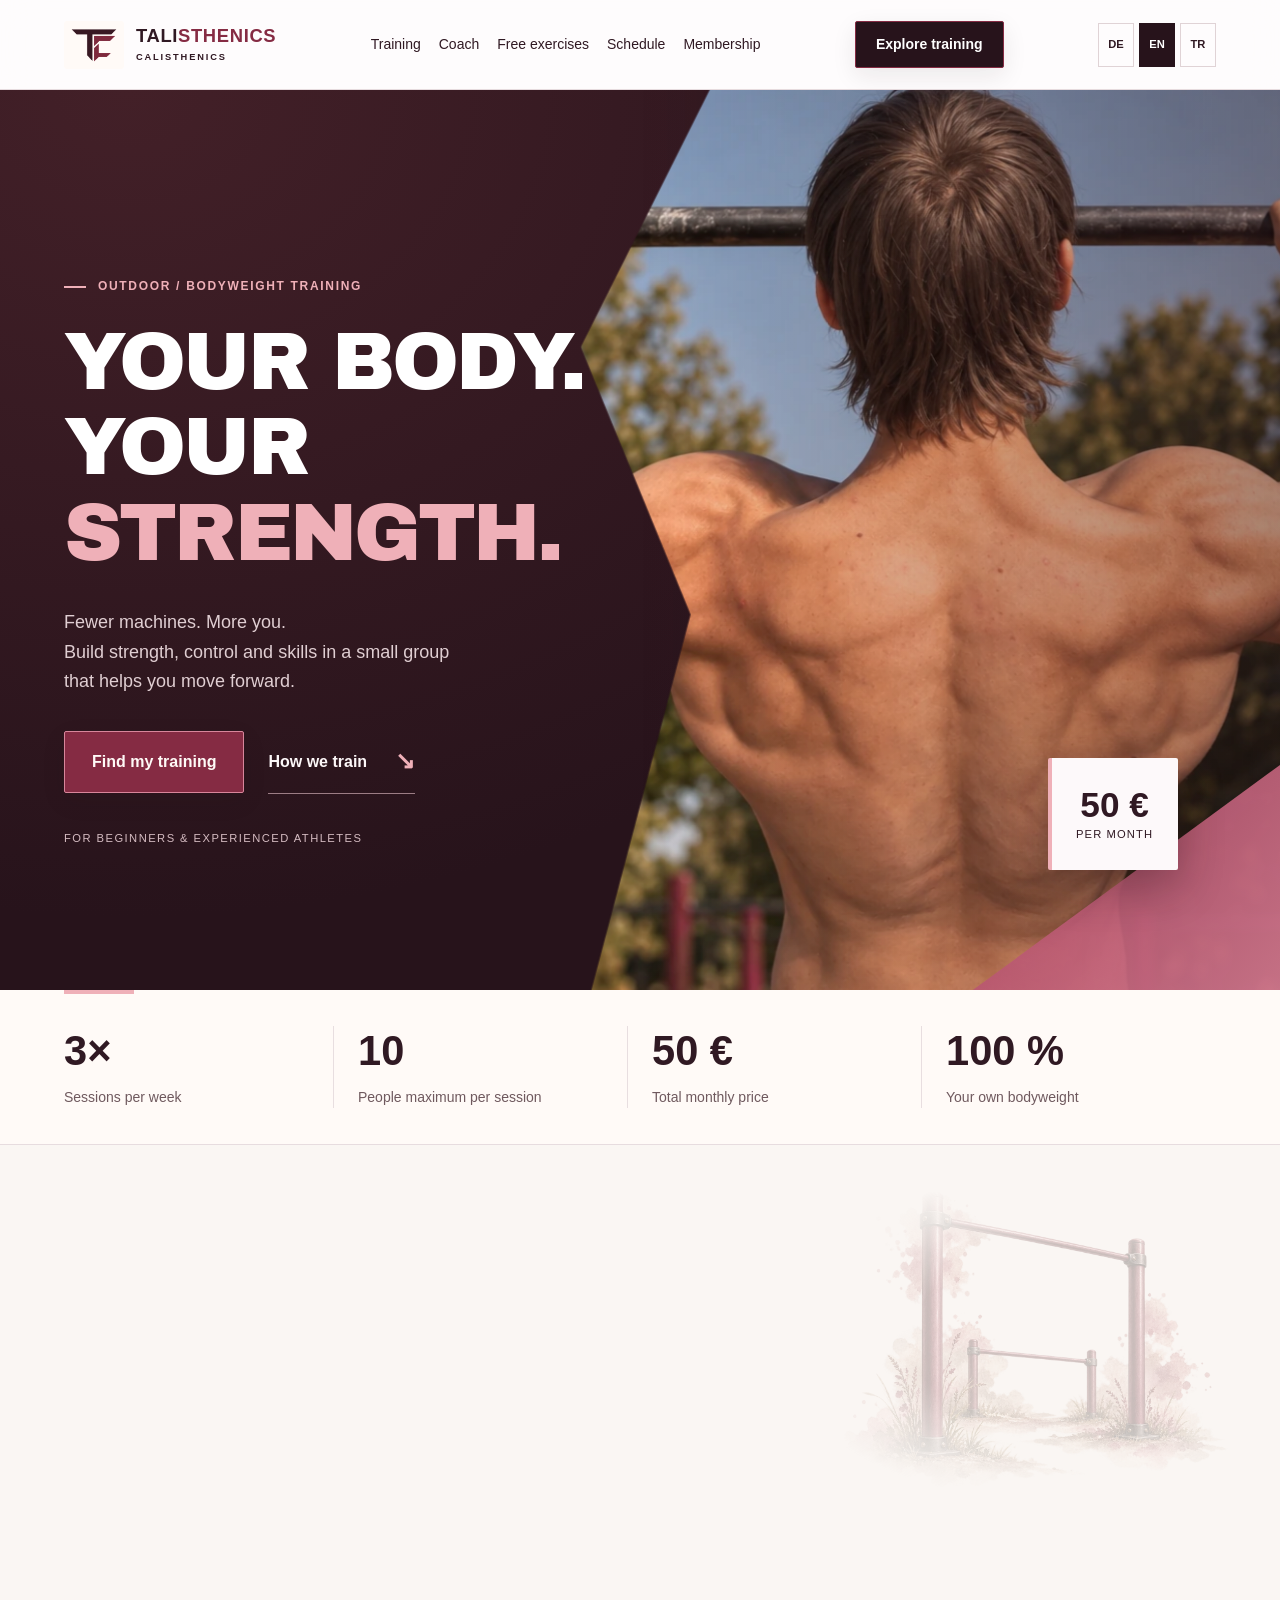
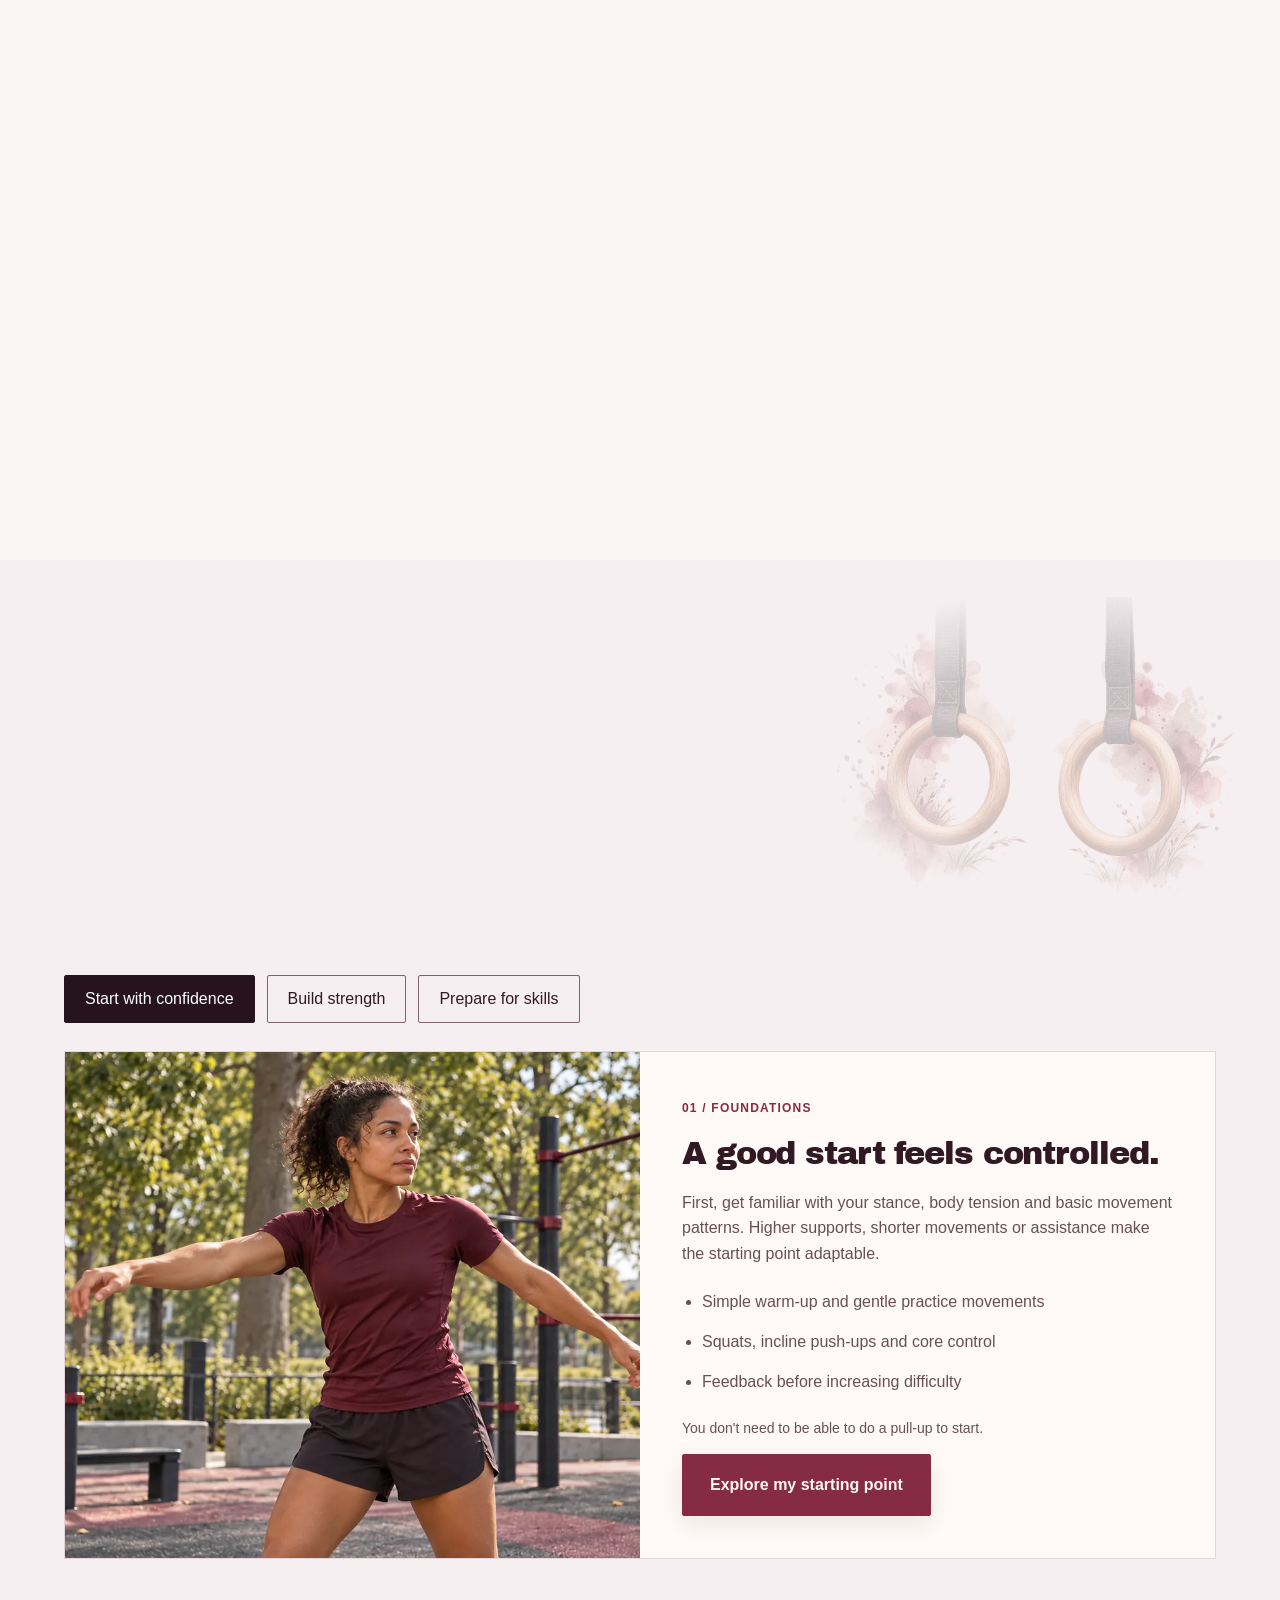
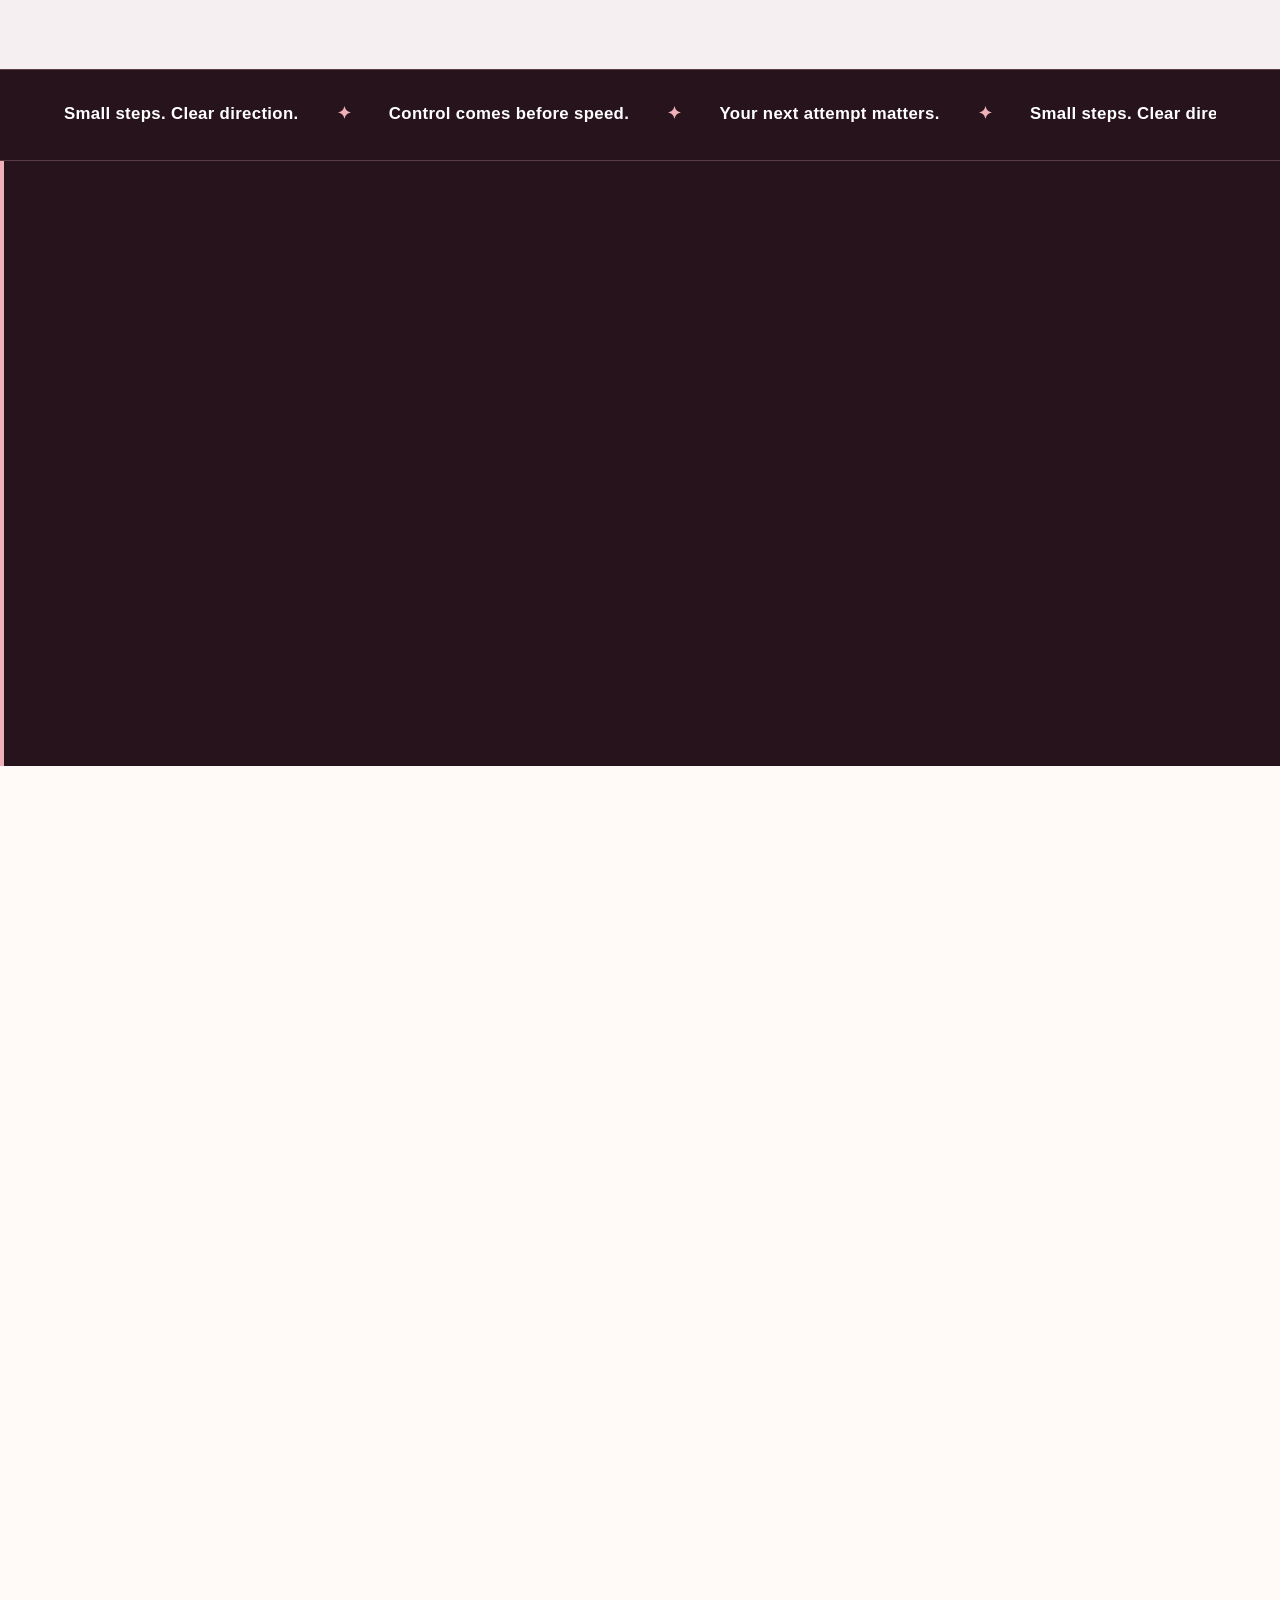
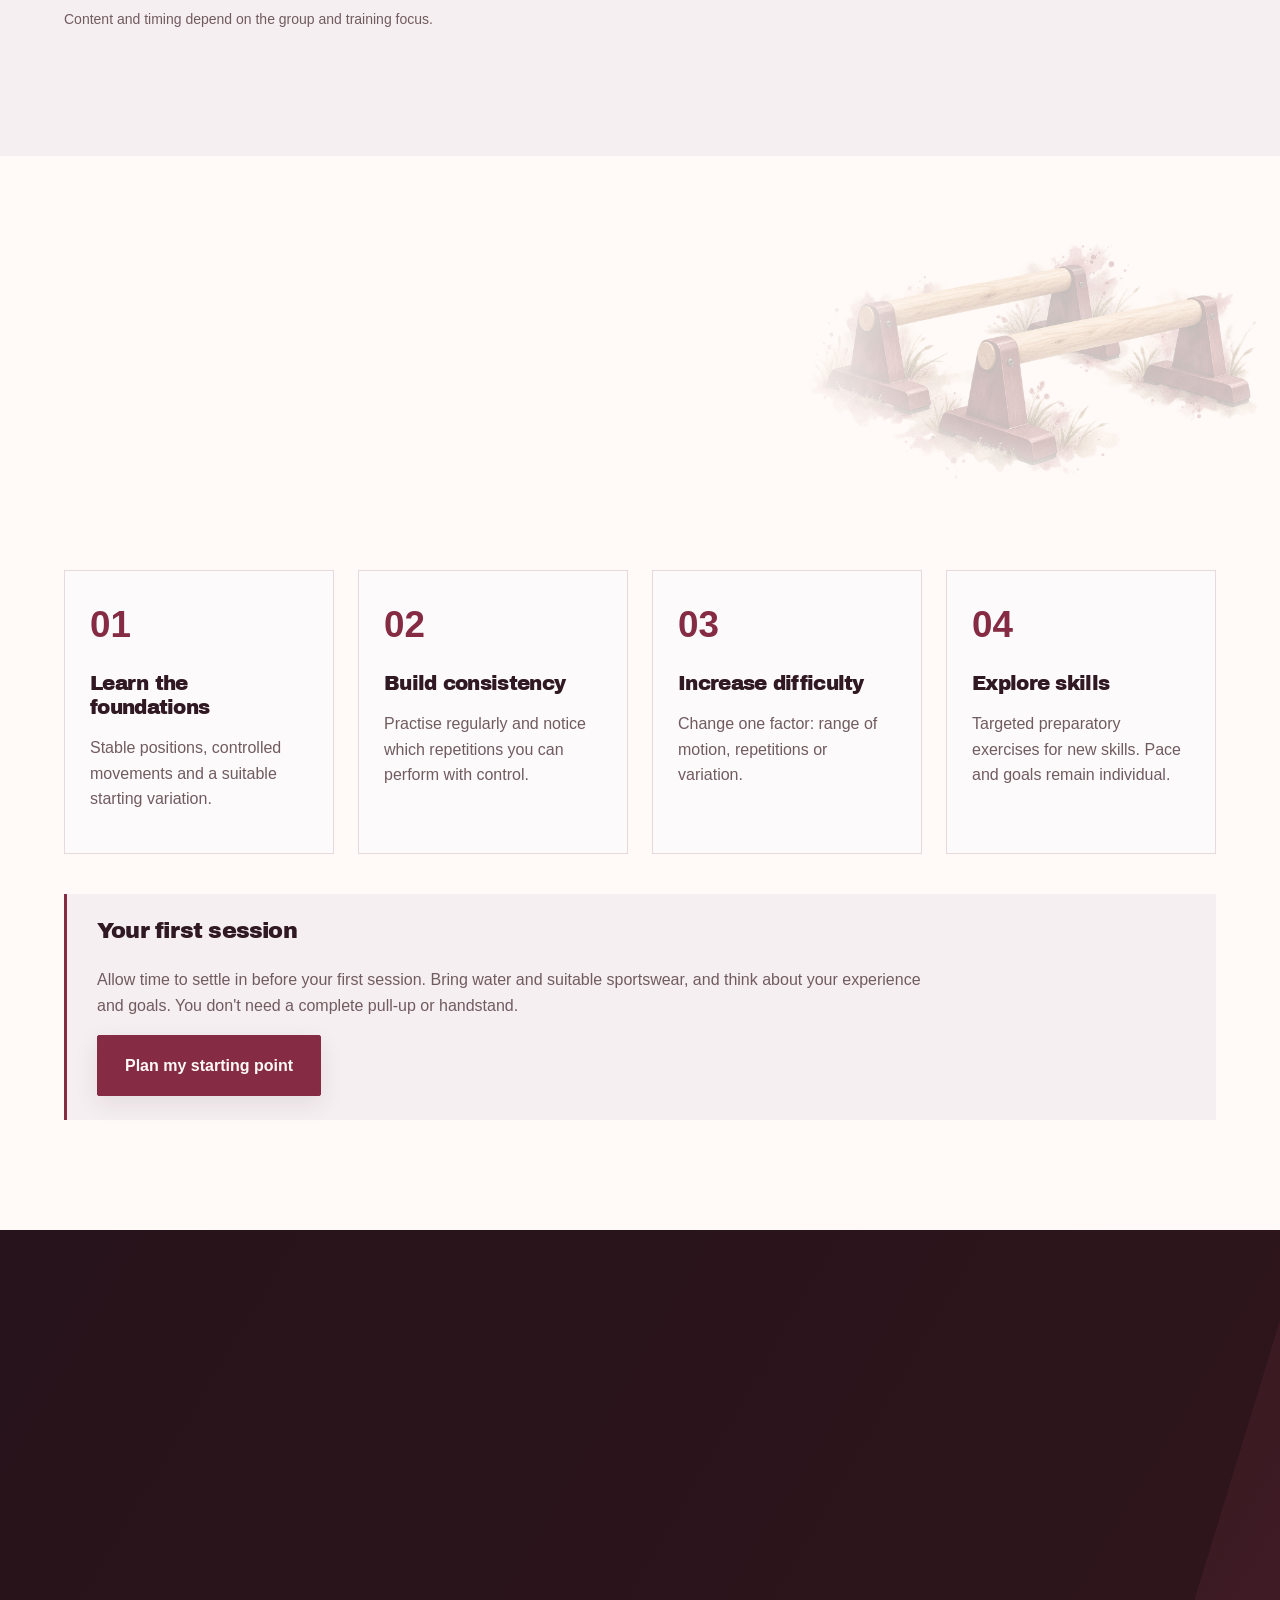
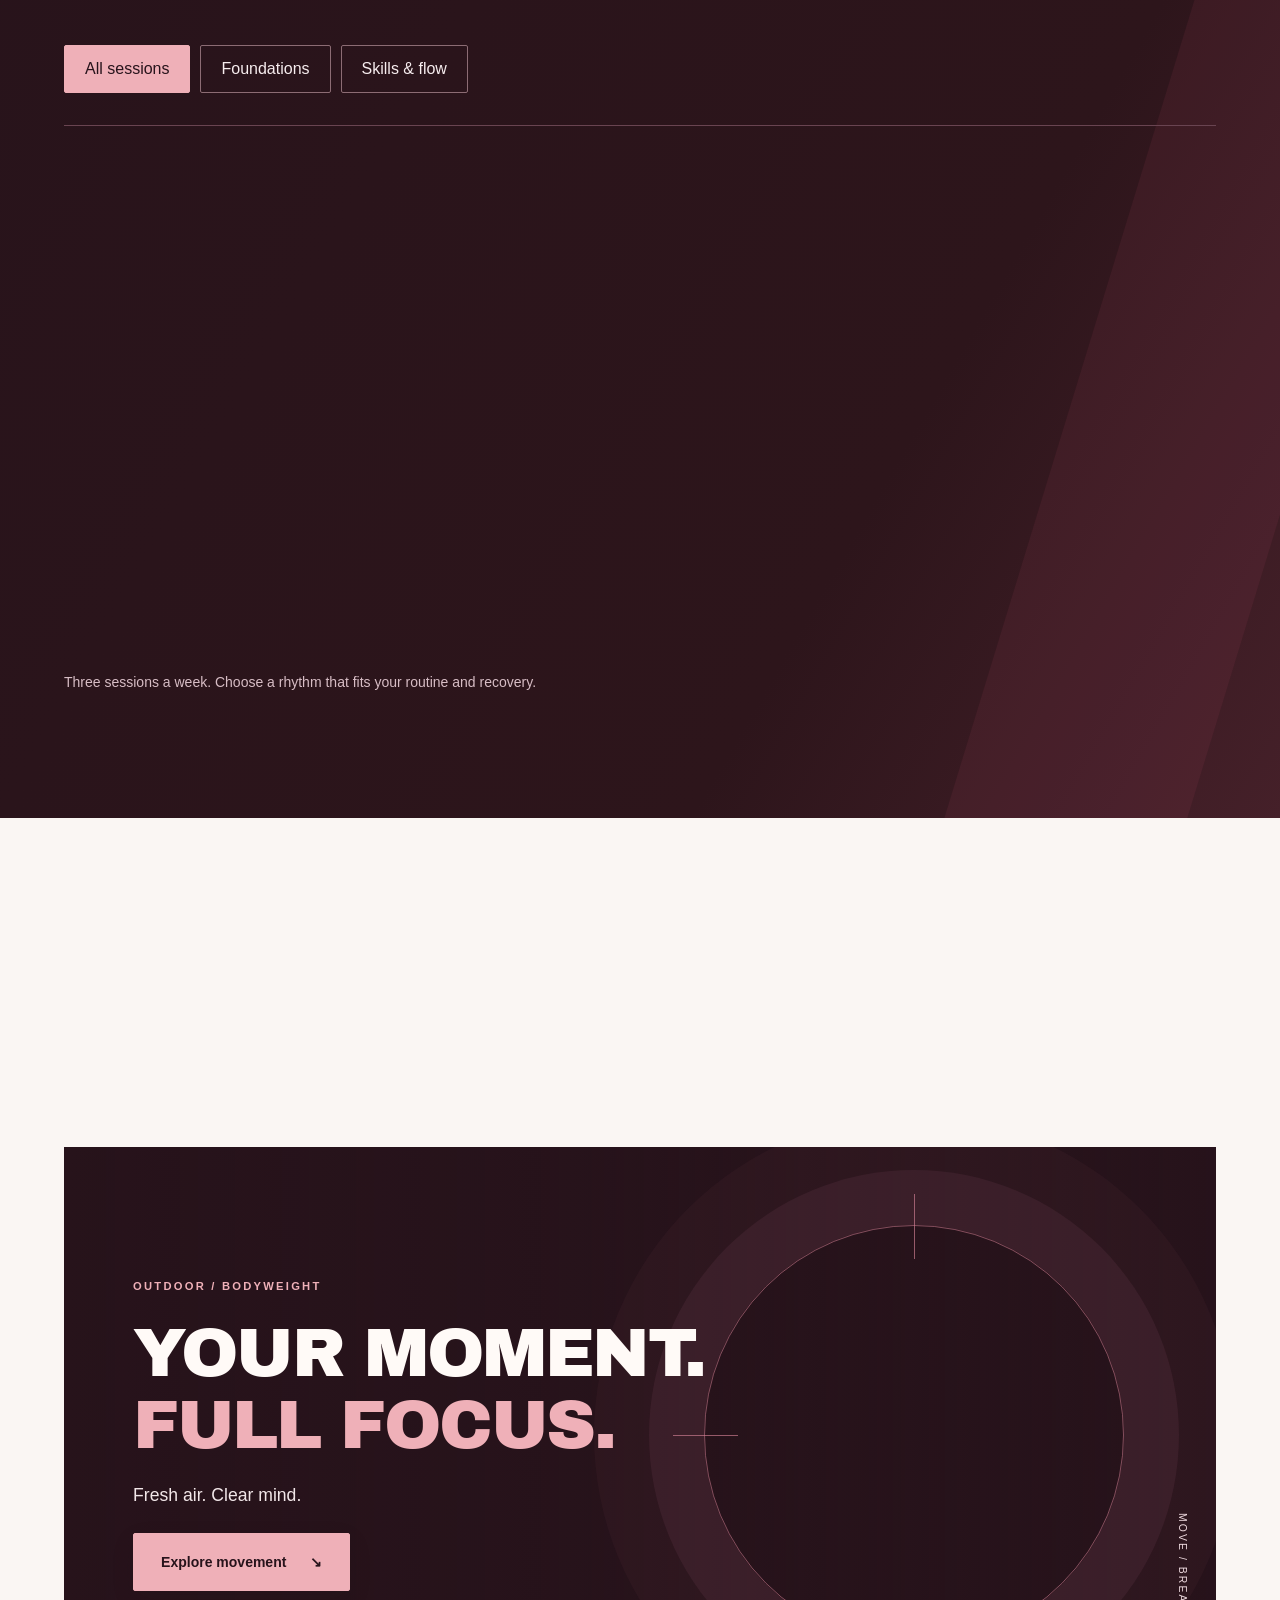
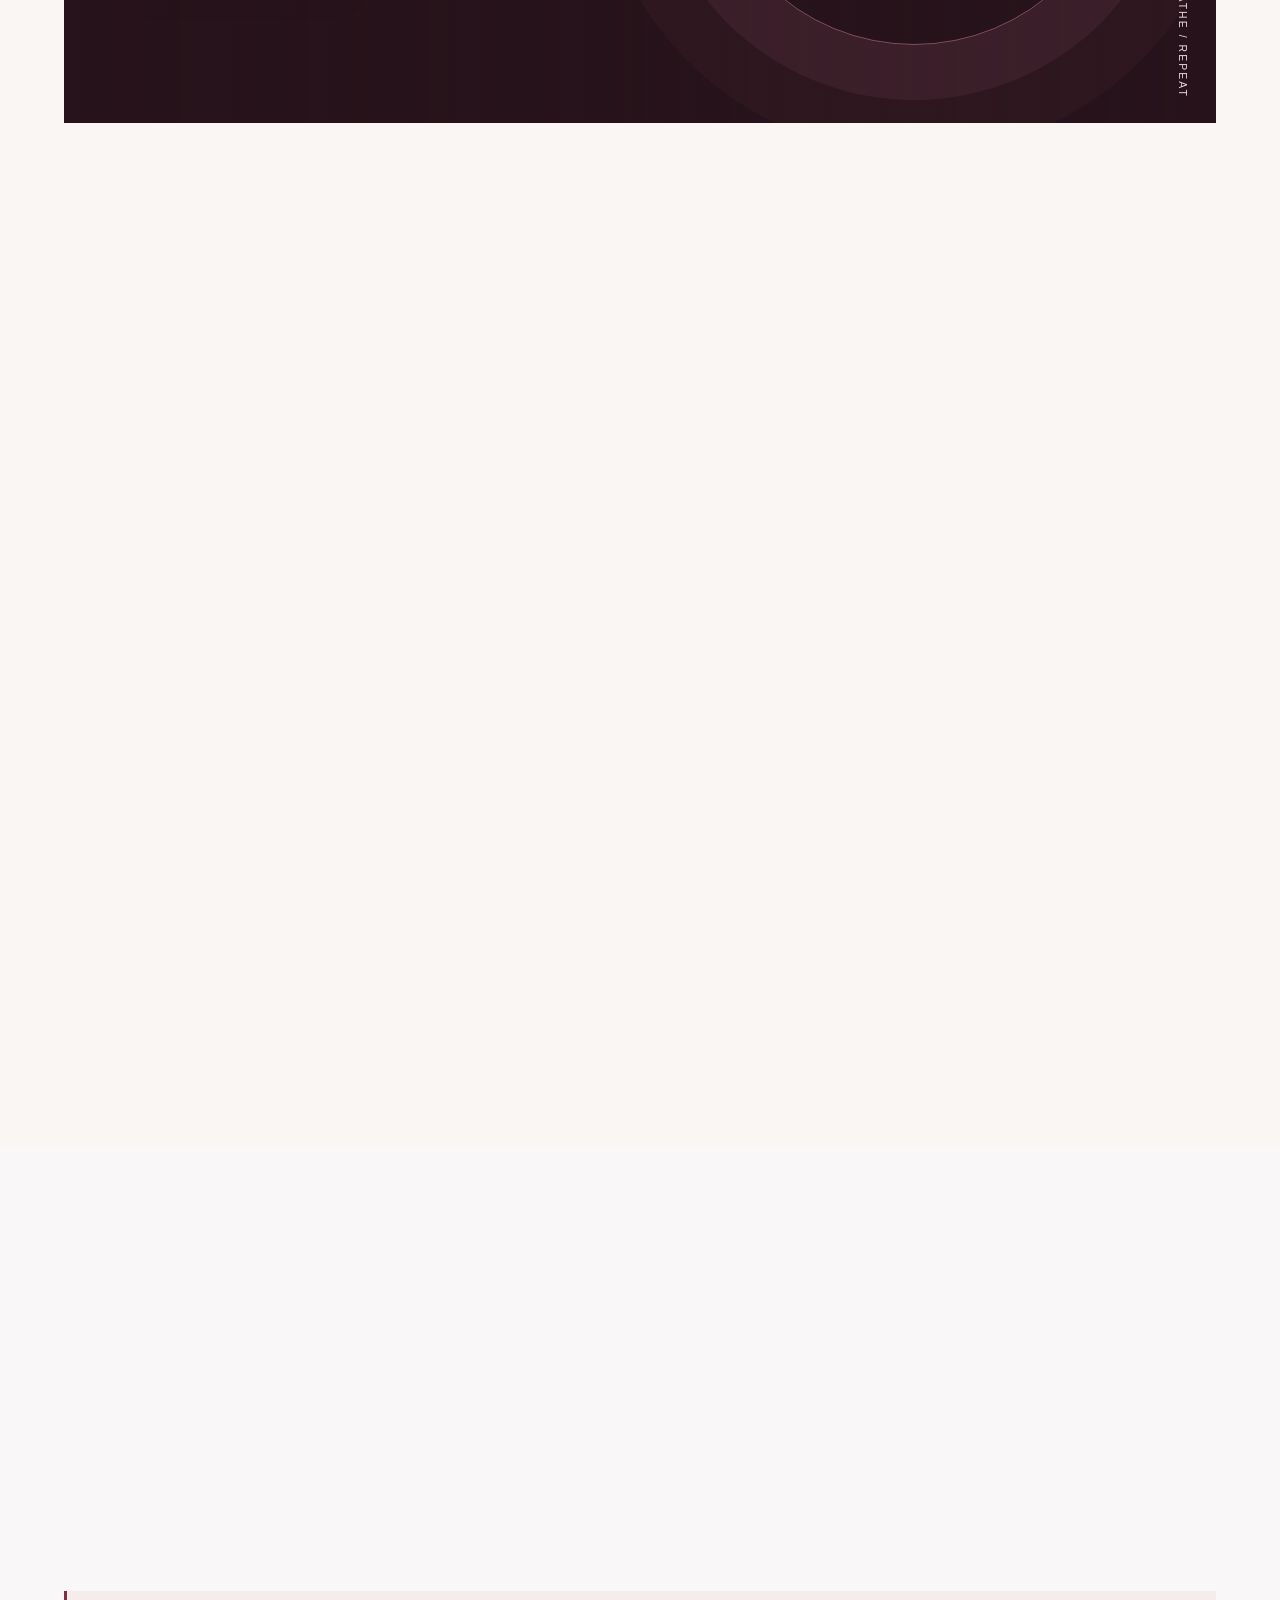
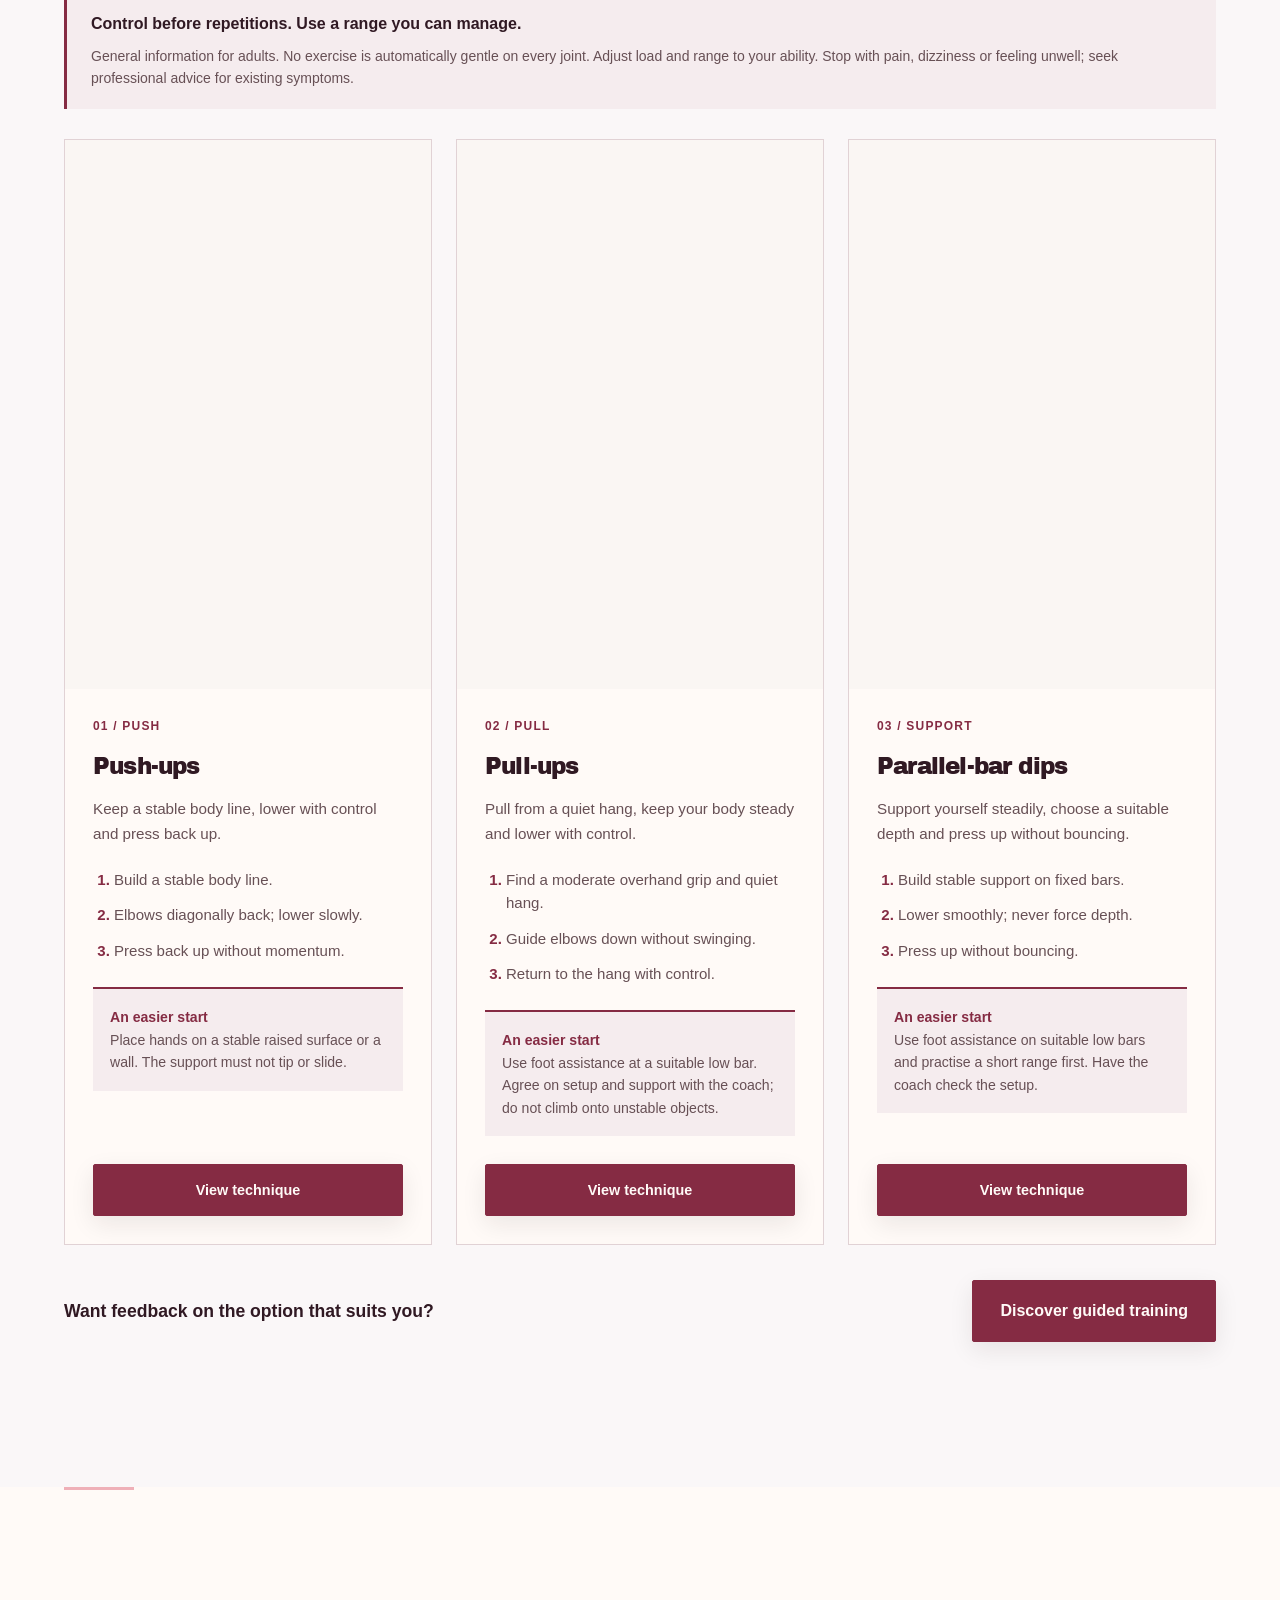
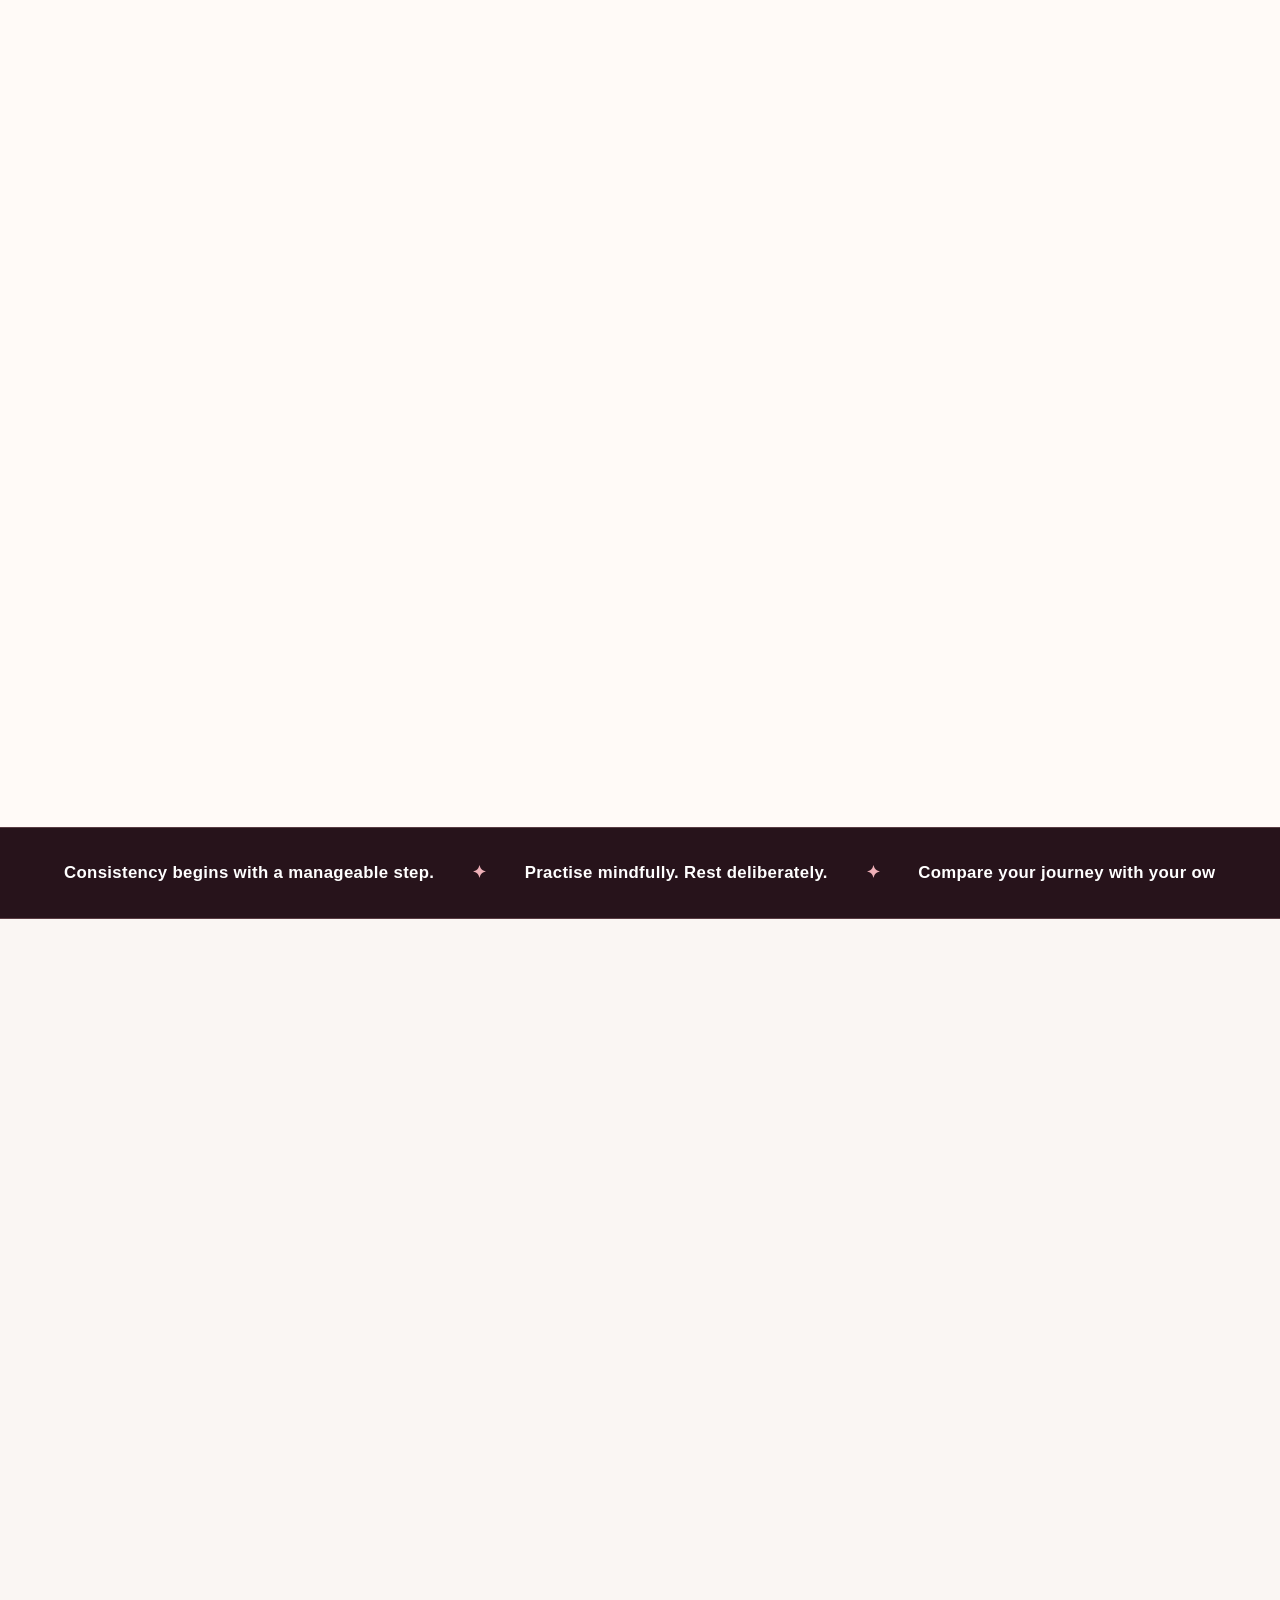
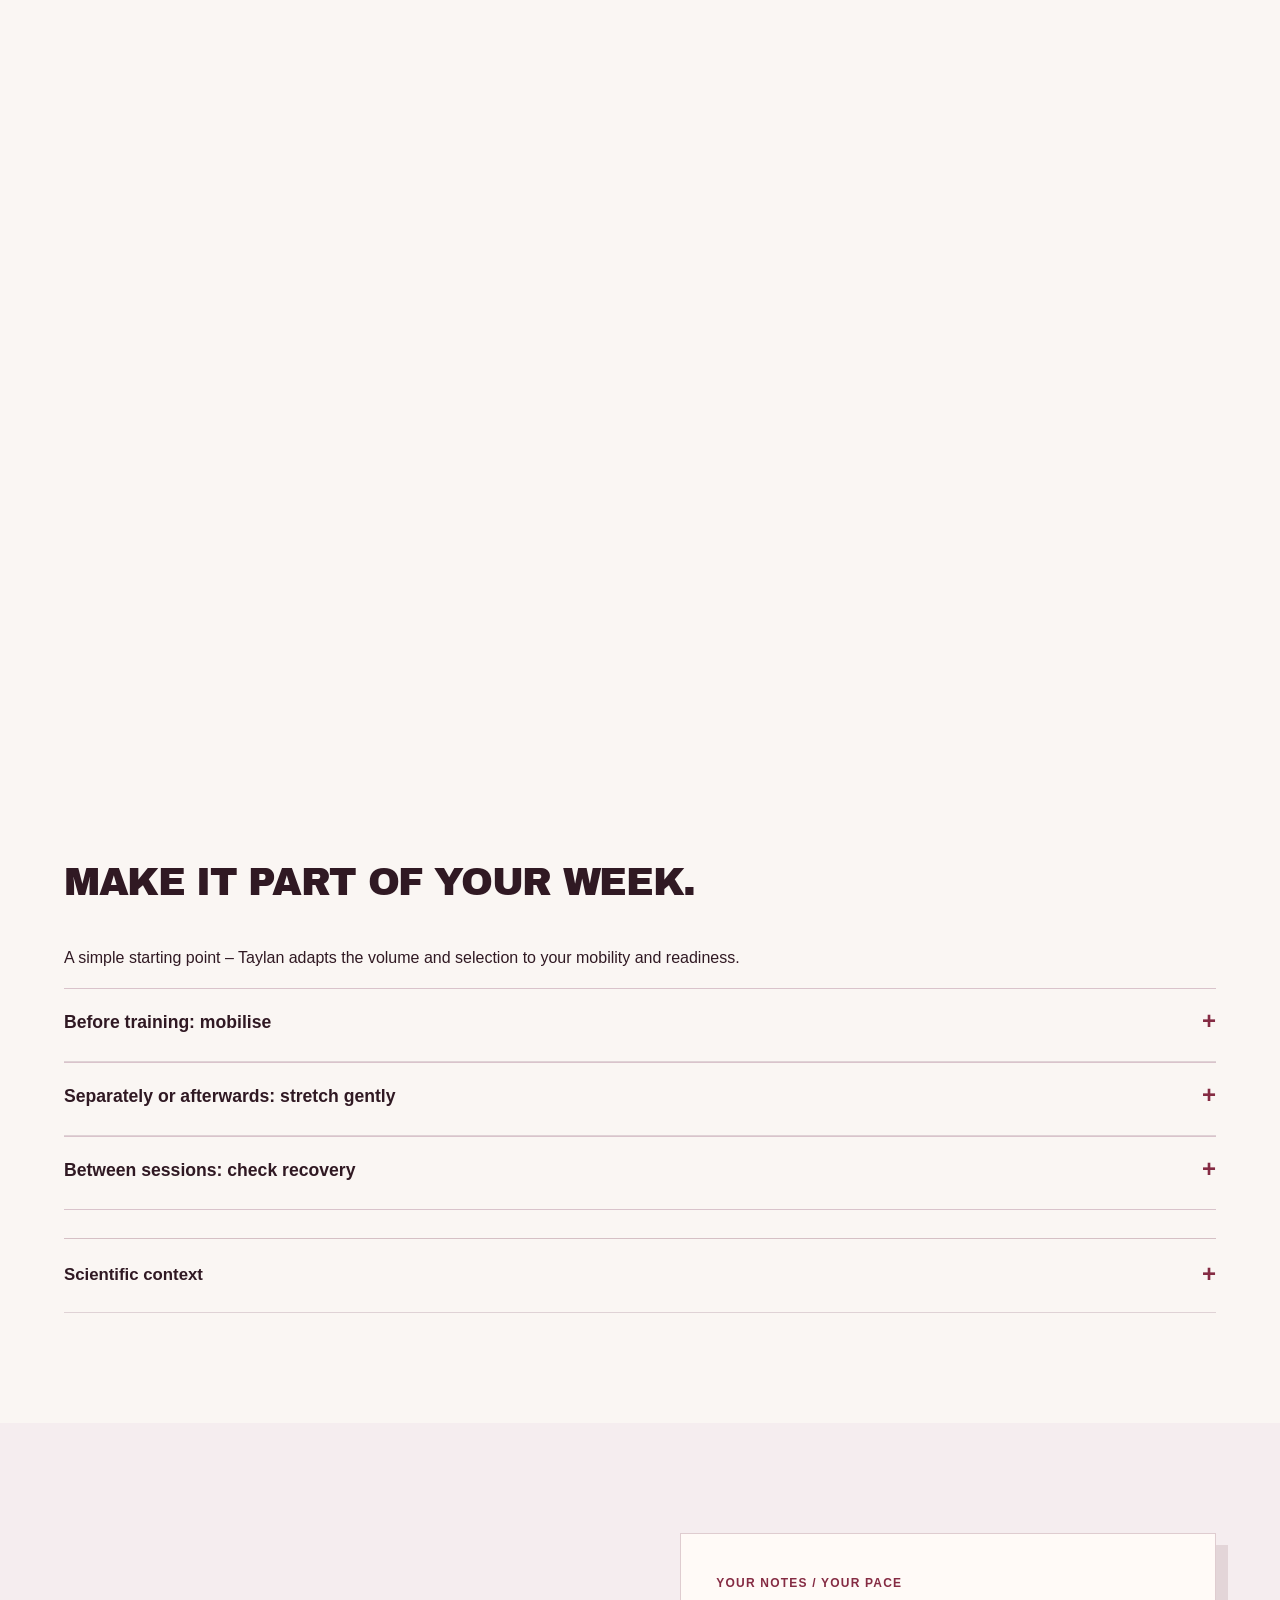
==== en/index.html @ 8d9452a7 "Add Archivo Black headings and softly blended watercolor equipment" ====
<!doctype html>
<html lang="en">
<head>
<meta charset="utf-8"><meta name="viewport" content="width=device-width,initial-scale=1">
<meta name="robots" content="noindex,nofollow"><meta name="description" content="Calisthenics in small groups. Train three times a week, €50 per month, maximum ten people per session.">
<meta name="theme-color" content="#27131b"><meta name="referrer" content="strict-origin-when-cross-origin">
<meta http-equiv="Content-Security-Policy" content="default-src &#x27;self&#x27;; script-src &#x27;self&#x27;; style-src &#x27;self&#x27;; img-src &#x27;self&#x27; data:; font-src &#x27;self&#x27;; connect-src &#x27;none&#x27;; object-src &#x27;none&#x27;; base-uri &#x27;none&#x27;; form-action &#x27;none&#x27;; upgrade-insecure-requests">
<title>TALISTHENICS — Your body. Your strength.</title><link rel="stylesheet" href="../style-avatar20b.css?v=7"><link rel="stylesheet" href="../style-headings-watercolor33.css?v=1"><script src="../app-core17.js" defer></script>
<link rel="alternate" hreflang="de" href="https://o-some.github.io/testkunde/index.html"><link rel="alternate" hreflang="en" href="https://o-some.github.io/testkunde/en/index.html"><link rel="alternate" hreflang="tr" href="https://o-some.github.io/testkunde/tr/index.html"><link rel="canonical" href="https://o-some.github.io/testkunde/en/index.html"><link rel="icon" href="../assets/talisthenics-tc-brand19.webp" type="image/webp"></head>
<body>
<a class="skip" href="#main">Skip to content</a>

<header><a class="brand" href="#" aria-label="TALISTHENICS home"><img class="brand-mark" src="../assets/talisthenics-tc-brand19.webp" width="60" height="48" alt=""><span class="brand-word">TALI<strong>STHENICS</strong><small>CALISTHENICS</small></span></a><nav aria-label="Main navigation"><a href="#training">Training</a><a href="#coach">Coach</a><a href="#uebungen">Free exercises</a><a href="#kursplan">Schedule</a><a href="#preis">Membership</a></nav><button class="button small" data-book>Explore training</button><button class="menu" aria-label="Open menu" aria-expanded="false" aria-controls="mobile-nav">☰</button><div class="language-switch" role="group" aria-label="Choose language"><a href="../index.html?v=gallery24" lang="de" hreflang="de">DE</a><a href="index.html?v=gallery24" lang="en" hreflang="en" aria-current="page">EN</a><a href="../tr/index.html?v=gallery24" lang="tr" hreflang="tr">TR</a></div></header>
<nav id="mobile-nav" aria-label="Mobile navigation" hidden><a href="#training">Training</a><a href="#coach">Coach</a><a href="#uebungen">Free exercises</a><a href="#kursplan">Schedule</a><a href="#preis">Membership</a></nav>
<main id="main">
<section class="hero"><img src="../assets/hero-rear-identity22.webp" alt="Trainer performing a controlled pull-up in an outdoor park." fetchpriority="high" width="1536" height="1024"><div class="hero-shade"></div><div class="hero-content"><p class="eyebrow">OUTDOOR / BODYWEIGHT TRAINING</p><h1>YOUR BODY.<br>YOUR <em>STRENGTH.</em></h1><p class="hero-copy">Fewer machines. More you.<br>Build strength, control and skills in a small group that helps you move forward.</p><div class="actions"><button class="button" data-book>Find my training</button><a class="text-link" href="#training">How we train <span>↘</span></a></div><div class="hero-bottom"><span>FOR BEGINNERS &amp; EXPERIENCED ATHLETES</span><span>01 / OWN YOUR MOVEMENT</span></div></div><div class="hero-stamp"><strong>50 €</strong><span>PER MONTH</span></div></section>
<div class="stats"><div><strong>3×</strong><span>Sessions per week</span></div><div><strong>10</strong><span>People maximum per session</span></div><div><strong>50 €</strong><span>Total monthly price</span></div><div><strong>100 %</strong><span>Your own bodyweight</span></div></div>
<section class="intro section" id="training"><div class="section-head reveal"><p class="eyebrow">01 / THE METHOD</p><h2>YOU DON&#x27;T NEED A GYM.<br>YOU NEED <em>A START.</em></h2><p>Your first controlled push-up. Your next pull-up. More control in a handstand. We break big goals into steps that suit your level.</p></div><div class="training-grid"><article class="training-card reveal"><img src="../assets/02-bordeaux16.webp" alt="Athlete doing dips on parallel bars in a park." loading="lazy" width="800" height="1000"><div><span>01 / STRENGTH</span><h3>Get stronger.</h3><p>Push, pull and legs. Solid foundations instead of random repetitions.</p></div></article><article class="training-card reveal"><img src="../assets/03-bordeaux16.webp" alt="Athlete practising a handstand in front of Berlin architecture." loading="lazy" width="800" height="1000"><div><span>02 / SKILLS</span><h3>Gain control.</h3><p>From your first progression to new skills. At your own pace.</p></div></article><article class="training-card reveal"><img src="../assets/04-bordeaux16.webp" alt="Group stretching together in a city park." loading="lazy" width="800" height="1000"><div><span>03 / MOBILITY</span><h3>Move more freely.</h3><p>Active mobility and stable joints as part of every session.</p></div></article></div></section>
<section class="section goals-section" id="ziele"><div class="section-head reveal"><p class="eyebrow">YOUR GOAL / YOUR START</p><h2>WHAT DO YOU WANT TO<br><em>MOVE?</em></h2><p>Calisthenics starts where you are today. Choose a focus and explore what a suitable session could look like.</p></div><div class="goal-filters" aria-label="Choose a training focus"><button class="filter active" data-goal="basis" aria-pressed="true">Start with confidence</button><button class="filter" data-goal="kraft" aria-pressed="false">Build strength</button><button class="filter" data-goal="skills" aria-pressed="false">Prepare for skills</button></div><div class="goal-panels">
<article class="goal-panel" data-goal-panel="basis"><img src="../assets/13-exercise-model28.webp" alt="Woman warming up gently in a calisthenics park." loading="lazy" width="1600" height="800"><div><span class="tag">01 / FOUNDATIONS</span><h3>A good start feels controlled.</h3><p>First, get familiar with your stance, body tension and basic movement patterns. Higher supports, shorter movements or assistance make the starting point adaptable.</p><ul><li>Simple warm-up and gentle practice movements</li><li>Squats, incline push-ups and core control</li><li>Feedback before increasing difficulty</li></ul><p class="fine">You don&#x27;t need to be able to do a pull-up to start.</p><button class="button" data-book>Explore my starting point</button></div></article>
<article class="goal-panel" data-goal-panel="kraft"><img src="../assets/rings-exercise-model28.webp" alt="Female athlete doing an inclined bodyweight row on wooden rings with adjustable straps attached to a fixed outdoor bar." loading="lazy" width="1536" height="1024"><div><span class="tag">02 / STRENGTH &amp; CONTROL</span><h3>A controlled repetition counts.</h3><p>Wooden rings allow pulling exercises such as ring rows. Body angle and assistance are adapted to your level. Controlled repetitions, stable positions and rest come before maximum difficulty.</p><ul><li>Combine pulling, pushing, legs and core</li><li>Adjust ring rows through body angle</li><li>Check the fixed anchor and straps before use</li></ul><p class="fine">Progress can also mean more control in the same exercise.</p><button class="button" data-book>Explore guided training</button></div></article>
<article class="goal-panel" data-goal-panel="skills"><img src="../assets/parallettes-exercise-model28.webp" alt="Female athlete holding an L-sit on two low wooden-handle parallettes in an outdoor park." loading="lazy" width="1536" height="1024"><div><span class="tag">03 / SKILL PREPARATION</span><h3>Big skills grow from small building blocks.</h3><p>Parallettes – compact support bars with wooden grips – help prepare support positions and the L-sit. The photograph shows an advanced variation; your starting point uses appropriate preparatory exercises.</p><ul><li>Build support and body tension step by step</li><li>Place both parallettes on firm, level ground</li><li>Attempt demanding holds only with sufficient control</li></ul><p class="fine">No fixed timeline or promise of specific skills.</p><button class="button" data-book>Choose my focus</button></div></article></div></section><aside class="wisdom-band" aria-label="Training thoughts"><div class="wisdom-window"><div class="wisdom-track" id="wisdom-1"><div class="wisdom-line"><span>Small steps. Clear direction.</span><span aria-hidden="true">✦</span><span>Control comes before speed.</span><span aria-hidden="true">✦</span><span>Your next attempt matters.</span><span aria-hidden="true">✦</span></div><div class="wisdom-line" aria-hidden="true"><span>Small steps. Clear direction.</span><span aria-hidden="true">✦</span><span>Control comes before speed.</span><span aria-hidden="true">✦</span><span>Your next attempt matters.</span><span aria-hidden="true">✦</span></div></div></div><button class="wisdom-toggle sr-only" aria-controls="wisdom-1" aria-pressed="false">Stop scrolling text</button></aside><section class="manifesto"><div class="reveal"><p class="eyebrow">NO EGO. NO SHORTCUTS.</p><h2>NOT PERFECT.<br><em>BUT SHOWING UP.</em></h2><p>You don&#x27;t need to do a pull-up yet.<br>You just need to be ready to begin.</p><a class="button dark" href="#kursplan">Find your session</a></div><img src="../assets/05-bordeaux16.webp" alt="Man holding a gymnastics ring during outdoor training." loading="lazy" width="1000" height="1000"></section>
<section class="coach section" id="coach"><div class="coach-image reveal"><div class="depth-window" data-depth="coach"><img src="../assets/trainer-portrait-shirtless26.webp" alt="Portrait of the trainer at a calisthenics park." loading="lazy" width="1122" height="1402"><span class="depth-grid" aria-hidden="true"></span></div><span>STRENGTH / CONTROL</span></div><div class="reveal"><p class="eyebrow">02 / YOUR TRAINING</p><h2>CLEAR GUIDANCE.<br><em>REAL FOCUS.</em></h2><p class="owner-signature"><span aria-hidden="true">TS</span>Founded by Taylan Sik</p><p class="lead">Small group.<br>More attention for you.</p><p>Clear exercises, suitable variations and attention to your technique turn movement into training with direction.</p><p>A maximum of ten people means room for questions, feedback and training you can follow.</p><a class="text-link" href="#kursplan">Start together <span>↘</span></a></div></section>
<section class="section coaching-story"><div class="coaching-photo reveal"><img src="../assets/14-documentary27.webp" alt="male coach discussing an exercise with a participant beside outdoor parallel bars." loading="lazy" width="1600" height="800"><span>TECHNIQUE / FEEDBACK</span></div><div class="reveal"><p class="eyebrow">SMALL GROUP / CLEAR TASK</p><h2>YOU TRAIN.<br><em>WE PAY ATTENTION.</em></h2><p class="lead">A maximum of ten people per session leaves room for personal guidance.</p><p>The group can work on the same movement pattern while each person uses a suitable variation. The session stays shared while the load can be adjusted individually.</p><div class="feedback-list"><article><strong>Before the exercise</strong><p>Discuss the task and variation. What does a controlled repetition look like?</p></article><article><strong>During the exercise</strong><p>Observe movement, give clear cues and simplify when needed.</p></article><article><strong>After the set</strong><p>Briefly review: what was stable and what needs more attention next time?</p></article></div></div></section><section class="section training-flow" id="ablauf"><div class="section-head reveal"><p class="eyebrow">YOUR SESSION / 60 MINUTES WITH A PLAN</p><h2>ARRIVE. BUILD.<br><em>MOVE FORWARD.</em></h2><p>Every session has a clear structure. You know what you&#x27;re training and get a variation suited to your current level.</p></div><div class="flow-grid"><article class="reveal"><span>01 / 10 MIN</span><h3>Warm-up &amp; check-in</h3><p>Move gently, prepare your joints and discuss how you feel today. Adjust the load accordingly.</p></article><article class="reveal"><span>02 / 15 MIN</span><h3>Technique &amp; skills</h3><p>One focus per session: pulling technique, body tension or balance. Understand first, then repeat with control.</p></article><article class="reveal"><span>03 / 25 MIN</span><h3>Strength &amp; variations</h3><p>Push, pull, legs and core. Train with controlled repetitions and breaks instead of taking every round to the limit.</p></article><article class="reveal"><span>04 / 10 MIN</span><h3>Mobility &amp; cool-down</h3><p>Lower the intensity, practise mobility and note your next small training step.</p></article></div><p class="fine">Content and timing depend on the group and training focus.</p></section>
<section class="section progress-path"><div class="section-head reveal"><p class="eyebrow">YOUR PROGRESS / WITHOUT EGO</p><h2>YOUR LEVEL IS<br><em>THE STARTING POINT.</em></h2><p>Everyone trains together. Not everyone uses the same variation. Good progression challenges you without overwhelming your technique.</p></div><div class="path-grid"><article><strong>01</strong><h3>Learn the foundations</h3><p>Stable positions, controlled movements and a suitable starting variation.</p></article><article><strong>02</strong><h3>Build consistency</h3><p>Practise regularly and notice which repetitions you can perform with control.</p></article><article><strong>03</strong><h3>Increase difficulty</h3><p>Change one factor: range of motion, repetitions or variation.</p></article><article><strong>04</strong><h3>Explore skills</h3><p>Targeted preparatory exercises for new skills. Pace and goals remain individual.</p></article></div><div class="first-session"><h3>Your first session</h3><p>Allow time to settle in before your first session. Bring water and suitable sportswear, and think about your experience and goals. You don&#x27;t need a complete pull-up or handstand.</p><button class="button" data-book>Plan my starting point</button></div></section>
<section class="schedule section" id="kursplan"><div class="section-head reveal"><p class="eyebrow">03 / YOUR ROUTINE</p><h2>THREE SESSIONS.<br><em>A GOOD FEELING.</em></h2><p>Choose your starting point. All three weekly sessions are included in the monthly price. No more than ten people train per session.</p></div><div class="schedule-tools" role="group" aria-label="Filter schedule"><button class="filter active" data-filter="all" aria-pressed="true">All sessions</button><button class="filter" data-filter="basics" aria-pressed="false">Foundations</button><button class="filter" data-filter="skills" aria-pressed="false">Skills &amp; flow</button></div><div class="sessions"><article class="session reveal" data-type="basics"><div class="day">THU<span>18:00 – 19:00</span></div><div><span class="tag">ALL LEVELS</span><h3>Build your base</h3><p>Strength basics · push &amp; pull · controlled technique</p></div><button class="session-button" data-book data-session="Thursday · 18:00">Choose session <span>↗</span></button></article><article class="session reveal" data-type="skills"><div class="day">FRI<span>18:00 – 19:00</span></div><div><span class="tag">WITH SUITABLE VARIATIONS</span><h3>Skills &amp; control</h3><p>Balance · core · your next progression</p></div><button class="session-button" data-book data-session="Friday · 18:00">Choose session <span>↗</span></button></article><article class="session reveal" data-type="basics"><div class="day">SAT<span>10:00 – 11:00</span></div><div><span class="tag">ALL LEVELS</span><h3>Full body. Full focus.</h3><p>Full-body training · mobility · team energy</p></div><button class="session-button" data-book data-session="Saturday · 10:00">Choose session <span>↗</span></button></article></div><p class="fine">Three sessions a week. Choose a rhythm that fits your routine and recovery.</p></section>
<section class="experience section" id="draussen"><div class="section-head reveal"><p class="eyebrow">04 / OUTSIDE. TOGETHER.</p><h2>MORE MOVEMENT.<br><em>FEWER EXCUSES.</em></h2></div><div class="gallery"><figure class="wide parallax-scene"><img class="parallax-photo" src="../assets/07-bordeaux16.webp" alt="Bodyweight training on parallel bars in an urban setting." loading="lazy" width="1200" height="800"><div class="parallax-ring" aria-hidden="true"></div><figcaption class="parallax-copy"><span class="eyebrow">OUTDOOR / BODYWEIGHT</span><h3>YOUR MOMENT.<br><em>FULL FOCUS.</em></h3><p>Fresh air. Clear mind.</p><a class="button" href="#uebungen">Explore movement <span aria-hidden="true">↘</span></a></figcaption><span class="parallax-axis" aria-hidden="true">MOVE / BREATHE / REPEAT</span></figure><figure class="reveal"><img src="../assets/08-bordeaux16.webp" alt="Athlete training on wooden rings outdoors." loading="lazy" width="800" height="1000"><figcaption>Your next progression.</figcaption></figure><figure class="reveal"><img src="../assets/09-bordeaux16.webp" alt="Training group warming up on an outdoor concrete surface." loading="lazy" width="800" height="1000"><figcaption>Technique first. Intensity next.</figcaption></figure><figure class="reveal"><img src="../assets/10-bordeaux16.webp" alt="Two athletes doing planks on an outdoor sports ground." loading="lazy" width="800" height="1000"><figcaption>Stability you can feel.</figcaption></figure><figure class="reveal"><img src="../assets/parallettes-exercise-model28.webp" alt="Female athlete holds her body on wooden parallettes in an outdoor park." loading="lazy" width="1536" height="1024"><figcaption>Strength under your control.</figcaption></figure><article class="gallery-feature reveal"><div class="gallery-feature-copy"><span class="gallery-feature-kicker"><img src="../assets/talisthenics-tc-brand19.webp" alt="" width="44" height="44">TALISTHENICS / RINGS</span><h3>CONTROL<br>IN YOUR HANDS.</h3><p>Rings make every small movement noticeable. Start with stable footing, choose your angle and build up difficulty step by step.</p><a href="#uebungen" class="gallery-feature-link">Explore exercises <span aria-hidden="true">↗</span></a></div><img class="gallery-feature-photo" src="../assets/rings-exercise-model28.webp" alt="Female athlete practising controlled rows on wooden rings in an outdoor park." loading="lazy" width="1536" height="1024"></article></div></section>
<section class="section exercise-section" id="uebungen"><div class="section-head reveal"><p class="eyebrow">TALISTHENICS / PUSH · PULL · SUPPORT</p><h2>THREE BASICS.<br><em>CONTROLLED EXECUTION.</em></h2><p>Push-ups, pull-ups and dips: three fundamental movements with illustrated phases, technique cues and an easier option. Open the full guide right here – no sign-up needed.</p></div><div class="exercise-safety"><strong>Control before repetitions. Use a range you can manage.</strong><p>General information for adults. No exercise is automatically gentle on every joint. Adjust load and range to your ability. Stop with pain, dizziness or feeling unwell; seek professional advice for existing symptoms.</p></div><div class="exercise-card-grid exercise-core-grid"><article class="exercise-tile"><img src="../assets/guide-pushup-core17.webp" alt="Three floor push-up phases: high plank, controlled lowering and return to high plank." loading="lazy" width="1024" height="1536"><div><span class="tag">01 / PUSH</span><h3>Push-ups</h3><p class="exercise-description">Keep a stable body line, lower with control and press back up.</p><ol class="exercise-card-cues"><li>Build a stable body line.</li><li>Elbows diagonally back; lower slowly.</li><li>Press back up without momentum.</li></ol><p class="exercise-card-easier"><strong>An easier start</strong><br>Place hands on a stable raised surface or a wall. The support must not tip or slide.</p><button class="button" data-exercise="exercise-1" aria-haspopup="dialog">View technique<span class="sr-only">: Push-ups</span></button></div></article><article class="exercise-tile"><img src="../assets/guide-pullup-core17.webp" alt="Three moderate overhand pull-up phases: extended-arm hang, upper pulling position and controlled return." loading="lazy" width="1024" height="1536"><div><span class="tag">02 / PULL</span><h3>Pull-ups</h3><p class="exercise-description">Pull from a quiet hang, keep your body steady and lower with control.</p><ol class="exercise-card-cues"><li>Find a moderate overhand grip and quiet hang.</li><li>Guide elbows down without swinging.</li><li>Return to the hang with control.</li></ol><p class="exercise-card-easier"><strong>An easier start</strong><br>Use foot assistance at a suitable low bar. Agree on setup and support with the coach; do not climb onto unstable objects.</p><button class="button" data-exercise="exercise-2" aria-haspopup="dialog">View technique<span class="sr-only">: Pull-ups</span></button></div></article><article class="exercise-tile"><img src="../assets/guide-dip-core17.webp" alt="Three fixed parallel-bar dip phases: top support, moderate lowering and return to support." loading="lazy" width="1024" height="1536"><div><span class="tag">03 / SUPPORT</span><h3>Parallel-bar dips</h3><p class="exercise-description">Support yourself steadily, choose a suitable depth and press up without bouncing.</p><ol class="exercise-card-cues"><li>Build stable support on fixed bars.</li><li>Lower smoothly; never force depth.</li><li>Press up without bouncing.</li></ol><p class="exercise-card-easier"><strong>An easier start</strong><br>Use foot assistance on suitable low bars and practise a short range first. Have the coach check the setup.</p><button class="button" data-exercise="exercise-3" aria-haspopup="dialog">View technique<span class="sr-only">: Parallel-bar dips</span></button></div></article></div><div class="exercise-next"><p>Want feedback on the option that suits you?</p><button class="button primary" data-open="booking">Discover guided training</button></div></section><section class="pricing section" id="preis"><div class="reveal"><p class="eyebrow">05 / YOUR MEMBERSHIP</p><h2>BIG STEP.<br><em>CLEAR PRICE.</em></h2><p>An offer that fits your everyday life. Personally guided group training with room for your progress.</p><img class="price-image" src="../assets/trainer-pricing-bordeaux21.webp" alt="Trainer at a calisthenics frame with Bordeaux-coloured bars." loading="lazy" width="1536" height="1024"></div><article class="price-card reveal"><span class="tag">TALISTHENICS</span><div class="price">50 <span>€</span></div><p class="price-period">per person / month · total price</p><ul><li>Three guided sessions per week</li><li>Maximum ten people at a time</li><li>Exercise variations for your level</li><li>Strength, skills and mobility</li><li>Technique feedback</li></ul><button class="button" data-book>Plan my starting point</button><p class="fine">Plan your start with a session and your training level.</p></article></section>
<aside class="wisdom-band" aria-label="Training thoughts"><div class="wisdom-window"><div class="wisdom-track" id="wisdom-2"><div class="wisdom-line"><span>Consistency begins with a manageable step.</span><span aria-hidden="true">✦</span><span>Practise mindfully. Rest deliberately.</span><span aria-hidden="true">✦</span><span>Compare your journey with your own beginning.</span><span aria-hidden="true">✦</span></div><div class="wisdom-line" aria-hidden="true"><span>Consistency begins with a manageable step.</span><span aria-hidden="true">✦</span><span>Practise mindfully. Rest deliberately.</span><span aria-hidden="true">✦</span><span>Compare your journey with your own beginning.</span><span aria-hidden="true">✦</span></div></div></div><button class="wisdom-toggle sr-only" aria-controls="wisdom-2" aria-pressed="false">Stop scrolling text</button></aside><section class="section training-language mobility-section" id="begriffe"><div class="section-head reveal"><p class="eyebrow">Understanding calisthenics and flexibility</p><h2>STAY MOBILE.<br><em>RECOVER WITH INTENT.</em></h2><p>Strength needs freedom of movement. Progress needs recovery. Connect controlled mobility, appropriate training loads and rest in your routine.</p></div><div class="mobility-grid"><article class="mobility-card reveal"><span class="mobility-num" aria-hidden="true">01</span><h3>Build flexibility</h3><p>Regular stretching can increase your range of motion. Active mobility also trains control within that range. Greater depth is useful only when you can use it without compensation or pain.</p></article><article class="mobility-card reveal"><span class="mobility-num" aria-hidden="true">02</span><h3>Reduce injury risks</h3><p>Stretching alone does not reliably prevent injuries. Appropriate exercise variations, gradual loading and controlled technique matter. Include a preparatory warm-up; it cannot guarantee injury-free training.</p></article><article class="mobility-card reveal"><span class="mobility-num" aria-hidden="true">03</span><h3>Take recovery seriously</h3><p>Gentle stretching can feel pleasant after training. Evidence does not convincingly support faster strength recovery or reduced soreness. Make room for sleep, food, fluids and recovery between demanding sessions.</p></article></div><div class="adaptation-panel reveal"><p class="eyebrow">Supercompensation · explained simply</p><h3>THE STIMULUS STARTS IT.<br><em>REST IS PART OF IT.</em></h3><p class="adaptation-intro">A demanding session initially leaves you fatigued. With recovery, your body can respond to repeated, appropriate training stimuli and improve its capacity. The simplified supercompensation model describes this relationship.</p><ol class="adaptation-stages"><li><span aria-hidden="true">01</span><h4>Training stimulus</h4><p>A challenge matched to your current ability.</p></li><li><span aria-hidden="true">02</span><h4>Fatigue</h4><p>Performance may temporarily drop. Going harder is not automatically better now.</p></li><li><span aria-hidden="true">03</span><h4>Recovery</h4><p>Manage load, sleep and replenish energy.</p></li><li><span aria-hidden="true">04</span><h4>Adaptation</h4><p>Across sessions you may become more capable and gradually adjust the next challenge.</p></li></ol><p class="adaptation-limit">A thinking tool, not a timer: muscles, tendons and the nervous system adapt differently. There is no universal 48-hour window or guaranteed performance jump after every workout.</p></div><div class="mobility-practice"><h3>MAKE IT PART OF YOUR WEEK.</h3><p>A simple starting point – Taylan adapts the volume and selection to your mobility and readiness.</p><details class="mobility-routine"><summary>Before training: mobilise</summary><p>Start with easy walking or light movement. Mobilise wrists and shoulders with small, controlled circles and pain-free movements. Rehearse the first strength exercise using a much easier variation before increasing load. Long, intense stretches do not replace this warm-up.</p></details><details class="mobility-routine"><summary>Separately or afterwards: stretch gently</summary><p>For the chest: place a forearm against a stable wall and slowly turn away, keeping the shoulder relaxed. For the calf: place hands against a wall, step one foot back and keep that heel down. Pause briefly at a mild stretch, breathe calmly and release slowly. Do not bounce or push into joint pain. Work both sides within a comfortable range.</p></details><details class="mobility-routine"><summary>Between sessions: check recovery</summary><p>Allow easier days or rest between highly demanding sessions for the same muscle groups. Three weekly sessions need not all be maximal. During your warm-up, check your movement control and whether an easy variation feels normal. Reduce volume if performance clearly drops; stop for sharp pain and seek professional assessment.</p></details></div><details class="exercise-evidence mobility-evidence"><summary>Scientific context</summary><p>Research supports improved flexibility with regular stretching. Stretching alone has not demonstrated reliable injury prevention or faster recovery. Many studied sports differ from calisthenics. This routine is practical guidance, not individual treatment.</p><ul><li><a href="https://pubmed.ncbi.nlm.nih.gov/37301370/" rel="noreferrer">Stretching and range of motion</a></li><li><a href="https://pubmed.ncbi.nlm.nih.gov/24100287/" rel="noreferrer">Injury prevention</a></li><li><a href="https://pubmed.ncbi.nlm.nih.gov/34025459/" rel="noreferrer">Stretching and recovery</a></li><li><a href="https://pubmed.ncbi.nlm.nih.gov/32813181/" rel="noreferrer">Adjusting load to readiness</a></li></ul></details></section><section class="section training-journal"><div class="reveal"><p class="eyebrow">YOUR TRAINING JOURNAL</p><h2>PROGRESS.<br><em>YOUR WAY.</em></h2><p>After a session, note which variation you used and how controlled it felt. The template helps you pick up a specific point next time.</p><a class="button" href="../assets/trainingsbogen-en.txt" download>Download training journal</a><p class="fine">Free text template for your own notes. No account or data sent to this website.</p></div><div class="journal-preview"><span class="tag">YOUR NOTES / YOUR PACE</span><h3>One session. One clear entry.</h3><ol><li>Date &amp; exercise</li><li>Variation used</li><li>Sets, repetitions or hold time</li><li>What felt stable?</li><li>What would you like to discuss next?</li></ol></div></section><section class="section starter-month"><div class="section-head reveal"><p class="eyebrow">GUIDANCE / NO PERFORMANCE PROMISE</p><h2>YOUR FIRST MONTH.<br><em>WITH A CLEAR THREAD.</em></h2><p>A clear starting point helps you stay consistent. Pace and next steps depend on your level, attendance and wellbeing.</p></div><div class="month-grid"><article class="reveal"><span>WEEK 01</span><h3>Get familiar</h3><p>Explore the routine, equipment and basic movements. Find suitable variations and ask questions.</p><strong>Focus: start safely</strong></article><article class="reveal"><span>WEEK 02</span><h3>Repeat</h3><p>Try familiar exercises again. Practise consistent starting positions and a calm pace.</p><strong>Focus: gain direction</strong></article><article class="reveal"><span>WEEK 03</span><h3>Fine-tune</h3><p>Discuss with the trainer whether range or variation can be adjusted. Simplify deliberately if needed.</p><strong>Focus: adjust the load</strong></article><article class="reveal"><span>WEEK 04</span><h3>Review</h3><p>Note what feels more stable and what you&#x27;d like to keep practising. Discuss the next focus.</p><strong>Focus: move forward thoughtfully</strong></article></div></section>
<section class="section preparation"><div class="preparation-copy reveal"><p class="eyebrow">BEFORE YOUR FIRST SESSION</p><h2>SMALL BAG.<br><em>WELL PREPARED.</em></h2><p>You don&#x27;t need elaborate equipment. Flexible sportswear, suitable shoes and water make a good foundation.</p><ul class="kit-list"><li><strong>Sportswear &amp; shoes</strong><span>Comfortable, flexible and suitable for the surface.</span></li><li><strong>Water &amp; small towel</strong><span>Bring your own water bottle and a towel if needed.</span></li><li><strong>Time to arrive</strong><span>Arrive a few minutes early and discuss any questions.</span></li><li><strong>Know your limits</strong><span>Don&#x27;t continue with symptoms; discuss relevant limitations beforehand.</span></li></ul></div><figure class="preparation-image reveal"><div class="depth-window" data-depth="kit"><img src="../assets/15-equipment18.webp" alt="Gym bag, water bottle, wooden-handle parallettes, wooden rings with straps and towel on a stone bench." loading="lazy" width="1536" height="1024"><span class="depth-grid" aria-hidden="true"></span></div><figcaption>PARALLETTES &amp; WOODEN RINGS / CONTROL STARTS WITH THE BASICS</figcaption></figure></section>
<section class="faq section"><div><p class="eyebrow">06 / GOOD TO KNOW</p><h2>YOUR QUESTIONS.<br><em>CLEAR ANSWERS.</em></h2></div><div class="questions"><details><summary>What is calisthenics?</summary><p>Calisthenics mainly uses your own bodyweight. Bars, parallel bars or rings can support exercises. The focus is controlled movement, strength and body tension.</p></details><details><summary>Do I have to attend all three sessions?</summary><p>The three sessions form the weekly schedule. Training frequency and intensity should fit your level and recovery.</p></details><details><summary>Does everyone train at the same difficulty?</summary><p>Everyone can work on the same movement pattern using different variations. Control, experience and current capacity guide the choice.</p></details><details><summary>How do I plan my first session?</summary><p>Choose a session and your level in the starting-point planner. This helps you identify when you&#x27;d like to begin and your current foundations.</p></details><details><summary>How do I prepare for outdoor training?</summary><p>Wear suitable sportswear and shoes, bring water and check the weather before training. Adapt clothing and effort to the conditions.</p></details><details><summary>Can I view the free exercises without signing up?</summary><p>Yes. All three illustrated guides are directly accessible. Click “View technique”. The full instructions appear on this website, and you can also view the illustration at full size.</p></details><details><summary>Do I need to be fit already?</summary><p>No. Start with the foundations and increase the load gradually. Different variations let you start at your current level.</p></details><details><summary>What does the €50 include?</summary><p>The three guided weekly sessions are included. No more than ten people train per session.</p></details><details><summary>What should I bring?</summary><p>Sportswear, suitable shoes, water and a towel if needed. Personal training aids are optional.</p></details><details><summary>What does the starting-point planner do?</summary><p>Choose a session and your level. The planner shows your choice without requesting or sending personal data. It does not reserve a training place.</p></details><details><summary>What about symptoms or injuries?</summary><p>If you have pain, existing conditions or uncertainty, seek medical advice before participating. Stop exercises if symptoms occur. Training does not replace medical advice or treatment.</p></details></div></section>
<section class="final-cta"><p class="eyebrow">YOUR NEXT STEP STARTS HERE.</p><h2>LESS “SOMEDAY”.<br><em>MORE ACTION.</em></h2><button class="button" data-book>Explore training</button><span>3× per week · €50 a month · maximum 10 per session</span></section>
</main>
<footer><div class="footer-top"><a class="brand" href="#"><img class="brand-mark" src="../assets/talisthenics-tc-brand19.webp" width="60" height="48" alt=""><span class="brand-word">TALI<strong>STHENICS</strong><small>CALISTHENICS</small></span></a><p>Own your movement.<br>Strength. Control. Consistency.</p></div><div class="footer-bottom"><span>© 2026 TALISTHENICS</span><div><a href="impressum.html">Legal notice</a><a href="datenschutz.html">Privacy</a><a href="barrierefreiheit.html">Accessibility</a><a href="bildnachweise.html">Image credits</a></div></div></footer>
<dialog id="booking" aria-labelledby="booking-title"><button class="close" aria-label="Close dialog">×</button><p class="eyebrow">YOUR STARTING PLAN</p><h2 id="booking-title">WHEN DOES<br><em>YOUR TRAINING START?</em></h2><p>Choose your preferred session and training level to give your start a clear direction.</p><form id="booking-form"><label for="session">Your session</label><select id="session" required><option>Thursday · 18:00</option><option>Friday · 18:00</option><option>Saturday · 10:00</option></select><label for="level">Your training level</label><select id="level"><option>I&#x27;m just starting</option><option>I already train regularly</option><option>I want to learn new skills</option></select><button class="button" type="submit">View my starting plan</button></form><div id="booking-result" role="status" hidden></div><p class="fine">Your selection stays in your browser. It does not reserve a training place.</p></dialog>
<dialog class="exercise-dialog" id="exercise-1" aria-labelledby="exercise-title-1"><button class="exercise-close" aria-label="Close exercise guide">×</button><p class="eyebrow">01 / PUSH</p><h2 id="exercise-title-1">Push-ups</h2><div class="exercise-body"><a class="guide-image-link" href="../assets/guide-pushup-core17.webp" target="_blank" rel="noopener" aria-label="Open full-size image sequence"><img src="../assets/guide-pushup-core17.webp" alt="Three floor push-up phases: high plank, controlled lowering and return to high plank." loading="lazy" width="1024" height="1536"></a><p class="fine">AI-created image sequence. Follow the movement cues and your individually controlled, pain-free range.</p><ol class="exercise-steps"><li><h4>Set your position</h4><p>Place hands about shoulder-width apart with comfortable finger direction. Align head, torso and legs; lightly brace your abdomen and glutes.</p></li><li><h4>Lower with control</h4><p>Bring your chest towards the floor. Direct elbows diagonally back rather than far out to the sides. Use only a range you can hold without pain.</p></li><li><h4>Press as one unit</h4><p>Push the floor away while keeping your body line. Allow natural shoulder-blade movement. Extend arms with control, without snapping the elbows.</p></li></ol><div class="exercise-tips"><div><h4>An easier start</h4><p>Place hands on a stable raised surface or a wall. The support must not tip or slide.</p></div><div><h4>What to watch</h4><p>Avoid sagging through the lower back or lowering only the head. Have the option adjusted professionally for wrist symptoms.</p></div><div><h4>Manage the load</h4><p>Begin with a few controlled repetitions. Finish when alignment or control deteriorates.</p></div></div><details class="exercise-evidence"><summary>Scientific basis</summary><p>A force-platform study (23 participants) found lower ground reaction forces with elevated hands than in standard push-ups. A shoulder study (16 participants) examined less favourable scapular positions with elevated upper arms. Neither proves injury-free exercise.</p><ul><li><a href="https://pubmed.ncbi.nlm.nih.gov/21873902/" target="_blank" rel="noopener noreferrer">Ebben et al., 2011 · Push-up variations</a></li><li><a href="https://pubmed.ncbi.nlm.nih.gov/23952043/" target="_blank" rel="noopener noreferrer">Suprak et al., 2013 · Scapular kinematics</a></li><li><a href="https://www.acefitness.org/resources/everyone/exercise-library/41/push-up/" target="_blank" rel="noopener noreferrer">ACE · Push-up technique</a></li></ul></details></div></dialog><dialog class="exercise-dialog" id="exercise-2" aria-labelledby="exercise-title-2"><button class="exercise-close" aria-label="Close exercise guide">×</button><p class="eyebrow">02 / PULL</p><h2 id="exercise-title-2">Pull-ups</h2><div class="exercise-body"><a class="guide-image-link" href="../assets/guide-pullup-core17.webp" target="_blank" rel="noopener" aria-label="Open full-size image sequence"><img src="../assets/guide-pullup-core17.webp" alt="Three moderate overhand pull-up phases: extended-arm hang, upper pulling position and controlled return." loading="lazy" width="1024" height="1536"></a><p class="fine">AI-created image sequence. Follow the movement cues and your individually controlled, pain-free range.</p><ol class="exercise-steps"><li><h4>Grip &amp; starting position</h4><p>Use a secure bar and a moderate, roughly shoulder-width overhand grip. Find a quiet hang; extend arms only as far as you can control without symptoms.</p></li><li><h4>Pull smoothly</h4><p>Keep your trunk stable and guide elbows down. Allow your shoulder blades to move. Clear the bar with your chin only if you can do so without craning your neck.</p></li><li><h4>Return slowly</h4><p>Lower without dropping. Avoid swinging and kipping. Adjust the range or assistance when control is insufficient.</p></li></ol><div class="exercise-tips"><div><h4>An easier start</h4><p>Use foot assistance at a suitable low bar. Agree on setup and support with the coach; do not climb onto unstable objects.</p></div><div><h4>What to watch</h4><p>Avoid forcing an extremely wide grip, pulling behind the neck or jerking from the bottom.</p></div><div><h4>Manage the load</h4><p>Use enough assistance for a few smooth repetitions. Reducing assistance comes later.</p></div></div><details class="exercise-evidence"><summary>Scientific basis</summary><p>Kinematic measurements and a shoulder model show that grip options change shoulder mechanics and muscle loading. These small laboratory studies offer guidance; they do not prove that any grip prevents injury in everyone.</p><ul><li><a href="https://pubmed.ncbi.nlm.nih.gov/26383875/" target="_blank" rel="noopener noreferrer">Prinold &amp; Bull, 2016 · Pull-up kinematics</a></li><li><a href="https://pubmed.ncbi.nlm.nih.gov/32715526/" target="_blank" rel="noopener noreferrer">Urbanczyk et al., 2020 · Shoulder loading</a></li><li><a href="https://www.nasm.org/resource-center/exercise-library/pull-up" target="_blank" rel="noopener noreferrer">NASM · Pull-up technique</a></li></ul></details></div></dialog><dialog class="exercise-dialog" id="exercise-3" aria-labelledby="exercise-title-3"><button class="exercise-close" aria-label="Close exercise guide">×</button><p class="eyebrow">03 / SUPPORT</p><h2 id="exercise-title-3">Parallel-bar dips</h2><div class="exercise-body"><a class="guide-image-link" href="../assets/guide-dip-core17.webp" target="_blank" rel="noopener" aria-label="Open full-size image sequence"><img src="../assets/guide-dip-core17.webp" alt="Three fixed parallel-bar dip phases: top support, moderate lowering and return to support." loading="lazy" width="1024" height="1536"></a><p class="fine">AI-created image sequence. Follow the movement cues and your individually controlled, pain-free range.</p><ol class="exercise-steps"><li><h4>Find a stable support</h4><p>Grip fixed, appropriately spaced bars. Extend arms with control and brace your trunk. Avoid passively sinking through the shoulders; use agreed assistance if needed.</p></li><li><h4>Control your depth</h4><p>Bend elbows back and lower smoothly. A slight forward lean is possible. Stop before uncomfortable shoulder stretch; maximum depth is not required.</p></li><li><h4>Press up smoothly</h4><p>Push through your hands to regain stable support. Do not bounce out of the bottom. Extend arms with control and keep breathing.</p></li></ol><div class="exercise-tips"><div><h4>An easier start</h4><p>Use foot assistance on suitable low bars and practise a short range first. Have the coach check the setup.</p></div><div><h4>What to watch</h4><p>Bench dips are not automatically a gentle alternative. Depth, fatigue and extra weight increase demands; seek advice first with shoulder symptoms.</p></div><div><h4>Manage the load</h4><p>Learn stable support, then try a few assisted repetitions. Finish before your shoulders lose support.</p></div></div><details class="exercise-evidence"><summary>Scientific basis</summary><p>A study of 13 experienced men found greater shoulder extension in bench dips than bar and ring dips. It measured movement and muscle activity, not long-term injury rates. Assistance and limited depth here are practical adaptations, not a safety guarantee.</p><ul><li><a href="https://pmc.ncbi.nlm.nih.gov/articles/PMC9603242/" target="_blank" rel="noopener noreferrer">McKenzie et al., 2022 · Bench, bar and ring dips</a></li></ul></details></div></dialog></body></html>
---- style-avatar20b.css ----
:root{--bg:#111310;--surface:#1c201a;--accent-light:#c2f542;--text:#f5f6ef;--muted:#b9c0b2;--line:#3c4237}*{box-sizing:border-box}html{scroll-behavior:smooth;scroll-padding-top:110px}body{margin:0;background:var(--bg);color:var(--text);font-family:Arial,Helvetica,sans-serif;font-size:16px;line-height:1.6}button,input,select{font:inherit}button,a{-webkit-tap-highlight-color:transparent}a{color:inherit;text-decoration:none}button{cursor:pointer}button:focus-visible,a:focus-visible,summary:focus-visible,select:focus-visible{outline:3px solid var(--accent-light);outline-offset:5px}img{display:block;max-width:100%;object-fit:cover}h1,h2,h3,p{margin-top:0}h1,h2{font-family:Impact,'Arial Narrow',Arial,sans-serif;font-weight:900;letter-spacing:-.025em;line-height:1.02}h2{font-size:clamp(2.6rem,5.3vw,5.4rem);margin-bottom:28px}h3{font-size:1.7rem;line-height:1.2}em{font-style:normal;color:var(--accent-light)}.eyebrow{font-size:.8rem;font-weight:700;letter-spacing:.17em;margin-bottom:24px}.button{border:1px solid var(--accent-light);background:var(--accent-light);color:#14180f;font-weight:700;display:inline-flex;align-items:center;justify-content:center;padding:17px 27px;border-radius:4px;min-height:52px;transition:background .2s,transform .2s}.button:hover{background:#d6ff79;transform:translateY(-3px)}.button.small{font-size:.875rem;padding:11px 20px;min-height:44px}.button.dark{background:var(--bg);border-color:var(--bg);color:white}.text-link{display:inline-flex;gap:28px;align-items:center;font-weight:bold;padding:12px 0;border-bottom:1px solid #67715b}.text-link span{color:var(--accent-light);font-size:1.5rem}.fine{color:var(--muted);font-size:.875rem;line-height:1.65}.skip{position:fixed;left:12px;top:-80px;z-index:100;background:var(--accent-light);color:black;padding:15px}.skip:focus{top:8px}.demo{height:32px;background:var(--accent-light);color:#14180f;padding:5px 5%;font-size:.75rem;letter-spacing:.1em;font-weight:bold;display:flex;justify-content:space-between}.demo span{letter-spacing:0;font-weight:normal}header{height:90px;display:flex;align-items:center;justify-content:space-between;padding:0 5%;position:sticky;top:0;background:#111310f5;backdrop-filter:blur(16px);z-index:20;border-bottom:1px solid #ffffff13}.brand{display:flex;align-items:center;font-size:2.2rem;font-weight:900;letter-spacing:-.08em;line-height:1}.brand-icon{color:var(--accent-light);margin:0 2px}.brand small{font-size:.65rem;letter-spacing:.12em;margin-left:16px;line-height:1.5}.brand small:first-line{font-size:.85rem}header nav{display:flex;gap:28px;font-size:.875rem}header nav a:hover{color:var(--accent-light)}.menu{display:none;background:none;border:1px solid var(--line);color:white;border-radius:4px;min-height:44px;min-width:44px;font-size:1.3rem}#mobile-nav{position:fixed;top:90px;background:var(--surface);padding:24px;width:100%;z-index:21}#mobile-nav a{display:block;padding:12px}.hero{height:min(820px,calc(100svh - 90px));min-height:660px;position:relative;overflow:hidden}.hero>img{position:absolute;width:100%;height:100%;object-position:center 43%;animation:hero-in 1.4s ease both}.hero-shade{position:absolute;inset:0;background:linear-gradient(90deg,#0a0d0af2 0%,#0a0d0abb 40%,#0a0d0a20 78%),linear-gradient(0deg,#111310c0,transparent 40%)}.hero-content{position:relative;height:100%;padding:70px 5% 30px;display:flex;flex-direction:column;align-items:flex-start;justify-content:center}.hero h1{font-size:clamp(4.5rem,8.2vw,9rem);margin-bottom:28px}.hero-copy{font-size:1.125rem;color:#e0e4d9;line-height:1.65;max-width:470px}.actions{display:flex;align-items:center;gap:32px;margin-top:15px}.hero-bottom{margin-top:auto;display:flex;justify-content:space-between;width:100%;font-size:.7rem;letter-spacing:.13em;color:#d0d6c8;padding-top:40px}.hero-stamp{position:absolute;right:6%;bottom:105px;background:var(--accent-light);color:#111310;width:126px;height:126px;border-radius:50%;display:flex;flex-direction:column;align-items:center;justify-content:center;transform:rotate(9deg);box-shadow:0 10px 40px #0004}.hero-stamp strong{font-size:2.2rem;line-height:1.2}.hero-stamp span{font-size:.7rem;letter-spacing:.1em}.stats{display:grid;grid-template-columns:repeat(4,1fr);padding:40px 5%;border-bottom:1px solid var(--line);gap:24px}.stats div{border-right:1px solid var(--line);display:flex;flex-direction:column}.stats div:last-child{border:0}.stats strong{font-size:2.8rem;line-height:1.2}.stats span{color:var(--muted);font-size:.875rem;margin-top:10px}.section{padding:110px 5%;max-width:1600px;margin:auto;scroll-margin-top:10px}.section-head{max-width:940px;margin-bottom:50px}.section-head>p:last-child{max-width:590px;color:var(--muted);font-size:1.125rem}.training-grid{display:grid;grid-template-columns:repeat(3,1fr);gap:22px}.training-card{position:relative;height:520px;overflow:hidden;border-radius:5px}.training-card img{width:100%;height:100%;transition:transform .7s;filter:saturate(.65)}.training-card:hover img{transform:scale(1.05)}.training-card:after{content:'';position:absolute;inset:0;background:linear-gradient(0deg,#000e,transparent 85%)}.training-card>div{position:absolute;bottom:30px;left:30px;right:28px;z-index:1}.training-card span{color:var(--accent-light);font-size:.75rem;letter-spacing:.13em}.training-card h3{margin:14px 0}.training-card p{font-size:1rem;color:#e1e4dc;margin:0}.manifesto{display:grid;grid-template-columns:1.1fr 1fr;background:var(--accent-light);color:var(--bg)}.manifesto>div{padding:90px 9%}.manifesto h2{font-size:clamp(3.5rem,6vw,6rem)}.manifesto em{color:#4a601b}.manifesto img{height:100%;width:100%;max-height:620px;filter:grayscale(1)}.manifesto p:not(.eyebrow){font-size:1.125rem}.coach{display:grid;grid-template-columns:1fr 1fr;gap:9%;align-items:center}.coach-image{position:relative}.coach-image img{height:660px;width:100%;filter:saturate(.7);border-radius:5px}.coach-image span{position:absolute;bottom:18px;left:18px;font-size:.7rem;letter-spacing:.07em;background:#111d;padding:7px 10px}.coach>div>p:not(.eyebrow){color:var(--muted)}.coach .lead{font-size:1.5rem;color:var(--text)}.coach-note{font-size:.875rem;border-left:2px solid var(--accent-light);padding:8px 18px;margin:26px 0;color:var(--muted)}.schedule{background:var(--surface);max-width:none}.schedule-tools{display:flex;gap:10px;flex-wrap:wrap;margin-bottom:32px}.filter{padding:10px 20px;border:1px solid #727c67;color:var(--text);background:transparent;border-radius:30px;min-height:44px}.filter.active{background:var(--accent-light);border-color:var(--accent-light);color:var(--bg)}.sessions{border-top:1px solid var(--line)}.session{display:grid;grid-template-columns:200px 1fr auto;gap:35px;align-items:center;border-bottom:1px solid var(--line);padding:36px 0}.session[hidden]{display:none}.day{font-family:Impact,Arial,sans-serif;font-size:3.6rem;line-height:1}.day span{display:block;font: .875rem Arial,sans-serif;color:var(--muted);margin-top:12px}.tag{font-size:.75rem;font-weight:bold;letter-spacing:.1em;color:var(--accent-light)}.session h3{margin:10px 0}.session p{margin:0;color:var(--muted)}.session-button{background:transparent;border:0;color:var(--text);padding:15px;min-height:48px;font-weight:bold}.session-button span{margin-left:22px;color:var(--accent-light);font-size:1.4rem}.schedule>.fine{margin-top:26px;max-width:780px}.gallery{display:grid;grid-template-columns:repeat(4,1fr);gap:20px}.gallery figure{margin:0;position:relative;height:330px;overflow:hidden;border-radius:5px}.gallery .wide{grid-column:span 2}.gallery img{width:100%;height:100%;filter:saturate(.6);transition:transform .7s}.gallery figure:hover img{transform:scale(1.06)}.gallery figcaption{position:absolute;bottom:0;padding:36px 20px 16px;width:100%;font-size:.875rem;background:linear-gradient(transparent,#000c)}.experience>.fine{margin-top:25px}.pricing{display:grid;grid-template-columns:1.2fr 1fr;gap:10%;background:var(--surface);max-width:none;align-items:center}.pricing>div>p:not(.eyebrow){color:var(--muted);max-width:520px;font-size:1.125rem}.price-image{height:240px;width:100%;margin-top:30px;border-radius:5px;filter:grayscale(.6)}.price-card{padding:45px;border:1px solid #717d5d;border-radius:8px;background:var(--bg)}.price{font-family:Impact,Arial,sans-serif;font-size:8rem;line-height:1.15;margin-top:20px}.price span{color:var(--accent-light);font-size:4rem}.price-period{color:var(--muted);font-size:.875rem}.price-card ul{list-style:none;padding:20px 0;margin:0 0 20px;border-top:1px solid var(--line)}.price-card li{padding:10px 0;display:flex;gap:14px}.price-card li:before{content:'✓';color:var(--accent-light)}.price-card .button{width:100%}.price-card .fine{margin:20px 0 0}.faq{display:grid;grid-template-columns:1fr 1fr;gap:6%}.faq h2{font-size:clamp(2.6rem,4vw,4.5rem)}details{border-bottom:1px solid var(--line);padding:23px 0}summary{cursor:pointer;font-size:1.125rem;font-weight:bold;list-style:none;display:flex;justify-content:space-between;gap:18px}summary::-webkit-details-marker{display:none}summary:after{content:'+';color:var(--accent-light);font-size:1.5rem;line-height:1}details[open] summary:after{content:'−'}details p{color:var(--muted);margin:18px 30px 0 0}.final-cta{text-align:center;padding:110px 5%;border-top:1px solid var(--line);background:radial-gradient(ellipse at 50% 100%,#29311b,transparent 65%)}.final-cta h2{font-size:clamp(3rem,6.4vw,6.5rem)}.final-cta>span{display:block;color:var(--muted);font-size:.875rem;margin-top:25px}footer{padding:50px 5% 25px;background:#0b0d0a}.footer-top,.footer-bottom{display:flex;justify-content:space-between;gap:25px}.footer-top{padding-bottom:35px;border-bottom:1px solid var(--line)}.footer-top p{color:var(--muted);font-size:.875rem}.footer-bottom{padding-top:25px;font-size:.8rem;color:var(--muted)}.footer-bottom>div{display:flex;gap:24px;flex-wrap:wrap}footer a:hover{color:var(--accent-light)}dialog{background:var(--surface);color:var(--text);border:1px solid var(--line);padding:45px;max-width:560px;width:calc(100% - 32px);max-height:90svh;border-radius:8px;overflow:auto}dialog::backdrop{background:#000c;backdrop-filter:blur(8px)}dialog h2{font-size:2.8rem}dialog .close{position:absolute;top:10px;right:12px;background:transparent;color:white;border:0;font-size:2rem;width:44px;height:44px}dialog p{color:var(--muted)}dialog label{display:block;margin:18px 0 8px;font-weight:bold;font-size:.875rem}select{width:100%;background:var(--bg);color:var(--text);border:1px solid #79806e;padding:13px;border-radius:4px}form .button{width:100%;margin-top:25px}#booking-result{padding:24px;border:1px solid var(--accent-light);border-radius:4px;color:var(--text);margin:20px 0}.legal{max-width:900px;padding:75px 5%;margin:auto;min-height:70vh}.legal h1{font-size:clamp(2.5rem,5vw,4.5rem)}.legal h2{font:700 1.5rem Arial,sans-serif;margin-top:35px;line-height:1.3}.legal p,.legal li{color:var(--muted)}.legal a{text-decoration:underline;color:var(--accent-light);overflow-wrap:anywhere}.legal .notice{padding:20px;background:var(--surface);border-left:3px solid var(--accent-light);margin:30px 0}.motion .reveal{opacity:0;transform:translateY(28px);transition:opacity .8s ease,transform .8s cubic-bezier(.2,.7,.2,1)}.motion .reveal.visible{opacity:1;transform:translateY(0)}@keyframes hero-in{from{transform:scale(1.04)}to{transform:scale(1)}}[hidden]{display:none!important}@media(min-width:1800px){header,.hero-content,.stats{padding-left:max(5%,calc((100vw - 1500px)/2));padding-right:max(5%,calc((100vw - 1500px)/2))}}@media(max-width:1050px){header nav{gap:18px}.brand small{display:none}.hero h1{font-size:6rem}.section{padding:80px 5%}.training-card{height:440px}.training-card>div{left:22px;right:22px}.coach{gap:5%}.coach-image img{height:560px}.session{grid-template-columns:140px 1fr auto;gap:20px}.price-card{padding:30px}.pricing{gap:5%}.gallery figure{height:280px}.faq{gap:4%}}@media(max-width:760px){header{height:76px}header nav,header>.button{display:none}.menu{display:block}#mobile-nav{top:76px}.demo{font-size:.625rem;padding-left:5%;height:auto;min-height:30px;gap:8px;align-items:center}.demo span{font-size:.625rem}.hero{height:780px;min-height:640px;max-height:calc(100svh - 76px)}.hero>img{object-position:60% center}.hero-shade{background:linear-gradient(90deg,#0a0d0adc,#0a0d0a80),linear-gradient(0deg,#111310e0,transparent)}.hero-content{padding-top:45px;justify-content:flex-start}.hero h1{font-size:clamp(3.2rem,11.6vw,5.8rem);margin-bottom:24px}.hero .eyebrow{font-size:.7rem;margin-bottom:20px}.hero-copy{font-size:1rem;max-width:350px}.actions{gap:15px;align-items:flex-start;flex-direction:column}.hero-stamp{width:95px;height:95px;right:5%;bottom:72px}.hero-stamp strong{font-size:1.6rem}.hero-stamp span{font-size:.6rem}.hero-bottom span:last-child{display:none}.hero-bottom{font-size:.6rem;padding-right:100px}.stats{grid-template-columns:1fr 1fr;padding:30px 5%;row-gap:25px}.stats div:nth-child(2){border:0}.stats strong{font-size:2.25rem}.stats span{font-size:.8rem;max-width:140px}.section{padding:65px 5%}h2{font-size:clamp(2.25rem,8.7vw,4rem)}.section-head{margin-bottom:30px}.section-head>p:last-child{font-size:1rem}.training-grid{grid-template-columns:1fr;gap:18px}.training-card{height:440px}.training-card>div{bottom:24px}.training-card img{object-position:center 40%}.manifesto{grid-template-columns:1fr}.manifesto>div{padding:65px 5%}.manifesto h2{font-size:3.8rem}.manifesto img{height:320px}.coach{grid-template-columns:1fr;gap:40px}.coach-image img{height:480px}.coach>div:nth-child(2){order:-1}.schedule-tools{gap:8px}.filter{font-size:.875rem;padding:10px 15px}.session{grid-template-columns:85px 1fr;gap:18px;padding:28px 0}.day{font-size:2.8rem}.day span{font-size:.75rem;line-height:1.5}.session h3{font-size:1.3rem}.session p{font-size:.875rem}.session .tag{font-size:.6rem}.session-button{grid-column:2;padding:0;text-align:left;justify-self:start}.gallery{grid-template-columns:1fr 1fr;gap:12px}.gallery figure{height:260px}.gallery .wide{grid-column:span 2;height:300px}.gallery figcaption{font-size:.75rem;padding:32px 12px 14px}.pricing,.faq{grid-template-columns:1fr;gap:35px}.price-image{height:220px}.price-card{padding:28px}.price{font-size:7rem}.faq h2{font-size:2.8rem}.final-cta{padding:70px 5%}.final-cta h2{font-size:clamp(2.5rem,9.5vw,4.8rem)}.footer-top,.footer-bottom{flex-direction:column;gap:20px}.footer-bottom>div{gap:15px;font-size:.8rem}dialog{padding:35px 24px}dialog h2{font-size:2.4rem}.legal{padding-top:45px}}@media(prefers-reduced-motion:reduce){html{scroll-behavior:auto}*,*:before,*:after{animation:none!important;transition:none!important}.motion .reveal{opacity:1;transform:none}}@media(max-height:700px) and (min-width:761px){.hero{min-height:650px}}

/* Chelonaki — The Quiet Author / 037 Fitness Member Handbook */
:root{--bg:#27131b;--surface:#3b1b28;--accent-light:#efb0b8;--text:#fdfafb;--muted:#d6c2c7;--line:#593d44;--paper:#faf7f8;--ink:#301923;--accent-ink:#852b43}
body{background:var(--paper);color:var(--ink)}
h1,h2{font-family:Arial,Helvetica,sans-serif;font-weight:900;letter-spacing:-.055em;line-height:1.06}
h2{font-size:clamp(2.6rem,4.6vw,4.8rem)}
em{color:var(--accent-ink)}
.eyebrow{letter-spacing:.14em;color:var(--accent-ink)}
.button{background:var(--bg);border-color:var(--bg);color:white;border-radius:2px;box-shadow:0 8px 24px #27131b16;position:relative;overflow:hidden;transition:transform .25s,background .25s,box-shadow .25s}
.button:before{content:'';position:absolute;inset:0;background:linear-gradient(110deg,transparent 40%,#ffffff20 50%,transparent 60%);transform:translateX(-120%);transition:transform .65s}
.button:hover{background:#4c2730;box-shadow:0 12px 30px #27131b24}
.button:hover:before{transform:translateX(120%)}
.text-link{border-color:#b09a9f}.text-link span{color:var(--accent-ink)}
.demo{background:var(--bg);color:#e0cdd1}
header{background:#fefcfded;border-bottom:1px solid #e6dbde;color:var(--ink);backdrop-filter:blur(18px)}
header nav a:hover{color:var(--accent-ink)}
.brand-icon{color:var(--accent-ink)}
header .button{background:var(--bg);color:white}
.menu{color:var(--ink);border-color:#c7b6ba}
#mobile-nav{background:#fbf8f8;color:var(--ink);border-bottom:1px solid #dbcdd0}
.hero{background:radial-gradient(ellipse at 10% 0%,#432028,transparent 65%),var(--bg);color:white;height:790px;min-height:660px}
.hero>img{left:48%;width:52%;clip-path:polygon(21% 0,100% 0,100% 100%,0 100%,15% 58%,0 31%);object-position:57% center;filter:saturate(.65) contrast(1.08)}
.hero-shade{background:linear-gradient(90deg,#27131b00 50%,#27131b20 65%,#27131b65 100%);pointer-events:none}
.hero:after{content:'';position:absolute;right:0;bottom:0;width:24%;height:25%;background:linear-gradient(130deg,#a5405d,#d87b92);clip-path:polygon(100% 0,100% 100%,0 100%);opacity:.9;pointer-events:none}
.hero-content{padding-top:80px;justify-content:center;z-index:2}
.hero h1{font-size:clamp(3.6rem,6.3vw,6.8rem);max-width:60%;margin-bottom:32px;line-height:1.06}
.hero h1 em{color:var(--accent-light)}
.hero .eyebrow{color:var(--accent-light);font-size:.75rem;padding-left:34px;position:relative}
.hero .eyebrow:before{content:'';position:absolute;width:22px;height:2px;left:0;top:50%;background:var(--accent-light)}
.hero-copy{color:#e0ced2;max-width:390px}
.hero .button{background:var(--accent-light);border-color:var(--accent-light);color:var(--bg)}
.hero .button:hover{background:#e0a6b4}
.hero .text-link{color:#fdf8f9;border-color:#9c7d85}.hero .text-link span{color:var(--accent-light)}
.hero .actions{gap:24px}
.hero-bottom{color:#d5bcc2;position:absolute;bottom:30px;left:5%;width:90%;margin:0;padding:0}
.hero-bottom span:last-child{padding-right:45px;color:white}
.hero-stamp{border-radius:2px;background:#fdf9fa;color:var(--ink);width:130px;height:112px;transform:none;right:8%;bottom:120px;z-index:3;border-left:4px solid var(--accent-light);box-shadow:0 15px 45px #210c1155}
.hero-stamp strong{font-weight:900}
.stats{background:#fffaf7;border-bottom:1px solid #e7dcdf;padding-top:36px;padding-bottom:36px;position:relative}
.stats:before{content:'';height:4px;position:absolute;left:5%;top:0;width:70px;background:var(--accent-light)}
.stats div{border-color:#e8dee0}
.stats strong{color:var(--ink);font-weight:900;font-size:2.6rem}
.stats span{color:#6f595e}
.section-head>p:last-child{color:#705b60}
.intro{background:var(--paper)}
.training-grid{gap:24px}
.training-card{border-radius:0;height:490px;border-bottom:4px solid var(--accent-light);box-shadow:0 15px 35px #27131b15}
.training-card img{filter:saturate(.5) contrast(1.08)}
.training-card:after{background:linear-gradient(0deg,#27131bfa 0%,#27131bd0 25%,#27131b05 75%)}
.training-card>div{color:white}
.training-card span{color:var(--accent-light)}
.training-card h3{font-size:1.65rem;letter-spacing:-.04em;text-transform:uppercase}
.training-card p{color:#e0d0d4}
.manifesto{background:var(--bg);color:white;position:relative;overflow:hidden;grid-template-columns:1.12fr 1fr}
.manifesto:before{content:'';position:absolute;top:0;left:0;width:4px;height:100%;background:var(--accent-light)}
.manifesto>div{padding:90px 9%;z-index:1}
.manifesto .eyebrow{color:var(--accent-light)}
.manifesto h2{font-size:clamp(3.4rem,5.3vw,5.5rem);letter-spacing:-.055em}
.manifesto em{color:var(--accent-light)}
.manifesto p:not(.eyebrow){color:#e0ccd1}
.manifesto .button.dark{background:var(--accent-light);border-color:var(--accent-light);color:var(--bg)}
.manifesto img{filter:grayscale(.65) contrast(1.1);clip-path:polygon(25% 0,100% 0,100% 100%,0 100%,14% 51%);max-height:630px}
.coach{background:#fffaf7;position:relative}
.coach-image{padding-bottom:25px;padding-right:25px}
.coach-image:before{content:'';position:absolute;inset:25px 0 0 25px;background:var(--accent-light);clip-path:polygon(25% 0,100% 0,100% 100%,0 100%)}
.coach-image img{border-radius:0;clip-path:polygon(0 0,100% 0,100% 78%,75% 100%,0 100%);position:relative;filter:saturate(.55) contrast(1.06)}
.coach-image span{left:15px;bottom:45px;background:#27131bed;color:white;font-size:.65rem}
.coach>div>p:not(.eyebrow){color:#705b60}
.coach .lead{color:var(--ink);font-weight:700}
.coach-note{background:#f8f3f4;color:#6f595e;border-color:var(--accent-ink);padding-top:16px;padding-bottom:16px}
.schedule{background:linear-gradient(120deg,#27131b 0%,#2d151b 70%,#452029 100%);color:white;position:relative;overflow:hidden}
.schedule:after{content:'';position:absolute;right:-7%;top:0;width:19%;height:100%;background:#bc4f6918;transform:skewX(-17deg);pointer-events:none}
.schedule>*{position:relative;z-index:1}
.schedule em,.schedule .eyebrow{color:var(--accent-light)}
.schedule .section-head>p:last-child{color:var(--muted)}
.filter{border-radius:2px;border-color:#8c6c74;color:#f7edef}
.filter.active{color:var(--bg);background:var(--accent-light);border-color:var(--accent-light)}
.day{font-family:Arial,Helvetica,sans-serif;font-weight:900;color:var(--accent-light);letter-spacing:-.06em;font-size:3rem}
.day span{letter-spacing:0}
.session-button{color:white}
.session h3{font-size:1.5rem;letter-spacing:-.04em;text-transform:uppercase}
.session .tag{color:var(--accent-light)}
.experience{background:var(--paper)}
.gallery{gap:18px}
.gallery figure{border-radius:0;background:var(--bg)}
.gallery .wide:first-child{clip-path:polygon(0 0,100% 0,100% 80%,90% 100%,0 100%)}
.gallery .wide:last-child{clip-path:polygon(10% 0,100% 0,100% 100%,0 100%,0 20%)}
.gallery img{filter:saturate(.6) contrast(1.04)}
.gallery figcaption{color:white;background:linear-gradient(transparent,#27131bed)}
.experience>.fine{color:#705b60}
.pricing{background:#fffaf7;position:relative;color:var(--ink);gap:9%}
.pricing:before{content:'';position:absolute;top:0;left:5%;height:3px;background:var(--accent-light);width:70px}
.pricing>div>p:not(.eyebrow){color:#705b60}
.price-image{border-radius:0;clip-path:polygon(0 0,100% 0,100% 80%,91% 100%,0 100%);filter:saturate(.55)}
.price-card{background:var(--bg);color:white;border-radius:2px;border-color:#4b232c;padding:48px;position:relative;box-shadow:0 24px 60px #27131b25}
.price-card:before{content:'';position:absolute;right:0;top:0;width:65px;height:65px;background:var(--accent-light);clip-path:polygon(0 0,100% 0,100% 100%)}
.price{font-family:Arial,Helvetica,sans-serif;font-weight:900;letter-spacing:-.08em;font-size:7rem}
.price span{font-size:3.5rem;margin-left:6px}
.price-card .button{background:var(--accent-light);border-color:var(--accent-light);color:var(--bg)}
.price-card .tag,.price-card li:before{color:var(--accent-light)}
.faq{background:var(--paper)}
details{border-color:#dfd2d5}
summary{color:var(--ink);font-size:1.05rem}
summary:after{color:var(--accent-ink)}
details p{color:#705b60}
.final-cta{background:radial-gradient(ellipse at 100% 100%,#5c2734,transparent 70%),var(--bg);border-top:0;color:white;position:relative;overflow:hidden}
.final-cta:before{content:'';position:absolute;left:0;bottom:0;width:20%;height:70%;background:linear-gradient(45deg,#efb0b8,#852b43);clip-path:polygon(0 0,0 100%,100% 100%);opacity:.55;pointer-events:none}
.final-cta .eyebrow,.final-cta em{color:var(--accent-light)}
.final-cta h2{font-size:clamp(3rem,5.7vw,6rem)}
.final-cta .button{background:var(--accent-light);border-color:var(--accent-light);color:var(--bg)}
footer{background:#1c0d14;color:white}
footer .brand-icon{color:var(--accent-light)}
footer a:hover{color:var(--accent-light)}
dialog{background:var(--paper);color:var(--ink);border-color:#d3bec3;border-radius:2px;box-shadow:0 24px 80px #0005}
dialog::backdrop{background:#1c0d14ce}
dialog .close{color:var(--ink)}
dialog p{color:#705b60}
select{background:#fffaf7;color:var(--ink);border-color:#b39da2;border-radius:2px}
#booking-result{color:var(--ink);border-color:var(--accent-ink);background:#f6eef0}
button:focus-visible,a:focus-visible,summary:focus-visible,select:focus-visible{outline-color:#852b43}
.hero button:focus-visible,.schedule button:focus-visible,.price-card button:focus-visible,.final-cta button:focus-visible,footer a:focus-visible{outline-color:var(--accent-light)}
.legal{color:var(--ink)}
.legal .eyebrow{color:var(--accent-ink)}
.legal p,.legal li{color:#675055}
.legal a{color:#852b43}
.legal .notice{background:#f4edef;border-color:var(--accent-ink)}
.motion .reveal{transition:opacity .8s ease,transform .8s cubic-bezier(.22,.68,.2,1)}
@media(max-width:1050px){.hero h1{font-size:5.2rem;max-width:65%}.hero .actions{flex-direction:column;gap:12px;align-items:flex-start}.hero-copy{max-width:330px}.hero>img{left:45%;width:55%;object-position:65% center}.price-card{padding:34px}.manifesto>div{padding:75px 9%}.manifesto h2{font-size:4rem}}
@media(max-width:760px){
.hero{height:790px;min-height:720px;max-height:none;padding-bottom:0;display:flex;flex-direction:column}
.hero>img{top:auto;bottom:0;left:20%;width:80%;height:45%;clip-path:polygon(30% 0,100% 0,100% 100%,0 100%,14% 48%);object-position:60% 43%}
.hero-shade{background:linear-gradient(180deg,transparent 48%,#27131b25 60%,#27131b66 100%)}
.hero:after{width:30%;height:14%}
.hero-content{padding:44px 5% 24px;justify-content:flex-start}
.hero .eyebrow{font-size:.65rem;margin-bottom:24px}
.hero h1{max-width:100%;font-size:clamp(2.9rem,10.8vw,4.8rem);margin-bottom:24px}
.hero-copy{max-width:95%;font-size:1rem;line-height:1.5}
.hero .actions{flex-direction:row;align-items:center;gap:16px;margin-top:12px;flex-wrap:wrap}
.hero .actions .button{font-size:.875rem;padding:14px 18px;min-height:48px}
.hero .text-link{font-size:.875rem;gap:12px}
.hero-bottom{bottom:20px;font-size:.6rem;width:90%;padding:0;z-index:3}
.hero-bottom span:first-child{max-width:190px}
.hero-stamp{right:auto;left:5%;bottom:80px;width:105px;height:94px}
.hero-stamp strong{font-size:1.75rem}
.stats{padding-top:30px;padding-bottom:30px}
.stats strong{font-size:2.2rem}
.stats span{font-size:.8rem}
.training-card{height:430px}
.manifesto{grid-template-columns:1fr}
.manifesto>div{padding:65px 5% 30px}
.manifesto h2{font-size:clamp(2.8rem,10.5vw,4rem)}
.manifesto img{height:330px;clip-path:polygon(15% 0,100% 0,100% 100%,0 100%)}
.coach-image img{height:450px}
.coach-image span{max-width:85%;font-size:.6rem}
.schedule:after{width:30%;right:-18%}
.day{font-size:2.6rem}
.session h3{font-size:1.25rem}
.gallery .wide:first-child,.gallery .wide:last-child{clip-path:none}
.price-card{padding:30px}
.price{font-size:6.5rem}
.final-cta h2{font-size:clamp(2.5rem,9.3vw,4.5rem)}
.final-cta:before{width:15%;height:30%}
.faq h2{font-size:clamp(2.3rem,8.5vw,3.5rem)}
}
@media(prefers-reduced-motion:reduce){.button:before{display:none}.hero>img{animation:none}}

/* CAF 103 — four coordinated scroll-motion families. */
.caf-motion header:after{content:'';position:absolute;bottom:-1px;left:0;width:100%;height:4px;transform-origin:left;transform:scaleX(var(--caf-progress,0));background:linear-gradient(90deg,#852b43,#efb0b8);pointer-events:none}
.caf-motion header{transition:box-shadow .35s,background .35s}
.caf-motion header.scrolled{box-shadow:0 10px 35px #27131b16}
.caf-motion .reveal{opacity:0;transform:translate3d(0,72px,0) scale(.97);transition:opacity .9s ease,transform 1.15s cubic-bezier(.16,1,.3,1);transition-delay:0s}
.caf-motion .reveal.visible{opacity:1;transform:translate3d(0,0,0) scale(1)}
.caf-motion .section-head.reveal{transform:translate3d(-70px,36px,0)}
.caf-motion .section-head.reveal.visible{transform:translate3d(0,0,0)}
.caf-motion .training-card.reveal{transform:translate3d(0,100px,0) rotate(3deg) scale(.94)}
.caf-motion .training-card.reveal.visible{transform:translate3d(0,0,0) rotate(0) scale(1)}
.caf-motion .training-card:nth-child(2){transition-delay:.13s}
.caf-motion .training-card:nth-child(3){transition-delay:.26s}
.caf-motion .coach-image.reveal{transform:translate3d(-85px,0,0) scale(.93)}
.caf-motion .coach-image.reveal.visible{transform:translate3d(0,0,0) scale(1)}
.caf-motion .coach>div:nth-child(2).reveal{transform:translate3d(70px,0,0)}
.caf-motion .coach>div:nth-child(2).reveal.visible{transform:translate3d(0,0,0)}
.caf-motion .session.reveal{transform:translate3d(80px,0,0);transition-duration:.8s,1s}
.caf-motion .session.reveal.visible{transform:translate3d(0,0,0)}
.caf-motion .session:nth-child(2){transition-delay:.1s}
.caf-motion .session:nth-child(3){transition-delay:.2s}
.caf-motion .gallery figure.reveal{transform:translate3d(0,90px,0) scale(.88)}
.caf-motion .gallery figure.reveal.visible{transform:translate3d(0,0,0) scale(1)}
.caf-motion .gallery figure:nth-child(2n){transition-delay:.13s}
.caf-motion .price-card.reveal{transform:translate3d(0,90px,0) rotate(-3deg) scale(.9)}
.caf-motion .price-card.reveal.visible{transform:translate3d(0,0,0) rotate(0) scale(1)}
@media(min-width:900px){
.caf-motion .hero>img{animation:none;transform:translate3d(0,var(--caf-depth,0px),0) scale(1.1)}
.caf-motion .manifesto>img,.caf-motion .coach-image img,.caf-motion .gallery img{transform:translate3d(0,var(--caf-depth,0px),0) scale(1.1);transition:none}
.caf-motion .gallery figure:hover img{transform:translate3d(0,var(--caf-depth,0px),0) scale(1.15);transition:transform .4s}
}
@media(max-width:899px){
.caf-motion .reveal,.caf-motion .section-head.reveal,.caf-motion .training-card.reveal,.caf-motion .coach-image.reveal,.caf-motion .coach>div:nth-child(2).reveal,.caf-motion .session.reveal,.caf-motion .gallery figure.reveal,.caf-motion .price-card.reveal{transform:translate3d(0,45px,0);transition-duration:.7s,.85s;transition-delay:0s}
.caf-motion .reveal.visible,.caf-motion .section-head.reveal.visible,.caf-motion .training-card.reveal.visible,.caf-motion .coach-image.reveal.visible,.caf-motion .coach>div:nth-child(2).reveal.visible,.caf-motion .session.reveal.visible,.caf-motion .gallery figure.reveal.visible,.caf-motion .price-card.reveal.visible{transform:translate3d(0,0,0)}
}
@media(prefers-reduced-motion:reduce){
.caf-motion header:after{display:none}
.caf-motion .reveal,.caf-motion .reveal.visible{opacity:1!important;transform:none!important;transition:none!important}
.caf-motion .hero>img,.caf-motion .manifesto>img,.caf-motion .coach-image img,.caf-motion .gallery img{transform:none!important}
}
.caf-motion .section{overflow-x:clip}
.training-flow{background:#f6eff1}.flow-grid,.path-grid{display:grid;grid-template-columns:repeat(4,1fr);gap:24px}.flow-grid article{border-top:3px solid var(--accent-ink);padding:24px 0}.flow-grid span{font-size:.8rem;color:var(--accent-ink);font-weight:bold;letter-spacing:.06em}.flow-grid h3,.path-grid h3{font-size:1.25rem;margin:16px 0}.flow-grid p,.path-grid p{color:#705b60}.training-flow>.fine{color:#705b60}.progress-path{background:#fffaf7}.path-grid article{padding:25px;border:1px solid #e7dadd;background:#fcfafa}.path-grid strong{font-size:2.3rem;color:var(--accent-ink);font-weight:900}.first-session{margin-top:40px;border-left:3px solid var(--accent-ink);padding:24px 30px;background:#f6eff1}.first-session h3{font-size:1.4rem}.first-session p{max-width:850px;color:#705b60}.exercise-section{background:#faf7f8}.exercise-safety{border-left:3px solid var(--accent-ink);padding:20px 24px;background:#f5ecee;margin-bottom:30px}.exercise-safety p{margin:8px 0 0;font-size:.875rem;color:#675055}.exercise-guide{background:#fffaf7;border:1px solid #e1d3d6;margin:18px 0;padding:0;overflow:hidden}.exercise-guide>summary{padding:0;align-items:center;justify-content:flex-start;position:relative;min-height:235px;gap:35px}.exercise-guide>summary:after{position:absolute;right:28px;top:28px;font-size:2rem}.exercise-guide>summary>img{width:32%;height:235px;object-fit:contain;background:#fffaf7}.exercise-overview{display:flex;flex-direction:column;align-items:flex-start;padding:24px 50px 24px 0;gap:7px}.exercise-overview .eyebrow{font-size:.7rem;margin:0;color:var(--accent-ink)}.exercise-number{font-size:1.7rem;font-weight:900;color:var(--accent-ink)}.exercise-overview>strong{font-size:1.75rem;line-height:1.2;letter-spacing:-.04em}.exercise-overview>span:not(.exercise-number):not(.eyebrow):not(.exercise-open){color:#705b60;font-size:1rem;font-weight:normal}.exercise-open{font-size:.875rem;color:var(--accent-ink);text-decoration:underline;margin-top:6px}.exercise-guide[open] .exercise-open{display:none}.exercise-body{padding:30px;border-top:1px solid #e7dadd}.guide-image-link{display:block;border:1px solid #ece3e5;max-width:1150px;margin:auto}.guide-image-link img{width:100%;height:auto;object-fit:contain}.exercise-body>.fine{color:#705b60;margin:12px 0 28px}.exercise-steps{counter-reset:step;display:grid;grid-template-columns:repeat(3,1fr);gap:28px;list-style:none;padding:0;margin:25px 0 35px}.exercise-steps li{counter-increment:step;border-top:2px solid #e1d2d5;padding-top:20px}.exercise-steps li:before{content:'0' counter(step);font-size:1.9rem;font-weight:900;color:var(--accent-ink)}.exercise-steps h4,.exercise-tips h4{font-size:1.05rem;margin:8px 0}.exercise-steps p,.exercise-tips p{color:#675055;font-size:1rem;margin:0}.exercise-tips{display:grid;grid-template-columns:repeat(3,1fr);gap:24px;background:#f6eff1;padding:24px}.exercise-tips p{font-size:.875rem}.starter-workout{background:var(--bg);color:white;padding:40px;margin-top:40px;display:grid;grid-template-columns:1fr 1fr;gap:30px}.starter-workout .eyebrow{color:var(--accent-light)}.starter-workout h3{font-size:1.7rem}.starter-workout p{color:#e0cdd1}.starter-workout ol{padding-left:25px;margin:0}.starter-workout li{padding:14px 0 16px 10px;border-bottom:1px solid #593d44}.starter-workout li::marker{color:var(--accent-light);font-weight:bold}.starter-workout li span{display:block;color:#d6c2c7;font-size:.875rem;margin-top:4px}.starter-workout>.fine{grid-column:1/-1;margin:0}.exercise-next{display:flex;align-items:center;justify-content:space-between;gap:20px;margin:35px 0}.exercise-next p{margin:0;font-size:1.1rem;font-weight:bold}.exercise-sources{color:#705b60}.exercise-sources a{color:#852b43;text-decoration:underline}.caf-motion .flow-grid article:nth-child(2){transition-delay:.1s}.caf-motion .flow-grid article:nth-child(3){transition-delay:.2s}.caf-motion .flow-grid article:nth-child(4){transition-delay:.3s}@media(max-width:1050px){.flow-grid,.path-grid{grid-template-columns:1fr 1fr}header nav{gap:16px;font-size:.8rem}.exercise-guide>summary{gap:20px}.exercise-tips{gap:18px}}@media(max-width:760px){.flow-grid,.path-grid{grid-template-columns:1fr}.flow-grid article{padding:18px 0}.path-grid article{padding:22px}.first-session{padding:22px}.exercise-guide>summary{flex-direction:column;align-items:stretch;gap:0}.exercise-guide>summary>img{width:100%;height:200px}.exercise-overview{padding:20px 50px 25px 20px}.exercise-overview>strong{font-size:1.5rem}.exercise-guide>summary:after{top:220px;right:20px}.exercise-body{padding:18px}.exercise-steps,.exercise-tips{grid-template-columns:1fr;gap:22px}.exercise-tips{padding:20px}.starter-workout{grid-template-columns:1fr;padding:25px;gap:20px}.starter-workout>.fine{grid-column:auto}.exercise-next{flex-direction:column;align-items:flex-start}.caf-motion .flow-grid article{transition-delay:0s!important}}

/* Hero content stays in normal flow so short viewports and wrapped CTAs cannot overlap the footer. */
.hero{height:auto;min-height:790px}
.hero-content{height:auto;min-height:790px;padding-bottom:36px}
.hero-bottom{position:static;width:100%;margin-top:36px;flex-shrink:0;gap:24px;flex-wrap:wrap}
.hero .actions{flex-shrink:0}
@media(max-width:760px){.hero{height:auto;min-height:790px;max-height:none}.hero-content{min-height:790px;padding-bottom:24px}.hero-bottom{margin-top:30px;max-width:100%;padding-right:0}.hero-bottom span:first-child{max-width:none}.hero .actions{align-items:flex-start;flex-direction:column;gap:16px}.hero-copy,.hero h1{flex-shrink:0}}

.hero-bottom span:last-child{display:none}
@media(max-width:760px){.hero-stamp{left:auto;right:5%}.hero-bottom{max-width:calc(100% - 130px)}}

/* CAF content expansion: static-first, native controls, bounded reveals. */
.goals-section{background:#f6eff1}.goal-filters{display:flex;flex-wrap:wrap;gap:12px;margin:0 0 28px}.goal-filters .filter{border-radius:2px;color:var(--ink);border-color:#81626a}.goal-filters .filter.active{background:var(--bg);color:white;border-color:var(--bg)}.goal-panel{display:grid;grid-template-columns:1fr 1fr;gap:0;background:#fffaf7;border:1px solid #e4d6d9;margin-top:24px}.goal-panel>img{width:100%;height:100%;min-height:420px;max-height:600px;object-fit:cover}.goal-panel>div{padding:42px}.goal-panel h3{font-size:2rem;margin:16px 0}.goal-panel p,.goal-panel li{color:#675055}.goal-panel ul{padding-left:20px}.goal-panel li{padding:7px 0}.image-note{margin:22px 0 0}.coaching-story{display:grid;grid-template-columns:1fr 1fr;gap:7%;align-items:center}.coaching-photo{position:relative}.coaching-photo img{height:670px;width:100%;object-fit:cover}.coaching-photo>span{position:absolute;bottom:18px;left:18px;background:var(--bg);color:white;font-size:.65rem;padding:8px 12px;letter-spacing:.1em}.coaching-story h2{font-size:clamp(2.5rem,4.3vw,4.5rem)}.coaching-story .lead{font-size:1.3rem}.coaching-story p{color:#675055}.feedback-list article{border-top:1px solid #e0d0d4;padding:16px 0}.feedback-list strong{color:var(--accent-ink)}.feedback-list p{margin:5px 0 0;font-size:.95rem}.movement-library{background:var(--bg);color:white}.movement-library .section-head>p:last-child{color:#ddcbcf}.movement-grid{display:grid;grid-template-columns:repeat(4,1fr);gap:20px}.movement-card{background:#351b21;border:1px solid #5c3e45;overflow:hidden}.movement-card>img{width:100%;height:270px;object-fit:cover}.movement-card>div{padding:24px}.movement-card h3{font-size:1.35rem;margin:14px 0}.movement-card summary{font-size:.95rem;color:white;align-items:center}.movement-card details{border-color:#715259}.movement-card ol{list-style:none;padding:0;margin:20px 0}.movement-card li{padding:12px 0;border-bottom:1px solid #61454c}.movement-card li strong{display:block;color:var(--accent-light);font-size:.8rem}.movement-card li span{display:block;font-size:.9rem;color:#e6d7db;margin-top:5px}.movement-card details p{font-size:.85rem;color:#dfcacf;margin:16px 0 0}.movement-library>.text-link{margin-top:30px;color:white;border-color:#7f636a}.starter-month{background:#f7f0f2}.month-grid{display:grid;grid-template-columns:repeat(4,1fr);gap:22px}.month-grid article{padding:28px;background:#fffaf7;border-top:4px solid var(--accent-ink)}.month-grid article>span{font-size:.75rem;font-weight:bold;letter-spacing:.1em;color:var(--accent-ink)}.month-grid h3{font-size:1.5rem;margin:20px 0}.month-grid p{font-size:.95rem;color:#675055}.month-grid article>strong{font-size:.8rem;display:block;border-top:1px solid #e8dbde;padding-top:16px}.preparation{display:grid;grid-template-columns:1fr 1fr;gap:7%;align-items:center}.preparation h2{font-size:clamp(2.6rem,4.3vw,4.6rem)}.kit-list{padding:0;list-style:none}.kit-list li{padding:18px 0;border-bottom:1px solid #e1d2d6}.kit-list strong{display:block}.kit-list span{display:block;color:#675055;font-size:.95rem;margin-top:5px}.preparation-image{margin:0}.preparation-image img{width:100%;height:590px;object-fit:cover}.preparation-image figcaption{padding:16px 0;font-size:.65rem;letter-spacing:.07em;color:#705b60}.recovery-section{background:#f5edef}.recovery-grid{display:grid;grid-template-columns:repeat(3,1fr);gap:35px}.recovery-grid article{border-top:2px solid var(--accent-ink);padding-top:22px}.recovery-grid span{font-size:2rem;color:var(--accent-ink);font-weight:900}.recovery-grid h3{margin:16px 0;font-size:1.5rem}.recovery-grid p{color:#675055}.caf-motion .movement-card:nth-child(2),.caf-motion .month-grid article:nth-child(2){transition-delay:.1s}.caf-motion .movement-card:nth-child(3),.caf-motion .month-grid article:nth-child(3){transition-delay:.2s}.caf-motion .movement-card:nth-child(4),.caf-motion .month-grid article:nth-child(4){transition-delay:.3s}@media(max-width:1100px){.movement-grid,.month-grid{grid-template-columns:1fr 1fr}.goal-panel>div{padding:28px}.coaching-story{gap:4%}.coaching-photo img{height:680px}}@media(max-width:760px){.goal-panel,.coaching-story,.preparation{grid-template-columns:1fr;gap:28px}.goal-panel{gap:0}.goal-panel>img{min-height:0;height:280px}.goal-panel>div{padding:25px}.goal-panel h3{font-size:1.6rem}.coaching-photo img{height:360px}.movement-grid,.month-grid,.recovery-grid{grid-template-columns:1fr}.movement-card>img{height:260px}.month-grid article{padding:25px}.preparation-image img{height:350px}.goal-filters .filter{padding:10px 14px;font-size:.85rem}.caf-motion .movement-card,.caf-motion .month-grid article{transition-delay:0s!important}}

.coaching-photo img,.preparation-image img{height:auto;aspect-ratio:3/2;object-fit:cover}.goal-panel>img{object-position:30% center}

.movement-grid{align-items:start}.movement-card>img.movement-guide-image{object-fit:contain;background:#fffaf7}

/* One exercise collection; consistent cards with separate native dialogs. */
.sr-only{position:absolute;width:1px;height:1px;padding:0;margin:-1px;overflow:hidden;clip:rect(0,0,0,0);white-space:nowrap;border:0}
.exercise-card-grid{display:grid;grid-template-columns:repeat(3,minmax(0,1fr));gap:24px;align-items:stretch}.exercise-tile{display:flex;flex-direction:column;border:1px solid #e1d2d5;background:#fffaf7;min-width:0}.exercise-tile>img{height:220px;width:100%;object-fit:contain;background:#fffaf7}.exercise-tile>div{padding:26px;display:flex;flex-direction:column;flex:1}.exercise-tile h3{font-size:1.45rem;line-height:1.25;min-height:3.625rem;margin:16px 0 12px}.exercise-tile p{font-size:.95rem;line-height:1.6;color:#675055;min-height:3.04rem;margin:0 0 24px}.exercise-tile .button{margin-top:auto;width:100%;font-size:.9rem;padding:13px 14px}.exercise-dialog{width:calc(100% - 32px);max-width:1000px;padding:35px;background:#fffaf7;color:var(--ink);border:1px solid #d5c0c5;max-height:90svh}.exercise-dialog h2{font-size:clamp(1.8rem,4vw,2.7rem);padding-right:35px;line-height:1.15}.exercise-dialog>.eyebrow{color:var(--accent-ink)}.exercise-dialog .exercise-body{padding:0;border:0}.exercise-close{position:absolute;right:10px;top:10px;min-width:44px;min-height:44px;background:var(--bg);color:white;border:0;font-size:1.8rem}.exercise-dialog .exercise-body p{color:#675055}.exercise-dialog .guide-image-link img{max-height:420px;object-fit:contain}.exercise-dialog .exercise-steps{gap:20px}.exercise-dialog .exercise-tips{gap:20px}@media(max-width:1050px){.exercise-card-grid{grid-template-columns:repeat(2,minmax(0,1fr))}}@media(max-width:600px){.exercise-card-grid{grid-template-columns:minmax(0,1fr)}.exercise-tile h3{min-height:0}.exercise-tile p{min-height:0}.exercise-tile>img{height:210px}.exercise-dialog{padding:28px 20px}.exercise-dialog .exercise-steps,.exercise-dialog .exercise-tips{grid-template-columns:1fr}.exercise-dialog .exercise-tips{padding:18px}}

.exercise-card-grid{grid-auto-rows:1fr}

/* Two optional wisdom bands; native pause controls and reduced-motion static layout. */
.wisdom-band{display:flex;align-items:center;background:var(--bg);color:white;border-top:1px solid #5a3d44;border-bottom:1px solid #5a3d44;min-height:92px;gap:20px;padding:16px 5%;overflow:hidden}.wisdom-window{flex:1;overflow:hidden;min-width:0}.wisdom-track{display:flex;width:max-content;animation:wisdom-drift 35s linear infinite}.wisdom-line{display:flex;align-items:center;gap:38px;padding-right:38px;white-space:nowrap;font-size:1.05rem;font-weight:700;letter-spacing:.02em}.wisdom-line>span[aria-hidden]{color:var(--accent-light)}.wisdom-toggle{flex-shrink:0;border:1px solid #b999a1;background:transparent;color:white;min-height:44px;padding:10px 14px;font-size:.8rem}.wisdom-track.is-paused{animation-play-state:paused}@keyframes wisdom-drift{to{transform:translateX(-50%)}}.glossary-grid{display:grid;grid-template-columns:repeat(3,minmax(0,1fr));gap:25px;margin:0}.glossary-grid>div{border-top:3px solid var(--accent-ink);padding:24px;background:#f6f0f2}.glossary-grid dt{font-weight:800;font-size:1.3rem;margin-bottom:12px}.glossary-grid dd{margin:0;color:#675055}.training-journal{display:grid;grid-template-columns:1fr 1fr;gap:7%;background:#f5edef;align-items:center}.training-journal h2{font-size:clamp(2.7rem,4.6vw,4.8rem)}.training-journal p{color:#675055}.training-journal .fine{font-size:.85rem;margin:20px 0 0}.journal-preview{padding:35px;background:#fffaf7;border:1px solid #dfccd0;box-shadow:12px 12px 0 #e3d5d8}.journal-preview h3{font-size:1.65rem;margin:22px 0}.journal-preview ol{padding-left:24px;margin:0}.journal-preview li{padding:14px 0 14px 8px;border-bottom:1px solid #e7dadd}.journal-preview li::marker{color:var(--accent-ink);font-weight:800}.language-switch{display:flex;gap:5px;align-items:center}.language-switch a{display:flex;align-items:center;justify-content:center;min-width:36px;min-height:44px;border:1px solid #e0d3d6;font-size:.7rem;font-weight:bold}.language-switch a[aria-current="page"]{background:var(--bg);color:white;border-color:var(--bg)}header{gap:14px}header nav{gap:18px}.legal-language-switch{margin-top:25px}.legal-language-switch a{color:var(--ink);text-decoration:none}.legal-language-switch a[aria-current="page"]{color:white}@media(max-width:1150px){header nav{gap:12px;font-size:.75rem}header .brand small{display:none}header>.button.small{font-size:.75rem;padding:10px 12px}}@media(max-width:900px){header nav,header>.button{display:none}.menu{display:block}header .language-switch{margin-left:auto}#mobile-nav{top:90px}.glossary-grid{grid-template-columns:1fr 1fr}}@media(max-width:760px){#mobile-nav{top:76px}.wisdom-band{gap:12px;min-height:82px}.wisdom-line{font-size:.9rem;gap:25px;padding-right:25px}.wisdom-toggle{font-size:.7rem;padding:8px 10px}.training-journal{grid-template-columns:1fr;gap:30px}.glossary-grid{grid-template-columns:1fr}.journal-preview{padding:25px;box-shadow:6px 6px 0 #e3d5d8}}@media(prefers-reduced-motion:reduce){.wisdom-track{animation:none;width:auto}.wisdom-line{white-space:normal;flex-wrap:wrap;gap:15px;padding:0;font-size:.9rem}.wisdom-line[aria-hidden="true"],.wisdom-toggle{display:none}.wisdom-band{padding-top:24px;padding-bottom:24px}}

/* CAF narrative depth: one scene, three bounded layers, native scroll. */
.gallery .parallax-scene{grid-column:1/-1;height:clamp(480px,45vw,650px);position:relative;overflow:hidden;isolation:isolate;clip-path:none!important;background:#27131b}
.gallery .parallax-scene:after{content:'';position:absolute;inset:0;background:linear-gradient(90deg,#27131bf2 0%,#27131bba 45%,#27131b1a 100%);z-index:1;pointer-events:none}
.gallery .parallax-scene>.parallax-photo{position:absolute;inset:0;width:100%;height:100%;object-fit:cover;object-position:center 45%;filter:saturate(.75) contrast(1.06)}
.gallery .parallax-scene>.parallax-copy{position:relative;z-index:3;background:none;padding:65px 6%;height:100%;display:flex;flex-direction:column;align-items:flex-start;justify-content:center}
.parallax-copy .eyebrow{display:block;font-size:.7rem;letter-spacing:.2em;color:#e7bcc6;margin-bottom:22px}
.parallax-copy h3{font-family:Impact,'Arial Narrow',Arial,sans-serif;font-size:clamp(3.1rem,5.4vw,5.8rem);line-height:1.03;letter-spacing:-.025em;margin:0 0 20px;color:white;max-width:850px}
.parallax-copy p{font-size:1.1rem;color:#f2e7e9;margin:0 0 24px}.parallax-copy .button{gap:24px}
.parallax-ring{position:absolute;z-index:2;width:420px;height:420px;right:8%;top:calc(50% - 210px);border:1px solid #d280948c;border-radius:50%;pointer-events:none;box-shadow:0 0 0 55px #d2809414,0 0 0 110px #d280940a}
.parallax-ring:before,.parallax-ring:after{content:'';position:absolute;background:#d28094a8}.parallax-ring:before{width:65px;height:1px;left:-32px;top:50%}.parallax-ring:after{height:65px;width:1px;left:50%;top:-32px}
.parallax-axis{position:absolute;z-index:3;right:26px;bottom:25px;font-size:.65rem;letter-spacing:.2em;color:#edd9de;writing-mode:vertical-rl}
@media(min-width:900px){.caf-motion .gallery .parallax-scene>.parallax-photo,.caf-motion .gallery .parallax-scene:hover>.parallax-photo{transform:translate3d(0,var(--scene-depth,0px),0) scale(1.35);transition:none}.caf-motion .gallery .parallax-scene>.parallax-copy{transform:translate3d(0,calc(var(--scene-depth,0px) * -.22),0)}.caf-motion .parallax-ring{transform:translate3d(0,calc(var(--scene-depth,0px) * -.5),0)}}
@media(max-width:899px){.gallery .parallax-scene{height:490px}.parallax-ring{width:300px;height:300px;right:-80px;top:80px}.gallery .parallax-scene>.parallax-copy{padding:40px 7%}.parallax-axis{display:none}}
@media(max-width:600px){.gallery .parallax-scene{height:450px}.parallax-copy h3{font-size:clamp(2.65rem,9vw,3.8rem)}.parallax-ring{opacity:.45}.parallax-copy p{font-size:1rem}.parallax-copy .button{font-size:.85rem;padding:14px 18px}}
@media(prefers-reduced-motion:reduce){.gallery .parallax-scene>.parallax-photo,.gallery .parallax-scene>.parallax-copy,.parallax-ring{transform:none!important}}

.parallax-copy h3 em{color:#efb0b8}.parallax-copy .button{background:#efb0b8;border-color:#efb0b8;color:#27131b}

/* P10: visible parallax at all widths with sufficient photo overscan. */
.gallery .parallax-scene>.parallax-photo{top:-45%;bottom:auto;height:190%;object-position:center 45%}
.caf-motion .gallery .parallax-scene>.parallax-photo,.caf-motion .gallery .parallax-scene:hover>.parallax-photo{transform:translate3d(0,var(--scene-depth,0px),0);transition:none}
.caf-motion .gallery .parallax-scene>.parallax-copy{transform:translate3d(0,calc(var(--scene-depth,0px) * -.25),0)}
.caf-motion .parallax-ring{transform:translate3d(0,calc(var(--scene-depth,0px) * -.7),0) rotate(var(--scene-angle,0deg))}
@media(prefers-reduced-motion:reduce){.gallery .parallax-scene>.parallax-photo,.gallery .parallax-scene>.parallax-copy,.parallax-ring{transform:none!important}}

/* P11: two smaller depth moments complement the single outdoor scene. */
.depth-window{position:relative;overflow:hidden;isolation:isolate;background:#27131b;aspect-ratio:3/2}
.coach-image .depth-window{height:620px;aspect-ratio:auto}
.depth-window>img,.coach-image .depth-window>img,.preparation-image .depth-window>img{position:absolute;top:-25%;left:0;width:100%;height:150%;aspect-ratio:auto;object-fit:cover;max-height:none}
.depth-grid{position:absolute!important;inset:28px!important;bottom:auto;background:transparent!important;padding:0!important;border:1px solid #d7a1ae94;pointer-events:none;z-index:2;display:block}
.depth-grid:before,.depth-grid:after{content:'';position:absolute;width:40px;height:40px;border-color:#efb0b8;border-style:solid}.depth-grid:before{top:-1px;left:-1px;border-width:3px 0 0 3px}.depth-grid:after{right:-1px;bottom:-1px;border-width:0 3px 3px 0}
.caf-motion .depth-window>img,.caf-motion .coach-image .depth-window>img{transform:translate3d(0,var(--card-depth,0px),0);transition:none}
.caf-motion .depth-window>.depth-grid{transform:translate3d(0,calc(var(--card-depth,0px) * -.55),0) rotate(var(--card-angle,0deg))}
.preparation-image figcaption{position:relative;background:#27131b;color:#f0dde2;padding:16px 20px}
.step-controls{display:flex;flex-wrap:wrap;gap:10px;margin:24px 0 12px}.step-button{min-height:44px;padding:10px 16px;border:1px solid #a1838a;background:#fffaf7;color:#27131b;font-weight:bold;font-size:.9rem}.step-button[aria-pressed="true"]{background:#27131b;color:white;border-color:#27131b}.step-status{font-size:.85rem;min-height:1.4em;margin-bottom:18px;color:#675055}
.exercise-dialog .exercise-steps:has(>li[hidden]){grid-template-columns:1fr}
@media(max-width:899px){.coach-image .depth-window{height:460px}.depth-grid{inset:20px!important}.depth-window{min-height:260px}}
@media(max-width:600px){.coach-image .depth-window{height:380px}.step-controls{gap:8px}.step-button{padding:10px 12px;font-size:.8rem}}
@media(prefers-reduced-motion:reduce){.depth-window>img,.caf-motion .depth-window>img,.caf-motion .coach-image .depth-window>img,.depth-grid{transform:none!important}}

/* Sales presentation: concise club branding, useful information stays readable. */
.brand small{font-size:.6rem;letter-spacing:.09em}.brand small:first-line{font-size:.72rem}.preparation-copy .fine,.experience>.fine{color:#675055}

/* TAYLAN FORM identity: crisp vector monogram, readable wordmark. */
.brand{gap:12px;letter-spacing:0;font-size:1.15rem;flex-shrink:0}.brand .brand-mark{width:60px;height:48px;object-fit:contain;flex:none;background:#fff;border-radius:3px;padding:4px}.brand-word{display:block;letter-spacing:.035em;font-weight:800;line-height:1.12}.brand-word strong{color:#852b43}.brand .brand-word small{display:block;margin:5px 0 0;font-size:.58rem;letter-spacing:.2em;line-height:1.2}.brand .brand-word small:first-line{font-size:.58rem}footer .brand-word strong{color:#efb0b8}.owner-signature{display:flex;align-items:center;gap:12px;font-weight:700;color:#32131d!important;margin:24px 0}.owner-signature span{display:grid;place-items:center;width:44px;height:44px;border:1px solid #decfd2;font-size:.82rem;letter-spacing:.04em;background:#f7f0f2;border-radius:50%}@media(max-width:600px){.brand{gap:8px;font-size:.95rem}.brand .brand-mark{width:46px;height:40px}.brand .brand-word small{font-size:.5rem;letter-spacing:.13em}.brand .brand-word small:first-line{font-size:.5rem}}

/* Brand14: keep the wisdom ticker unobstructed on narrow screens. */
.wisdom-band{position:relative;clear:both;isolation:isolate}
.wisdom-toggle.sr-only:focus-visible{position:absolute;top:8px;right:5%;z-index:2;width:auto;height:auto;margin:0;padding:10px 14px;clip:auto;overflow:visible;white-space:normal;background:#fff;color:#27131b;border:2px solid #852b43}
.wisdom-band:hover .wisdom-track{animation-play-state:paused}
@media(max-width:760px){
  .pricing{display:flex;flex-direction:column;align-items:stretch;gap:35px;padding-bottom:96px;overflow:visible}
  .pricing>.reveal,.pricing>.price-card{width:100%;max-width:100%;min-width:0}
  .caf-motion .pricing .price-card.reveal,.caf-motion .pricing .price-card.reveal.visible{transform:none}
  .wisdom-band{min-height:82px;padding:18px 5%}
  .wisdom-window{width:100%;flex:1}
}

/* Bordeaux identity: wine, rose, warm ivory; appearance-only grading preserves guide detail. */
:root{--bg:#27131b;--surface:#3b1b28;--paper:#faf6f3;--ink:#301923;--accent-ink:#852b43;--accent-light:#efb0b8;--muted:#d7bdc5;--line:#694451;--text:#fffaf7;--photo-grade:sepia(.25) saturate(.72) hue-rotate(330deg) contrast(1.035)}
body{background:var(--paper)}
em,.eyebrow,.tag{color:var(--accent-ink)}
.hero em,.hero .eyebrow,.manifesto em,.manifesto .eyebrow,.schedule em,.schedule .eyebrow,.price-card .tag,.price-card li:before,.price span,.final-cta em,.final-cta .eyebrow,.training-card span{color:var(--accent-light)}
.button,.hero .button,.price-card .button,.final-cta .button,.manifesto .button.dark{background:#852b43;border-color:#852b43;color:#fffaf7}
.button:hover,.hero .button:hover,.price-card .button:hover,.final-cta .button:hover,.manifesto .button.dark:hover{background:#a13b57;border-color:#a13b57;color:#fffaf7}
.hero .button,.price-card .button,.final-cta .button,.manifesto .button.dark{border-color:#d8869b}
.filter.active{background:#852b43;color:#fffaf7;border-color:#852b43}
.schedule .filter.active{background:#efb0b8;color:#27131b;border-color:#efb0b8}
.brand-word strong{color:#852b43}footer .brand-word strong{color:#efb0b8}
.hero>img{filter:none}
.training-card img,.manifesto img,.coach-image img,.gallery img,.price-image,.goal-panel>img,.coaching-photo img,.preparation-image img{filter:var(--photo-grade)}
.exercise-tile>img,.exercise-dialog .guide-image-link img{filter:grayscale(.92) sepia(.28) hue-rotate(315deg) saturate(.8)}
.brand .brand-mark{filter:none;background:#fffaf7}
.parallax-copy h3{color:#fffaf7}.parallax-copy .eyebrow{color:#efb0b8}
.price-card .fine,.price-card .price-period{color:#dfc7cf}
.wisdom-toggle.sr-only:focus-visible{background:#fffaf7;color:#301923;border-color:#852b43}

/* Bordeaux16: colour correction is now baked into every active photo and exercise asset. */
.training-card img,.manifesto img,.coach-image img,.gallery img,.price-image,.goal-panel>img,.coaching-photo img,.preparation-image img,.exercise-tile>img,.exercise-dialog .guide-image-link img{filter:none}

/* Three extended exercise cards replace the previous two-row grid. */
.exercise-core-grid{grid-template-columns:repeat(3,minmax(0,1fr));align-items:stretch}
.exercise-core-grid .exercise-tile>img{height:auto;aspect-ratio:2/3;object-fit:contain;background:var(--paper)}
.exercise-core-grid .exercise-tile>div{padding:28px;gap:0}
.exercise-core-grid .exercise-tile h3{min-height:0;margin:16px 0}
.exercise-core-grid .exercise-tile p{min-height:0}
.exercise-core-grid .exercise-description{min-height:4.8em;margin-bottom:22px}
.exercise-card-cues{padding-left:21px;margin:0 0 25px;display:grid;gap:12px;font-size:.94rem;line-height:1.55;color:#675055}
.exercise-card-cues li::marker{font-weight:800;color:var(--accent-ink)}
.exercise-core-grid .exercise-card-easier{font-size:.88rem;line-height:1.6;padding:17px;border-top:2px solid var(--accent-ink);background:#f5ecee;margin-bottom:28px}
.exercise-core-grid .exercise-card-easier strong{color:var(--accent-ink)}
.exercise-evidence{margin-top:26px;border-top:1px solid #d5c0c5}
.exercise-evidence p,.exercise-evidence ul{font-size:.88rem;line-height:1.65;color:#675055}
.exercise-evidence a{color:var(--accent-ink);text-decoration:underline;text-underline-offset:3px;overflow-wrap:anywhere}
.exercise-evidence li{margin:12px 0}
.exercise-dialog .guide-image-link img{max-height:570px;object-fit:contain;background:var(--paper)}
@media(max-width:1000px){.exercise-core-grid{grid-template-columns:minmax(0,1fr);max-width:680px;margin-inline:auto}.exercise-core-grid .exercise-tile>img{max-height:600px}.exercise-core-grid .exercise-description{min-height:0}}
@media(max-width:600px){.exercise-core-grid .exercise-tile>div{padding:24px}.exercise-core-grid .exercise-tile>img{max-height:520px}.exercise-dialog .guide-image-link img{max-height:480px}}

/* Core17: mobility, recovery and a conceptual adaptation sequence */
.mobility-grid{display:grid;grid-template-columns:repeat(3,minmax(0,1fr));gap:24px;margin:44px 0}
.mobility-card{padding:30px;background:#f4eef0;border-top:3px solid var(--accent-ink);min-width:0}
.mobility-num{display:block;font-weight:900;font-size:2rem;color:var(--accent-ink);margin-bottom:22px}
.mobility-card h3{font-size:1.4rem;margin:0 0 14px}.mobility-card p{margin:0;line-height:1.8}
.adaptation-panel{background:#27131b;color:#faf6f3;padding:clamp(26px,4.5vw,64px);margin:48px 0;border-left:4px solid #efb0b8}
.adaptation-panel .eyebrow,.adaptation-panel em{color:#efb0b8}.adaptation-panel h3{font-size:clamp(1.8rem,3.5vw,3.4rem);line-height:1.12;letter-spacing:-.035em;margin:20px 0;overflow-wrap:anywhere}
.adaptation-intro{max-width:880px;line-height:1.8;color:#eadce0}.adaptation-stages{display:grid;grid-template-columns:repeat(4,minmax(0,1fr));list-style:none;padding:0;margin:34px 0;gap:24px}
.adaptation-stages li{border-top:2px solid #9d5569;padding-top:22px;min-width:0}.adaptation-stages span{font-size:1.8rem;font-weight:900;color:#efb0b8}.adaptation-stages h4{font-size:1.12rem;margin:12px 0}.adaptation-stages p{font-size:.95rem;color:#eadce0;line-height:1.7;margin:0}
.adaptation-limit{border-top:1px solid #79515f;padding-top:22px;color:#eadce0;font-size:.93rem;line-height:1.7;margin-bottom:0}
.mobility-practice h3{font-size:clamp(1.6rem,3vw,2.4rem);line-height:1.2}.mobility-practice>p{max-width:800px;line-height:1.8}.mobility-routine{border-top:1px solid #d9c3cb;padding:20px 0}.mobility-routine:last-child{border-bottom:1px solid #d9c3cb}.mobility-routine summary{font-size:1.1rem;font-weight:800;cursor:pointer;line-height:1.5;min-height:32px}.mobility-routine p{max-width:950px;line-height:1.85;margin:18px 0 4px}.mobility-evidence{margin-top:28px}
@media(max-width:1000px){.mobility-grid{grid-template-columns:1fr}.adaptation-stages{grid-template-columns:repeat(2,minmax(0,1fr))}}
@media(max-width:600px){.mobility-card{padding:24px}.adaptation-stages{grid-template-columns:1fr;gap:20px}.adaptation-panel{margin:32px 0}.mobility-grid{gap:18px}.mobility-section .eyebrow{line-height:1.7}}

/* Keep both parallettes and rings inside the preparation parallax crop. */
.preparation-image .depth-window>img{object-position:90% 50%}

/* Talisthenics: compact TC identity, readable wordmark on smaller phones. */
.brand-word{white-space:nowrap}
@media(max-width:420px){header .brand{font-size:.82rem;gap:6px}header .brand .brand-mark{width:38px;height:36px}}

/* Reference-based trainer imagery: keep the face clear in the hero and coach crop. */
@media(min-width:761px){.hero>img{object-position:76% center}}
.coach-image .depth-window>img{top:5%;height:125%;object-position:50% 24%}
@media(max-width:760px){.hero>img{object-position:72% 18%}}

/* Keep the portrait framed without a gap as the scroll depth moves. */
.coach-image .depth-window>img{top:-3%;height:132%}
.caf-motion .coach-image .depth-window>img{transform:translate3d(0,clamp(-25px,var(--card-depth,0px),0px),0)}

/* Membership portrait: give the trainer room and keep his face in view. */
.price-image{height:clamp(340px,34vw,460px);object-position:50% 17%;filter:none}
@media(max-width:760px){.price-image{height:clamp(280px,65vw,380px);object-position:50% 20%}}

/* Rear-view composition: keep the trainer and bar centered. */
@media(min-width:761px){.hero>img{object-position:50% center}}
@media(max-width:760px){.hero>img{object-position:50% 30%}}

/* Gallery close: complete the grid with an editorial training panel. */
.gallery-feature{grid-column:1/-1;display:grid;grid-template-columns:minmax(0,.82fr) minmax(0,1.18fr);min-height:390px;background:#301923;color:#fff;overflow:hidden;border-top:4px solid #852b43}
.gallery-feature-copy{display:flex;flex-direction:column;align-items:flex-start;justify-content:center;padding:clamp(28px,5vw,70px);position:relative;z-index:1}
.gallery-feature-kicker{display:inline-flex;align-items:center;gap:14px;font-size:.72rem;font-weight:800;letter-spacing:.16em;color:#efb0b8;margin-bottom:28px}
.gallery-feature-kicker img{width:44px;height:44px;object-fit:contain;background:#fffaf7;padding:4px;flex:none}
.gallery-feature h3{font-size:clamp(2.5rem,4.3vw,4.8rem);letter-spacing:-.055em;line-height:1.01;margin:0 0 24px;color:#fff;max-width:540px}
.gallery-feature p{font-size:1rem;line-height:1.7;color:#eadce0;max-width:440px;margin:0 0 24px}
.gallery-feature-link{display:inline-flex;gap:30px;align-items:center;min-height:48px;border-bottom:1px solid #b78d99;color:#fff;font-weight:800}
.gallery-feature-link span{font-size:1.5rem;color:#efb0b8}.gallery-feature-link:hover{color:#efb0b8}
.gallery .gallery-feature-photo{display:block;width:100%;height:100%;min-height:390px;object-fit:cover;object-position:48% center;filter:none;transition:transform .6s ease}
.gallery-feature:hover .gallery-feature-photo{transform:scale(1.025)}
@media(max-width:760px){.gallery-feature{grid-template-columns:1fr}.gallery-feature-copy{padding:35px 28px}.gallery-feature h3{font-size:clamp(2.3rem,9vw,3.4rem)}.gallery .gallery-feature-photo{height:310px;min-height:0;object-position:43% center}}
@media(prefers-reduced-motion:reduce){.gallery-feature:hover .gallery-feature-photo{transform:none}}

/* Equal-width four-image row above the feature panel. */
.gallery{grid-template-columns:repeat(4,minmax(0,1fr))}
.gallery>figure.reveal{grid-column:auto;min-width:0}
.gallery>figure.reveal img{object-position:center center}
.gallery>figure.reveal:nth-of-type(5) img{object-position:39% center}
@media(max-width:900px){.gallery{grid-template-columns:repeat(2,minmax(0,1fr))}}
@media(max-width:600px){.gallery{grid-template-columns:repeat(2,minmax(0,1fr));gap:10px}.gallery>figure.reveal{height:clamp(185px,48vw,290px)}.gallery>figure.reveal figcaption{font-size:.75rem;padding:30px 10px 10px}.gallery-feature{grid-column:1/-1}}

/* Leave the facts below the first viewport so their observer starts on scroll. */
.hero,.hero-content{min-height:max(900px,calc(100svh - 32px))}
@media(max-width:760px){.hero,.hero-content{min-height:max(790px,calc(100svh - 52px))}}
---- style-headings-watercolor33.css ----
/* Optional styling layer. Remove its <link> to restore the previous look.
   Archivo Black: SIL OFL 1.1, bundled in assets/fonts/ArchivoBlack-OFL.txt. */
@font-face {
  font-family: 'Archivo Black';
  src: url('assets/fonts/archivo-black.woff') format('woff');
  font-style: normal;
  font-weight: 400;
  font-display: swap;
}
h1, h2, h3, h4, h5, h6,
.hero h1, .manifesto h2, .parallax-copy h3, .gallery-feature h3,
.final-cta h2, .faq h2, dialog h2 {
  font-family: 'Archivo Black', Arial, Helvetica, sans-serif;
  font-weight: 400;
  font-synthesis: none;
  letter-spacing: -.035em;
}
.intro, .goals-section, .progress-path {
  position: relative;
  isolation: isolate;
  background-image: none;
}
.intro::before, .goals-section::before, .progress-path::before {
  content: '';
  position: absolute;
  right: 1%;
  top: 36px;
  width: clamp(300px, 37vw, 570px);
  aspect-ratio: 3 / 2;
  background: var(--equipment-art) center / contain no-repeat;
  opacity: .24;
  pointer-events: none;
  z-index: 0;
  -webkit-mask-image: radial-gradient(ellipse at 60% 50%, #000 42%, transparent 76%);
  mask-image: radial-gradient(ellipse at 60% 50%, #000 42%, transparent 76%);
}
.intro { --equipment-art: url('assets/watercolor-pullup33.webp'); }
.goals-section { --equipment-art: url('assets/watercolor-rings33.webp'); }
.progress-path { --equipment-art: url('assets/watercolor-parallettes33.webp'); }
.intro > *, .goals-section > *, .progress-path > * {
  position: relative;
  z-index: 1;
}
@media (max-width: 900px) {
  .intro::before, .goals-section::before, .progress-path::before {
    width: 310px;
    top: 22px;
    right: -3%;
    opacity: .09;
  }
}
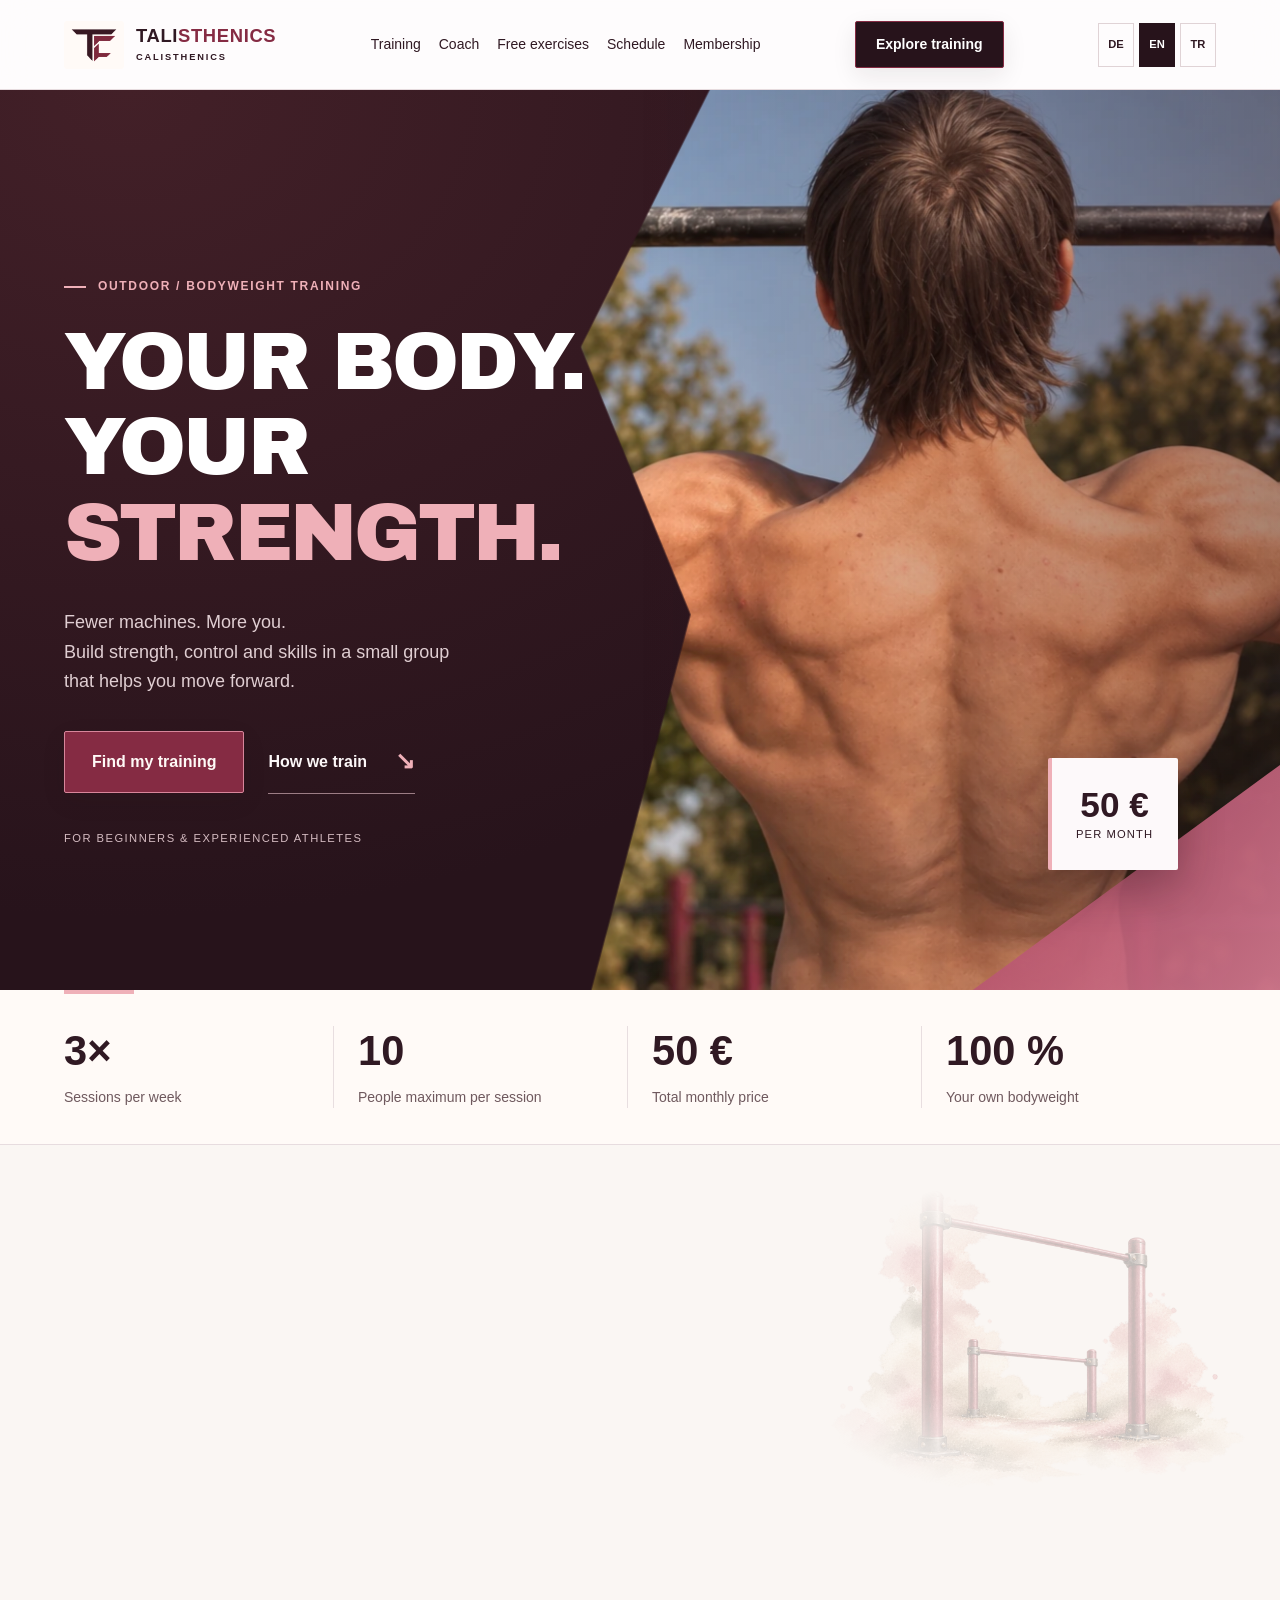
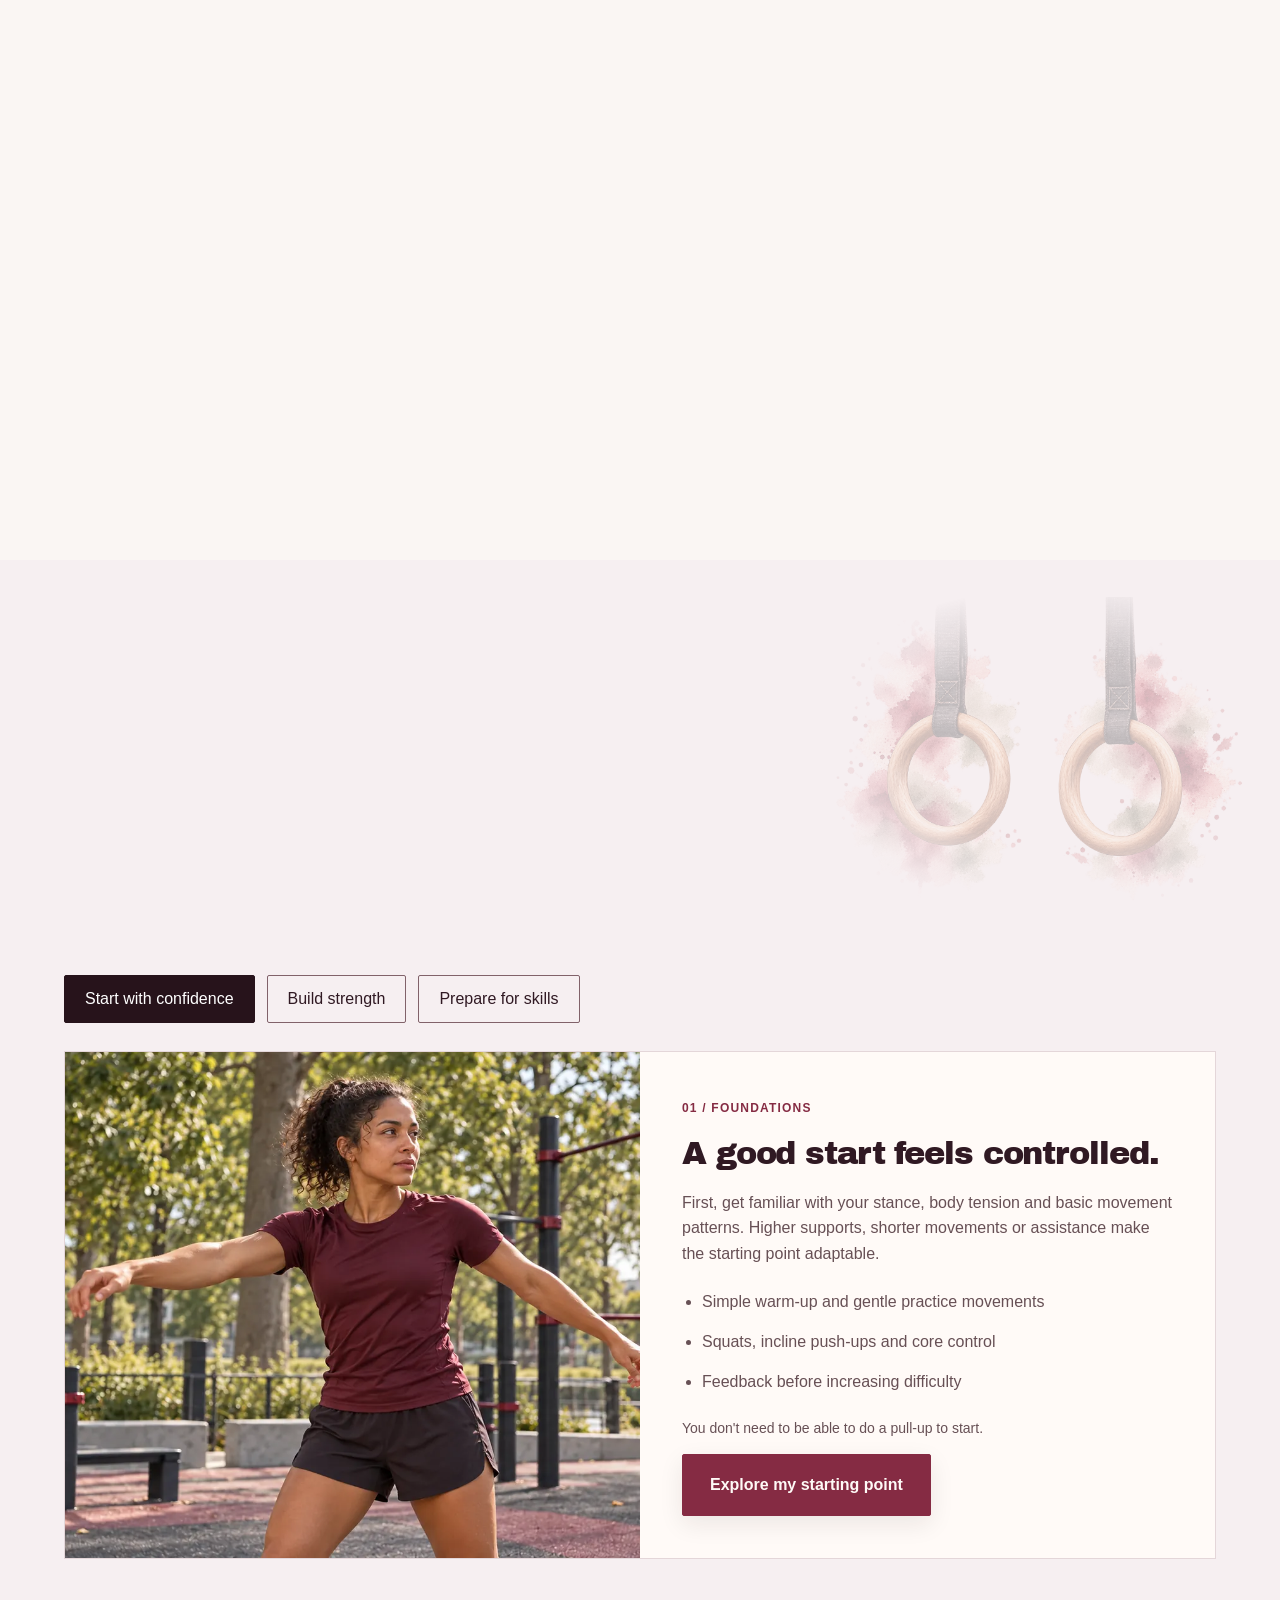
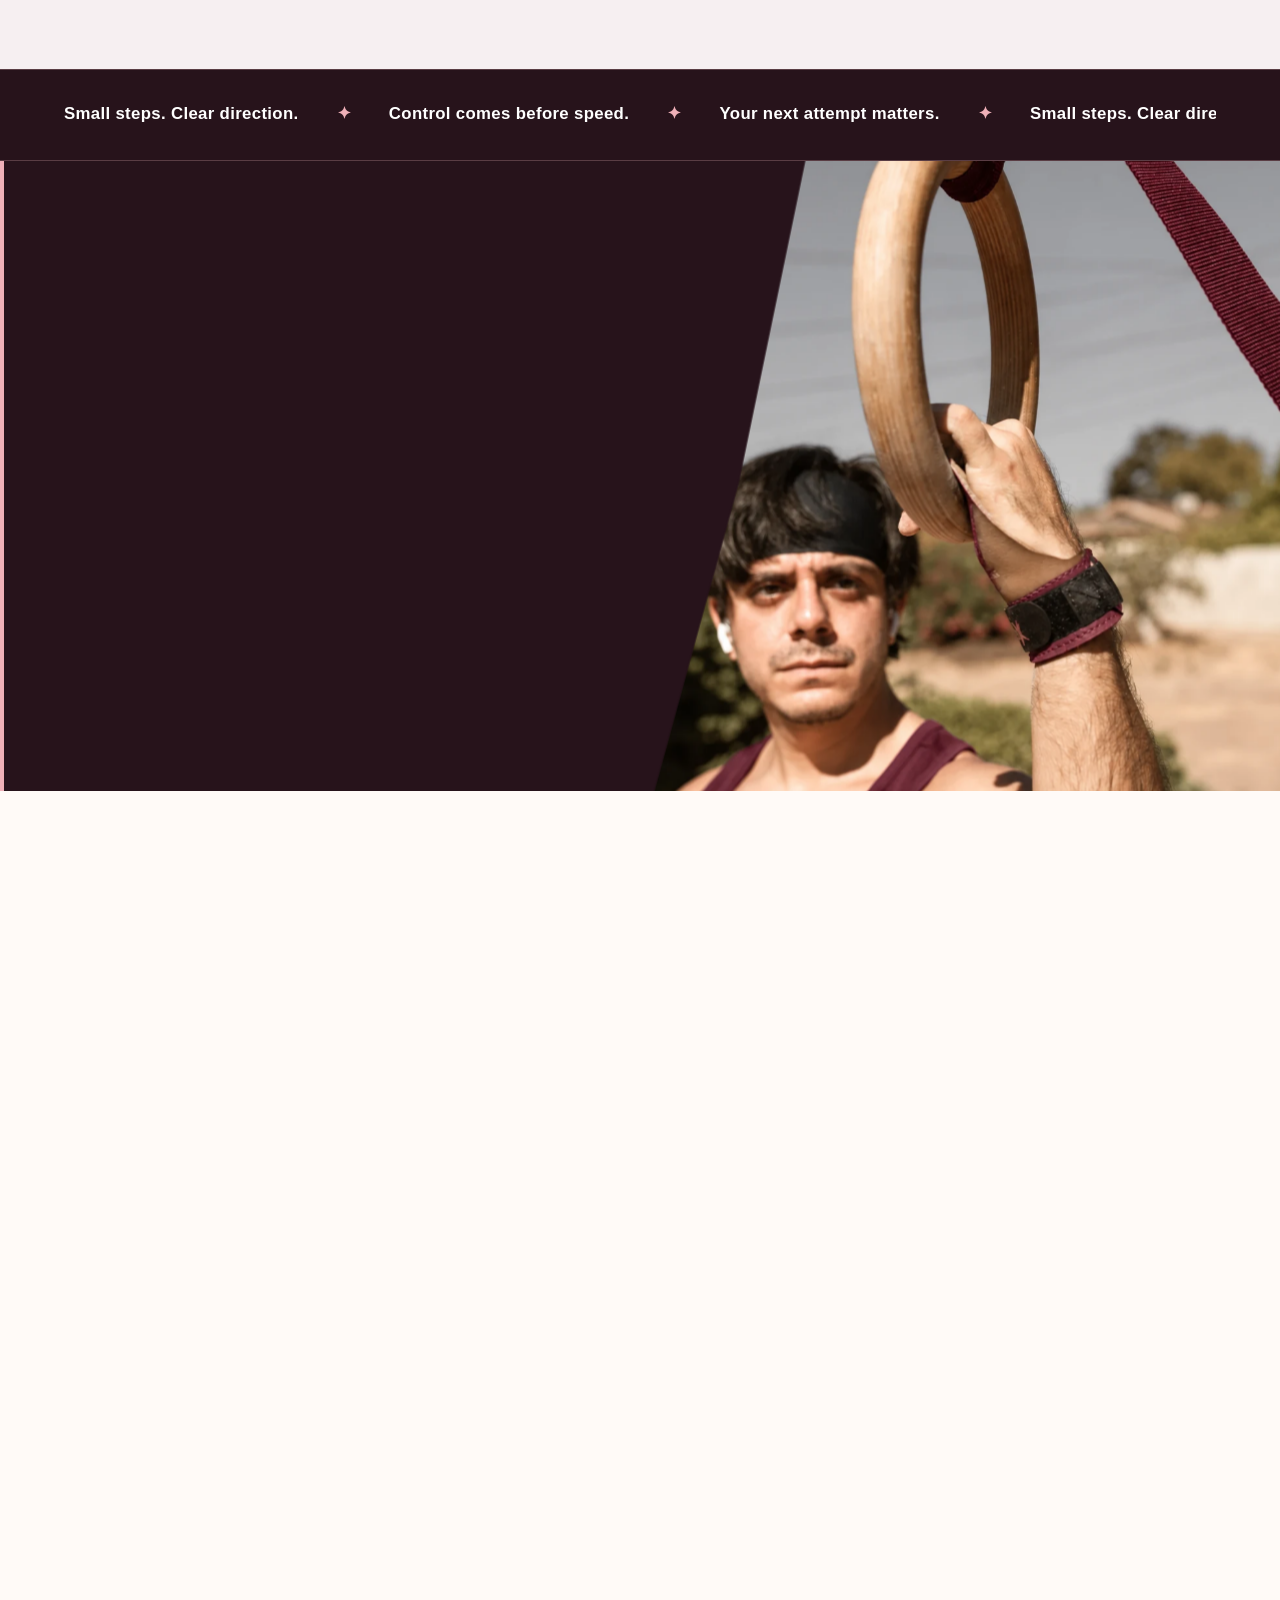
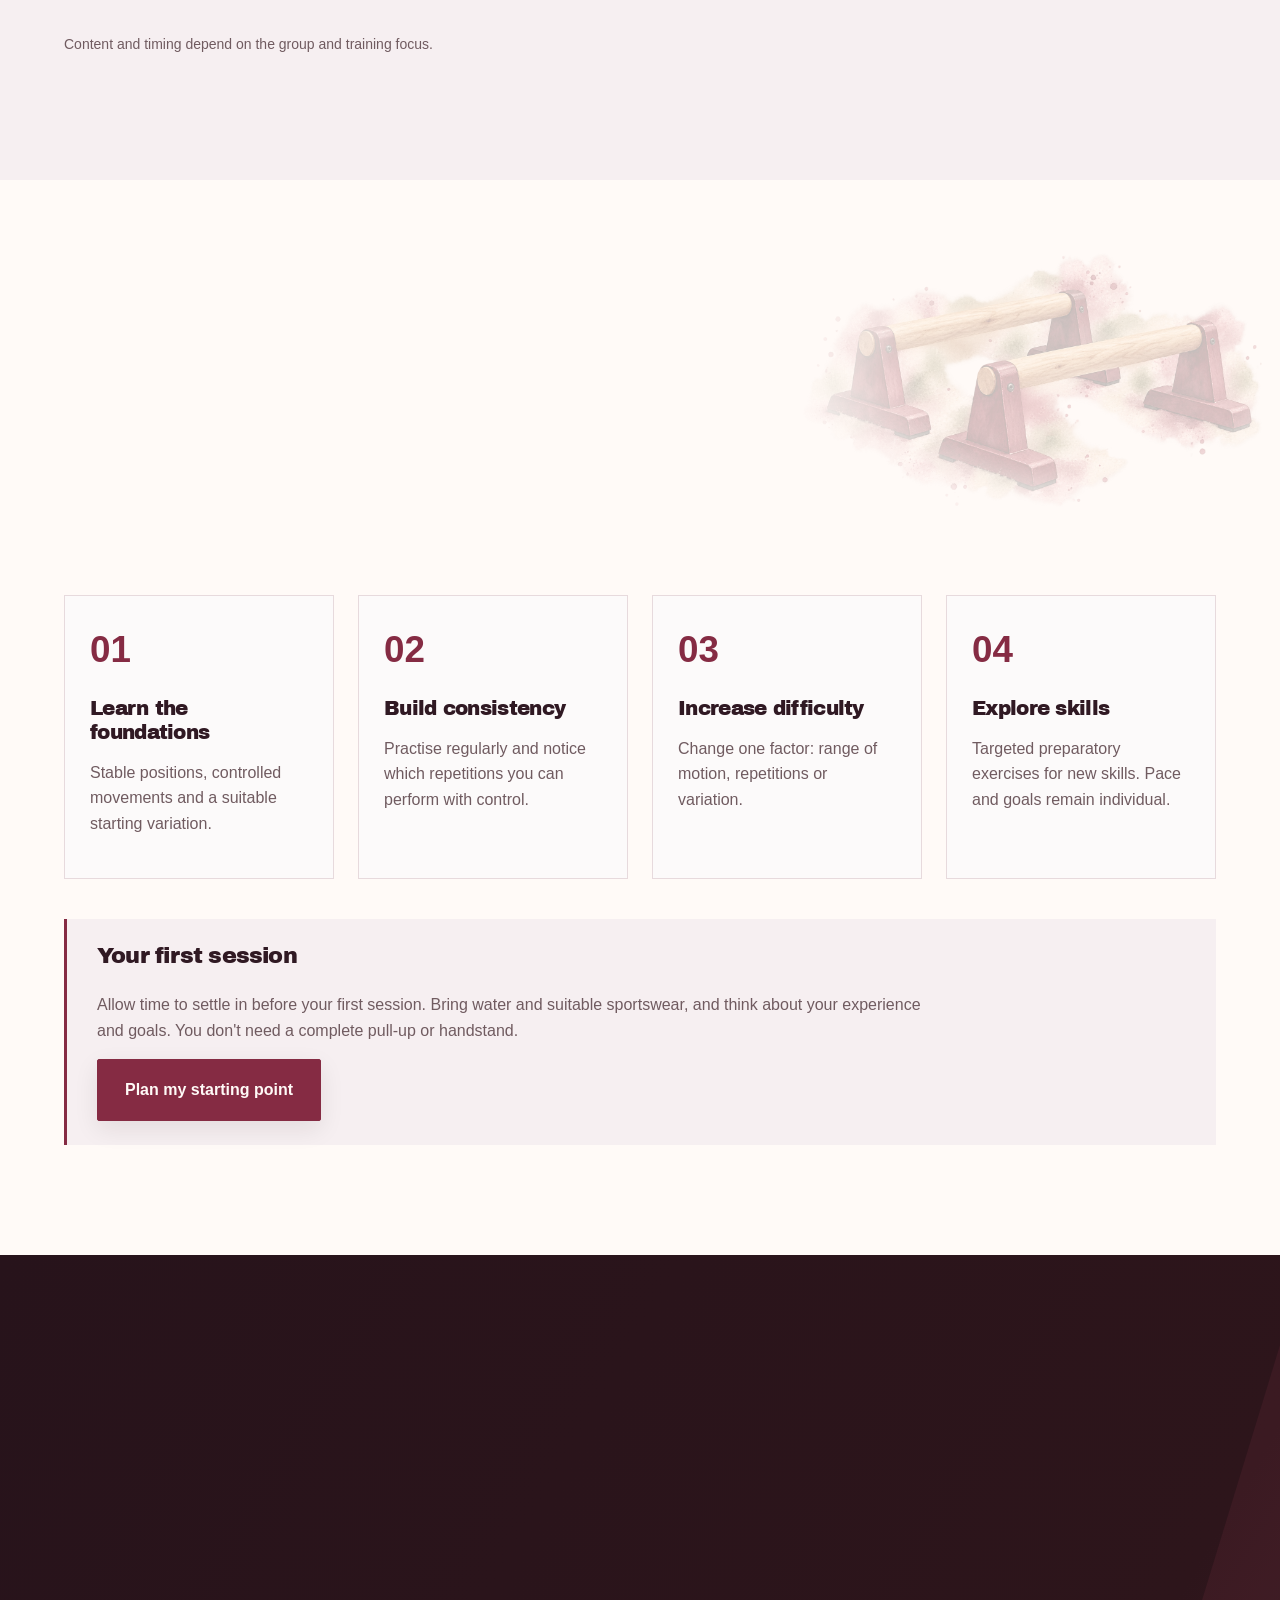
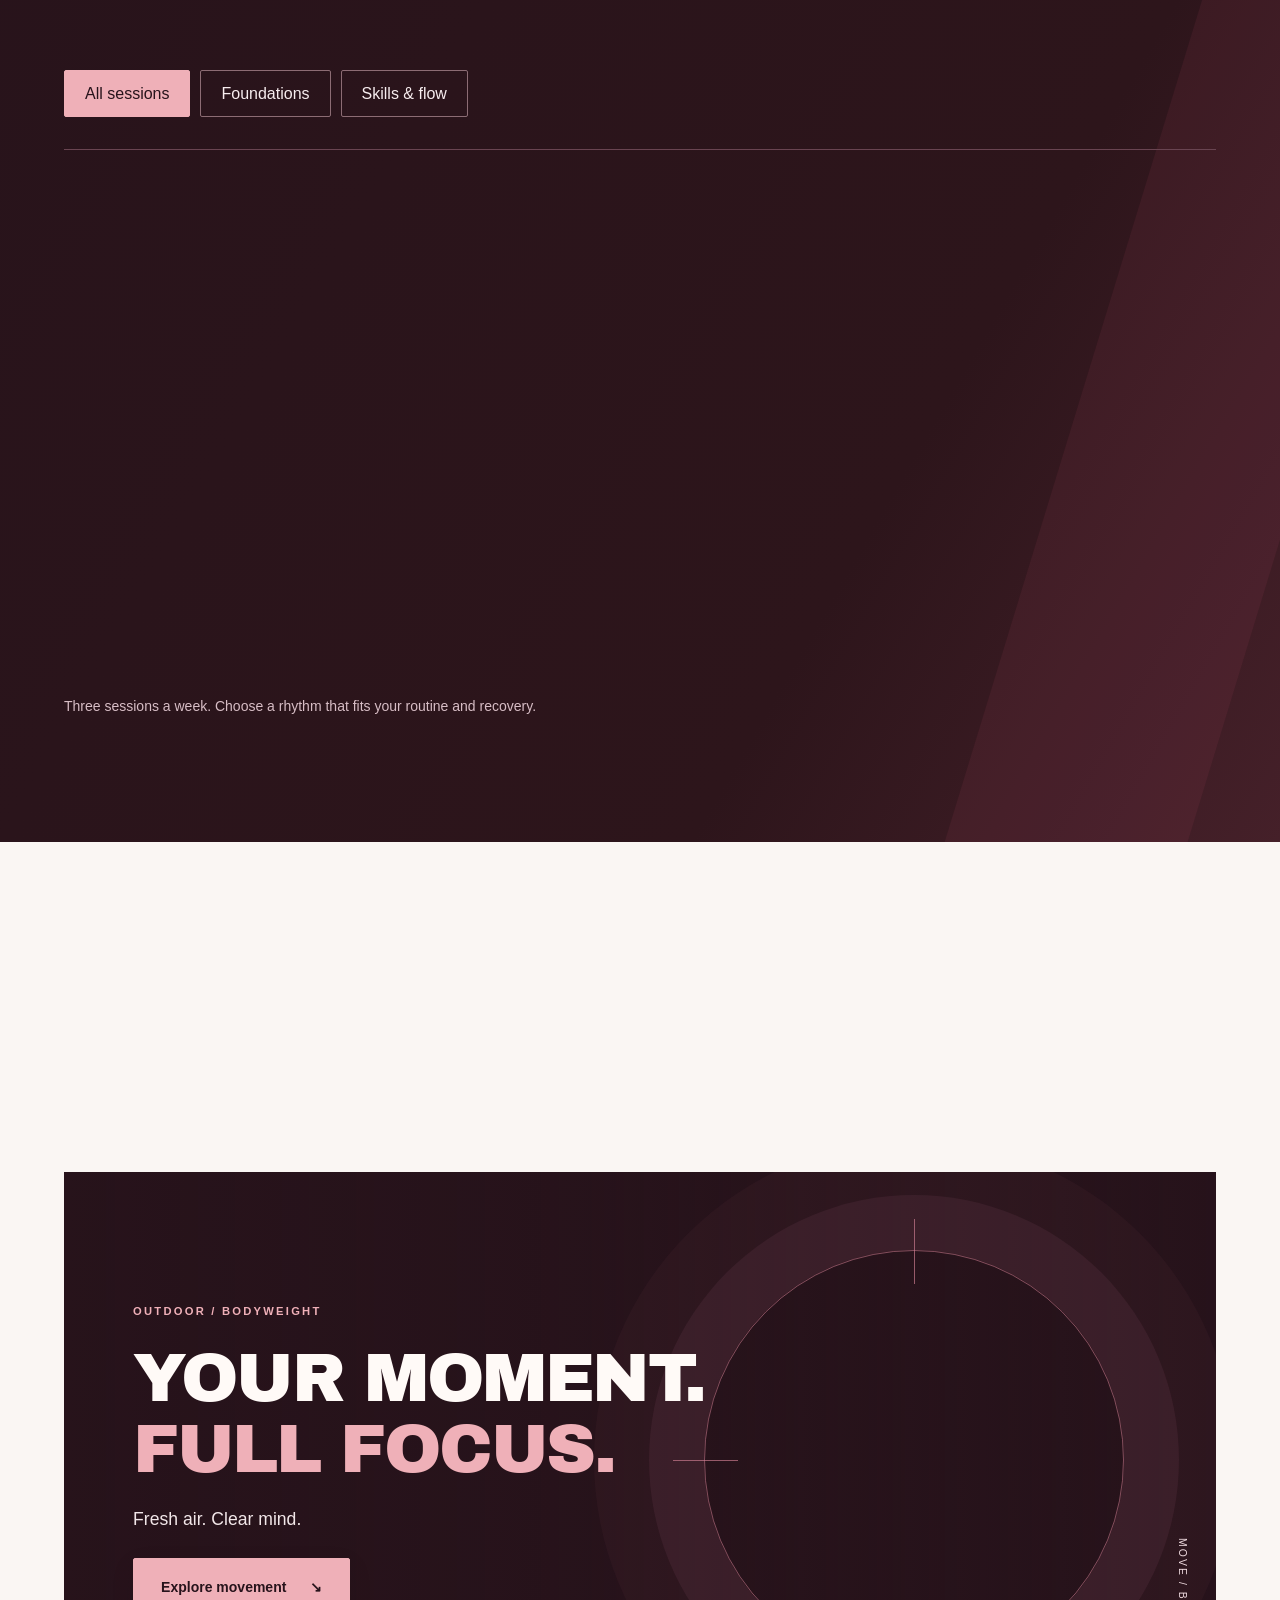
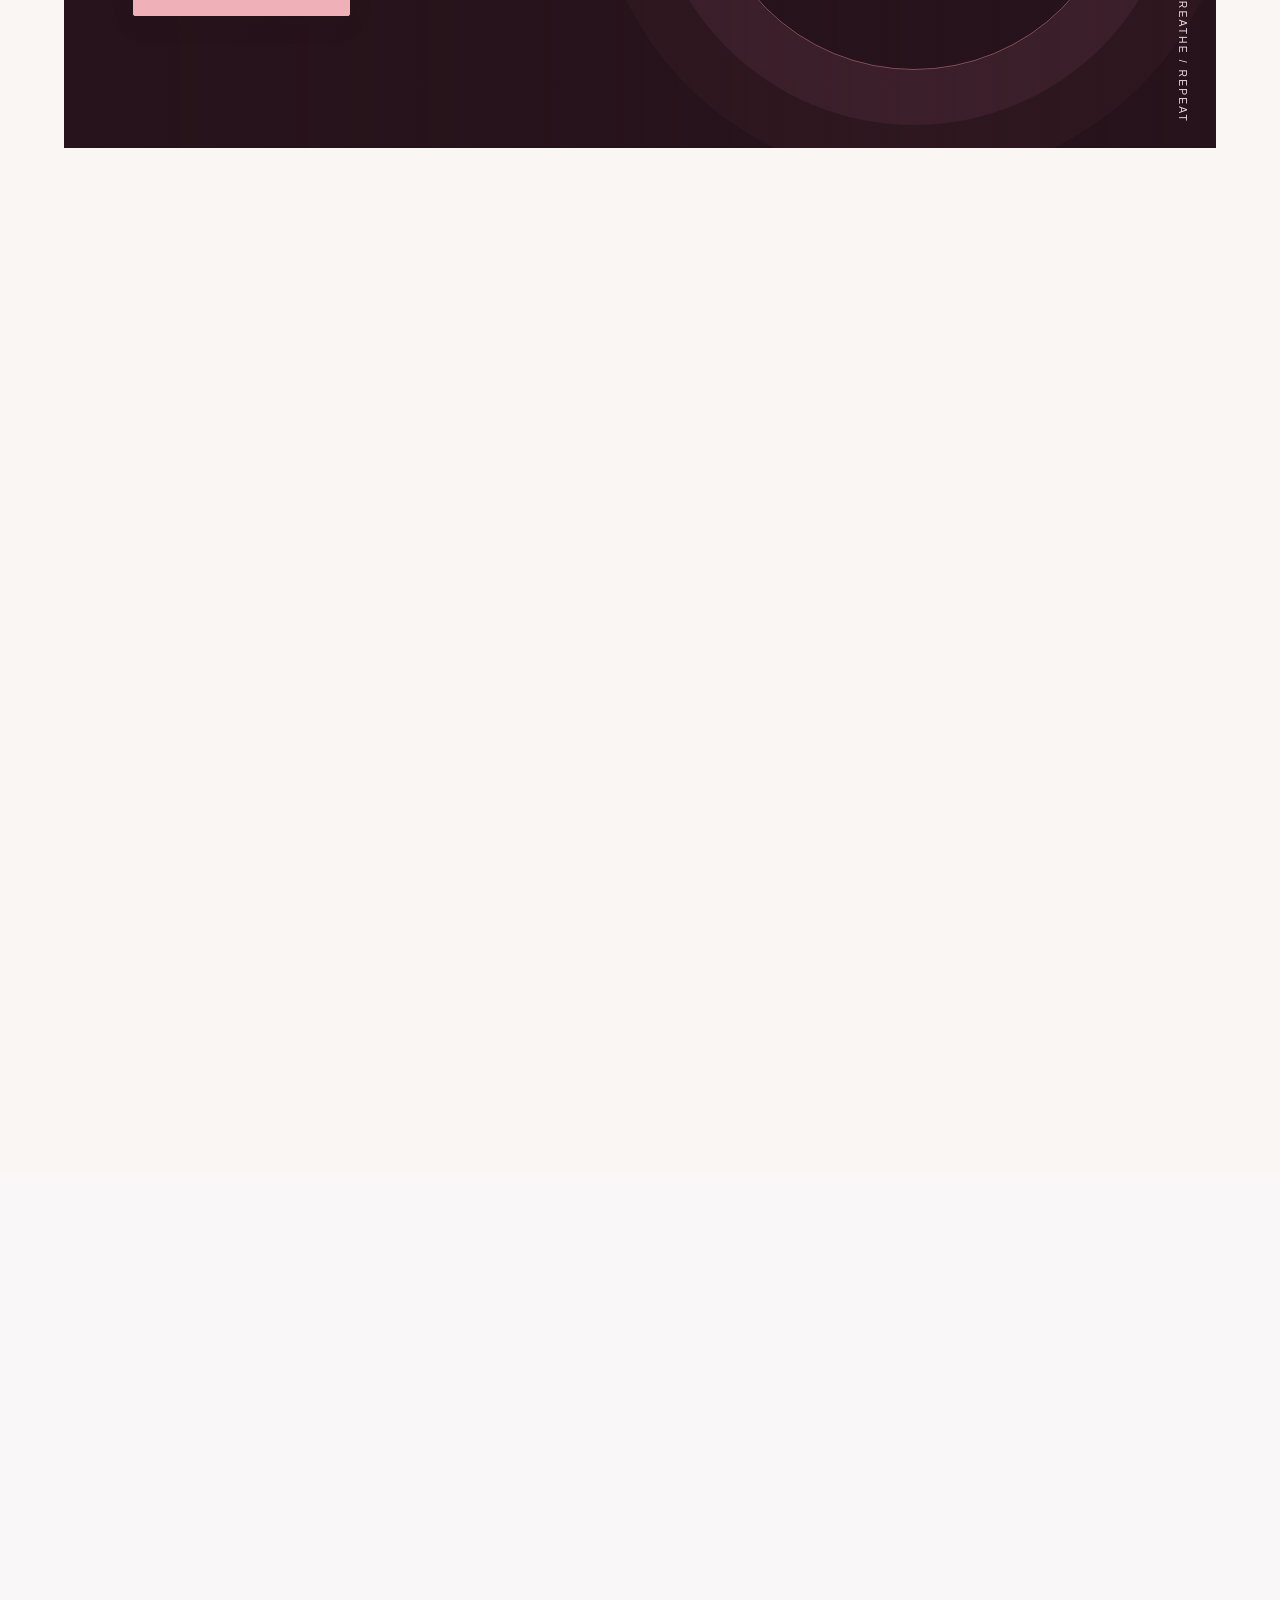
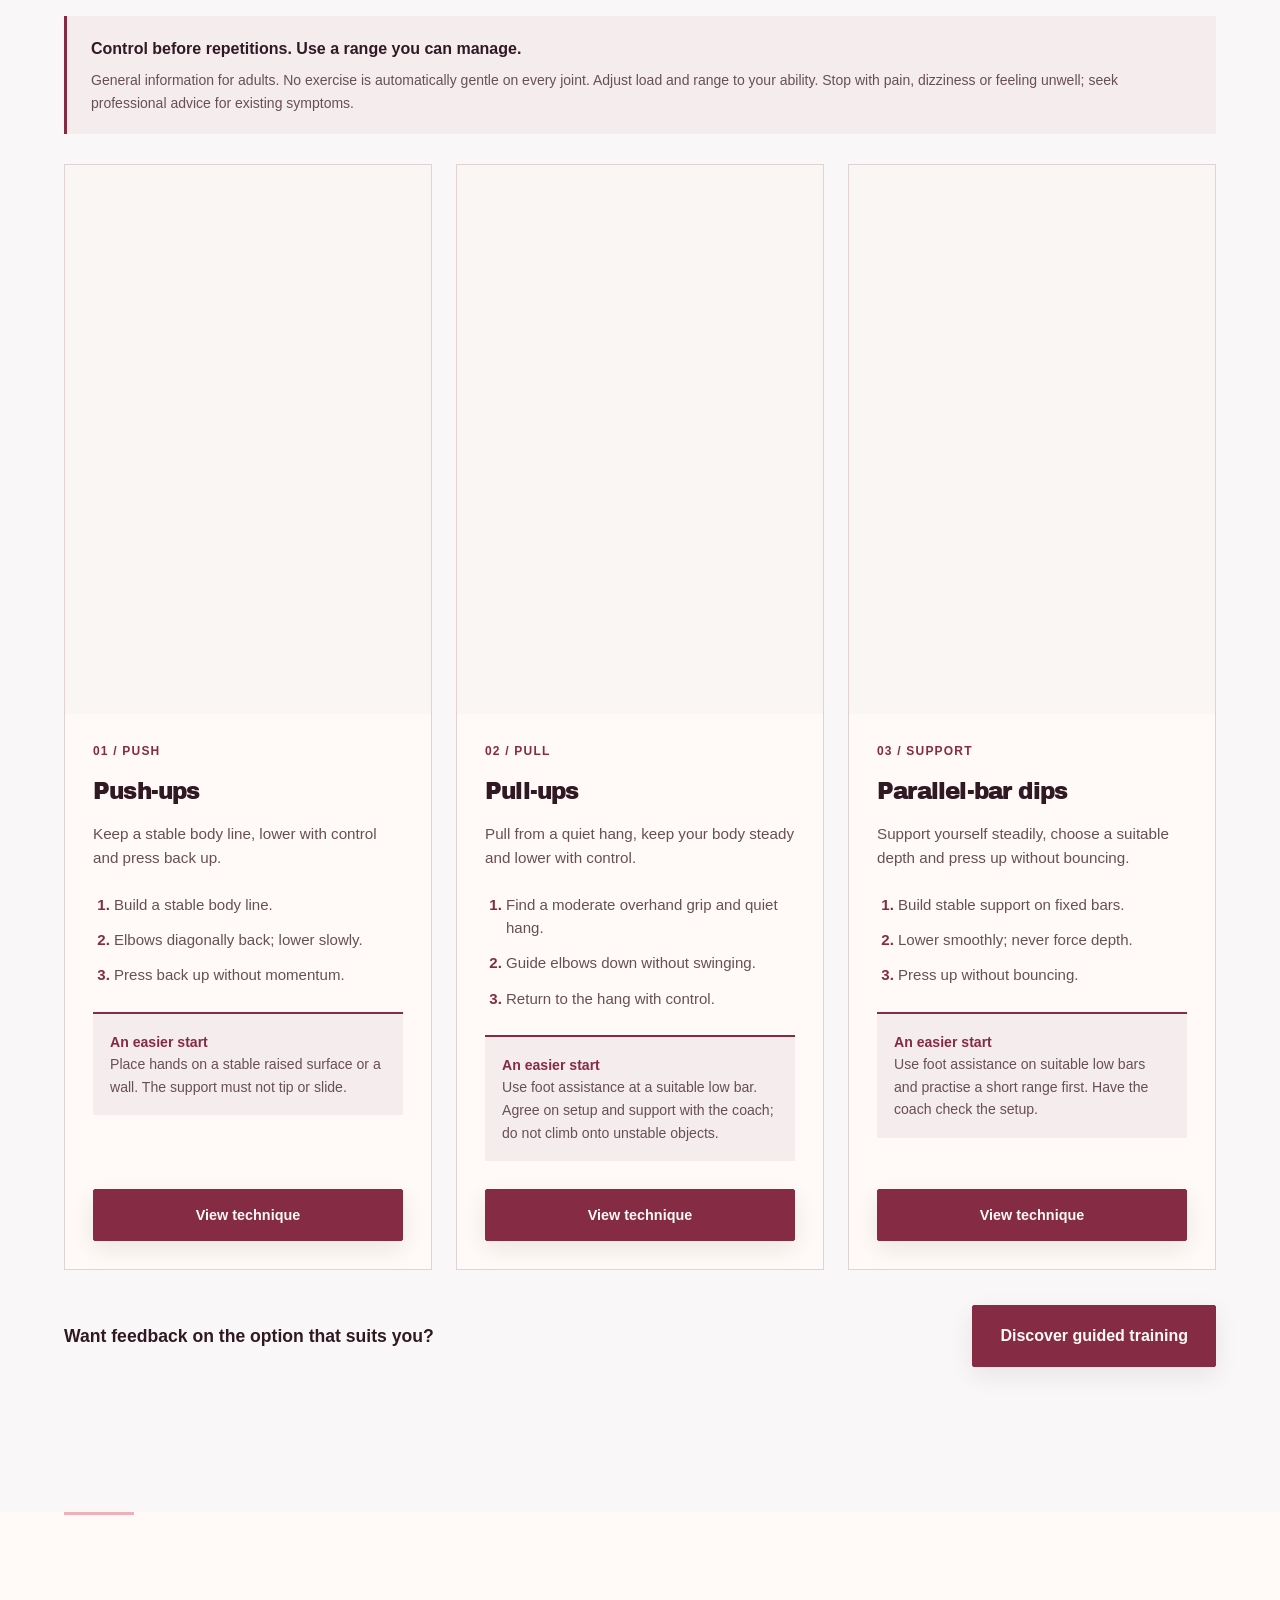
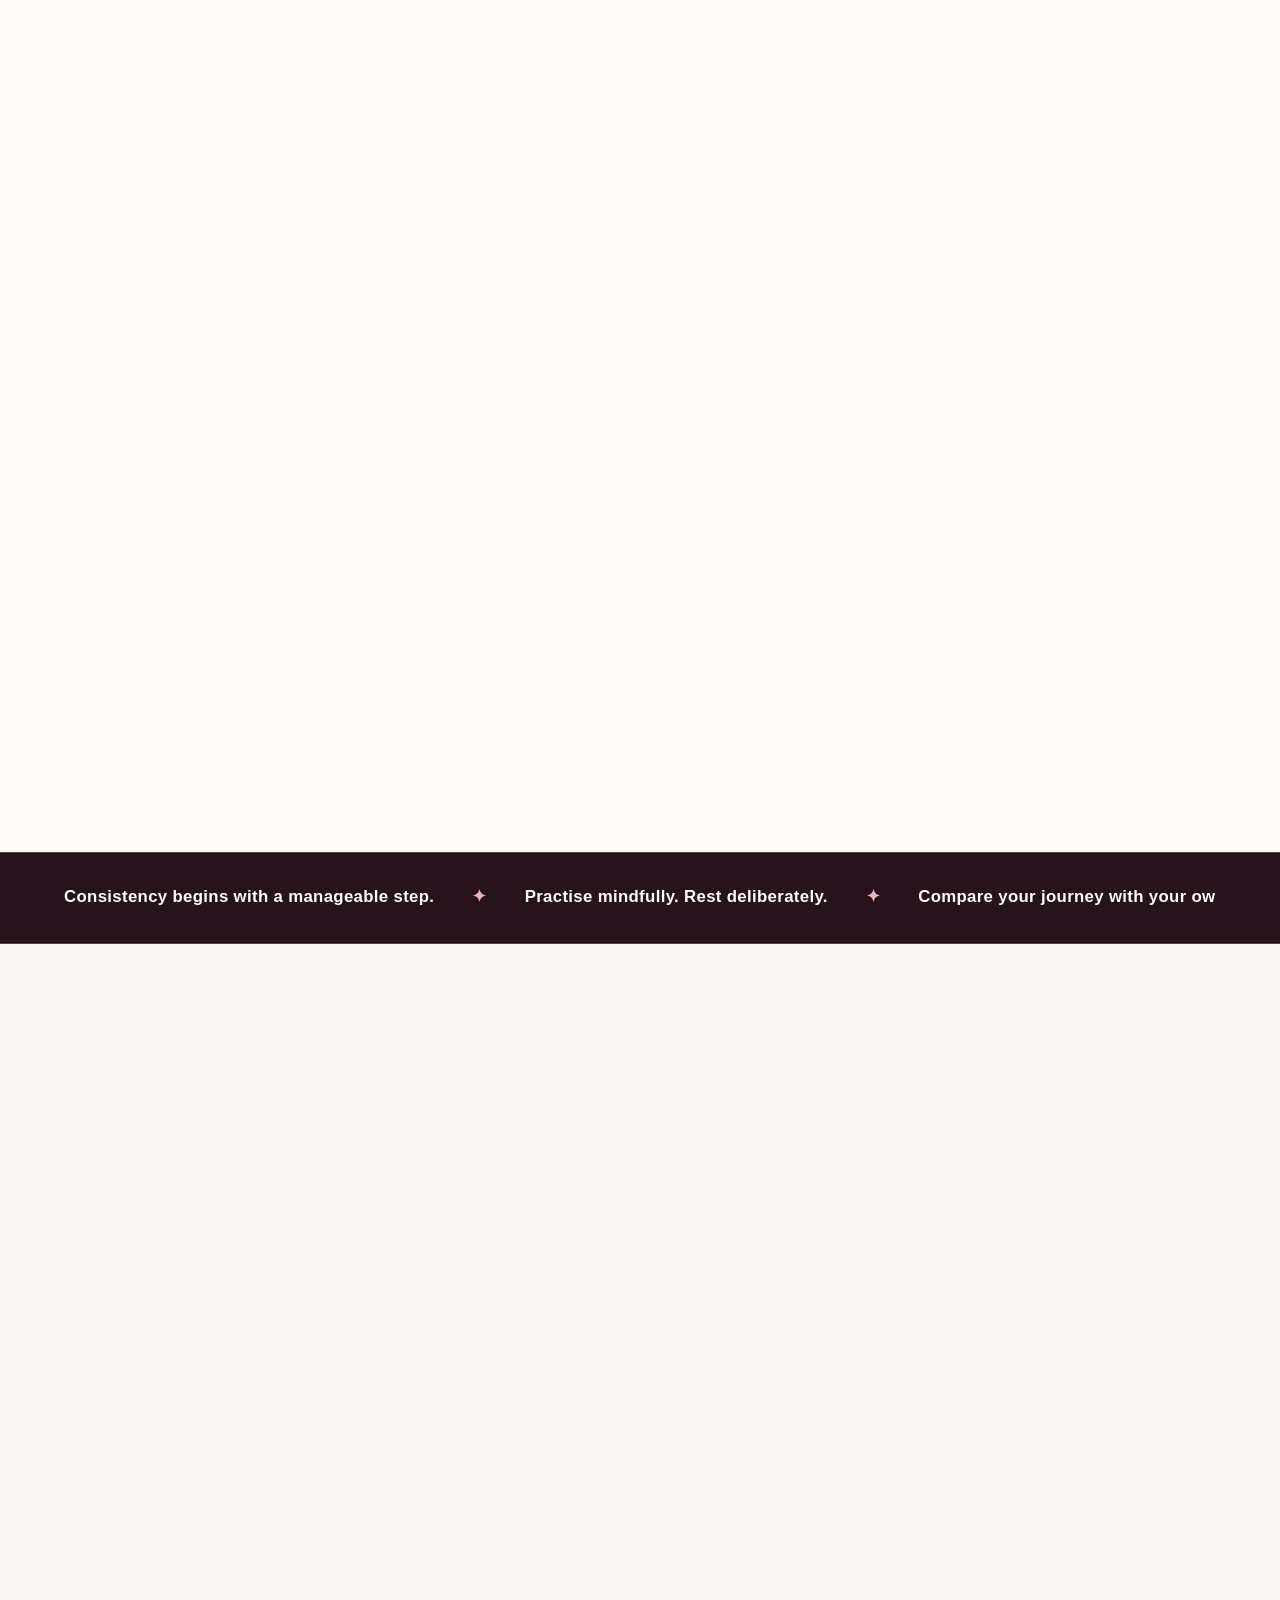
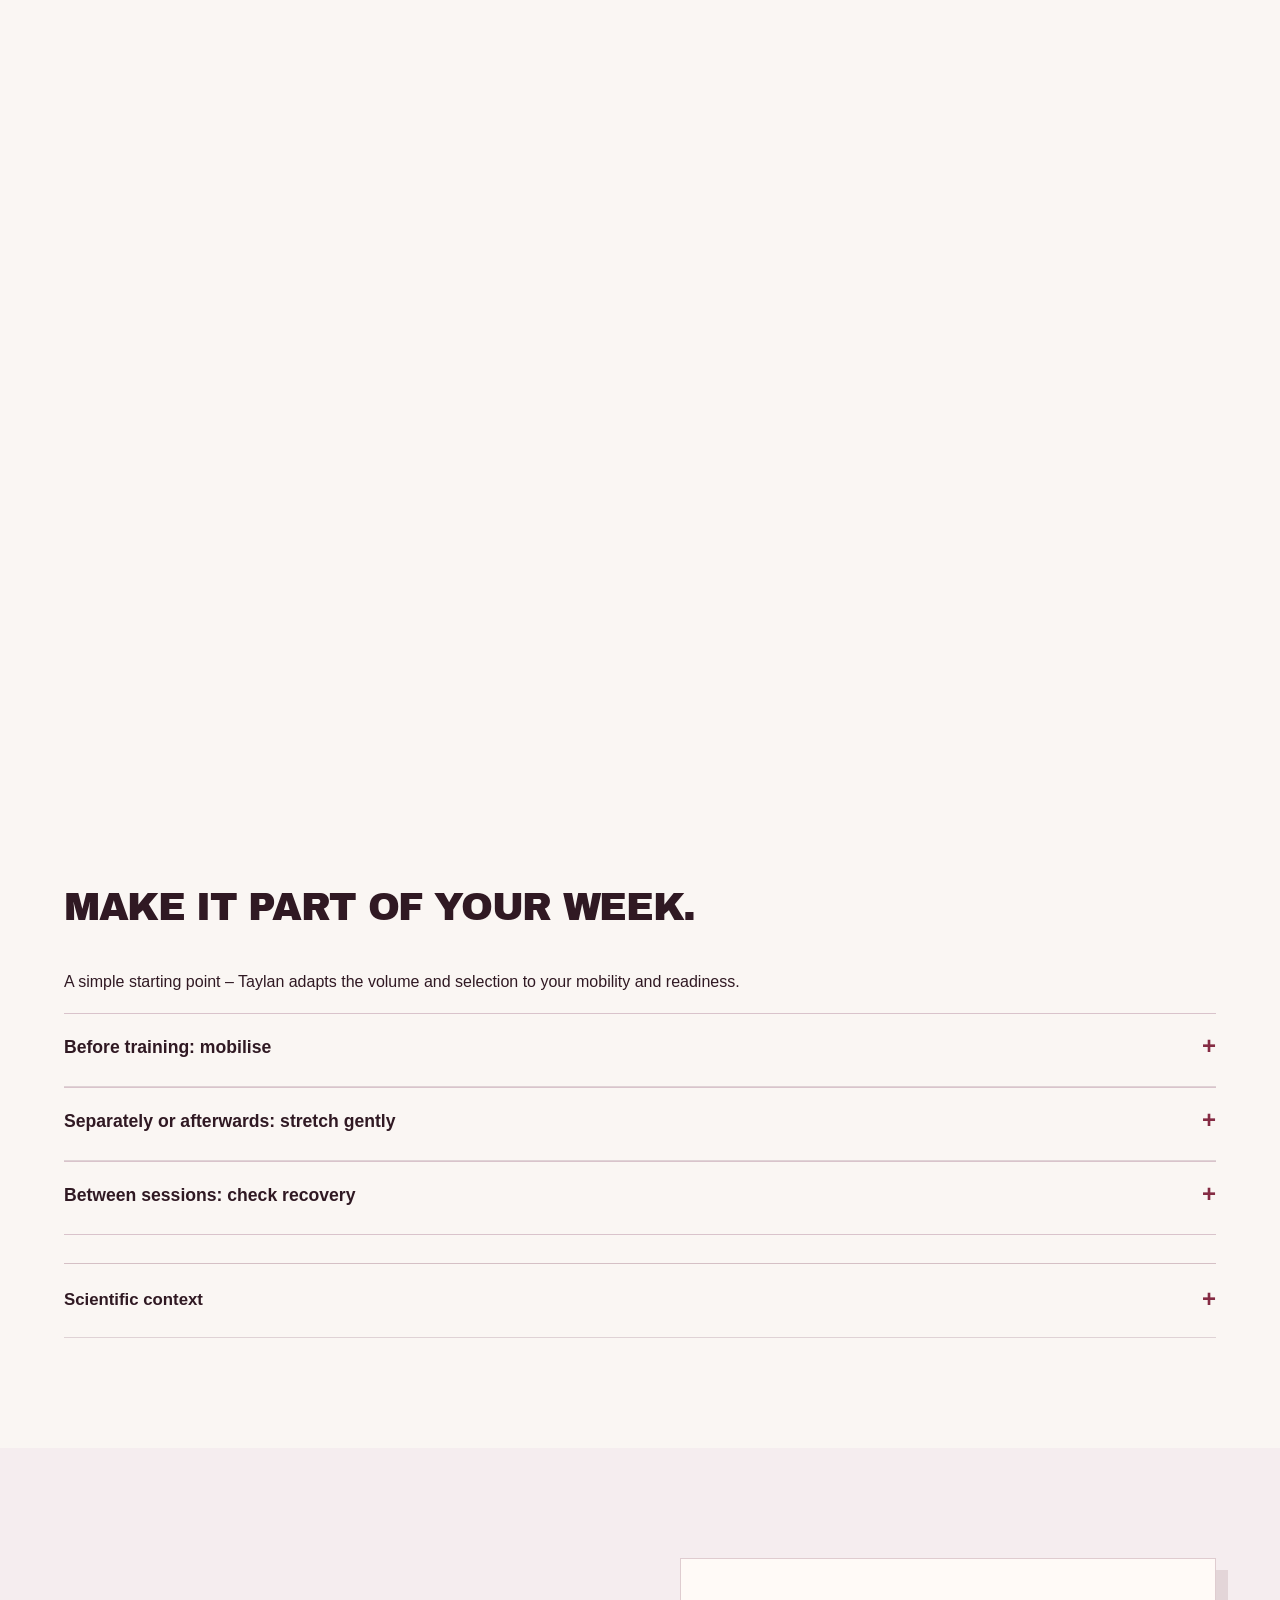
==== commit 7de5ef46: "Remove flowers from watercolor equipment and add matching FAQ illustration" ====
--- a/en/index.html
+++ b/en/index.html
@@ -5,7 +5,7 @@
 <meta name="robots" content="noindex,nofollow"><meta name="description" content="Calisthenics in small groups. Train three times a week, €50 per month, maximum ten people per session.">
 <meta name="theme-color" content="#27131b"><meta name="referrer" content="strict-origin-when-cross-origin">
 <meta http-equiv="Content-Security-Policy" content="default-src &#x27;self&#x27;; script-src &#x27;self&#x27;; style-src &#x27;self&#x27;; img-src &#x27;self&#x27; data:; font-src &#x27;self&#x27;; connect-src &#x27;none&#x27;; object-src &#x27;none&#x27;; base-uri &#x27;none&#x27;; form-action &#x27;none&#x27;; upgrade-insecure-requests">
-<title>TALISTHENICS — Your body. Your strength.</title><link rel="stylesheet" href="../style-avatar20b.css?v=7"><link rel="stylesheet" href="../style-headings-watercolor33.css?v=1"><script src="../app-core17.js" defer></script>
+<title>TALISTHENICS — Your body. Your strength.</title><link rel="stylesheet" href="../style-avatar20b.css?v=7"><link rel="stylesheet" href="../style-headings-watercolor34.css?v=1"><script src="../app-core17.js" defer></script>
 <link rel="alternate" hreflang="de" href="https://o-some.github.io/testkunde/index.html"><link rel="alternate" hreflang="en" href="https://o-some.github.io/testkunde/en/index.html"><link rel="alternate" hreflang="tr" href="https://o-some.github.io/testkunde/tr/index.html"><link rel="canonical" href="https://o-some.github.io/testkunde/en/index.html"><link rel="icon" href="../assets/talisthenics-tc-brand19.webp" type="image/webp"></head>
 <body>
 <a class="skip" href="#main">Skip to content</a>
@@ -28,7 +28,7 @@
 <section class="section exercise-section" id="uebungen"><div class="section-head reveal"><p class="eyebrow">TALISTHENICS / PUSH · PULL · SUPPORT</p><h2>THREE BASICS.<br><em>CONTROLLED EXECUTION.</em></h2><p>Push-ups, pull-ups and dips: three fundamental movements with illustrated phases, technique cues and an easier option. Open the full guide right here – no sign-up needed.</p></div><div class="exercise-safety"><strong>Control before repetitions. Use a range you can manage.</strong><p>General information for adults. No exercise is automatically gentle on every joint. Adjust load and range to your ability. Stop with pain, dizziness or feeling unwell; seek professional advice for existing symptoms.</p></div><div class="exercise-card-grid exercise-core-grid"><article class="exercise-tile"><img src="../assets/guide-pushup-core17.webp" alt="Three floor push-up phases: high plank, controlled lowering and return to high plank." loading="lazy" width="1024" height="1536"><div><span class="tag">01 / PUSH</span><h3>Push-ups</h3><p class="exercise-description">Keep a stable body line, lower with control and press back up.</p><ol class="exercise-card-cues"><li>Build a stable body line.</li><li>Elbows diagonally back; lower slowly.</li><li>Press back up without momentum.</li></ol><p class="exercise-card-easier"><strong>An easier start</strong><br>Place hands on a stable raised surface or a wall. The support must not tip or slide.</p><button class="button" data-exercise="exercise-1" aria-haspopup="dialog">View technique<span class="sr-only">: Push-ups</span></button></div></article><article class="exercise-tile"><img src="../assets/guide-pullup-core17.webp" alt="Three moderate overhand pull-up phases: extended-arm hang, upper pulling position and controlled return." loading="lazy" width="1024" height="1536"><div><span class="tag">02 / PULL</span><h3>Pull-ups</h3><p class="exercise-description">Pull from a quiet hang, keep your body steady and lower with control.</p><ol class="exercise-card-cues"><li>Find a moderate overhand grip and quiet hang.</li><li>Guide elbows down without swinging.</li><li>Return to the hang with control.</li></ol><p class="exercise-card-easier"><strong>An easier start</strong><br>Use foot assistance at a suitable low bar. Agree on setup and support with the coach; do not climb onto unstable objects.</p><button class="button" data-exercise="exercise-2" aria-haspopup="dialog">View technique<span class="sr-only">: Pull-ups</span></button></div></article><article class="exercise-tile"><img src="../assets/guide-dip-core17.webp" alt="Three fixed parallel-bar dip phases: top support, moderate lowering and return to support." loading="lazy" width="1024" height="1536"><div><span class="tag">03 / SUPPORT</span><h3>Parallel-bar dips</h3><p class="exercise-description">Support yourself steadily, choose a suitable depth and press up without bouncing.</p><ol class="exercise-card-cues"><li>Build stable support on fixed bars.</li><li>Lower smoothly; never force depth.</li><li>Press up without bouncing.</li></ol><p class="exercise-card-easier"><strong>An easier start</strong><br>Use foot assistance on suitable low bars and practise a short range first. Have the coach check the setup.</p><button class="button" data-exercise="exercise-3" aria-haspopup="dialog">View technique<span class="sr-only">: Parallel-bar dips</span></button></div></article></div><div class="exercise-next"><p>Want feedback on the option that suits you?</p><button class="button primary" data-open="booking">Discover guided training</button></div></section><section class="pricing section" id="preis"><div class="reveal"><p class="eyebrow">05 / YOUR MEMBERSHIP</p><h2>BIG STEP.<br><em>CLEAR PRICE.</em></h2><p>An offer that fits your everyday life. Personally guided group training with room for your progress.</p><img class="price-image" src="../assets/trainer-pricing-bordeaux21.webp" alt="Trainer at a calisthenics frame with Bordeaux-coloured bars." loading="lazy" width="1536" height="1024"></div><article class="price-card reveal"><span class="tag">TALISTHENICS</span><div class="price">50 <span>€</span></div><p class="price-period">per person / month · total price</p><ul><li>Three guided sessions per week</li><li>Maximum ten people at a time</li><li>Exercise variations for your level</li><li>Strength, skills and mobility</li><li>Technique feedback</li></ul><button class="button" data-book>Plan my starting point</button><p class="fine">Plan your start with a session and your training level.</p></article></section>
 <aside class="wisdom-band" aria-label="Training thoughts"><div class="wisdom-window"><div class="wisdom-track" id="wisdom-2"><div class="wisdom-line"><span>Consistency begins with a manageable step.</span><span aria-hidden="true">✦</span><span>Practise mindfully. Rest deliberately.</span><span aria-hidden="true">✦</span><span>Compare your journey with your own beginning.</span><span aria-hidden="true">✦</span></div><div class="wisdom-line" aria-hidden="true"><span>Consistency begins with a manageable step.</span><span aria-hidden="true">✦</span><span>Practise mindfully. Rest deliberately.</span><span aria-hidden="true">✦</span><span>Compare your journey with your own beginning.</span><span aria-hidden="true">✦</span></div></div></div><button class="wisdom-toggle sr-only" aria-controls="wisdom-2" aria-pressed="false">Stop scrolling text</button></aside><section class="section training-language mobility-section" id="begriffe"><div class="section-head reveal"><p class="eyebrow">Understanding calisthenics and flexibility</p><h2>STAY MOBILE.<br><em>RECOVER WITH INTENT.</em></h2><p>Strength needs freedom of movement. Progress needs recovery. Connect controlled mobility, appropriate training loads and rest in your routine.</p></div><div class="mobility-grid"><article class="mobility-card reveal"><span class="mobility-num" aria-hidden="true">01</span><h3>Build flexibility</h3><p>Regular stretching can increase your range of motion. Active mobility also trains control within that range. Greater depth is useful only when you can use it without compensation or pain.</p></article><article class="mobility-card reveal"><span class="mobility-num" aria-hidden="true">02</span><h3>Reduce injury risks</h3><p>Stretching alone does not reliably prevent injuries. Appropriate exercise variations, gradual loading and controlled technique matter. Include a preparatory warm-up; it cannot guarantee injury-free training.</p></article><article class="mobility-card reveal"><span class="mobility-num" aria-hidden="true">03</span><h3>Take recovery seriously</h3><p>Gentle stretching can feel pleasant after training. Evidence does not convincingly support faster strength recovery or reduced soreness. Make room for sleep, food, fluids and recovery between demanding sessions.</p></article></div><div class="adaptation-panel reveal"><p class="eyebrow">Supercompensation · explained simply</p><h3>THE STIMULUS STARTS IT.<br><em>REST IS PART OF IT.</em></h3><p class="adaptation-intro">A demanding session initially leaves you fatigued. With recovery, your body can respond to repeated, appropriate training stimuli and improve its capacity. The simplified supercompensation model describes this relationship.</p><ol class="adaptation-stages"><li><span aria-hidden="true">01</span><h4>Training stimulus</h4><p>A challenge matched to your current ability.</p></li><li><span aria-hidden="true">02</span><h4>Fatigue</h4><p>Performance may temporarily drop. Going harder is not automatically better now.</p></li><li><span aria-hidden="true">03</span><h4>Recovery</h4><p>Manage load, sleep and replenish energy.</p></li><li><span aria-hidden="true">04</span><h4>Adaptation</h4><p>Across sessions you may become more capable and gradually adjust the next challenge.</p></li></ol><p class="adaptation-limit">A thinking tool, not a timer: muscles, tendons and the nervous system adapt differently. There is no universal 48-hour window or guaranteed performance jump after every workout.</p></div><div class="mobility-practice"><h3>MAKE IT PART OF YOUR WEEK.</h3><p>A simple starting point – Taylan adapts the volume and selection to your mobility and readiness.</p><details class="mobility-routine"><summary>Before training: mobilise</summary><p>Start with easy walking or light movement. Mobilise wrists and shoulders with small, controlled circles and pain-free movements. Rehearse the first strength exercise using a much easier variation before increasing load. Long, intense stretches do not replace this warm-up.</p></details><details class="mobility-routine"><summary>Separately or afterwards: stretch gently</summary><p>For the chest: place a forearm against a stable wall and slowly turn away, keeping the shoulder relaxed. For the calf: place hands against a wall, step one foot back and keep that heel down. Pause briefly at a mild stretch, breathe calmly and release slowly. Do not bounce or push into joint pain. Work both sides within a comfortable range.</p></details><details class="mobility-routine"><summary>Between sessions: check recovery</summary><p>Allow easier days or rest between highly demanding sessions for the same muscle groups. Three weekly sessions need not all be maximal. During your warm-up, check your movement control and whether an easy variation feels normal. Reduce volume if performance clearly drops; stop for sharp pain and seek professional assessment.</p></details></div><details class="exercise-evidence mobility-evidence"><summary>Scientific context</summary><p>Research supports improved flexibility with regular stretching. Stretching alone has not demonstrated reliable injury prevention or faster recovery. Many studied sports differ from calisthenics. This routine is practical guidance, not individual treatment.</p><ul><li><a href="https://pubmed.ncbi.nlm.nih.gov/37301370/" rel="noreferrer">Stretching and range of motion</a></li><li><a href="https://pubmed.ncbi.nlm.nih.gov/24100287/" rel="noreferrer">Injury prevention</a></li><li><a href="https://pubmed.ncbi.nlm.nih.gov/34025459/" rel="noreferrer">Stretching and recovery</a></li><li><a href="https://pubmed.ncbi.nlm.nih.gov/32813181/" rel="noreferrer">Adjusting load to readiness</a></li></ul></details></section><section class="section training-journal"><div class="reveal"><p class="eyebrow">YOUR TRAINING JOURNAL</p><h2>PROGRESS.<br><em>YOUR WAY.</em></h2><p>After a session, note which variation you used and how controlled it felt. The template helps you pick up a specific point next time.</p><a class="button" href="../assets/trainingsbogen-en.txt" download>Download training journal</a><p class="fine">Free text template for your own notes. No account or data sent to this website.</p></div><div class="journal-preview"><span class="tag">YOUR NOTES / YOUR PACE</span><h3>One session. One clear entry.</h3><ol><li>Date &amp; exercise</li><li>Variation used</li><li>Sets, repetitions or hold time</li><li>What felt stable?</li><li>What would you like to discuss next?</li></ol></div></section><section class="section starter-month"><div class="section-head reveal"><p class="eyebrow">GUIDANCE / NO PERFORMANCE PROMISE</p><h2>YOUR FIRST MONTH.<br><em>WITH A CLEAR THREAD.</em></h2><p>A clear starting point helps you stay consistent. Pace and next steps depend on your level, attendance and wellbeing.</p></div><div class="month-grid"><article class="reveal"><span>WEEK 01</span><h3>Get familiar</h3><p>Explore the routine, equipment and basic movements. Find suitable variations and ask questions.</p><strong>Focus: start safely</strong></article><article class="reveal"><span>WEEK 02</span><h3>Repeat</h3><p>Try familiar exercises again. Practise consistent starting positions and a calm pace.</p><strong>Focus: gain direction</strong></article><article class="reveal"><span>WEEK 03</span><h3>Fine-tune</h3><p>Discuss with the trainer whether range or variation can be adjusted. Simplify deliberately if needed.</p><strong>Focus: adjust the load</strong></article><article class="reveal"><span>WEEK 04</span><h3>Review</h3><p>Note what feels more stable and what you&#x27;d like to keep practising. Discuss the next focus.</p><strong>Focus: move forward thoughtfully</strong></article></div></section>
 <section class="section preparation"><div class="preparation-copy reveal"><p class="eyebrow">BEFORE YOUR FIRST SESSION</p><h2>SMALL BAG.<br><em>WELL PREPARED.</em></h2><p>You don&#x27;t need elaborate equipment. Flexible sportswear, suitable shoes and water make a good foundation.</p><ul class="kit-list"><li><strong>Sportswear &amp; shoes</strong><span>Comfortable, flexible and suitable for the surface.</span></li><li><strong>Water &amp; small towel</strong><span>Bring your own water bottle and a towel if needed.</span></li><li><strong>Time to arrive</strong><span>Arrive a few minutes early and discuss any questions.</span></li><li><strong>Know your limits</strong><span>Don&#x27;t continue with symptoms; discuss relevant limitations beforehand.</span></li></ul></div><figure class="preparation-image reveal"><div class="depth-window" data-depth="kit"><img src="../assets/15-equipment18.webp" alt="Gym bag, water bottle, wooden-handle parallettes, wooden rings with straps and towel on a stone bench." loading="lazy" width="1536" height="1024"><span class="depth-grid" aria-hidden="true"></span></div><figcaption>PARALLETTES &amp; WOODEN RINGS / CONTROL STARTS WITH THE BASICS</figcaption></figure></section>
-<section class="faq section"><div><p class="eyebrow">06 / GOOD TO KNOW</p><h2>YOUR QUESTIONS.<br><em>CLEAR ANSWERS.</em></h2></div><div class="questions"><details><summary>What is calisthenics?</summary><p>Calisthenics mainly uses your own bodyweight. Bars, parallel bars or rings can support exercises. The focus is controlled movement, strength and body tension.</p></details><details><summary>Do I have to attend all three sessions?</summary><p>The three sessions form the weekly schedule. Training frequency and intensity should fit your level and recovery.</p></details><details><summary>Does everyone train at the same difficulty?</summary><p>Everyone can work on the same movement pattern using different variations. Control, experience and current capacity guide the choice.</p></details><details><summary>How do I plan my first session?</summary><p>Choose a session and your level in the starting-point planner. This helps you identify when you&#x27;d like to begin and your current foundations.</p></details><details><summary>How do I prepare for outdoor training?</summary><p>Wear suitable sportswear and shoes, bring water and check the weather before training. Adapt clothing and effort to the conditions.</p></details><details><summary>Can I view the free exercises without signing up?</summary><p>Yes. All three illustrated guides are directly accessible. Click “View technique”. The full instructions appear on this website, and you can also view the illustration at full size.</p></details><details><summary>Do I need to be fit already?</summary><p>No. Start with the foundations and increase the load gradually. Different variations let you start at your current level.</p></details><details><summary>What does the €50 include?</summary><p>The three guided weekly sessions are included. No more than ten people train per session.</p></details><details><summary>What should I bring?</summary><p>Sportswear, suitable shoes, water and a towel if needed. Personal training aids are optional.</p></details><details><summary>What does the starting-point planner do?</summary><p>Choose a session and your level. The planner shows your choice without requesting or sending personal data. It does not reserve a training place.</p></details><details><summary>What about symptoms or injuries?</summary><p>If you have pain, existing conditions or uncertainty, seek medical advice before participating. Stop exercises if symptoms occur. Training does not replace medical advice or treatment.</p></details></div></section>
+<section class="faq section"><div><p class="eyebrow">06 / GOOD TO KNOW</p><h2>YOUR QUESTIONS.<br><em>CLEAR ANSWERS.</em></h2><img class="faq-watercolor" src="../assets/watercolor-faq34.webp" alt="" aria-hidden="true" loading="lazy" width="1536" height="1024"></div><div class="questions"><details><summary>What is calisthenics?</summary><p>Calisthenics mainly uses your own bodyweight. Bars, parallel bars or rings can support exercises. The focus is controlled movement, strength and body tension.</p></details><details><summary>Do I have to attend all three sessions?</summary><p>The three sessions form the weekly schedule. Training frequency and intensity should fit your level and recovery.</p></details><details><summary>Does everyone train at the same difficulty?</summary><p>Everyone can work on the same movement pattern using different variations. Control, experience and current capacity guide the choice.</p></details><details><summary>How do I plan my first session?</summary><p>Choose a session and your level in the starting-point planner. This helps you identify when you&#x27;d like to begin and your current foundations.</p></details><details><summary>How do I prepare for outdoor training?</summary><p>Wear suitable sportswear and shoes, bring water and check the weather before training. Adapt clothing and effort to the conditions.</p></details><details><summary>Can I view the free exercises without signing up?</summary><p>Yes. All three illustrated guides are directly accessible. Click “View technique”. The full instructions appear on this website, and you can also view the illustration at full size.</p></details><details><summary>Do I need to be fit already?</summary><p>No. Start with the foundations and increase the load gradually. Different variations let you start at your current level.</p></details><details><summary>What does the €50 include?</summary><p>The three guided weekly sessions are included. No more than ten people train per session.</p></details><details><summary>What should I bring?</summary><p>Sportswear, suitable shoes, water and a towel if needed. Personal training aids are optional.</p></details><details><summary>What does the starting-point planner do?</summary><p>Choose a session and your level. The planner shows your choice without requesting or sending personal data. It does not reserve a training place.</p></details><details><summary>What about symptoms or injuries?</summary><p>If you have pain, existing conditions or uncertainty, seek medical advice before participating. Stop exercises if symptoms occur. Training does not replace medical advice or treatment.</p></details></div></section>
 <section class="final-cta"><p class="eyebrow">YOUR NEXT STEP STARTS HERE.</p><h2>LESS “SOMEDAY”.<br><em>MORE ACTION.</em></h2><button class="button" data-book>Explore training</button><span>3× per week · €50 a month · maximum 10 per session</span></section>
 </main>
 <footer><div class="footer-top"><a class="brand" href="#"><img class="brand-mark" src="../assets/talisthenics-tc-brand19.webp" width="60" height="48" alt=""><span class="brand-word">TALI<strong>STHENICS</strong><small>CALISTHENICS</small></span></a><p>Own your movement.<br>Strength. Control. Consistency.</p></div><div class="footer-bottom"><span>© 2026 TALISTHENICS</span><div><a href="impressum.html">Legal notice</a><a href="datenschutz.html">Privacy</a><a href="barrierefreiheit.html">Accessibility</a><a href="bildnachweise.html">Image credits</a></div></div></footer>
--- a/style-headings-watercolor34.css
+++ b/style-headings-watercolor34.css
@@ -0,0 +1,68 @@
+/* Optional styling layer. Remove its <link> to restore the previous look.
+   Archivo Black: SIL OFL 1.1, bundled in assets/fonts/ArchivoBlack-OFL.txt. */
+@font-face {
+  font-family: 'Archivo Black';
+  src: url('assets/fonts/archivo-black.woff') format('woff');
+  font-style: normal;
+  font-weight: 400;
+  font-display: swap;
+}
+h1, h2, h3, h4, h5, h6,
+.hero h1, .manifesto h2, .parallax-copy h3, .gallery-feature h3,
+.final-cta h2, .faq h2, dialog h2 {
+  font-family: 'Archivo Black', Arial, Helvetica, sans-serif;
+  font-weight: 400;
+  font-synthesis: none;
+  letter-spacing: -.035em;
+}
+.intro, .goals-section, .progress-path {
+  position: relative;
+  isolation: isolate;
+  background-image: none;
+}
+.intro::before, .goals-section::before, .progress-path::before {
+  content: '';
+  position: absolute;
+  right: 1%;
+  top: 36px;
+  width: clamp(300px, 37vw, 570px);
+  aspect-ratio: 3 / 2;
+  background: var(--equipment-art) center / contain no-repeat;
+  opacity: .24;
+  pointer-events: none;
+  z-index: 0;
+  -webkit-mask-image: radial-gradient(ellipse at 60% 50%, #000 42%, transparent 76%);
+  mask-image: radial-gradient(ellipse at 60% 50%, #000 42%, transparent 76%);
+}
+.intro { --equipment-art: url('assets/watercolor-pullup34.webp'); }
+.goals-section { --equipment-art: url('assets/watercolor-rings34.webp'); }
+.progress-path { --equipment-art: url('assets/watercolor-parallettes34.webp'); }
+.intro > *, .goals-section > *, .progress-path > * {
+  position: relative;
+  z-index: 1;
+}
+@media (max-width: 900px) {
+  .intro::before, .goals-section::before, .progress-path::before {
+    width: 310px;
+    top: 22px;
+    right: -3%;
+    opacity: .09;
+  }
+}
+
+/* FAQ illustration: transparent watercolor still life below the heading. */
+.faq-watercolor {
+  display: block;
+  width: min(100%, 460px);
+  height: auto;
+  aspect-ratio: 3 / 2;
+  object-fit: contain;
+  margin: 22px 0 0;
+  opacity: .52;
+  pointer-events: none;
+  -webkit-mask-image: radial-gradient(ellipse at 50% 52%, #000 44%, transparent 77%);
+  mask-image: radial-gradient(ellipse at 50% 52%, #000 44%, transparent 77%);
+}
+@media (max-width: 760px) {
+  .faq-watercolor { width: min(100%, 350px); margin: 8px auto 0; opacity: .4; }
+}
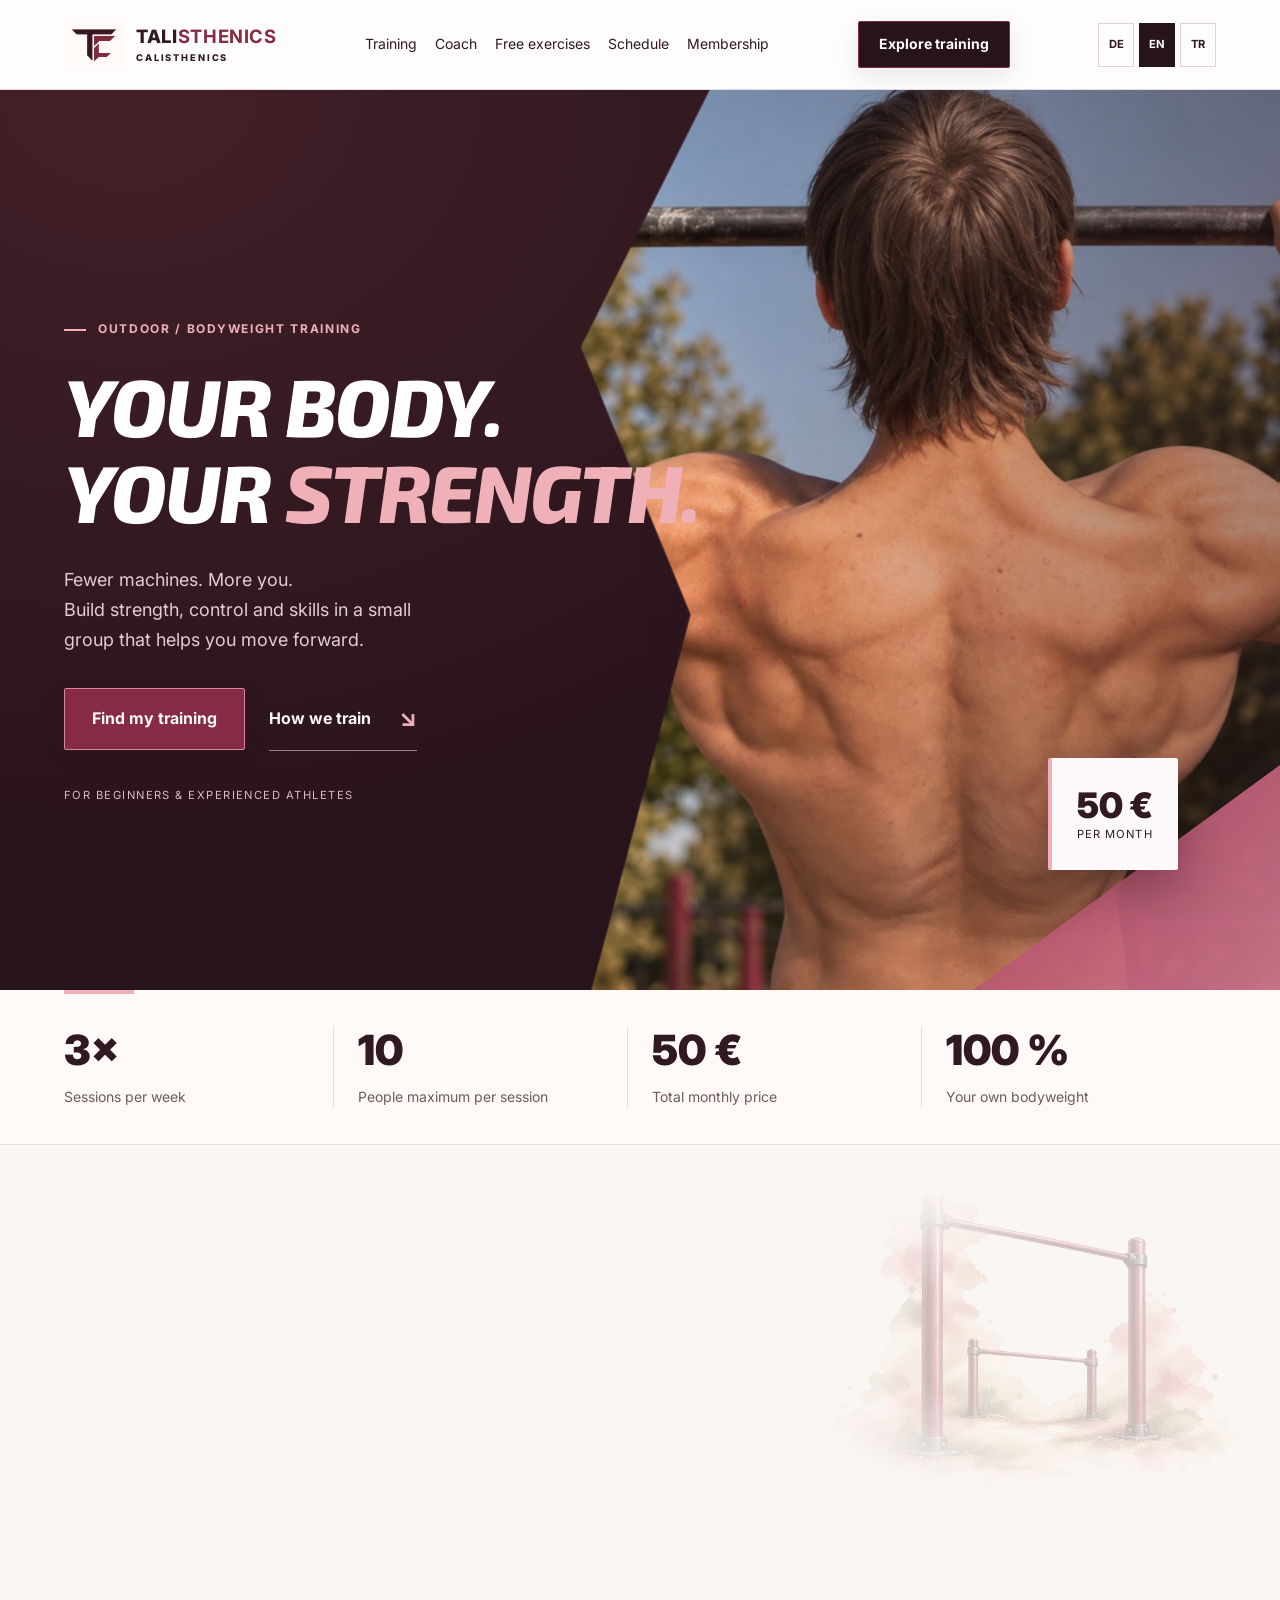
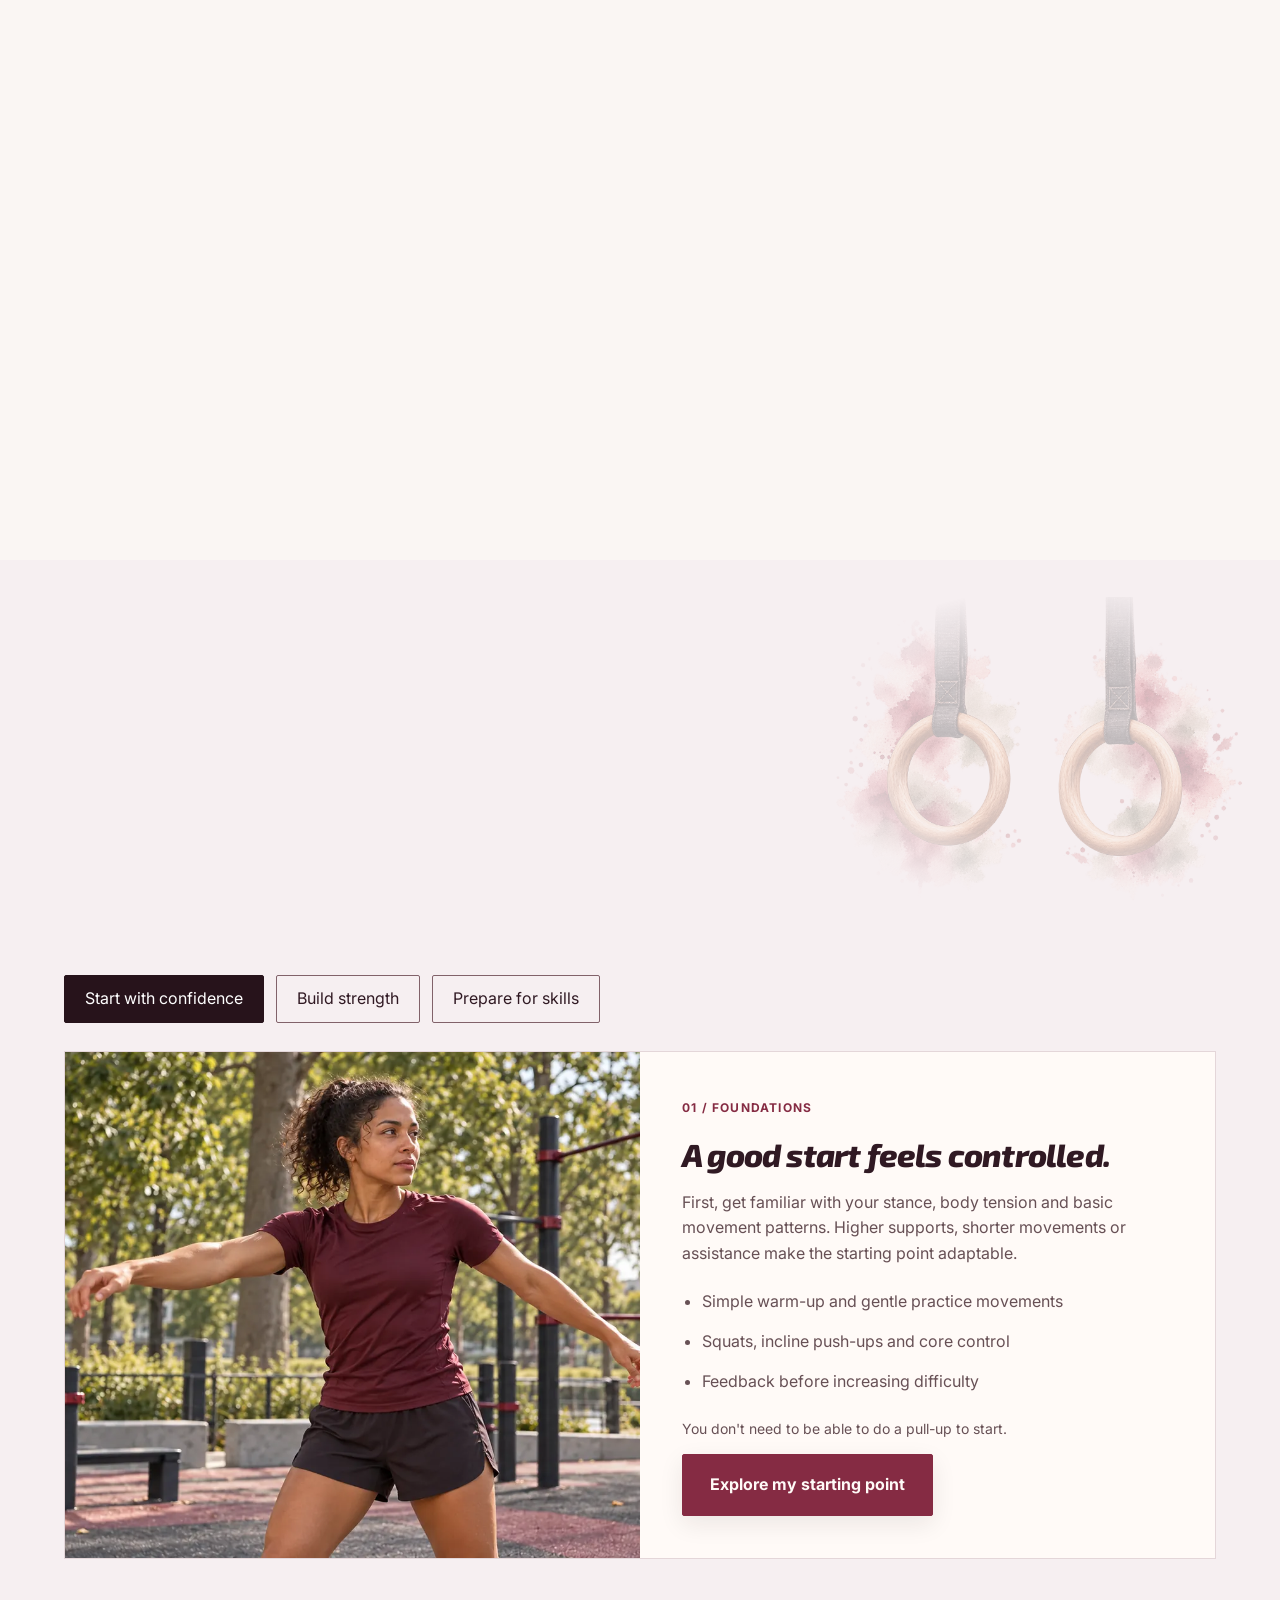
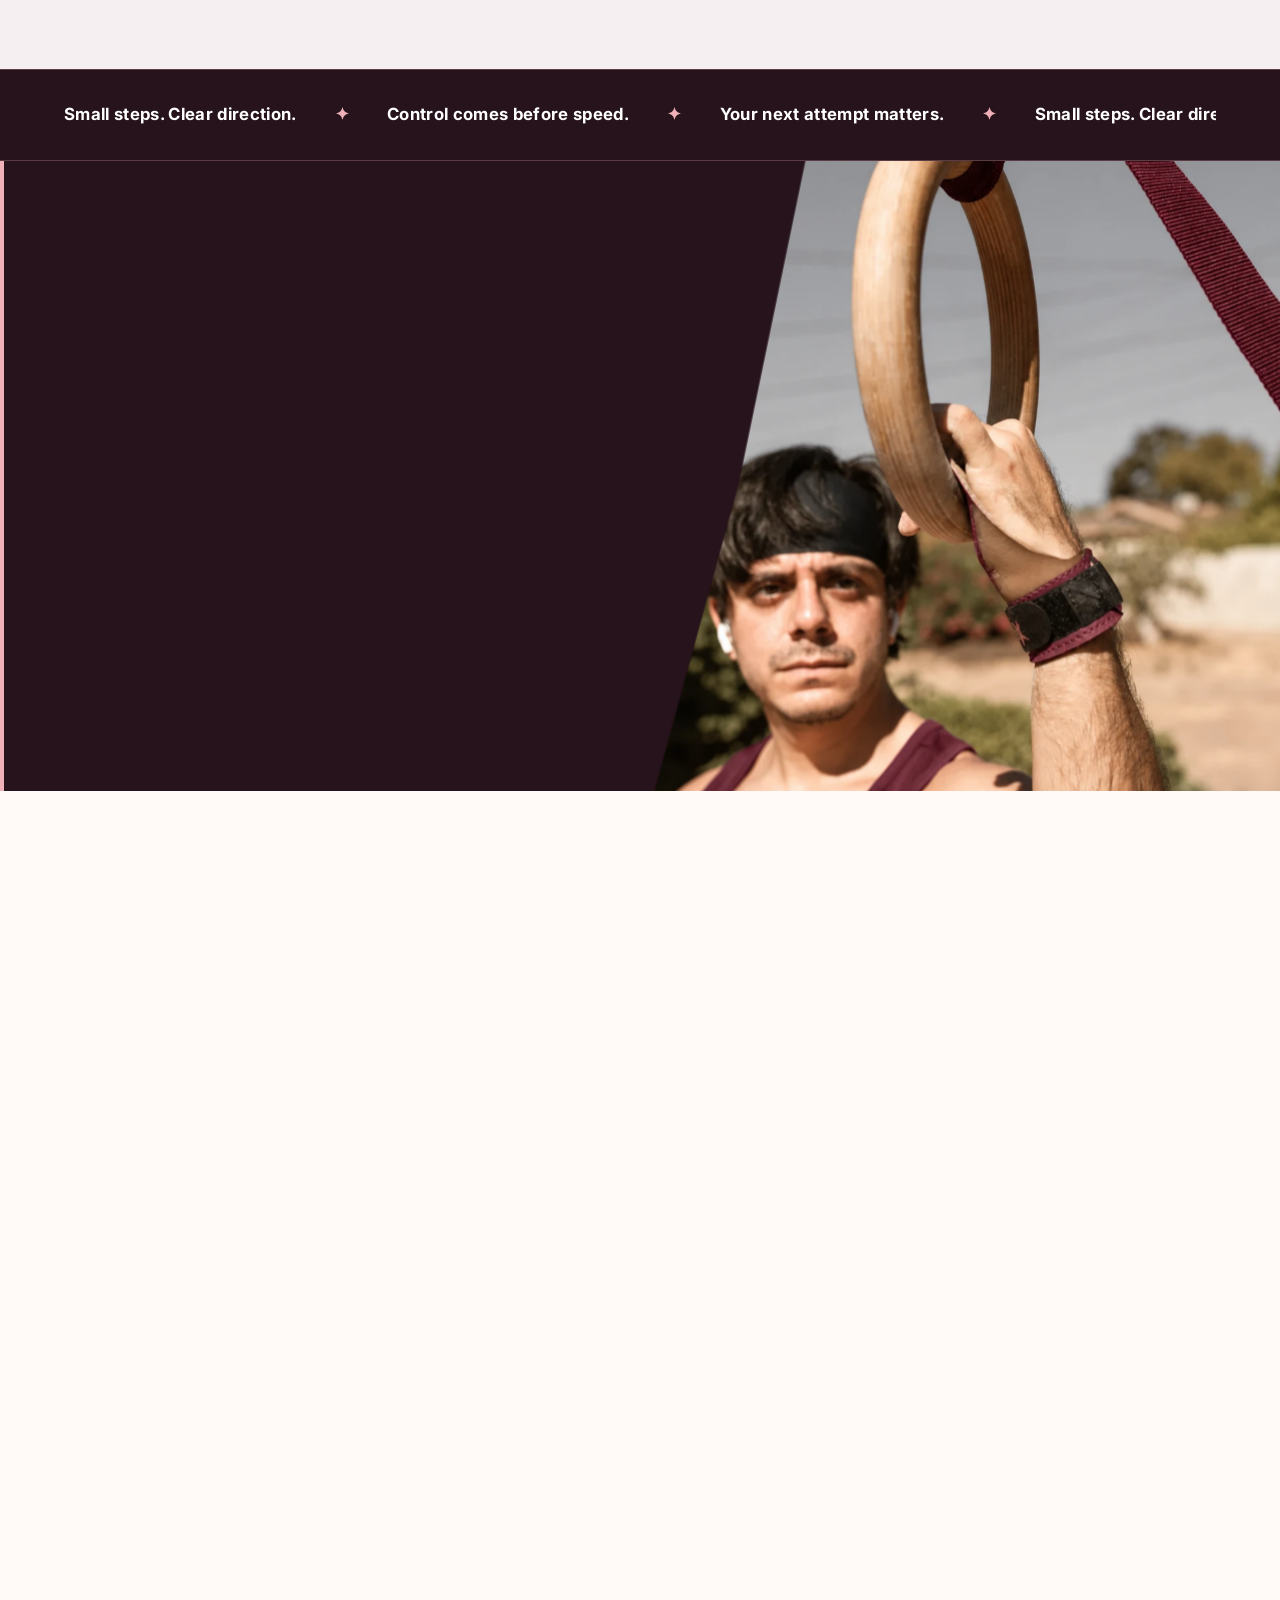
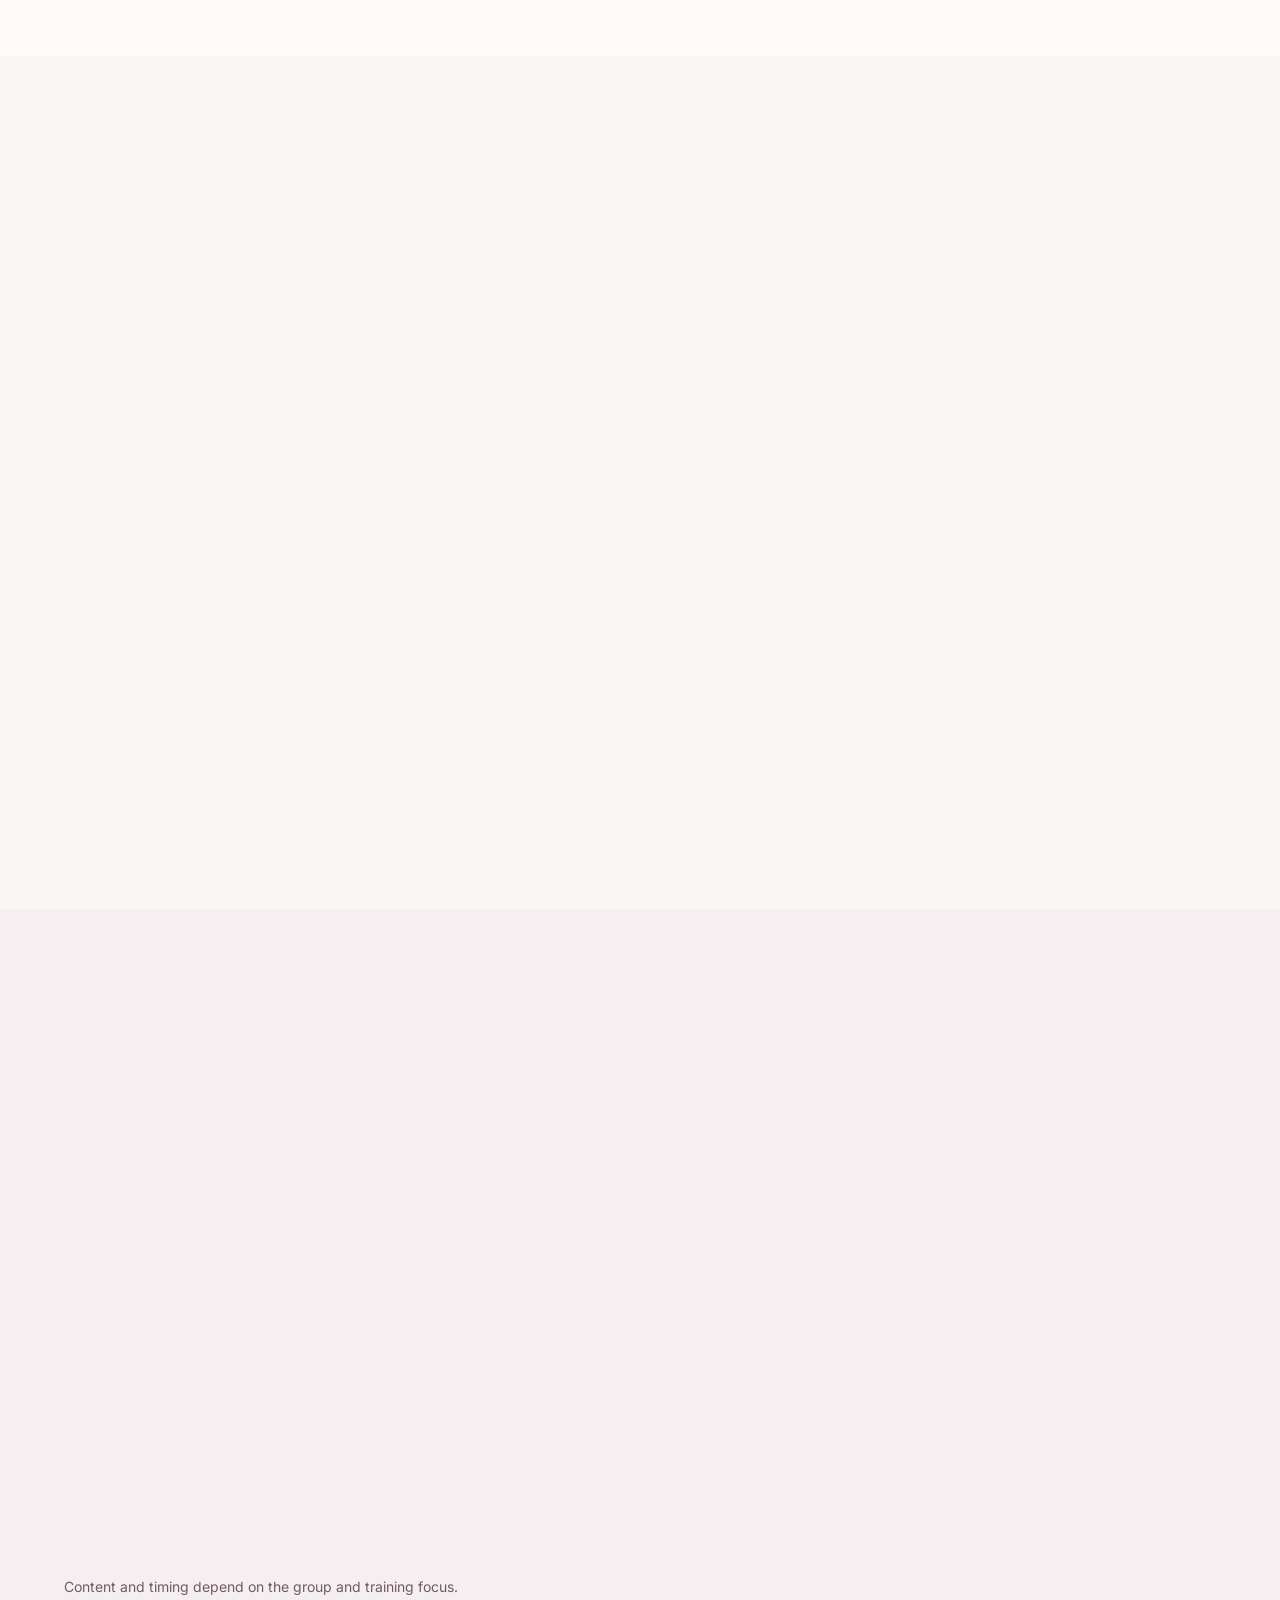
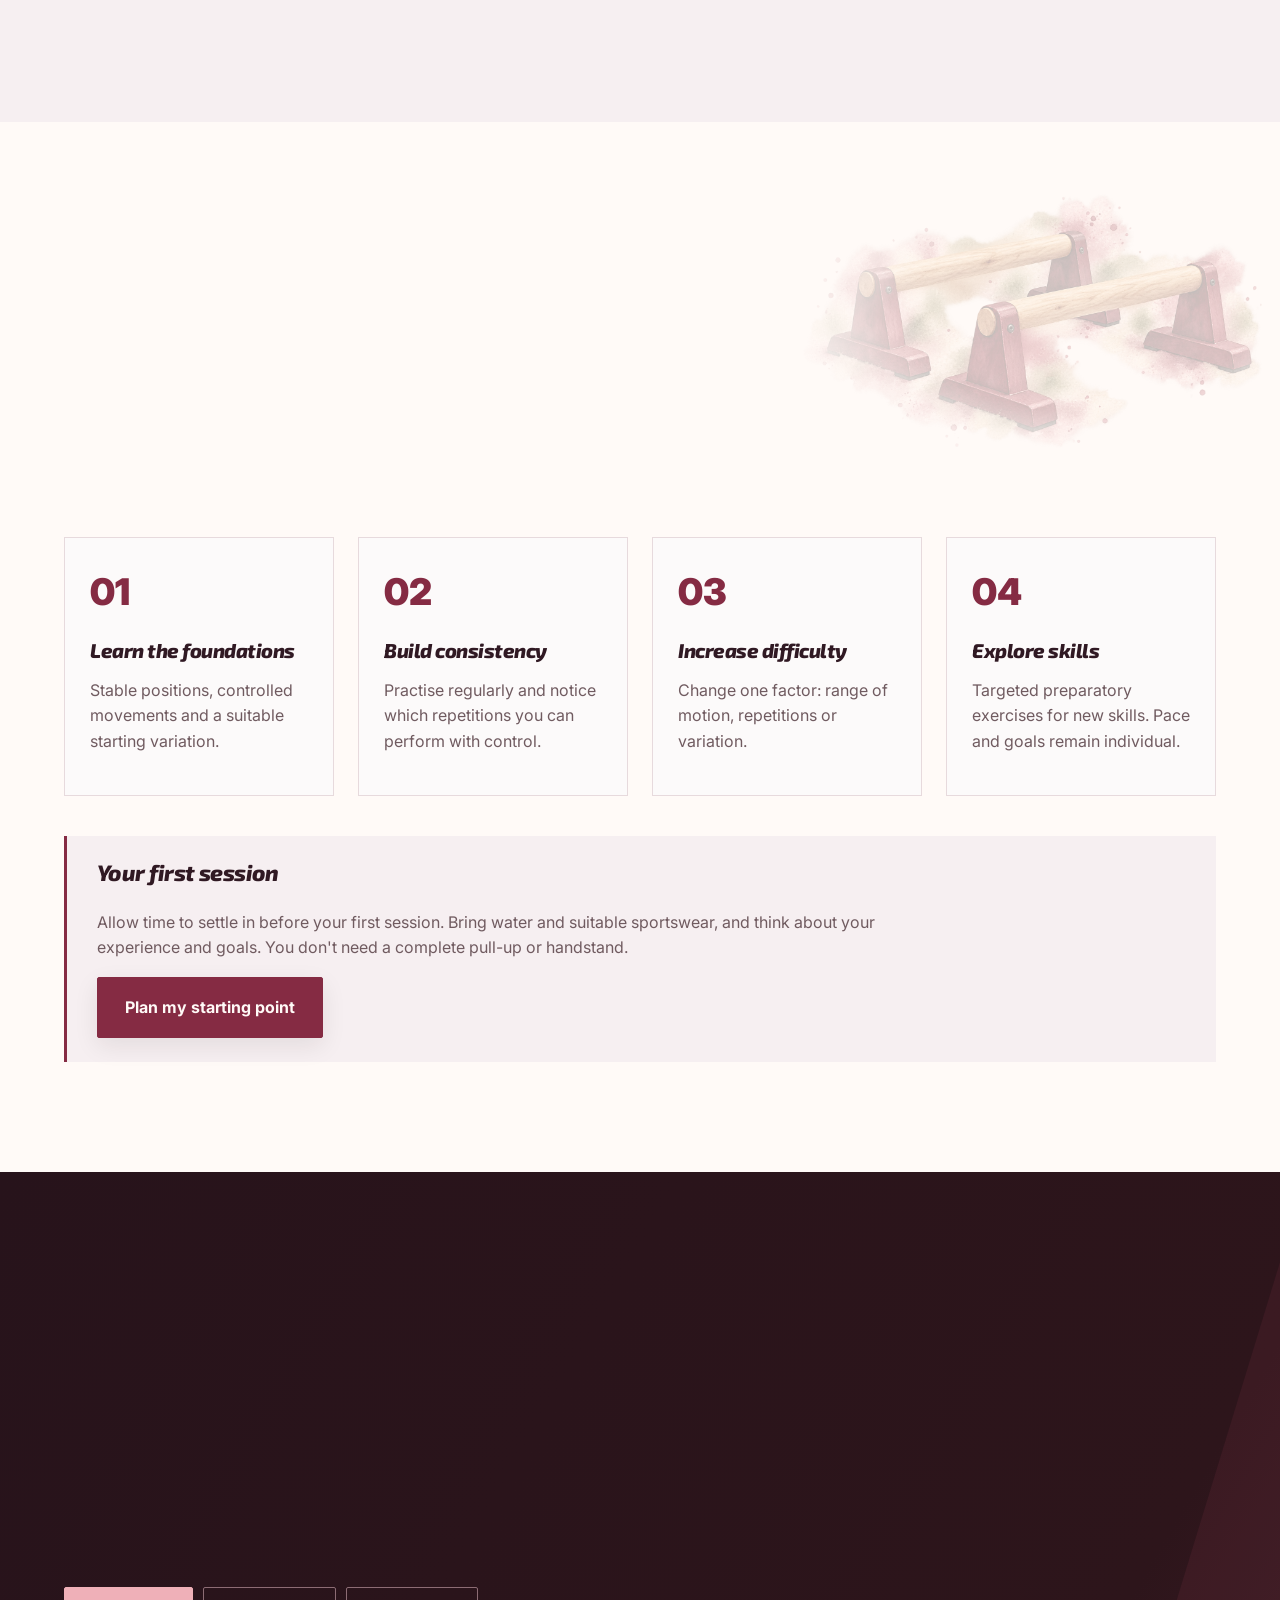
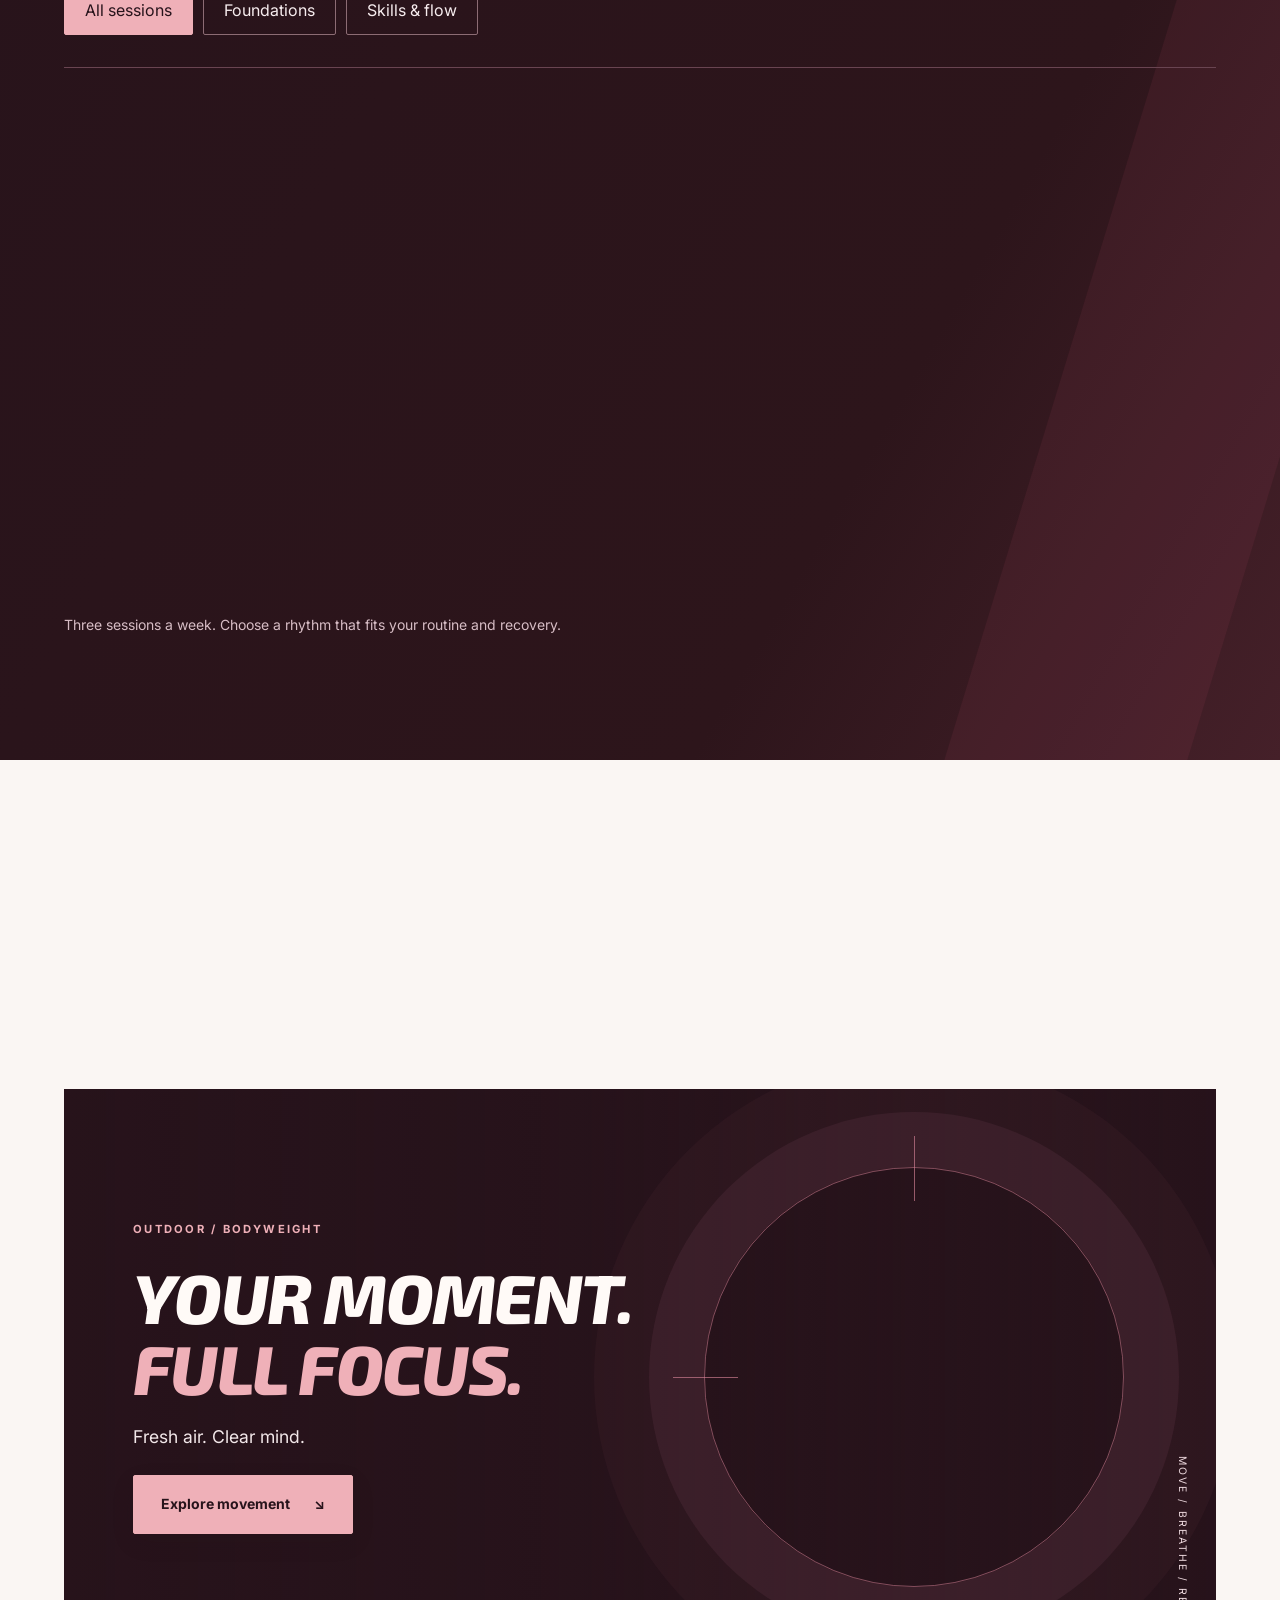
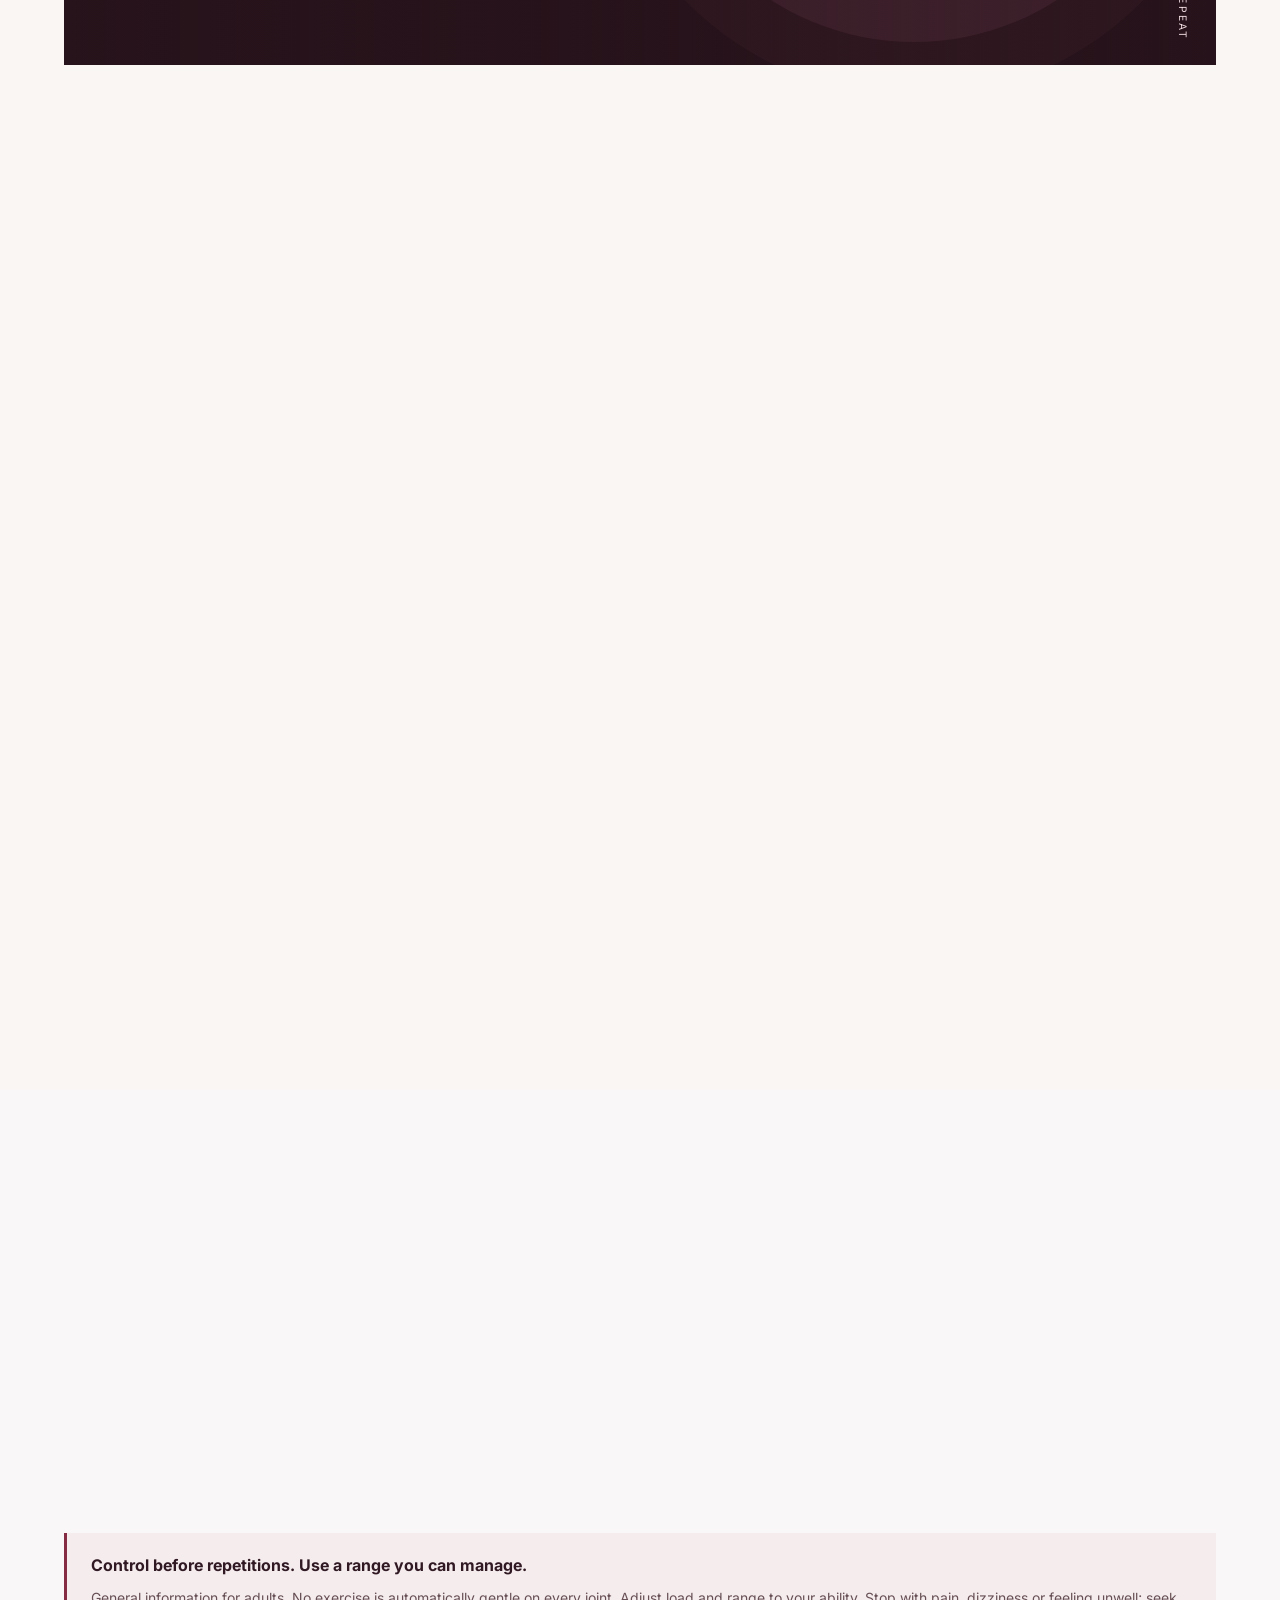
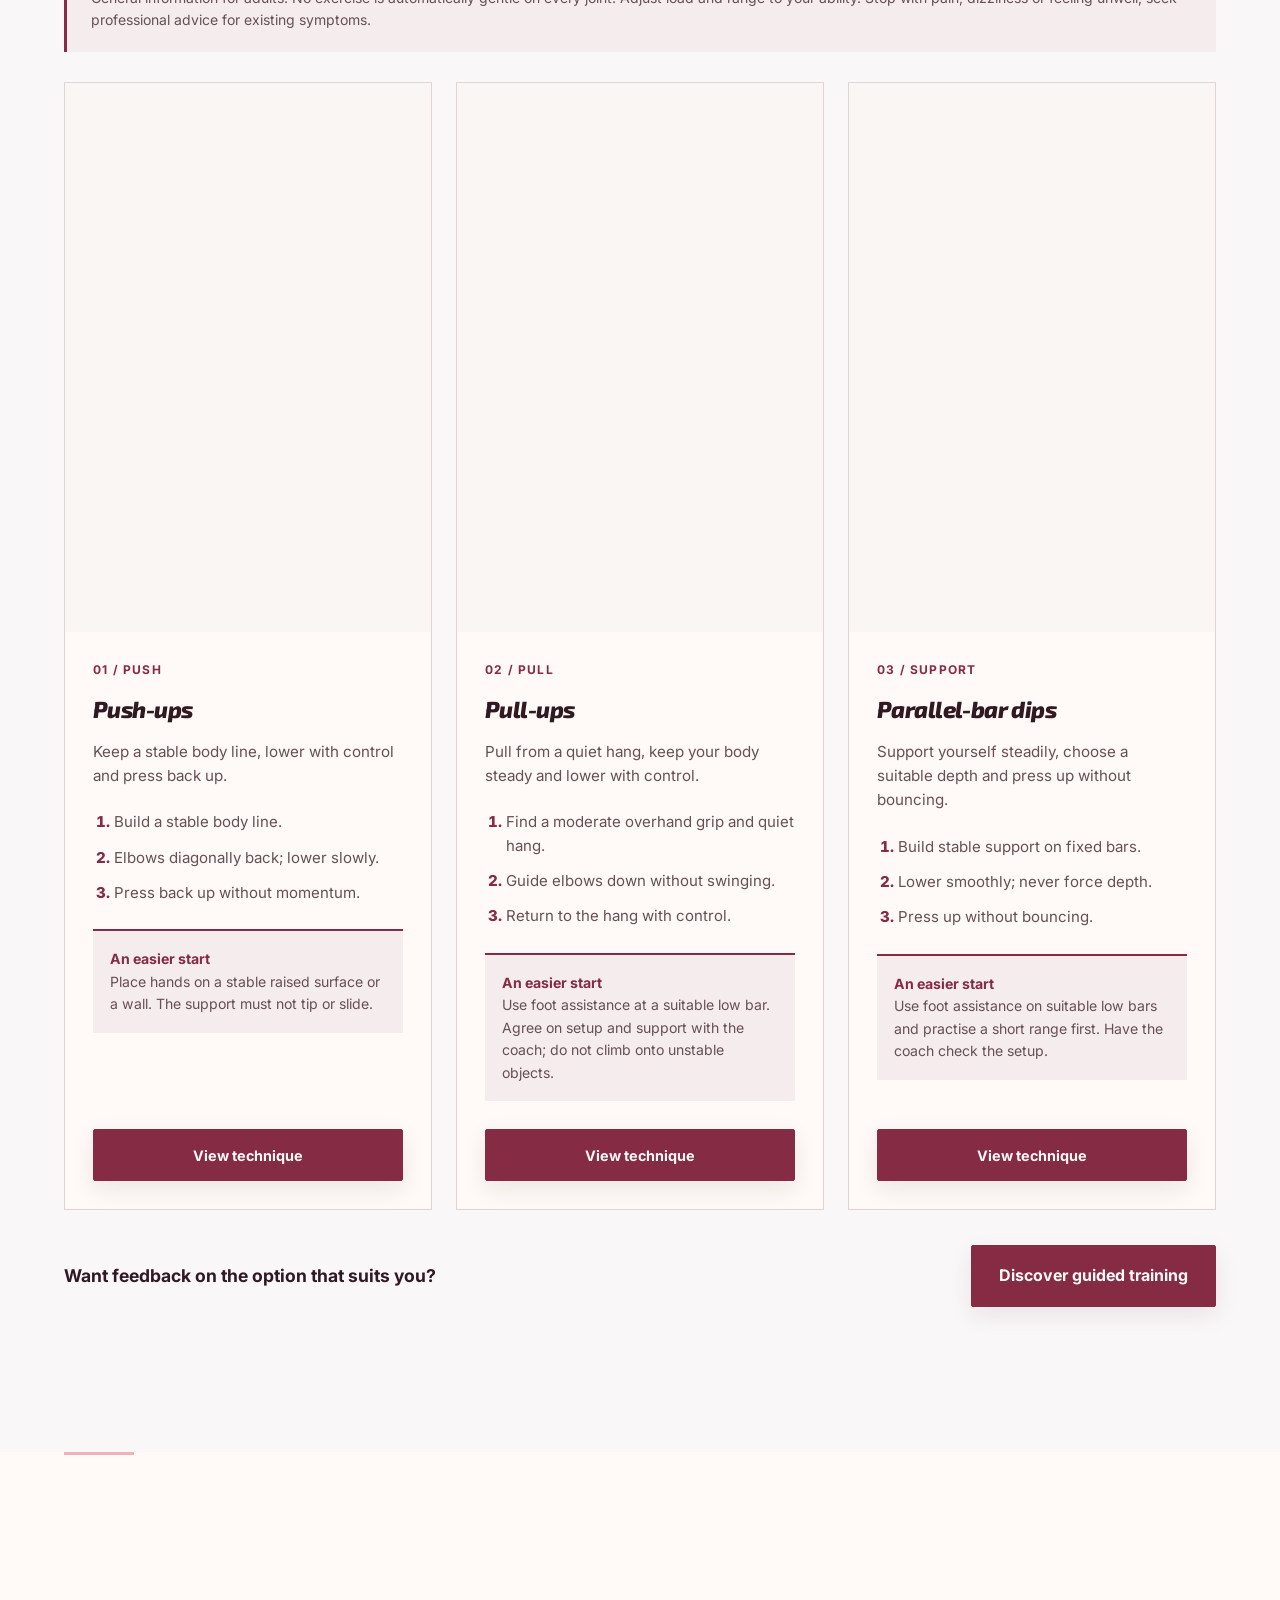
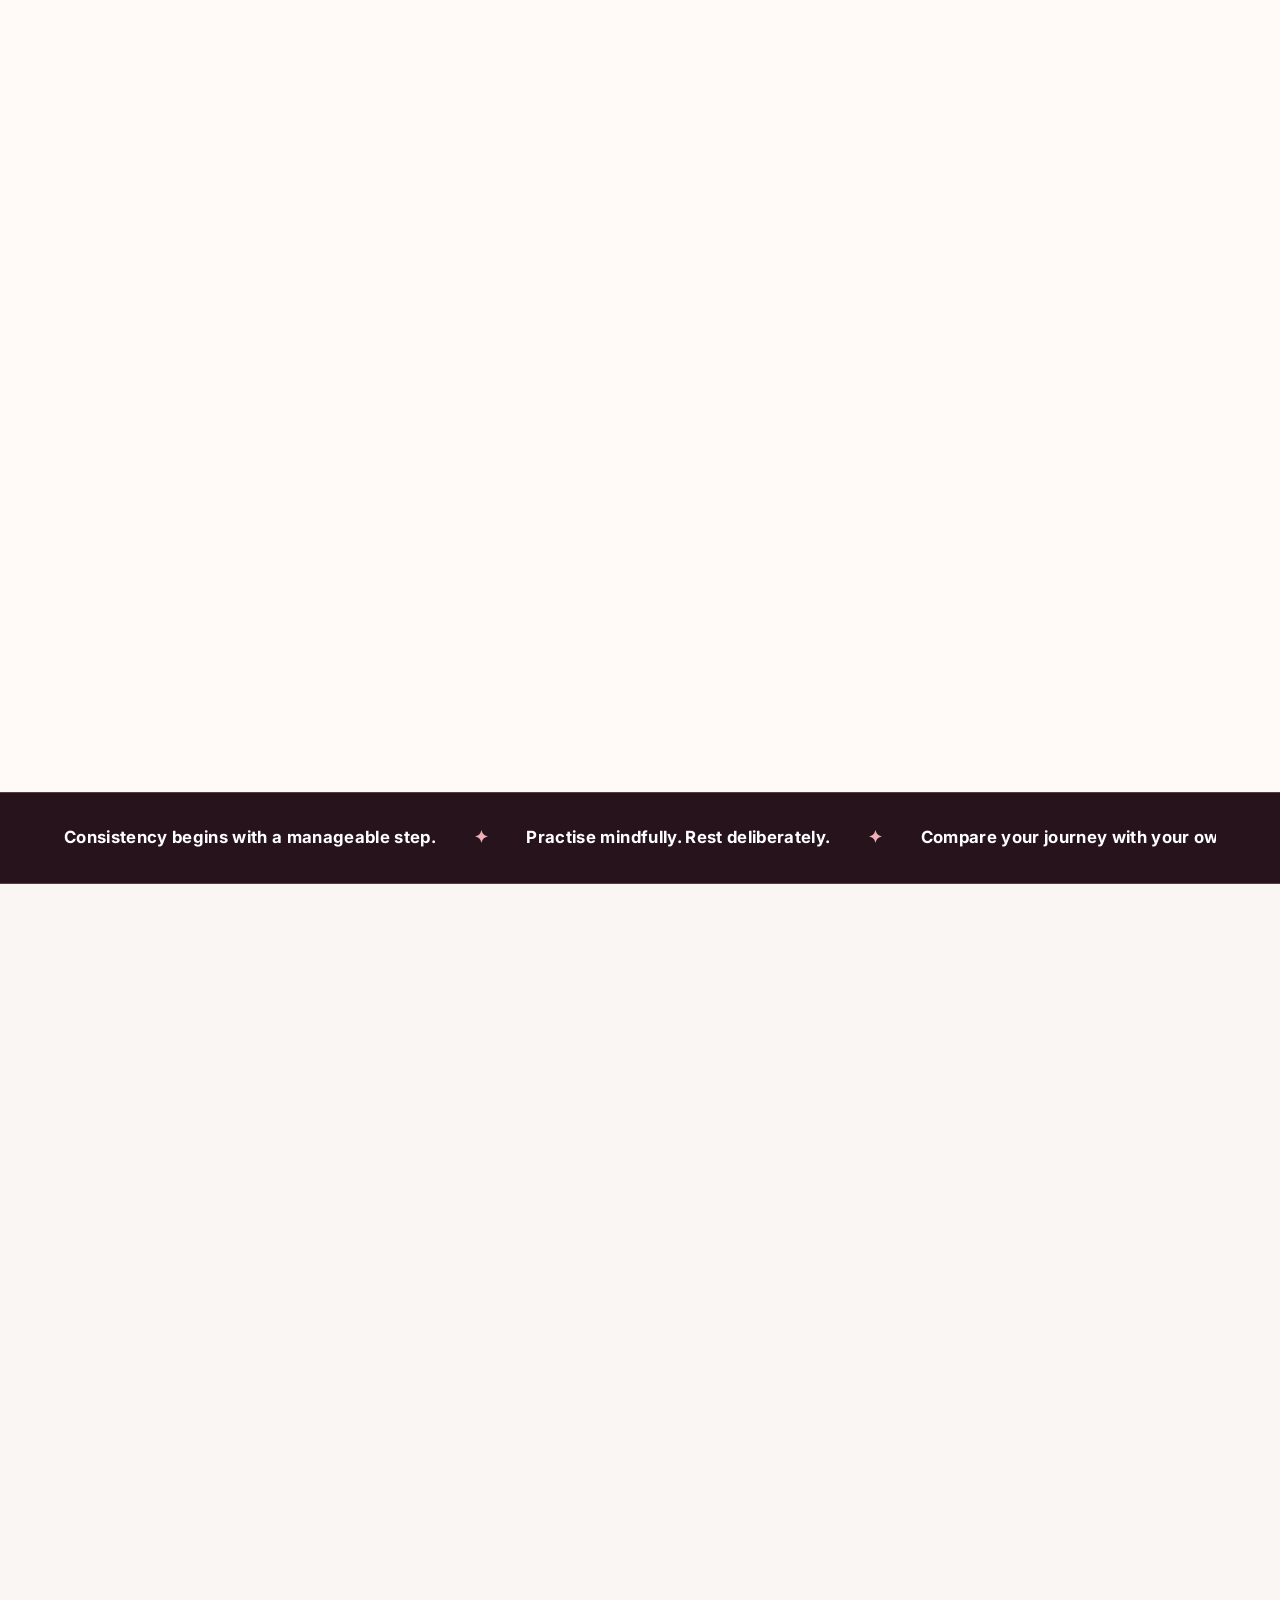
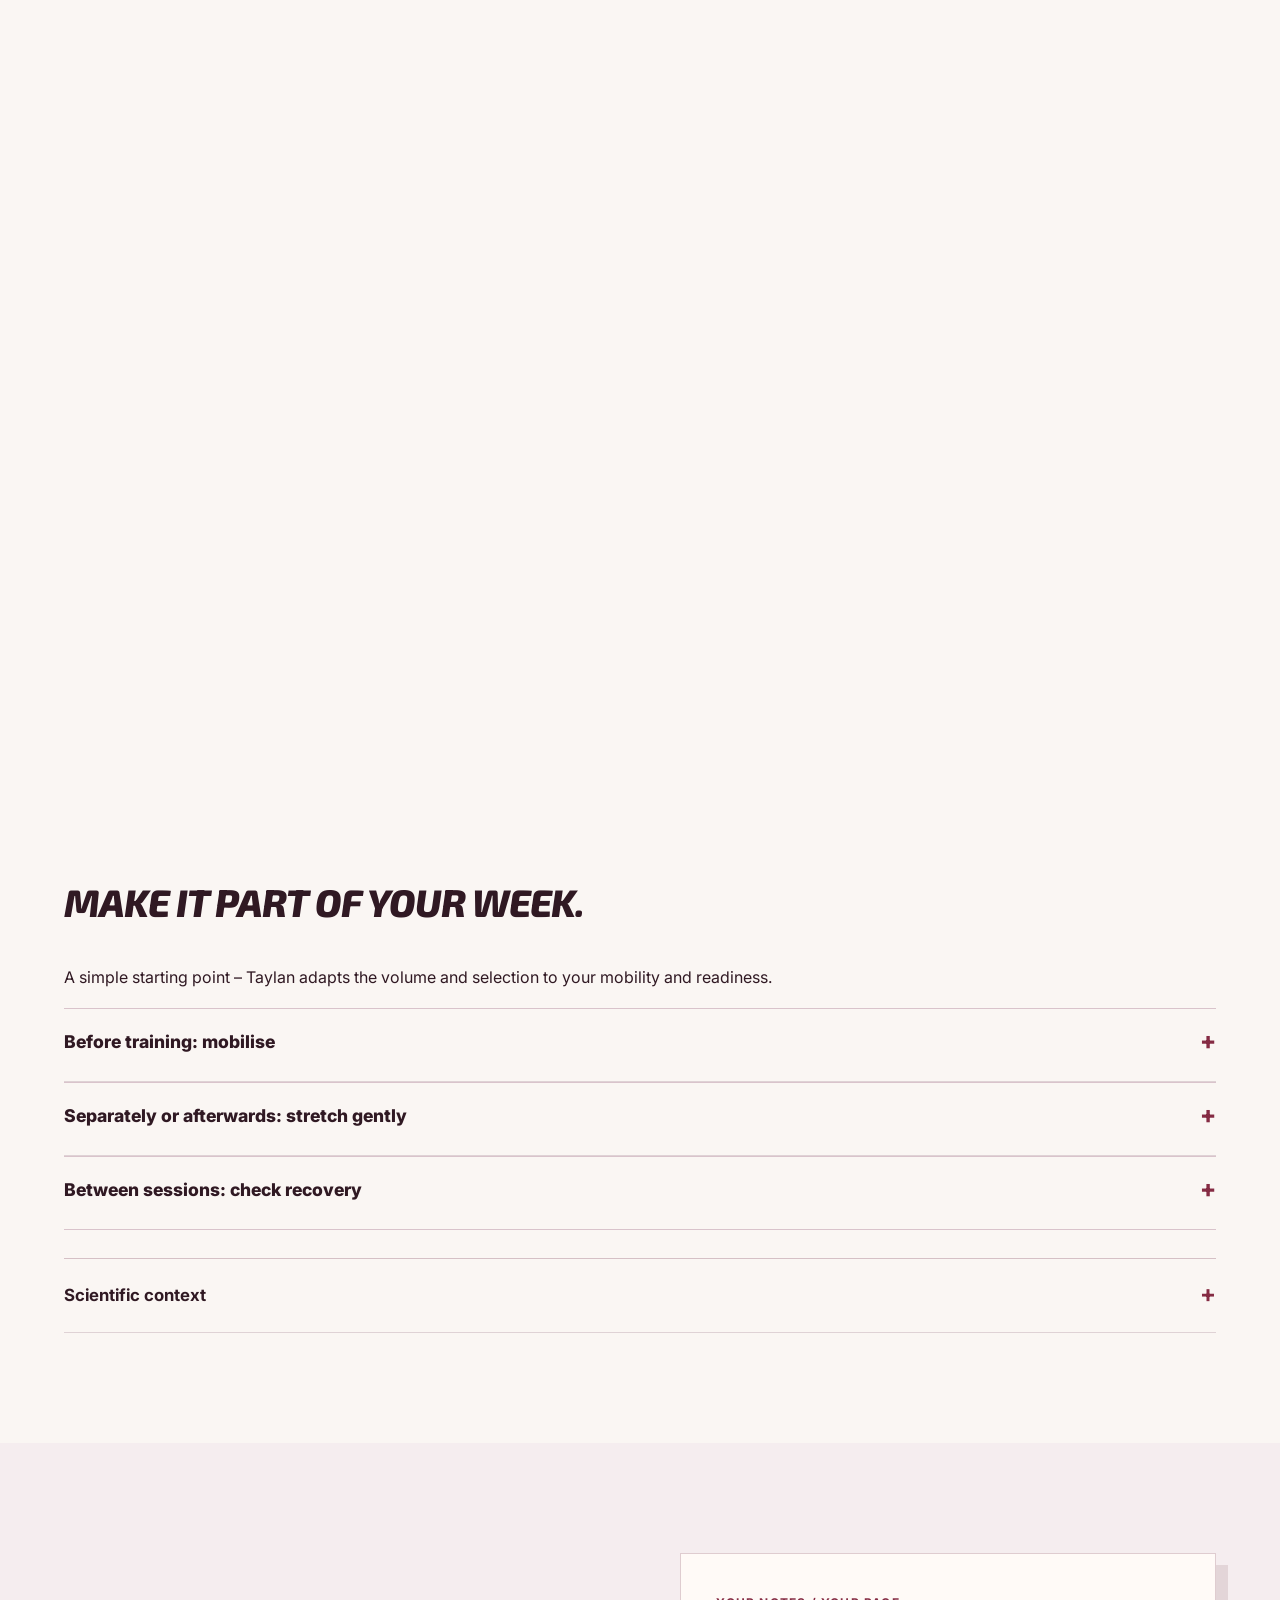
==== commit 040a67e6: "Apply Inter body text and Exo 2 Extra Bold Italic headings across all languages" ====
--- a/en/index.html
+++ b/en/index.html
@@ -5,7 +5,8 @@
 <meta name="robots" content="noindex,nofollow"><meta name="description" content="Calisthenics in small groups. Train three times a week, €50 per month, maximum ten people per session.">
 <meta name="theme-color" content="#27131b"><meta name="referrer" content="strict-origin-when-cross-origin">
 <meta http-equiv="Content-Security-Policy" content="default-src &#x27;self&#x27;; script-src &#x27;self&#x27;; style-src &#x27;self&#x27;; img-src &#x27;self&#x27; data:; font-src &#x27;self&#x27;; connect-src &#x27;none&#x27;; object-src &#x27;none&#x27;; base-uri &#x27;none&#x27;; form-action &#x27;none&#x27;; upgrade-insecure-requests">
-<title>TALISTHENICS — Your body. Your strength.</title><link rel="stylesheet" href="../style-avatar20b.css?v=7"><link rel="stylesheet" href="../style-headings-watercolor34.css?v=1"><script src="../app-core17.js" defer></script>
+<title>TALISTHENICS — Your body. Your strength.</title><link rel="stylesheet" href="../style-avatar20b.css?v=7"><link rel="stylesheet" href="../style-headings-watercolor34.css?v=1">
+<link rel="stylesheet" href="../style-typography36.css?v=1"><script src="../app-core17.js" defer></script>
 <link rel="alternate" hreflang="de" href="https://o-some.github.io/testkunde/index.html"><link rel="alternate" hreflang="en" href="https://o-some.github.io/testkunde/en/index.html"><link rel="alternate" hreflang="tr" href="https://o-some.github.io/testkunde/tr/index.html"><link rel="canonical" href="https://o-some.github.io/testkunde/en/index.html"><link rel="icon" href="../assets/talisthenics-tc-brand19.webp" type="image/webp"></head>
 <body>
 <a class="skip" href="#main">Skip to content</a>
@@ -28,7 +29,7 @@
 <section class="section exercise-section" id="uebungen"><div class="section-head reveal"><p class="eyebrow">TALISTHENICS / PUSH · PULL · SUPPORT</p><h2>THREE BASICS.<br><em>CONTROLLED EXECUTION.</em></h2><p>Push-ups, pull-ups and dips: three fundamental movements with illustrated phases, technique cues and an easier option. Open the full guide right here – no sign-up needed.</p></div><div class="exercise-safety"><strong>Control before repetitions. Use a range you can manage.</strong><p>General information for adults. No exercise is automatically gentle on every joint. Adjust load and range to your ability. Stop with pain, dizziness or feeling unwell; seek professional advice for existing symptoms.</p></div><div class="exercise-card-grid exercise-core-grid"><article class="exercise-tile"><img src="../assets/guide-pushup-core17.webp" alt="Three floor push-up phases: high plank, controlled lowering and return to high plank." loading="lazy" width="1024" height="1536"><div><span class="tag">01 / PUSH</span><h3>Push-ups</h3><p class="exercise-description">Keep a stable body line, lower with control and press back up.</p><ol class="exercise-card-cues"><li>Build a stable body line.</li><li>Elbows diagonally back; lower slowly.</li><li>Press back up without momentum.</li></ol><p class="exercise-card-easier"><strong>An easier start</strong><br>Place hands on a stable raised surface or a wall. The support must not tip or slide.</p><button class="button" data-exercise="exercise-1" aria-haspopup="dialog">View technique<span class="sr-only">: Push-ups</span></button></div></article><article class="exercise-tile"><img src="../assets/guide-pullup-core17.webp" alt="Three moderate overhand pull-up phases: extended-arm hang, upper pulling position and controlled return." loading="lazy" width="1024" height="1536"><div><span class="tag">02 / PULL</span><h3>Pull-ups</h3><p class="exercise-description">Pull from a quiet hang, keep your body steady and lower with control.</p><ol class="exercise-card-cues"><li>Find a moderate overhand grip and quiet hang.</li><li>Guide elbows down without swinging.</li><li>Return to the hang with control.</li></ol><p class="exercise-card-easier"><strong>An easier start</strong><br>Use foot assistance at a suitable low bar. Agree on setup and support with the coach; do not climb onto unstable objects.</p><button class="button" data-exercise="exercise-2" aria-haspopup="dialog">View technique<span class="sr-only">: Pull-ups</span></button></div></article><article class="exercise-tile"><img src="../assets/guide-dip-core17.webp" alt="Three fixed parallel-bar dip phases: top support, moderate lowering and return to support." loading="lazy" width="1024" height="1536"><div><span class="tag">03 / SUPPORT</span><h3>Parallel-bar dips</h3><p class="exercise-description">Support yourself steadily, choose a suitable depth and press up without bouncing.</p><ol class="exercise-card-cues"><li>Build stable support on fixed bars.</li><li>Lower smoothly; never force depth.</li><li>Press up without bouncing.</li></ol><p class="exercise-card-easier"><strong>An easier start</strong><br>Use foot assistance on suitable low bars and practise a short range first. Have the coach check the setup.</p><button class="button" data-exercise="exercise-3" aria-haspopup="dialog">View technique<span class="sr-only">: Parallel-bar dips</span></button></div></article></div><div class="exercise-next"><p>Want feedback on the option that suits you?</p><button class="button primary" data-open="booking">Discover guided training</button></div></section><section class="pricing section" id="preis"><div class="reveal"><p class="eyebrow">05 / YOUR MEMBERSHIP</p><h2>BIG STEP.<br><em>CLEAR PRICE.</em></h2><p>An offer that fits your everyday life. Personally guided group training with room for your progress.</p><img class="price-image" src="../assets/trainer-pricing-bordeaux21.webp" alt="Trainer at a calisthenics frame with Bordeaux-coloured bars." loading="lazy" width="1536" height="1024"></div><article class="price-card reveal"><span class="tag">TALISTHENICS</span><div class="price">50 <span>€</span></div><p class="price-period">per person / month · total price</p><ul><li>Three guided sessions per week</li><li>Maximum ten people at a time</li><li>Exercise variations for your level</li><li>Strength, skills and mobility</li><li>Technique feedback</li></ul><button class="button" data-book>Plan my starting point</button><p class="fine">Plan your start with a session and your training level.</p></article></section>
 <aside class="wisdom-band" aria-label="Training thoughts"><div class="wisdom-window"><div class="wisdom-track" id="wisdom-2"><div class="wisdom-line"><span>Consistency begins with a manageable step.</span><span aria-hidden="true">✦</span><span>Practise mindfully. Rest deliberately.</span><span aria-hidden="true">✦</span><span>Compare your journey with your own beginning.</span><span aria-hidden="true">✦</span></div><div class="wisdom-line" aria-hidden="true"><span>Consistency begins with a manageable step.</span><span aria-hidden="true">✦</span><span>Practise mindfully. Rest deliberately.</span><span aria-hidden="true">✦</span><span>Compare your journey with your own beginning.</span><span aria-hidden="true">✦</span></div></div></div><button class="wisdom-toggle sr-only" aria-controls="wisdom-2" aria-pressed="false">Stop scrolling text</button></aside><section class="section training-language mobility-section" id="begriffe"><div class="section-head reveal"><p class="eyebrow">Understanding calisthenics and flexibility</p><h2>STAY MOBILE.<br><em>RECOVER WITH INTENT.</em></h2><p>Strength needs freedom of movement. Progress needs recovery. Connect controlled mobility, appropriate training loads and rest in your routine.</p></div><div class="mobility-grid"><article class="mobility-card reveal"><span class="mobility-num" aria-hidden="true">01</span><h3>Build flexibility</h3><p>Regular stretching can increase your range of motion. Active mobility also trains control within that range. Greater depth is useful only when you can use it without compensation or pain.</p></article><article class="mobility-card reveal"><span class="mobility-num" aria-hidden="true">02</span><h3>Reduce injury risks</h3><p>Stretching alone does not reliably prevent injuries. Appropriate exercise variations, gradual loading and controlled technique matter. Include a preparatory warm-up; it cannot guarantee injury-free training.</p></article><article class="mobility-card reveal"><span class="mobility-num" aria-hidden="true">03</span><h3>Take recovery seriously</h3><p>Gentle stretching can feel pleasant after training. Evidence does not convincingly support faster strength recovery or reduced soreness. Make room for sleep, food, fluids and recovery between demanding sessions.</p></article></div><div class="adaptation-panel reveal"><p class="eyebrow">Supercompensation · explained simply</p><h3>THE STIMULUS STARTS IT.<br><em>REST IS PART OF IT.</em></h3><p class="adaptation-intro">A demanding session initially leaves you fatigued. With recovery, your body can respond to repeated, appropriate training stimuli and improve its capacity. The simplified supercompensation model describes this relationship.</p><ol class="adaptation-stages"><li><span aria-hidden="true">01</span><h4>Training stimulus</h4><p>A challenge matched to your current ability.</p></li><li><span aria-hidden="true">02</span><h4>Fatigue</h4><p>Performance may temporarily drop. Going harder is not automatically better now.</p></li><li><span aria-hidden="true">03</span><h4>Recovery</h4><p>Manage load, sleep and replenish energy.</p></li><li><span aria-hidden="true">04</span><h4>Adaptation</h4><p>Across sessions you may become more capable and gradually adjust the next challenge.</p></li></ol><p class="adaptation-limit">A thinking tool, not a timer: muscles, tendons and the nervous system adapt differently. There is no universal 48-hour window or guaranteed performance jump after every workout.</p></div><div class="mobility-practice"><h3>MAKE IT PART OF YOUR WEEK.</h3><p>A simple starting point – Taylan adapts the volume and selection to your mobility and readiness.</p><details class="mobility-routine"><summary>Before training: mobilise</summary><p>Start with easy walking or light movement. Mobilise wrists and shoulders with small, controlled circles and pain-free movements. Rehearse the first strength exercise using a much easier variation before increasing load. Long, intense stretches do not replace this warm-up.</p></details><details class="mobility-routine"><summary>Separately or afterwards: stretch gently</summary><p>For the chest: place a forearm against a stable wall and slowly turn away, keeping the shoulder relaxed. For the calf: place hands against a wall, step one foot back and keep that heel down. Pause briefly at a mild stretch, breathe calmly and release slowly. Do not bounce or push into joint pain. Work both sides within a comfortable range.</p></details><details class="mobility-routine"><summary>Between sessions: check recovery</summary><p>Allow easier days or rest between highly demanding sessions for the same muscle groups. Three weekly sessions need not all be maximal. During your warm-up, check your movement control and whether an easy variation feels normal. Reduce volume if performance clearly drops; stop for sharp pain and seek professional assessment.</p></details></div><details class="exercise-evidence mobility-evidence"><summary>Scientific context</summary><p>Research supports improved flexibility with regular stretching. Stretching alone has not demonstrated reliable injury prevention or faster recovery. Many studied sports differ from calisthenics. This routine is practical guidance, not individual treatment.</p><ul><li><a href="https://pubmed.ncbi.nlm.nih.gov/37301370/" rel="noreferrer">Stretching and range of motion</a></li><li><a href="https://pubmed.ncbi.nlm.nih.gov/24100287/" rel="noreferrer">Injury prevention</a></li><li><a href="https://pubmed.ncbi.nlm.nih.gov/34025459/" rel="noreferrer">Stretching and recovery</a></li><li><a href="https://pubmed.ncbi.nlm.nih.gov/32813181/" rel="noreferrer">Adjusting load to readiness</a></li></ul></details></section><section class="section training-journal"><div class="reveal"><p class="eyebrow">YOUR TRAINING JOURNAL</p><h2>PROGRESS.<br><em>YOUR WAY.</em></h2><p>After a session, note which variation you used and how controlled it felt. The template helps you pick up a specific point next time.</p><a class="button" href="../assets/trainingsbogen-en.txt" download>Download training journal</a><p class="fine">Free text template for your own notes. No account or data sent to this website.</p></div><div class="journal-preview"><span class="tag">YOUR NOTES / YOUR PACE</span><h3>One session. One clear entry.</h3><ol><li>Date &amp; exercise</li><li>Variation used</li><li>Sets, repetitions or hold time</li><li>What felt stable?</li><li>What would you like to discuss next?</li></ol></div></section><section class="section starter-month"><div class="section-head reveal"><p class="eyebrow">GUIDANCE / NO PERFORMANCE PROMISE</p><h2>YOUR FIRST MONTH.<br><em>WITH A CLEAR THREAD.</em></h2><p>A clear starting point helps you stay consistent. Pace and next steps depend on your level, attendance and wellbeing.</p></div><div class="month-grid"><article class="reveal"><span>WEEK 01</span><h3>Get familiar</h3><p>Explore the routine, equipment and basic movements. Find suitable variations and ask questions.</p><strong>Focus: start safely</strong></article><article class="reveal"><span>WEEK 02</span><h3>Repeat</h3><p>Try familiar exercises again. Practise consistent starting positions and a calm pace.</p><strong>Focus: gain direction</strong></article><article class="reveal"><span>WEEK 03</span><h3>Fine-tune</h3><p>Discuss with the trainer whether range or variation can be adjusted. Simplify deliberately if needed.</p><strong>Focus: adjust the load</strong></article><article class="reveal"><span>WEEK 04</span><h3>Review</h3><p>Note what feels more stable and what you&#x27;d like to keep practising. Discuss the next focus.</p><strong>Focus: move forward thoughtfully</strong></article></div></section>
 <section class="section preparation"><div class="preparation-copy reveal"><p class="eyebrow">BEFORE YOUR FIRST SESSION</p><h2>SMALL BAG.<br><em>WELL PREPARED.</em></h2><p>You don&#x27;t need elaborate equipment. Flexible sportswear, suitable shoes and water make a good foundation.</p><ul class="kit-list"><li><strong>Sportswear &amp; shoes</strong><span>Comfortable, flexible and suitable for the surface.</span></li><li><strong>Water &amp; small towel</strong><span>Bring your own water bottle and a towel if needed.</span></li><li><strong>Time to arrive</strong><span>Arrive a few minutes early and discuss any questions.</span></li><li><strong>Know your limits</strong><span>Don&#x27;t continue with symptoms; discuss relevant limitations beforehand.</span></li></ul></div><figure class="preparation-image reveal"><div class="depth-window" data-depth="kit"><img src="../assets/15-equipment18.webp" alt="Gym bag, water bottle, wooden-handle parallettes, wooden rings with straps and towel on a stone bench." loading="lazy" width="1536" height="1024"><span class="depth-grid" aria-hidden="true"></span></div><figcaption>PARALLETTES &amp; WOODEN RINGS / CONTROL STARTS WITH THE BASICS</figcaption></figure></section>
-<section class="faq section"><div><p class="eyebrow">06 / GOOD TO KNOW</p><h2>YOUR QUESTIONS.<br><em>CLEAR ANSWERS.</em></h2><img class="faq-watercolor" src="../assets/watercolor-faq34.webp" alt="" aria-hidden="true" loading="lazy" width="1536" height="1024"></div><div class="questions"><details><summary>What is calisthenics?</summary><p>Calisthenics mainly uses your own bodyweight. Bars, parallel bars or rings can support exercises. The focus is controlled movement, strength and body tension.</p></details><details><summary>Do I have to attend all three sessions?</summary><p>The three sessions form the weekly schedule. Training frequency and intensity should fit your level and recovery.</p></details><details><summary>Does everyone train at the same difficulty?</summary><p>Everyone can work on the same movement pattern using different variations. Control, experience and current capacity guide the choice.</p></details><details><summary>How do I plan my first session?</summary><p>Choose a session and your level in the starting-point planner. This helps you identify when you&#x27;d like to begin and your current foundations.</p></details><details><summary>How do I prepare for outdoor training?</summary><p>Wear suitable sportswear and shoes, bring water and check the weather before training. Adapt clothing and effort to the conditions.</p></details><details><summary>Can I view the free exercises without signing up?</summary><p>Yes. All three illustrated guides are directly accessible. Click “View technique”. The full instructions appear on this website, and you can also view the illustration at full size.</p></details><details><summary>Do I need to be fit already?</summary><p>No. Start with the foundations and increase the load gradually. Different variations let you start at your current level.</p></details><details><summary>What does the €50 include?</summary><p>The three guided weekly sessions are included. No more than ten people train per session.</p></details><details><summary>What should I bring?</summary><p>Sportswear, suitable shoes, water and a towel if needed. Personal training aids are optional.</p></details><details><summary>What does the starting-point planner do?</summary><p>Choose a session and your level. The planner shows your choice without requesting or sending personal data. It does not reserve a training place.</p></details><details><summary>What about symptoms or injuries?</summary><p>If you have pain, existing conditions or uncertainty, seek medical advice before participating. Stop exercises if symptoms occur. Training does not replace medical advice or treatment.</p></details></div></section>
+<section class="faq section"><div><p class="eyebrow">06 / GOOD TO KNOW</p><h2>YOUR QUESTIONS.<br><em>CLEAR ANSWERS.</em></h2><img class="faq-watercolor" src="../assets/watercolor-faq35.webp" alt="" aria-hidden="true" loading="lazy" width="1536" height="1024"></div><div class="questions"><details><summary>What is calisthenics?</summary><p>Calisthenics mainly uses your own bodyweight. Bars, parallel bars or rings can support exercises. The focus is controlled movement, strength and body tension.</p></details><details><summary>Do I have to attend all three sessions?</summary><p>The three sessions form the weekly schedule. Training frequency and intensity should fit your level and recovery.</p></details><details><summary>Does everyone train at the same difficulty?</summary><p>Everyone can work on the same movement pattern using different variations. Control, experience and current capacity guide the choice.</p></details><details><summary>How do I plan my first session?</summary><p>Choose a session and your level in the starting-point planner. This helps you identify when you&#x27;d like to begin and your current foundations.</p></details><details><summary>How do I prepare for outdoor training?</summary><p>Wear suitable sportswear and shoes, bring water and check the weather before training. Adapt clothing and effort to the conditions.</p></details><details><summary>Can I view the free exercises without signing up?</summary><p>Yes. All three illustrated guides are directly accessible. Click “View technique”. The full instructions appear on this website, and you can also view the illustration at full size.</p></details><details><summary>Do I need to be fit already?</summary><p>No. Start with the foundations and increase the load gradually. Different variations let you start at your current level.</p></details><details><summary>What does the €50 include?</summary><p>The three guided weekly sessions are included. No more than ten people train per session.</p></details><details><summary>What should I bring?</summary><p>Sportswear, suitable shoes, water and a towel if needed. Personal training aids are optional.</p></details><details><summary>What does the starting-point planner do?</summary><p>Choose a session and your level. The planner shows your choice without requesting or sending personal data. It does not reserve a training place.</p></details><details><summary>What about symptoms or injuries?</summary><p>If you have pain, existing conditions or uncertainty, seek medical advice before participating. Stop exercises if symptoms occur. Training does not replace medical advice or treatment.</p></details></div></section>
 <section class="final-cta"><p class="eyebrow">YOUR NEXT STEP STARTS HERE.</p><h2>LESS “SOMEDAY”.<br><em>MORE ACTION.</em></h2><button class="button" data-book>Explore training</button><span>3× per week · €50 a month · maximum 10 per session</span></section>
 </main>
 <footer><div class="footer-top"><a class="brand" href="#"><img class="brand-mark" src="../assets/talisthenics-tc-brand19.webp" width="60" height="48" alt=""><span class="brand-word">TALI<strong>STHENICS</strong><small>CALISTHENICS</small></span></a><p>Own your movement.<br>Strength. Control. Consistency.</p></div><div class="footer-bottom"><span>© 2026 TALISTHENICS</span><div><a href="impressum.html">Legal notice</a><a href="datenschutz.html">Privacy</a><a href="barrierefreiheit.html">Accessibility</a><a href="bildnachweise.html">Image credits</a></div></div></footer>
--- a/style-typography36.css
+++ b/style-typography36.css
@@ -0,0 +1,34 @@
+/* Inter for interface and reading text; Exo 2 Extra Bold Italic for headings.
+   Both are licensed under SIL OFL 1.1. License files are bundled in assets/fonts. */
+@font-face {
+  font-family: 'Inter';
+  src: url('assets/fonts/inter-variable.woff') format('woff');
+  font-style: normal;
+  font-weight: 100 900;
+  font-display: swap;
+}
+@font-face {
+  font-family: 'Exo 2';
+  src: url('assets/fonts/exo2-italic-variable.woff') format('woff');
+  font-style: italic;
+  font-weight: 100 900;
+  font-display: swap;
+}
+body, button, input, select, textarea,
+.day, .day span, .price {
+  font-family: 'Inter', Arial, Helvetica, sans-serif;
+}
+h1, h2, h3, h4, h5, h6,
+.hero h1, .manifesto h2, .parallax-copy h3, .gallery-feature h3,
+.final-cta h2, .faq h2, dialog h2, .legal h1, .legal h2 {
+  font-family: 'Exo 2', Arial, Helvetica, sans-serif;
+  font-weight: 800;
+  font-style: italic;
+  font-synthesis: none;
+  letter-spacing: -.025em;
+}
+h1 em, h2 em, h3 em, h4 em, h5 em, h6 em {
+  font-family: inherit;
+  font-weight: inherit;
+  font-style: inherit;
+}
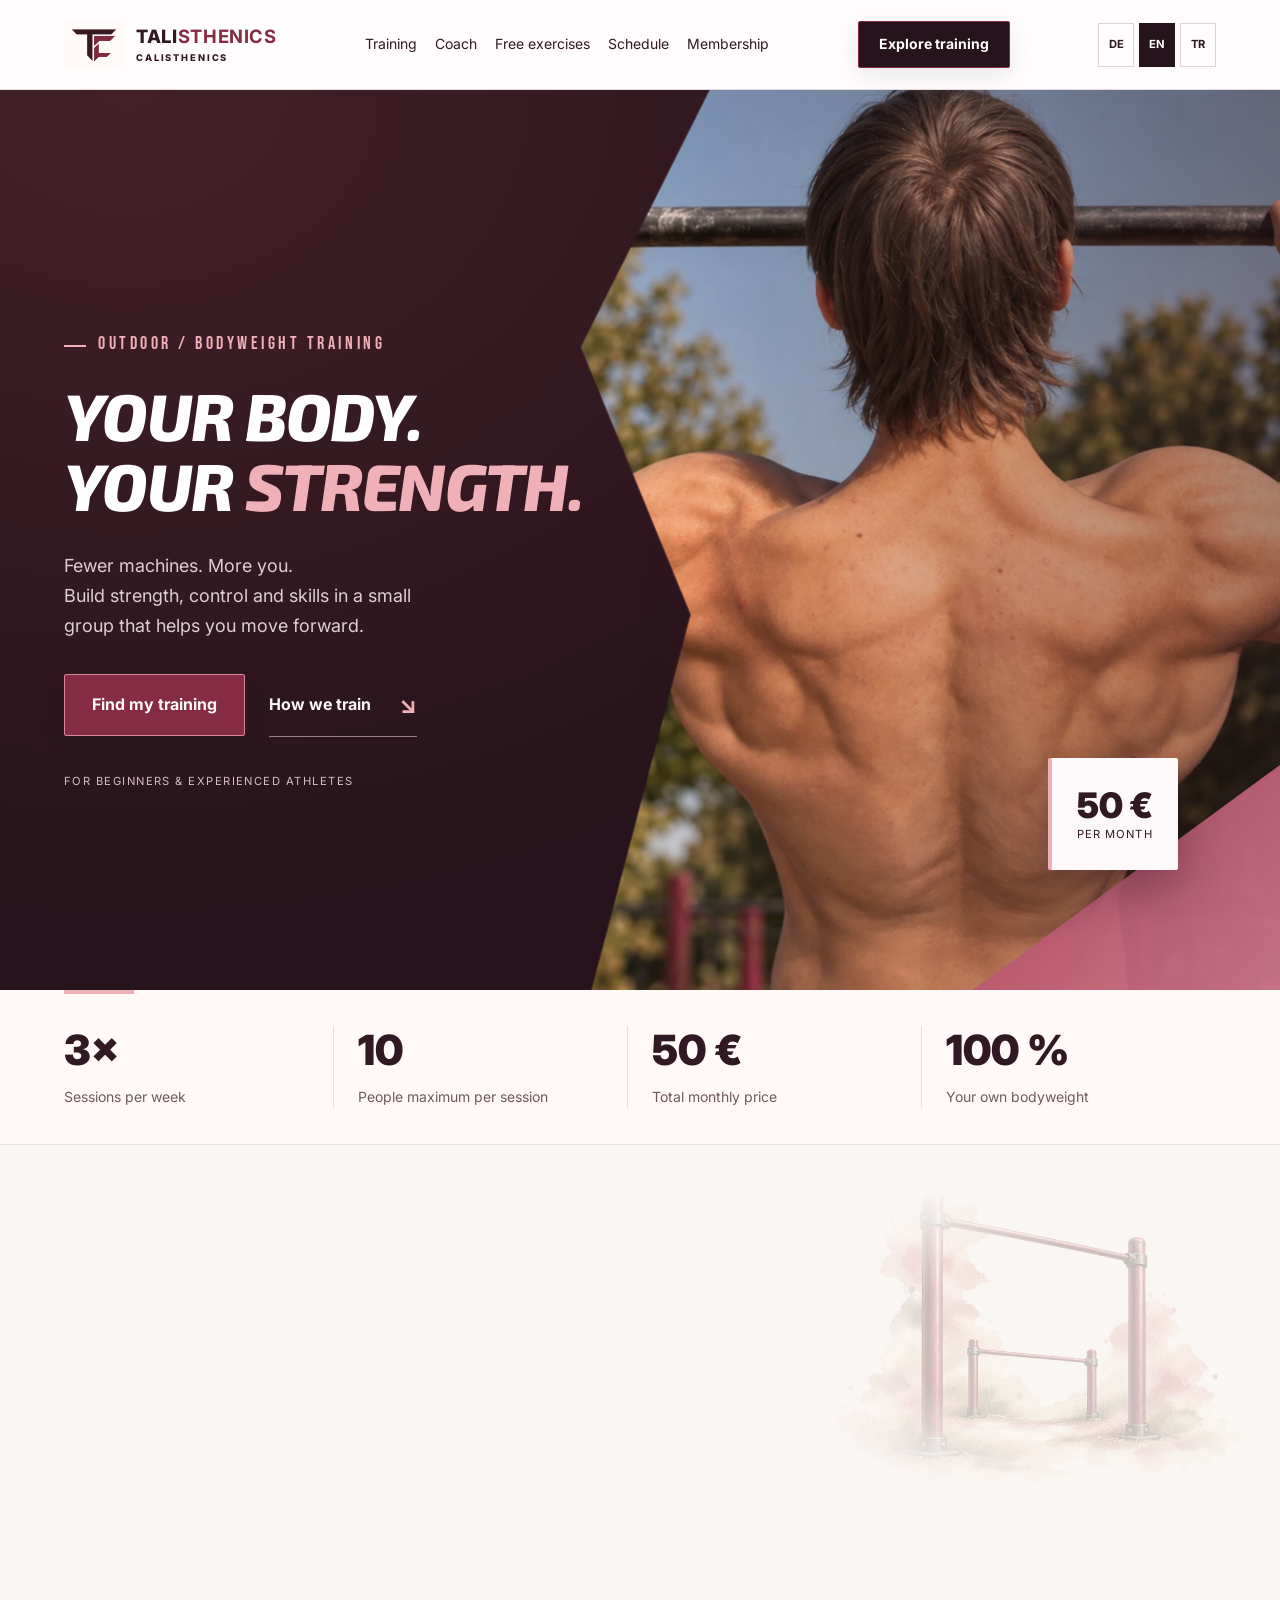
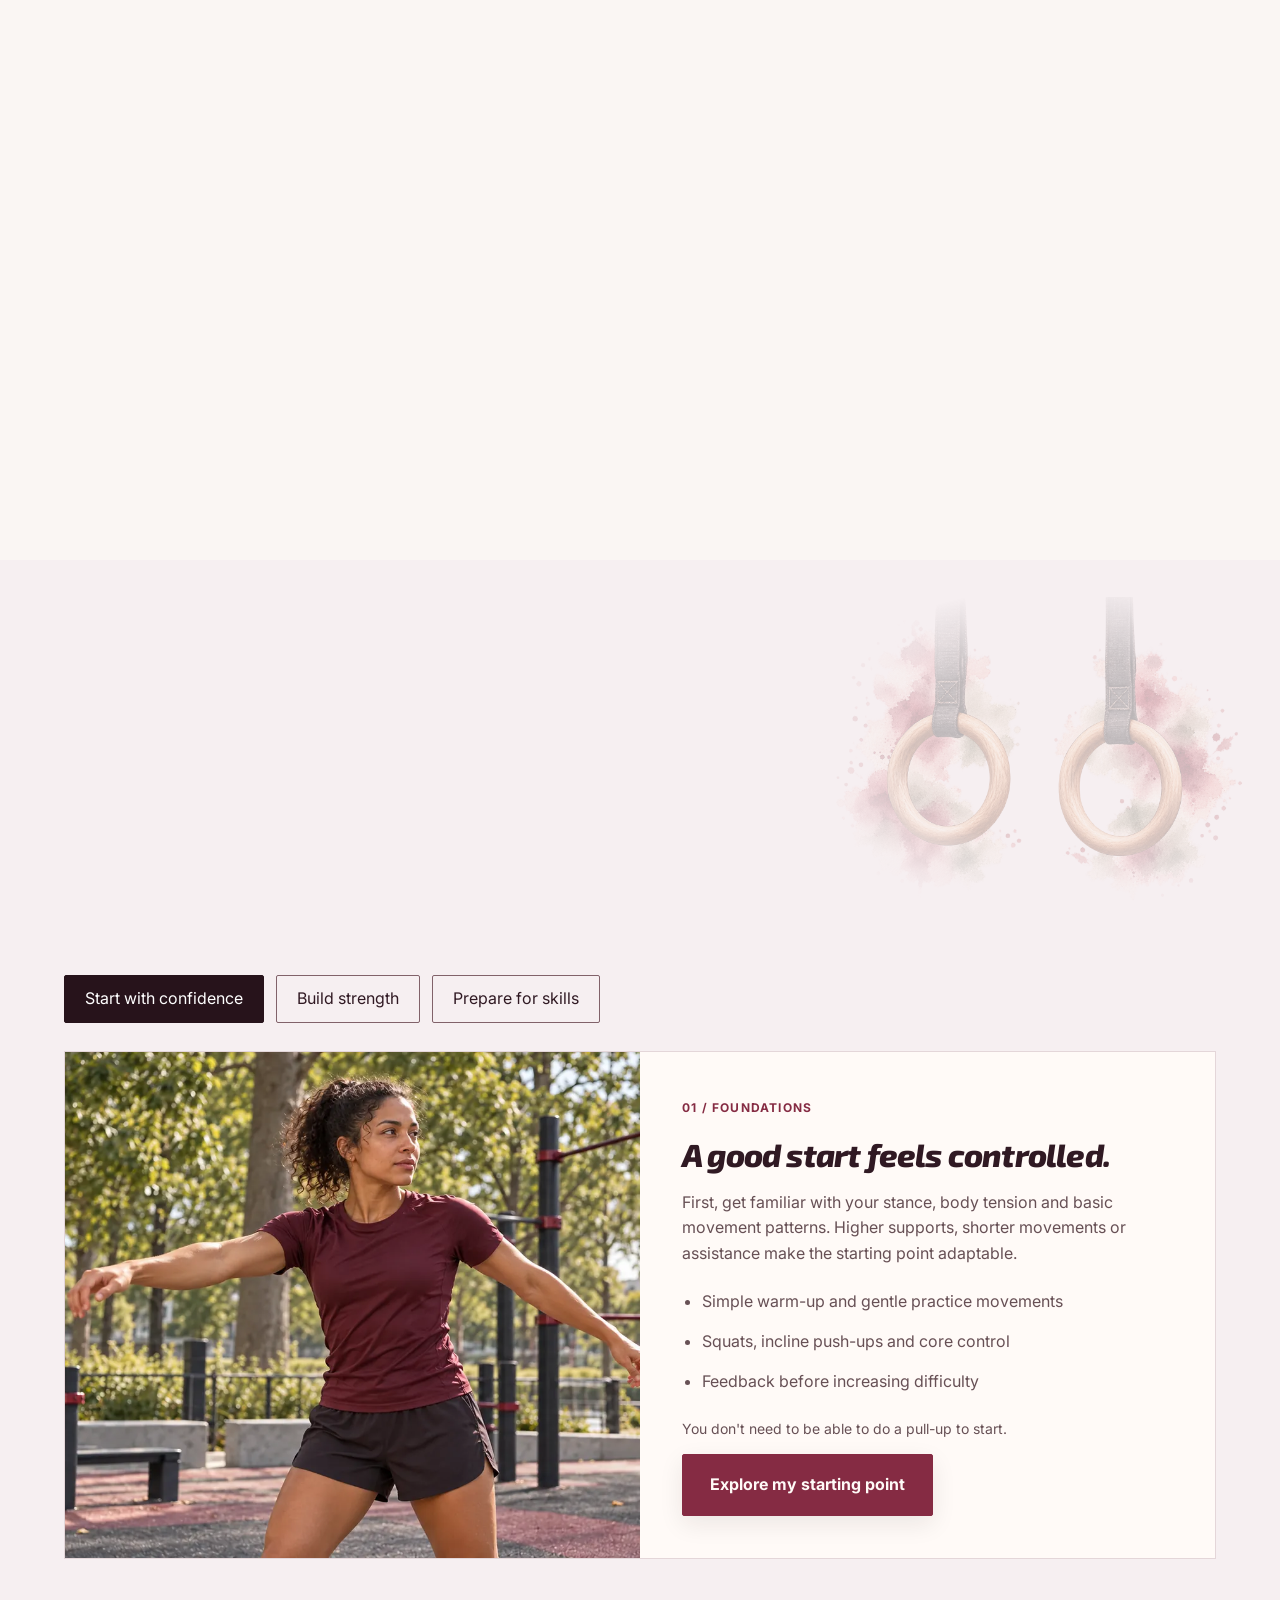
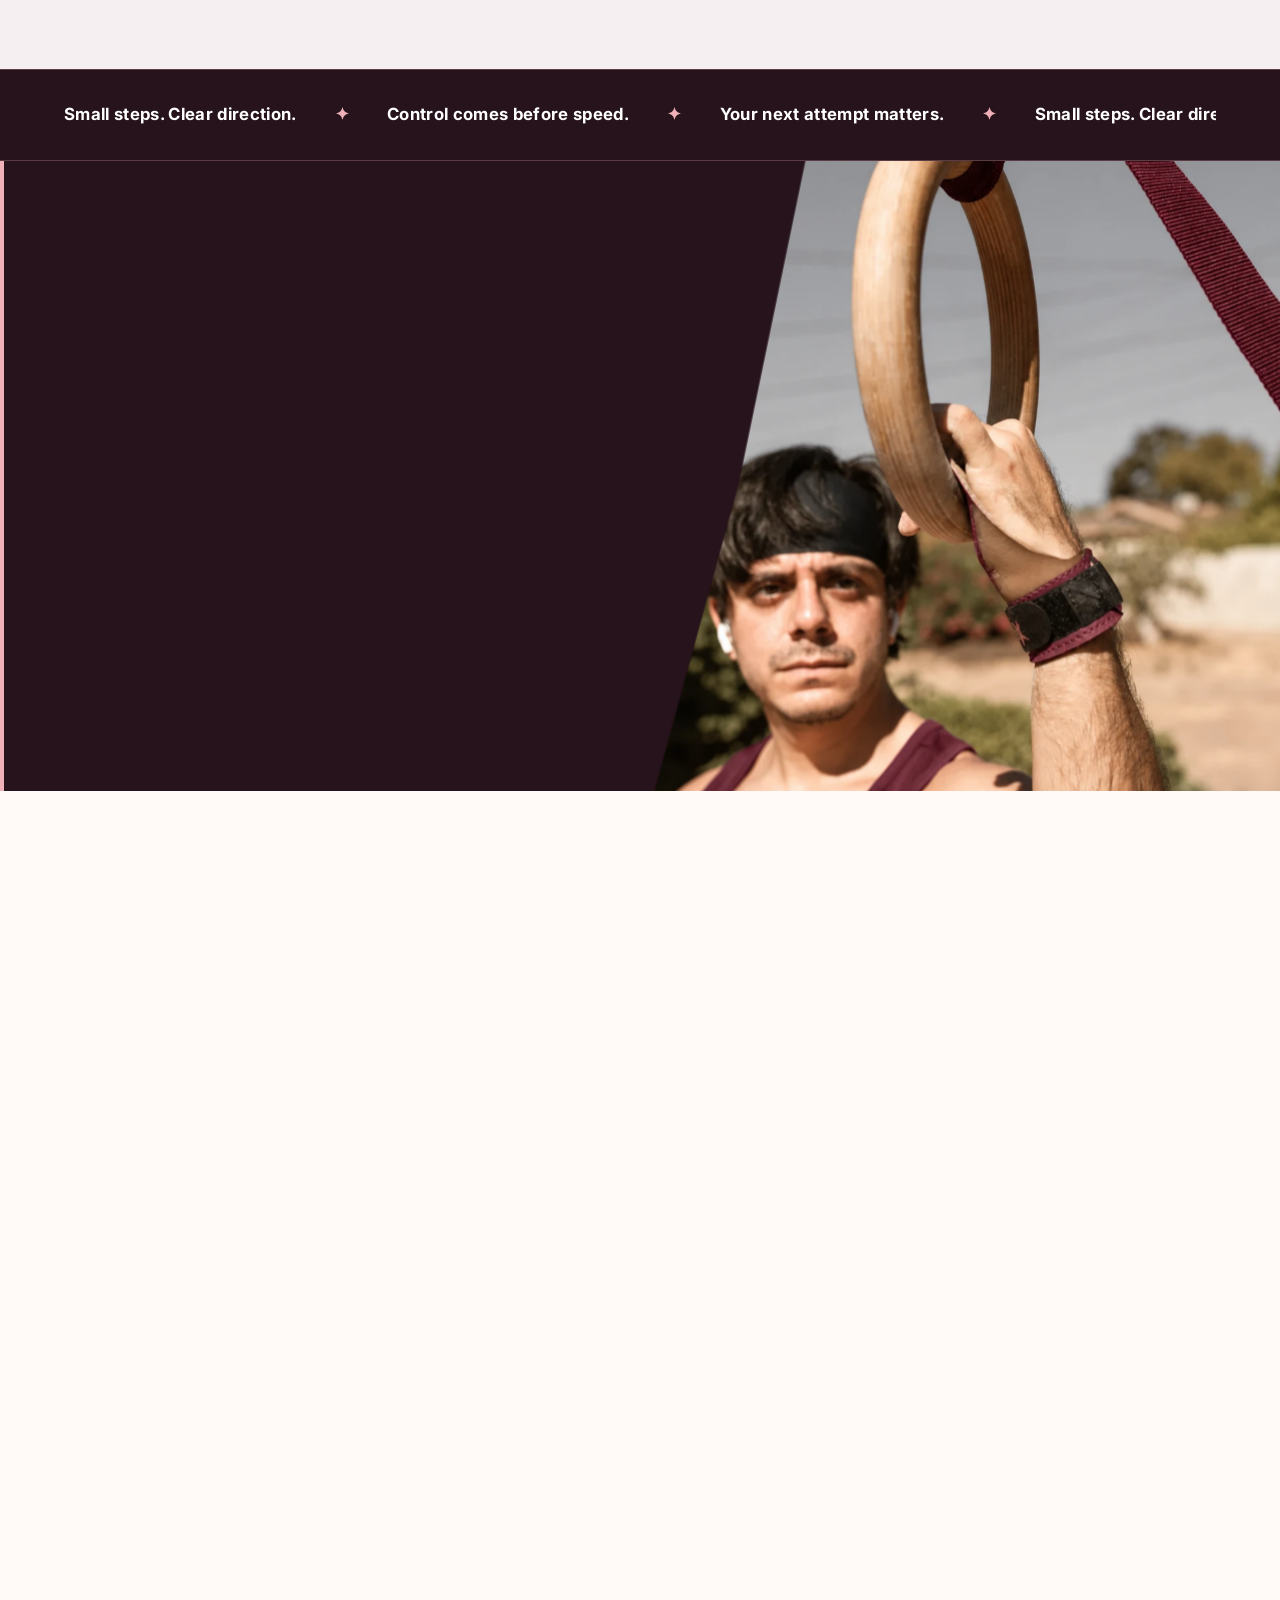
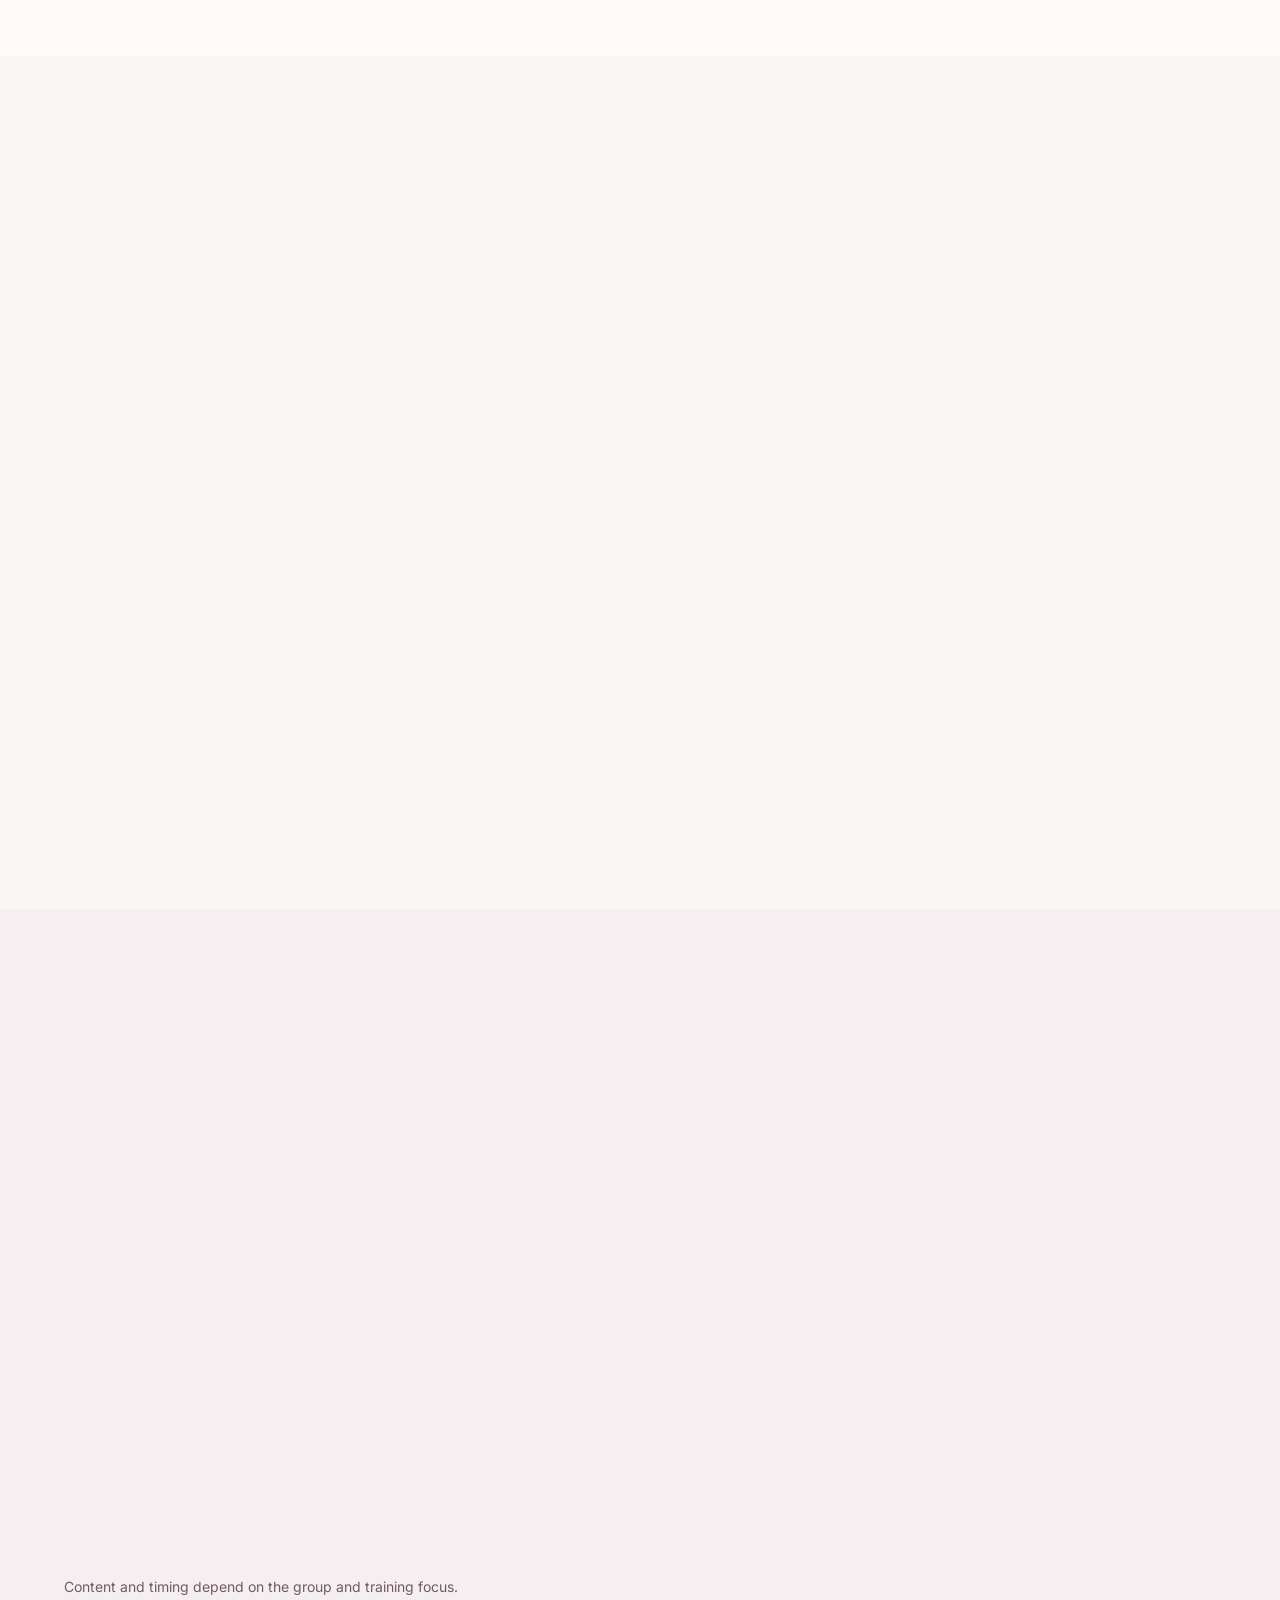
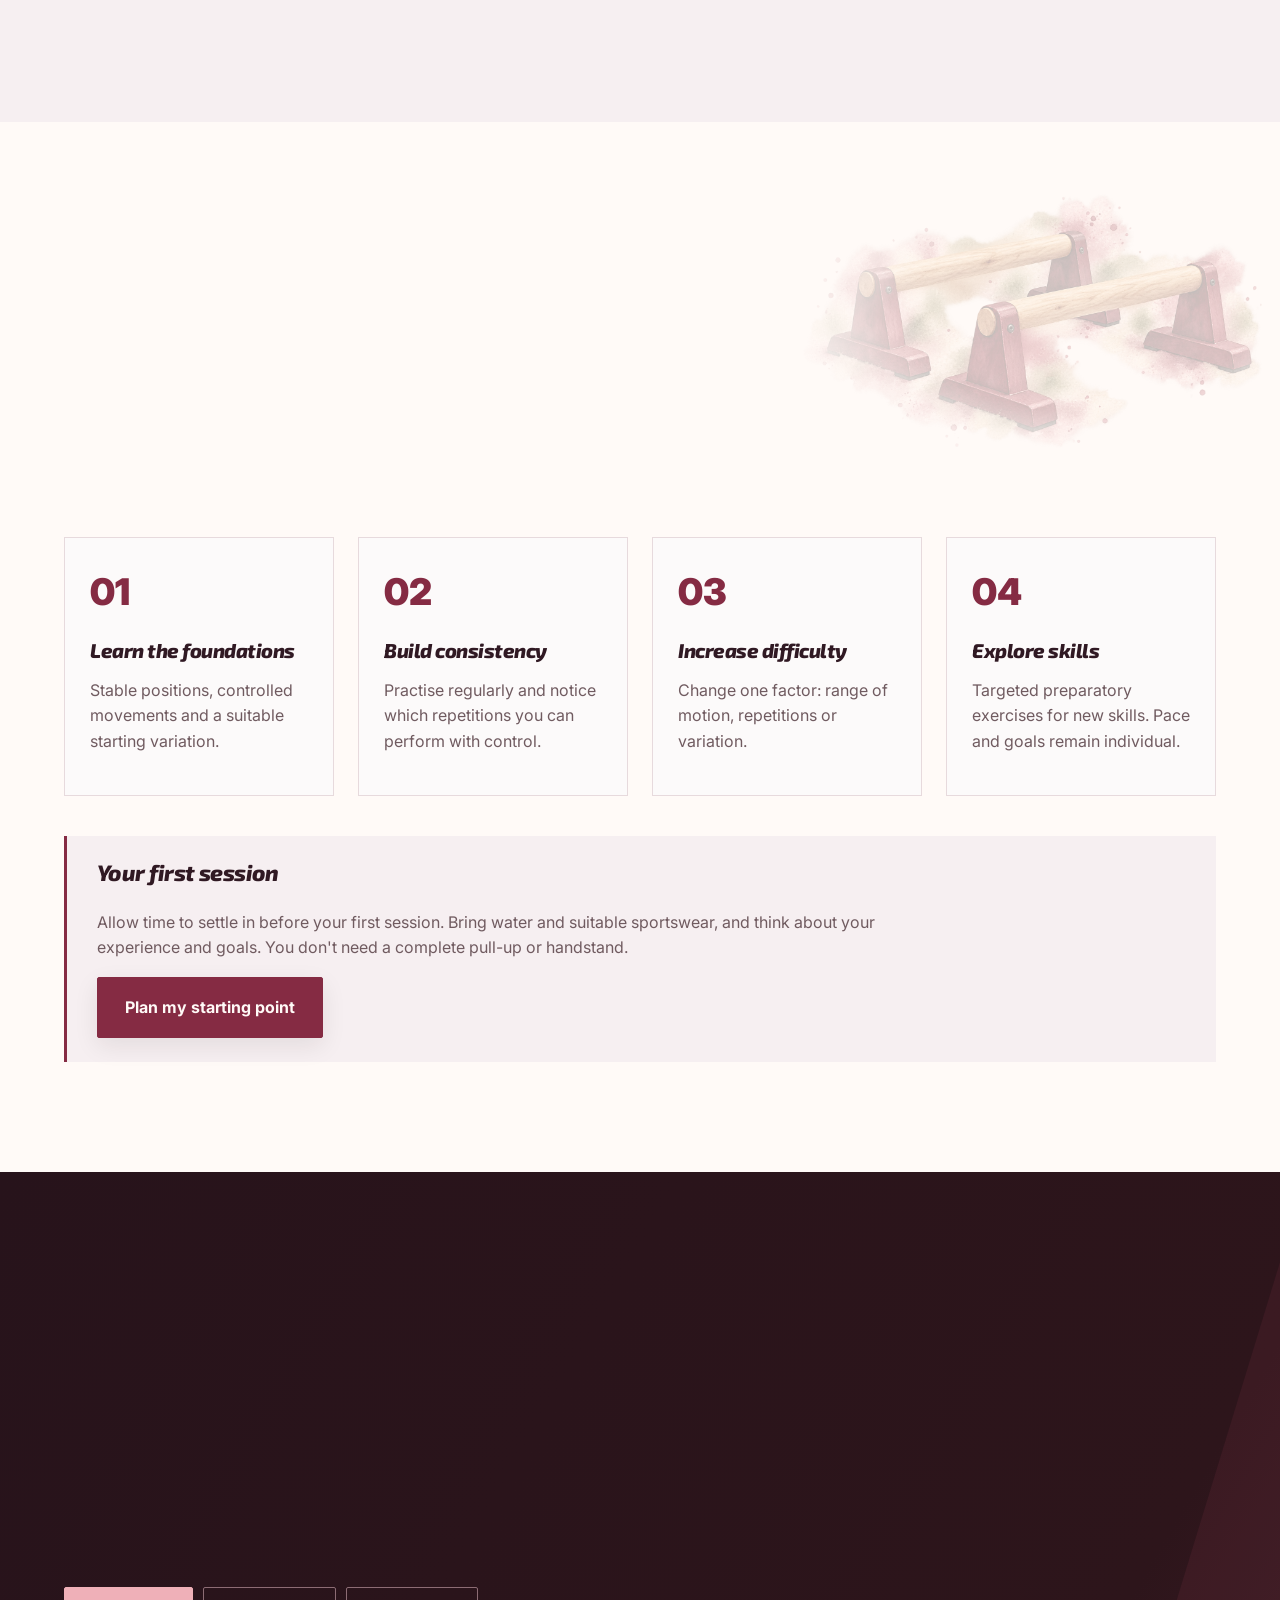
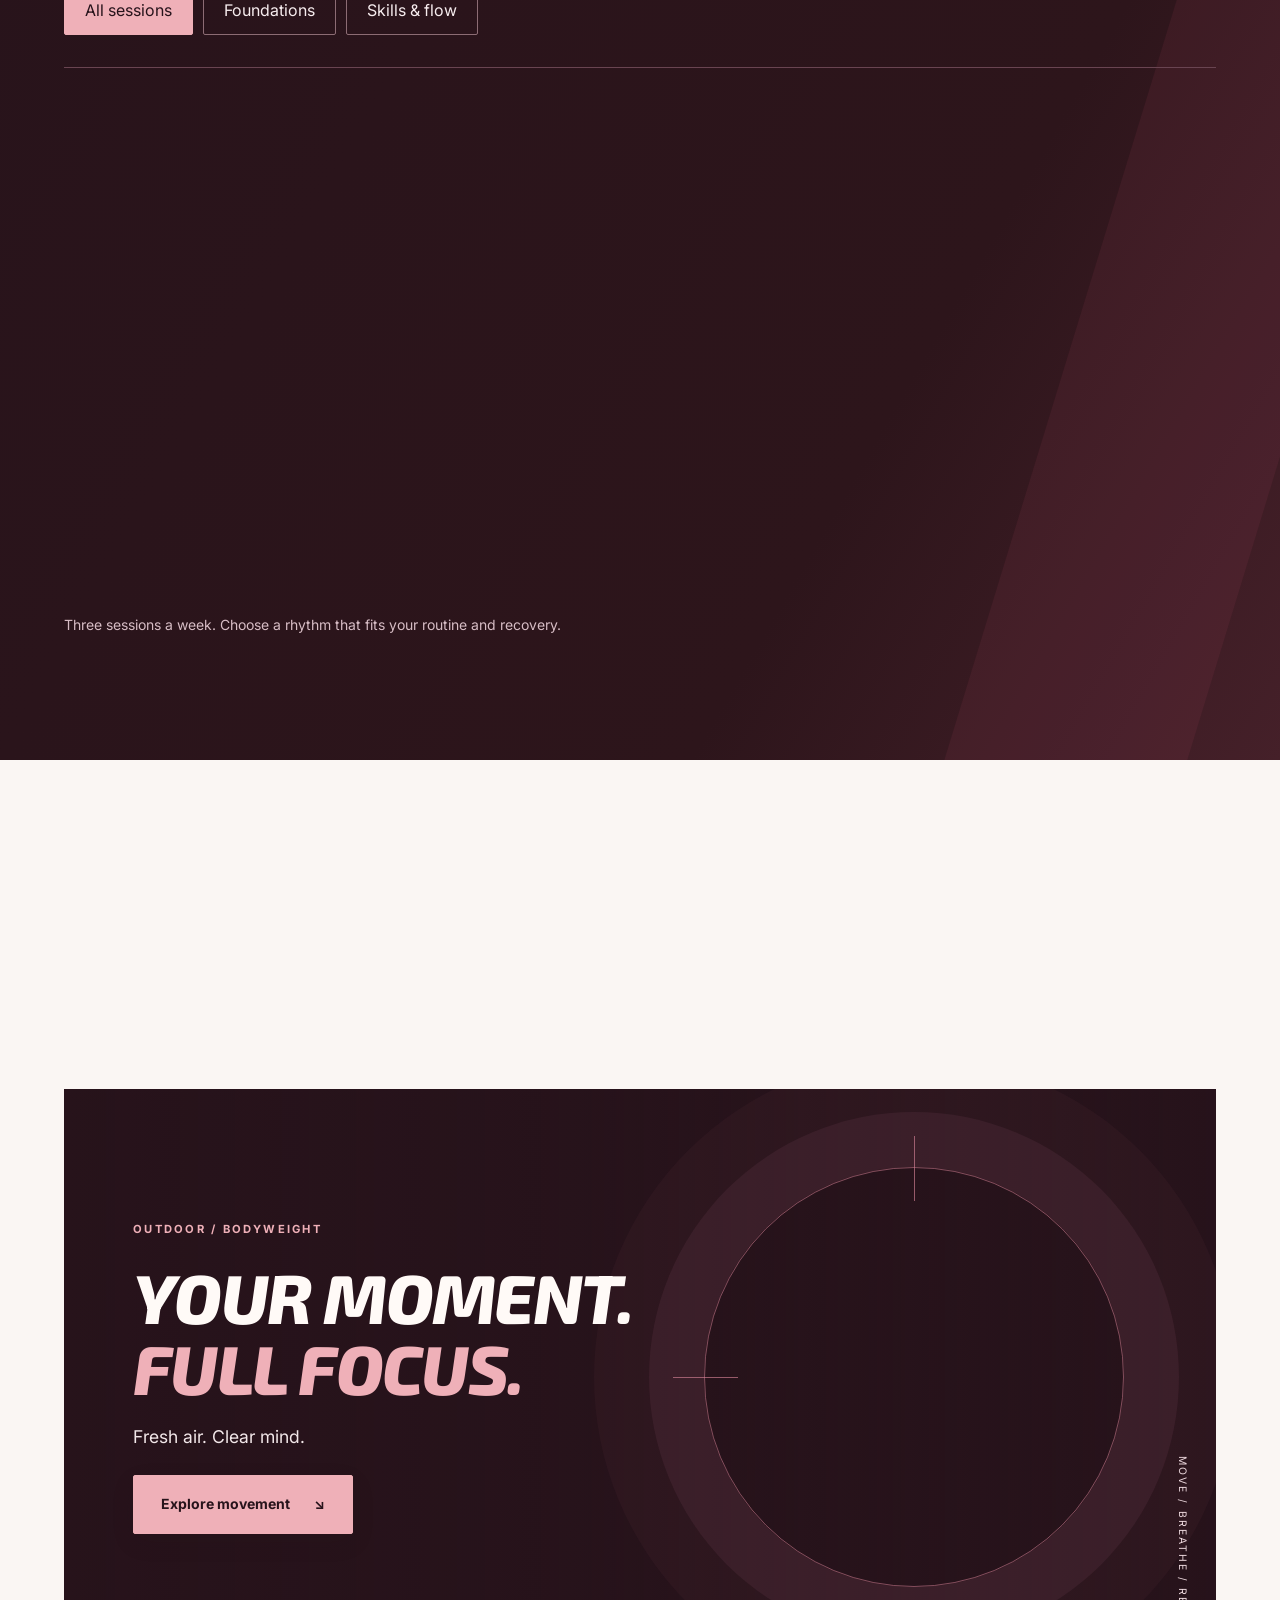
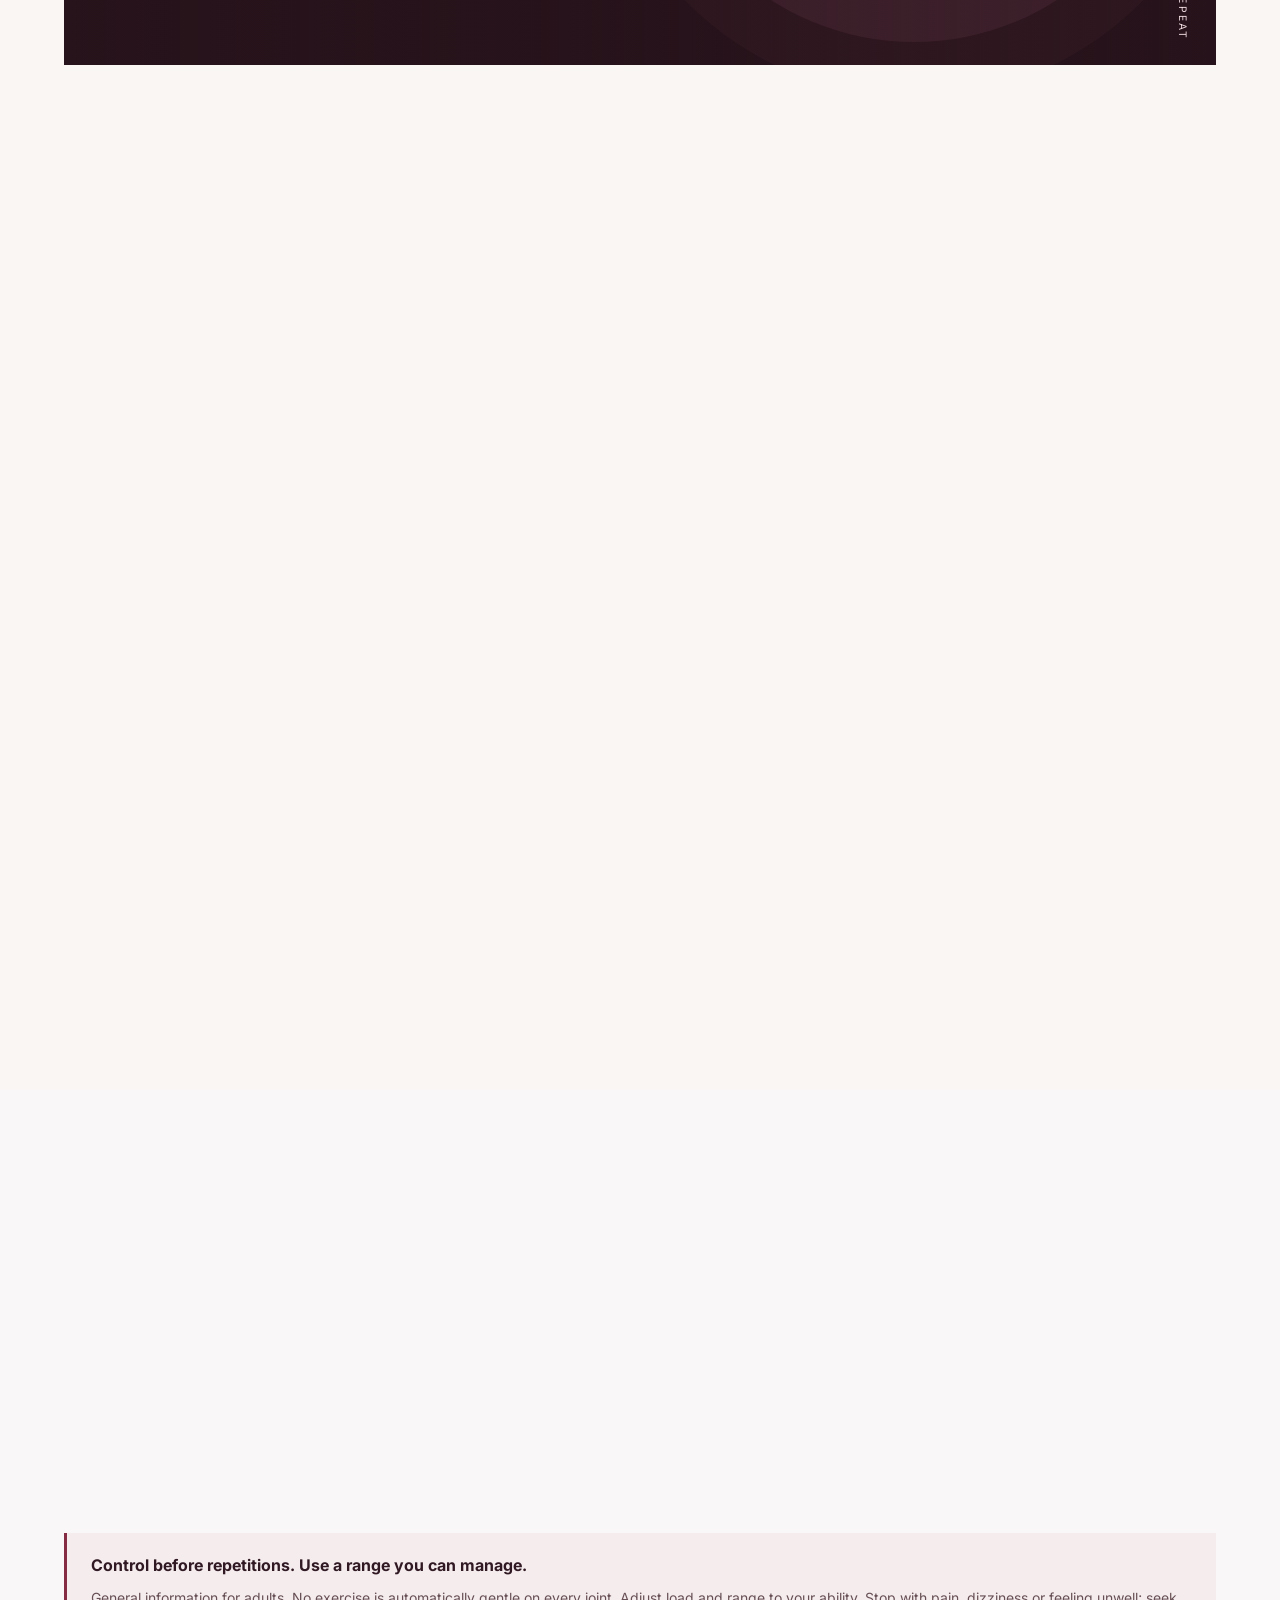
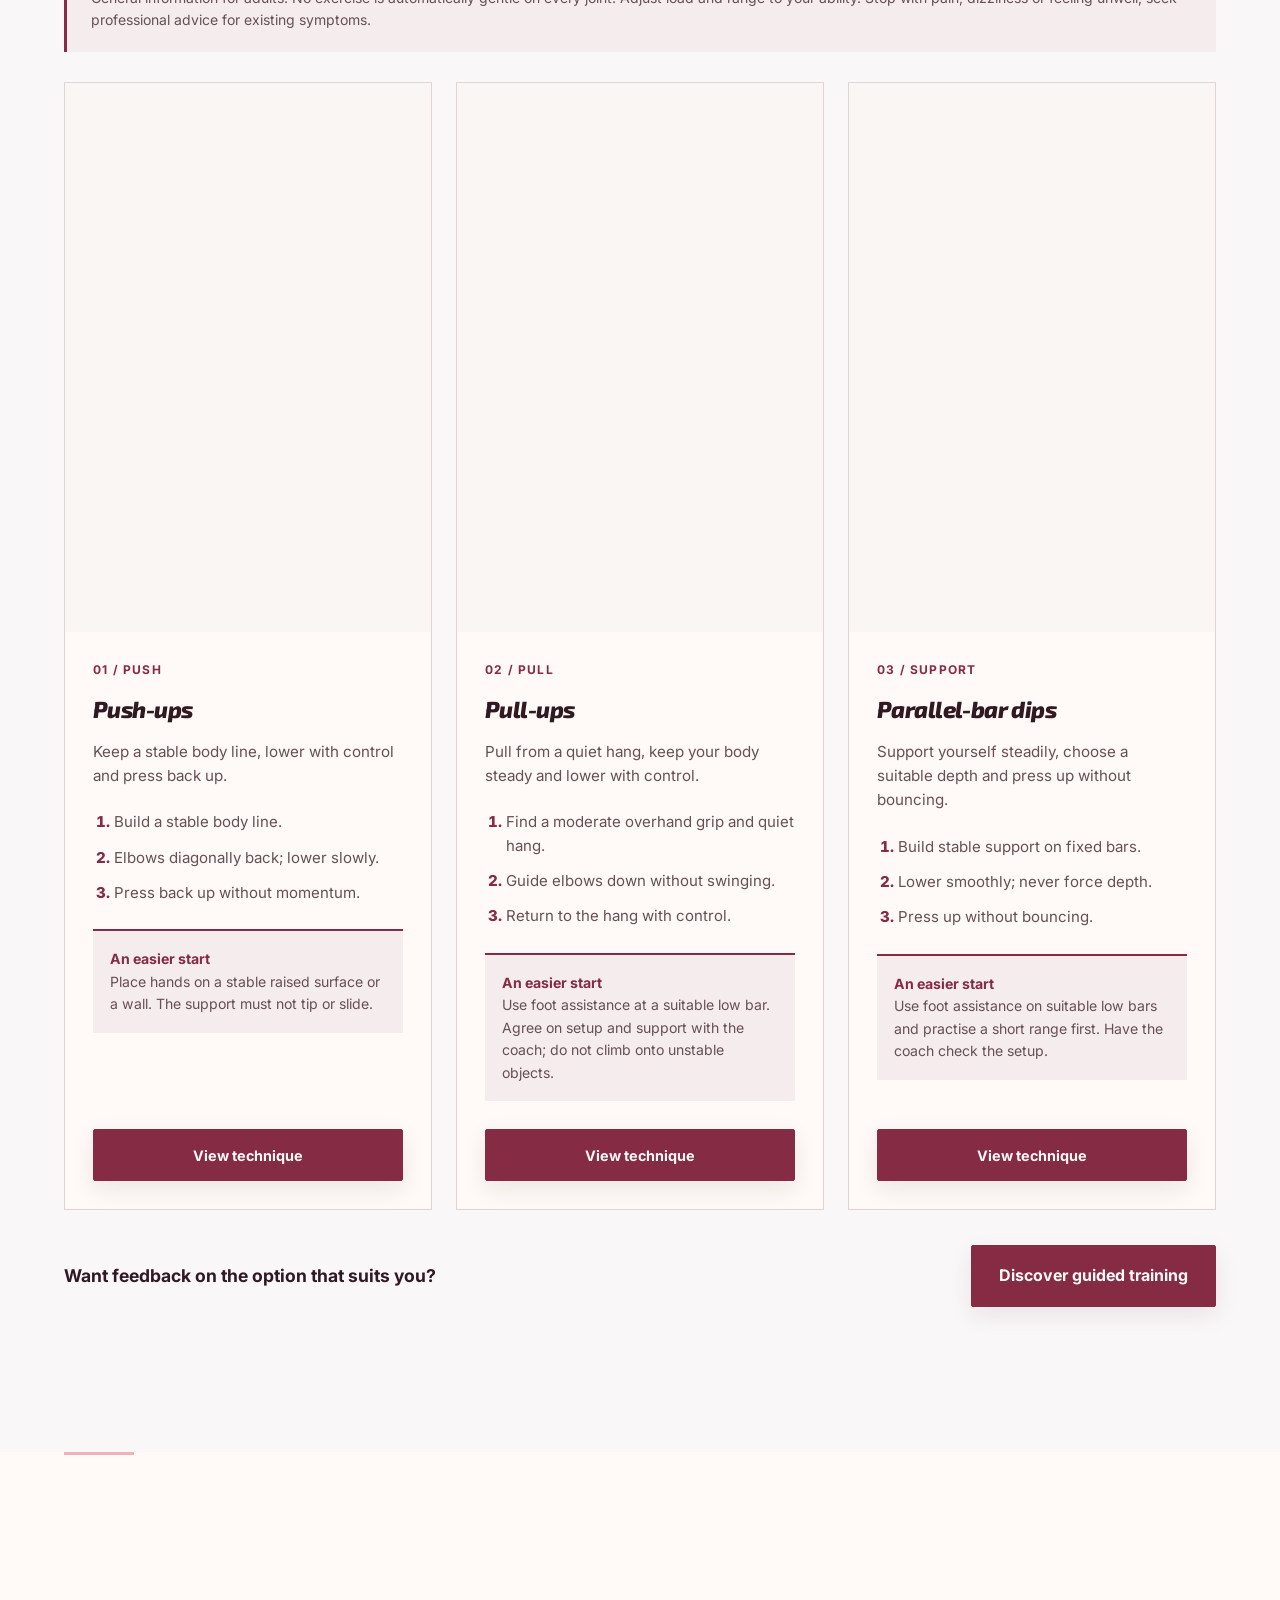
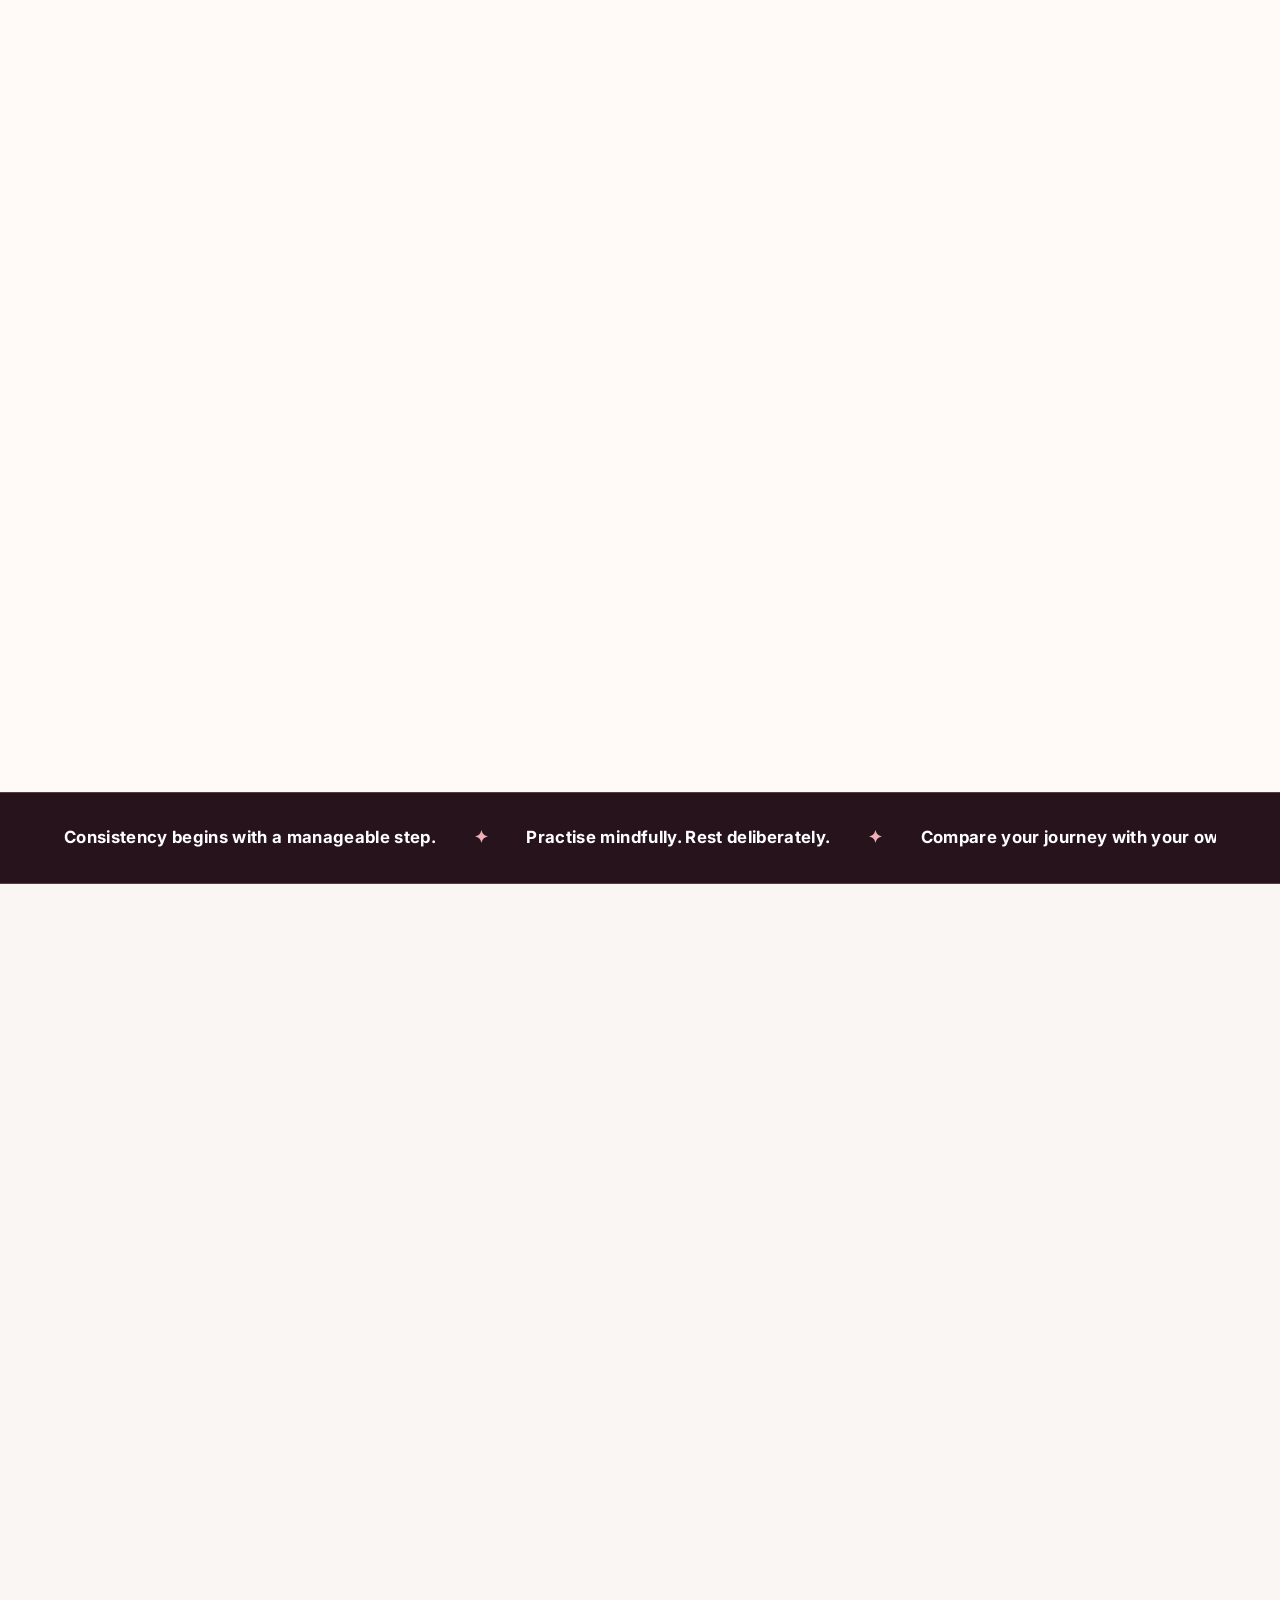
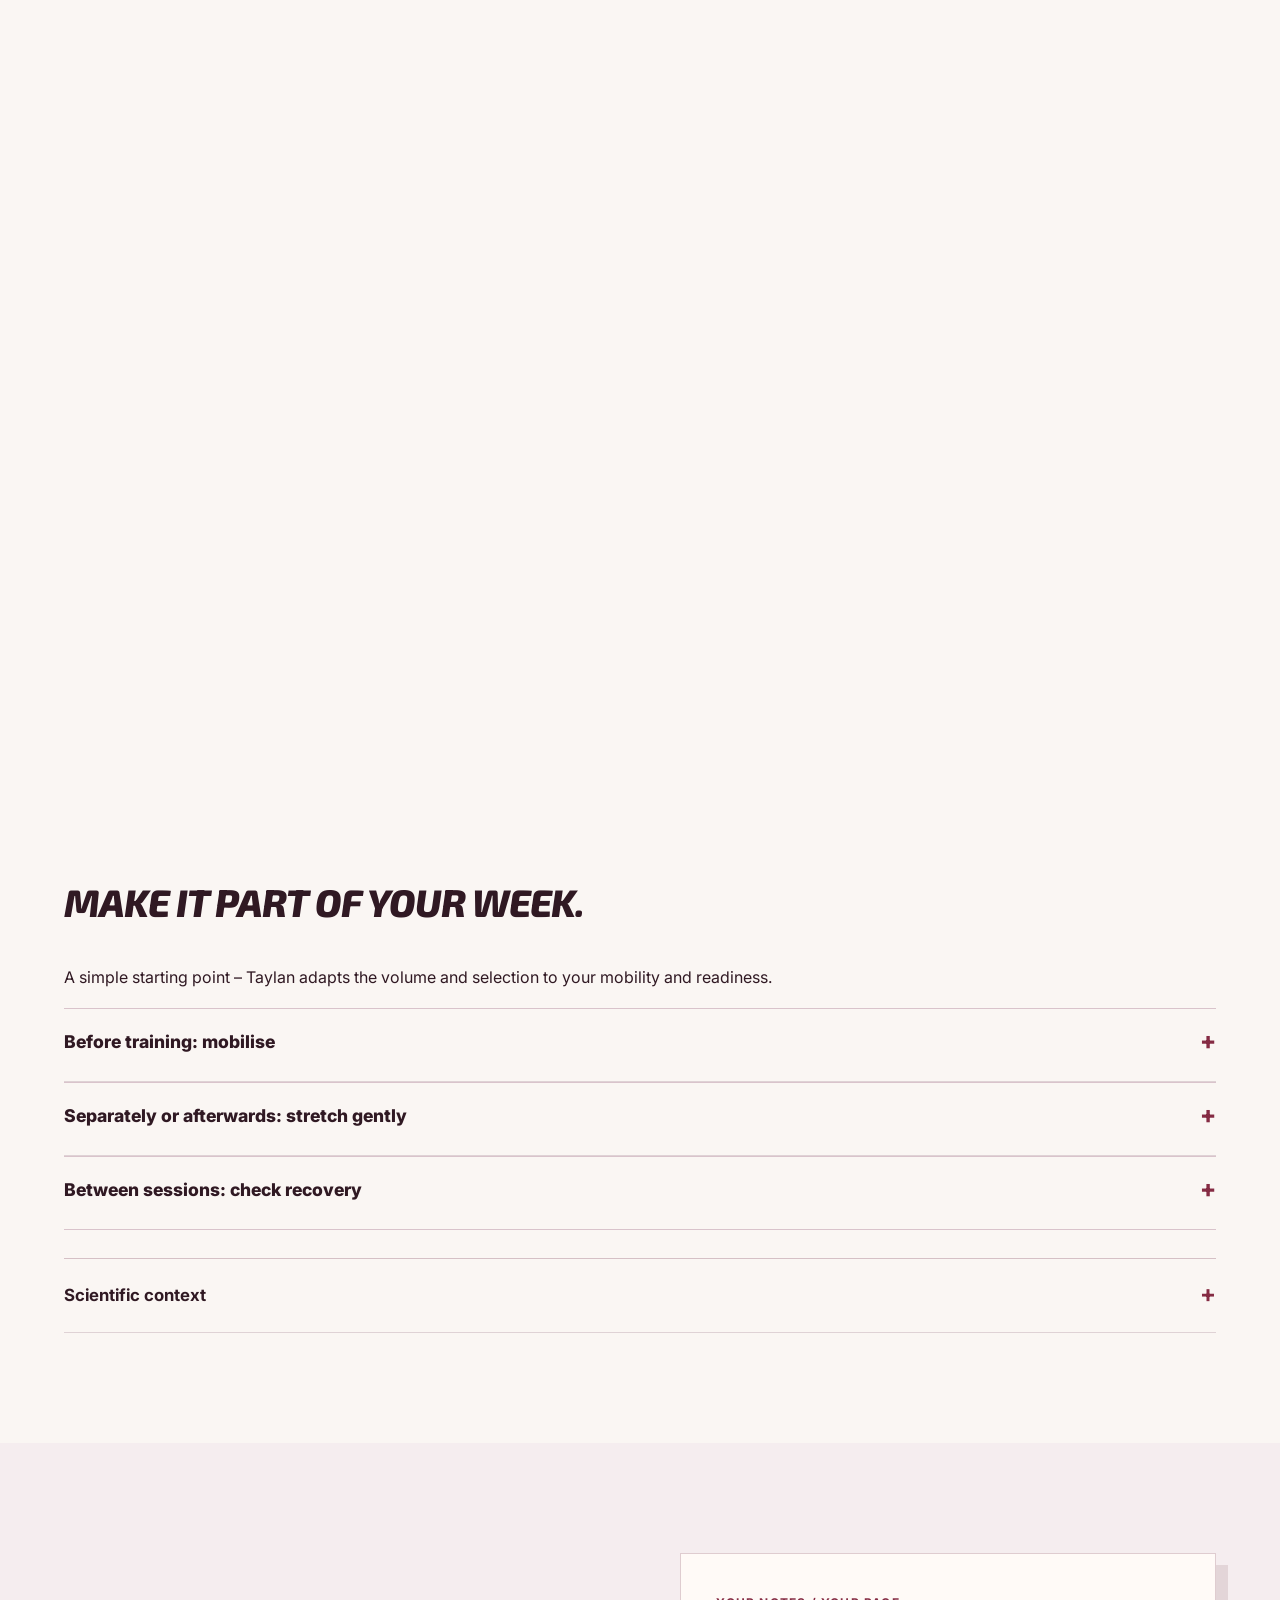
==== commit 83410de2: "Fit hero headings before photo in every language and restore tall narrow eyebrow lettering" ====
--- a/en/index.html
+++ b/en/index.html
@@ -7,14 +7,16 @@
 <meta http-equiv="Content-Security-Policy" content="default-src &#x27;self&#x27;; script-src &#x27;self&#x27;; style-src &#x27;self&#x27;; img-src &#x27;self&#x27; data:; font-src &#x27;self&#x27;; connect-src &#x27;none&#x27;; object-src &#x27;none&#x27;; base-uri &#x27;none&#x27;; form-action &#x27;none&#x27;; upgrade-insecure-requests">
 <title>TALISTHENICS — Your body. Your strength.</title><link rel="stylesheet" href="../style-avatar20b.css?v=7"><link rel="stylesheet" href="../style-headings-watercolor34.css?v=1">
 <link rel="stylesheet" href="../style-typography36.css?v=1"><script src="../app-core17.js" defer></script>
-<link rel="alternate" hreflang="de" href="https://o-some.github.io/testkunde/index.html"><link rel="alternate" hreflang="en" href="https://o-some.github.io/testkunde/en/index.html"><link rel="alternate" hreflang="tr" href="https://o-some.github.io/testkunde/tr/index.html"><link rel="canonical" href="https://o-some.github.io/testkunde/en/index.html"><link rel="icon" href="../assets/talisthenics-tc-brand19.webp" type="image/webp"></head>
+<link rel="alternate" hreflang="de" href="https://o-some.github.io/testkunde/index.html"><link rel="alternate" hreflang="en" href="https://o-some.github.io/testkunde/en/index.html"><link rel="alternate" hreflang="tr" href="https://o-some.github.io/testkunde/tr/index.html"><link rel="canonical" href="https://o-some.github.io/testkunde/en/index.html"><link rel="icon" href="../assets/talisthenics-tc-brand19.webp" type="image/webp"><link rel="stylesheet" href="../style-hero37.css?v=1">
+<script src="../hero-title-fit37.js?v=1" defer></script>
+</head>
 <body>
 <a class="skip" href="#main">Skip to content</a>
 
 <header><a class="brand" href="#" aria-label="TALISTHENICS home"><img class="brand-mark" src="../assets/talisthenics-tc-brand19.webp" width="60" height="48" alt=""><span class="brand-word">TALI<strong>STHENICS</strong><small>CALISTHENICS</small></span></a><nav aria-label="Main navigation"><a href="#training">Training</a><a href="#coach">Coach</a><a href="#uebungen">Free exercises</a><a href="#kursplan">Schedule</a><a href="#preis">Membership</a></nav><button class="button small" data-book>Explore training</button><button class="menu" aria-label="Open menu" aria-expanded="false" aria-controls="mobile-nav">☰</button><div class="language-switch" role="group" aria-label="Choose language"><a href="../index.html?v=gallery24" lang="de" hreflang="de">DE</a><a href="index.html?v=gallery24" lang="en" hreflang="en" aria-current="page">EN</a><a href="../tr/index.html?v=gallery24" lang="tr" hreflang="tr">TR</a></div></header>
 <nav id="mobile-nav" aria-label="Mobile navigation" hidden><a href="#training">Training</a><a href="#coach">Coach</a><a href="#uebungen">Free exercises</a><a href="#kursplan">Schedule</a><a href="#preis">Membership</a></nav>
 <main id="main">
-<section class="hero"><img src="../assets/hero-rear-identity22.webp" alt="Trainer performing a controlled pull-up in an outdoor park." fetchpriority="high" width="1536" height="1024"><div class="hero-shade"></div><div class="hero-content"><p class="eyebrow">OUTDOOR / BODYWEIGHT TRAINING</p><h1>YOUR BODY.<br>YOUR <em>STRENGTH.</em></h1><p class="hero-copy">Fewer machines. More you.<br>Build strength, control and skills in a small group that helps you move forward.</p><div class="actions"><button class="button" data-book>Find my training</button><a class="text-link" href="#training">How we train <span>↘</span></a></div><div class="hero-bottom"><span>FOR BEGINNERS &amp; EXPERIENCED ATHLETES</span><span>01 / OWN YOUR MOVEMENT</span></div></div><div class="hero-stamp"><strong>50 €</strong><span>PER MONTH</span></div></section>
+<section class="hero"><img src="../assets/hero-rear-identity22.webp" alt="Trainer performing a controlled pull-up in an outdoor park." fetchpriority="high" width="1536" height="1024"><div class="hero-shade"></div><div class="hero-content"><p class="eyebrow">OUTDOOR / BODYWEIGHT TRAINING</p><h1><span class="hero-title-line">YOUR BODY.</span><span class="hero-title-line">YOUR <em>STRENGTH.</em></span></h1><p class="hero-copy">Fewer machines. More you.<br>Build strength, control and skills in a small group that helps you move forward.</p><div class="actions"><button class="button" data-book>Find my training</button><a class="text-link" href="#training">How we train <span>↘</span></a></div><div class="hero-bottom"><span>FOR BEGINNERS &amp; EXPERIENCED ATHLETES</span><span>01 / OWN YOUR MOVEMENT</span></div></div><div class="hero-stamp"><strong>50 €</strong><span>PER MONTH</span></div></section>
 <div class="stats"><div><strong>3×</strong><span>Sessions per week</span></div><div><strong>10</strong><span>People maximum per session</span></div><div><strong>50 €</strong><span>Total monthly price</span></div><div><strong>100 %</strong><span>Your own bodyweight</span></div></div>
 <section class="intro section" id="training"><div class="section-head reveal"><p class="eyebrow">01 / THE METHOD</p><h2>YOU DON&#x27;T NEED A GYM.<br>YOU NEED <em>A START.</em></h2><p>Your first controlled push-up. Your next pull-up. More control in a handstand. We break big goals into steps that suit your level.</p></div><div class="training-grid"><article class="training-card reveal"><img src="../assets/02-bordeaux16.webp" alt="Athlete doing dips on parallel bars in a park." loading="lazy" width="800" height="1000"><div><span>01 / STRENGTH</span><h3>Get stronger.</h3><p>Push, pull and legs. Solid foundations instead of random repetitions.</p></div></article><article class="training-card reveal"><img src="../assets/03-bordeaux16.webp" alt="Athlete practising a handstand in front of Berlin architecture." loading="lazy" width="800" height="1000"><div><span>02 / SKILLS</span><h3>Gain control.</h3><p>From your first progression to new skills. At your own pace.</p></div></article><article class="training-card reveal"><img src="../assets/04-bordeaux16.webp" alt="Group stretching together in a city park." loading="lazy" width="800" height="1000"><div><span>03 / MOBILITY</span><h3>Move more freely.</h3><p>Active mobility and stable joints as part of every session.</p></div></article></div></section>
 <section class="section goals-section" id="ziele"><div class="section-head reveal"><p class="eyebrow">YOUR GOAL / YOUR START</p><h2>WHAT DO YOU WANT TO<br><em>MOVE?</em></h2><p>Calisthenics starts where you are today. Choose a focus and explore what a suitable session could look like.</p></div><div class="goal-filters" aria-label="Choose a training focus"><button class="filter active" data-goal="basis" aria-pressed="true">Start with confidence</button><button class="filter" data-goal="kraft" aria-pressed="false">Build strength</button><button class="filter" data-goal="skills" aria-pressed="false">Prepare for skills</button></div><div class="goal-panels">
--- a/style-hero37.css
+++ b/style-hero37.css
@@ -0,0 +1,38 @@
+/* Keep the Exo 2 heading; fit each language inside the burgundy text area. */
+@font-face {
+  font-family: 'Bebas Neue';
+  src: url('assets/fonts/bebas-neue-regular.woff') format('woff');
+  font-weight: 400;
+  font-style: normal;
+  font-display: swap;
+}
+.hero .eyebrow {
+  font-family: 'Bebas Neue', 'Arial Narrow', Arial, sans-serif;
+  font-weight: 400;
+  font-style: normal;
+  font-synthesis: none;
+  font-size: 1.1rem;
+  letter-spacing: .2em;
+  line-height: 1.3;
+}
+.hero h1 {
+  --hero-title-base: clamp(3.6rem, 6.3vw, 6.8rem);
+  width: calc(48vw - max(5vw, calc((100vw - 1500px) / 2)) - 24px);
+  max-width: 100%;
+  font-size: min(var(--hero-title-base), var(--hero-title-fit, var(--hero-title-base)));
+}
+.hero-title-line {
+  display: block;
+  width: max-content;
+  white-space: nowrap;
+}
+@media (max-width: 1050px) and (min-width: 761px) {
+  .hero h1 { --hero-title-base: 5.2rem; }
+}
+@media (max-width: 760px) {
+  .hero h1 {
+    --hero-title-base: clamp(2.9rem, 10.8vw, 4.8rem);
+    width: 100%;
+  }
+  .hero .eyebrow { font-size: .95rem; letter-spacing: .17em; }
+}
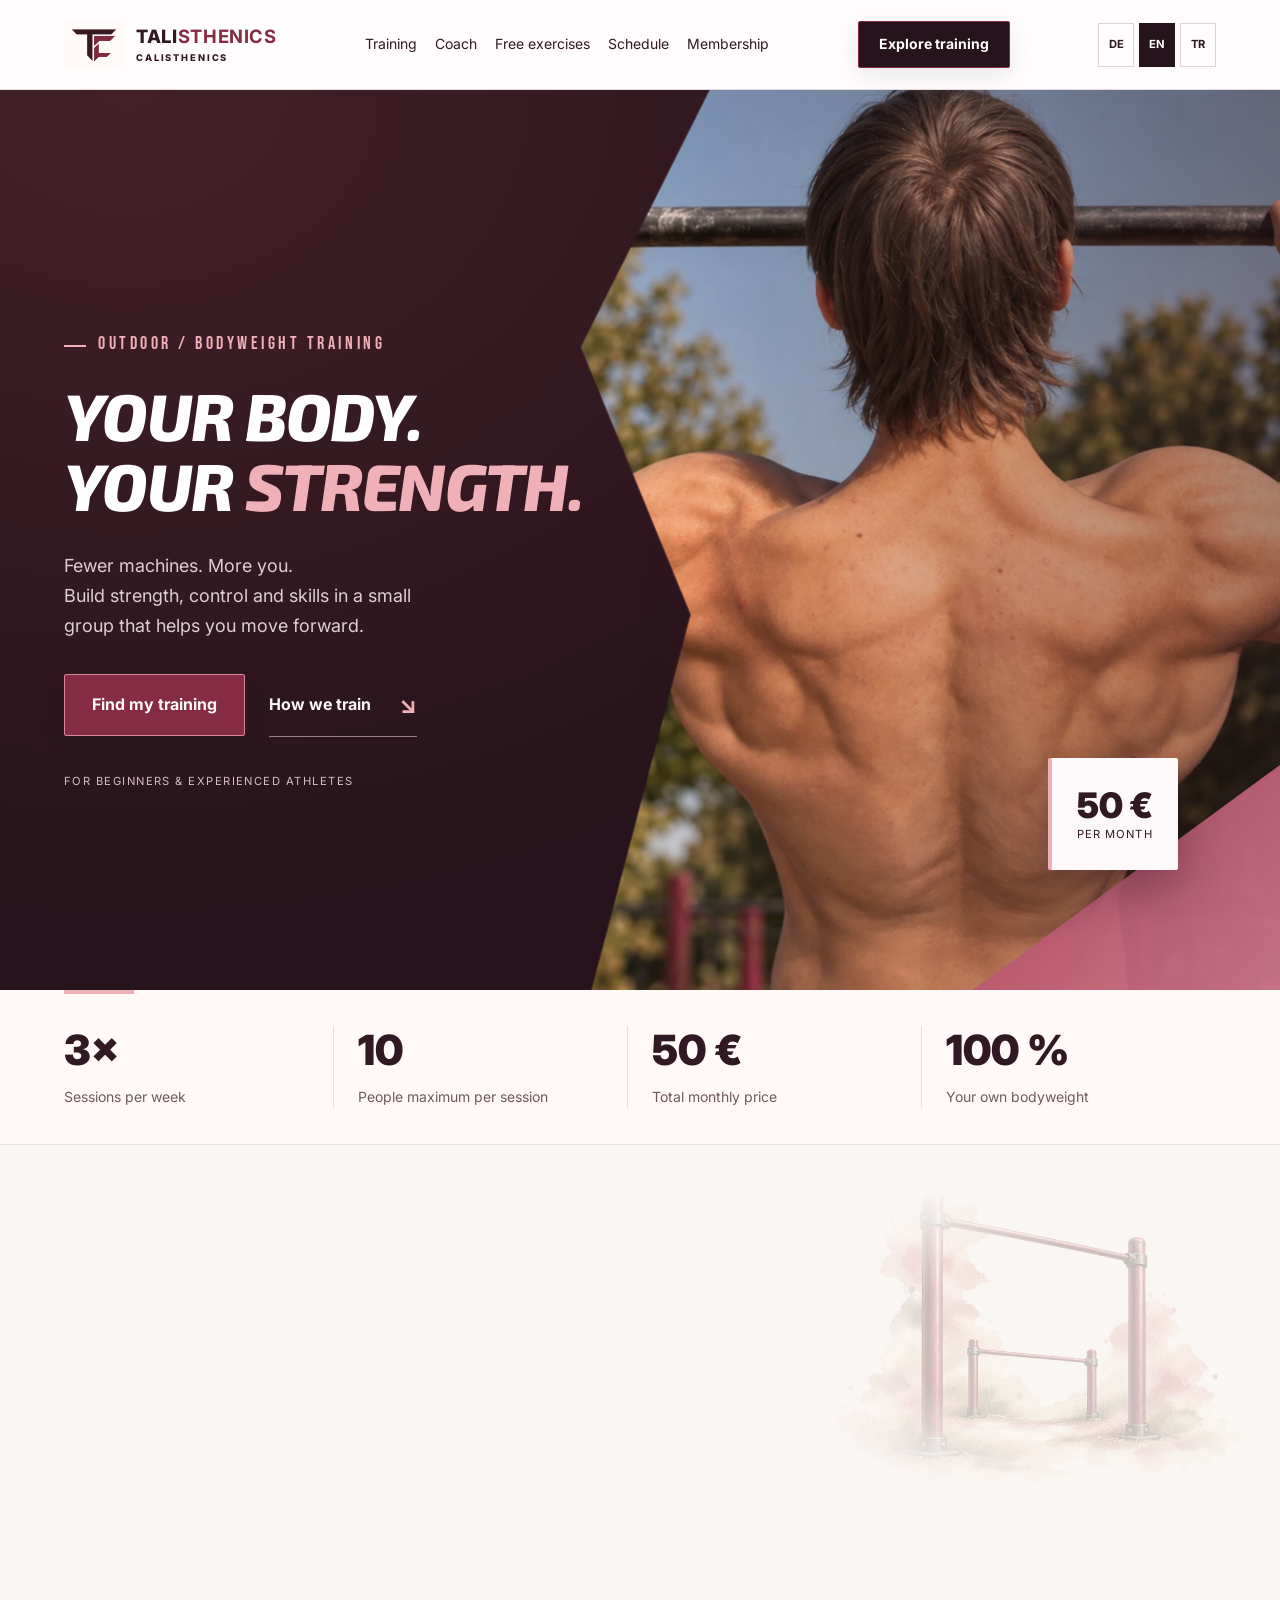
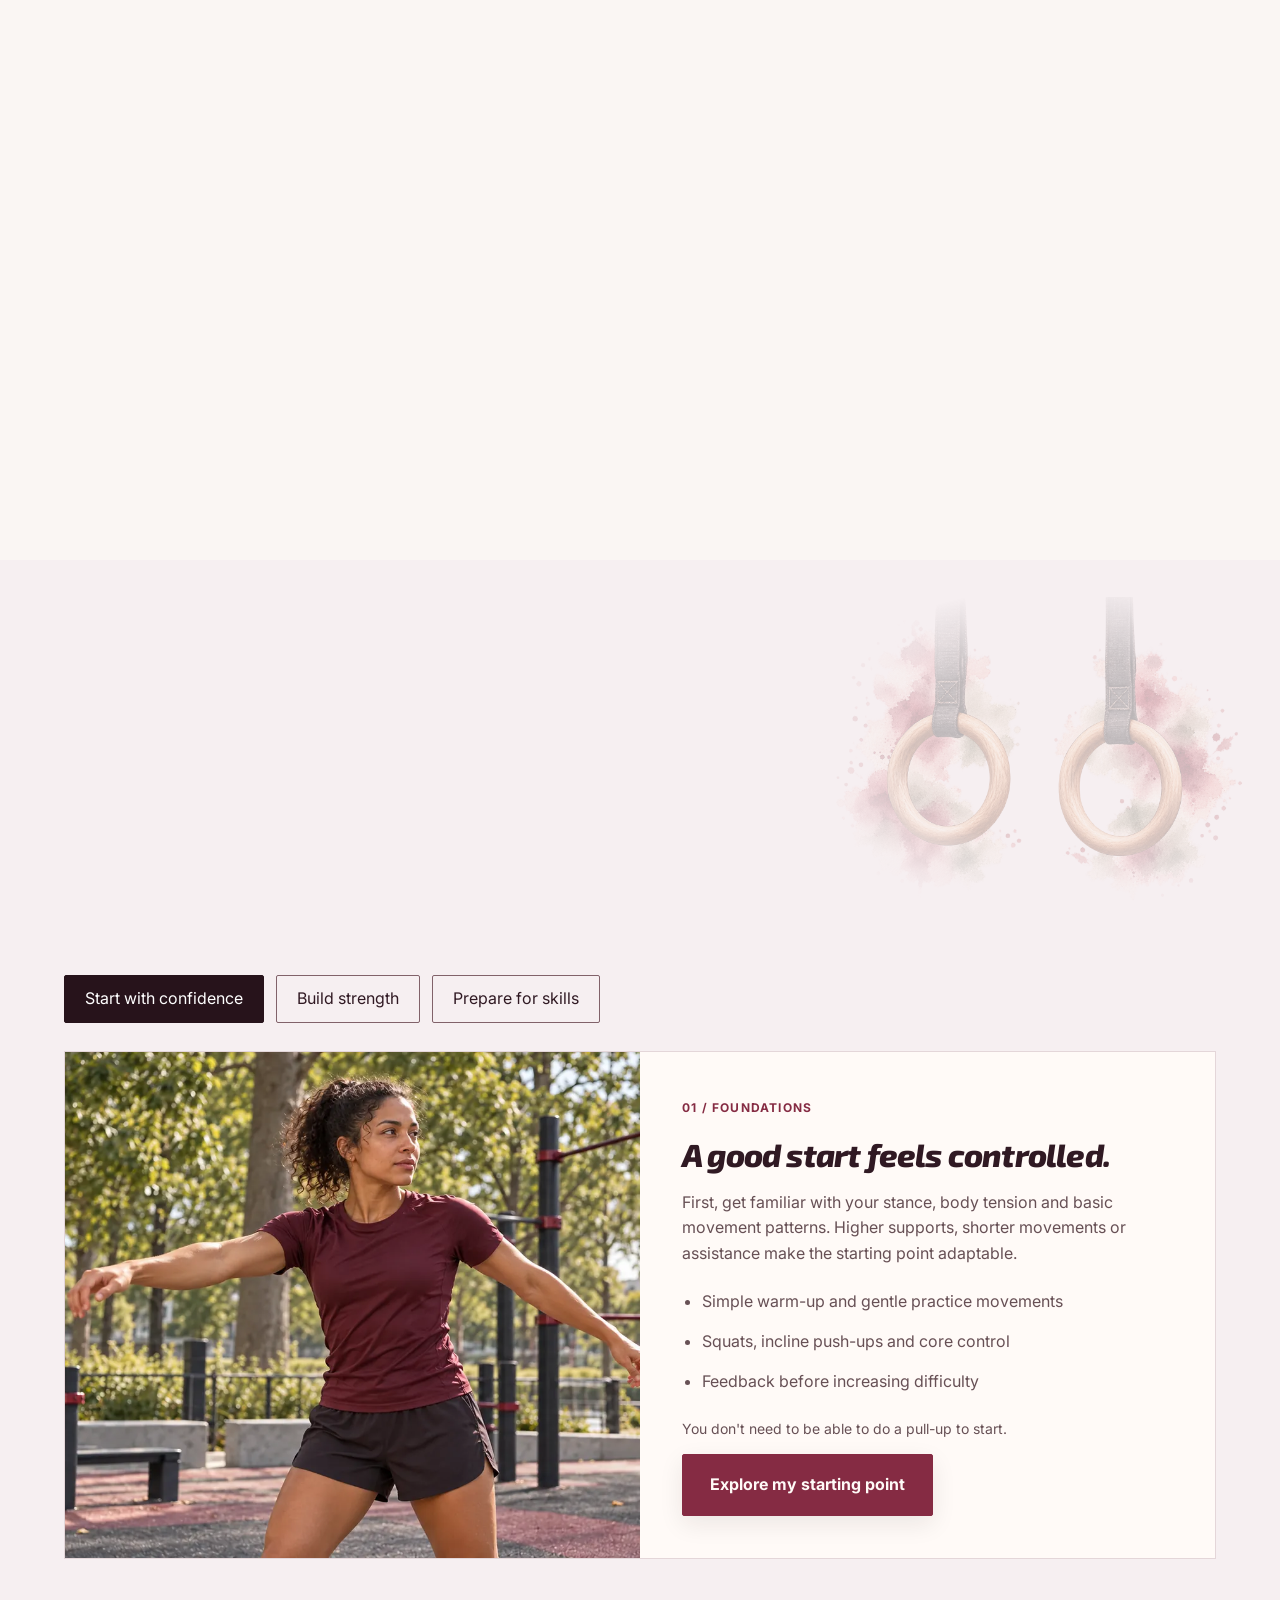
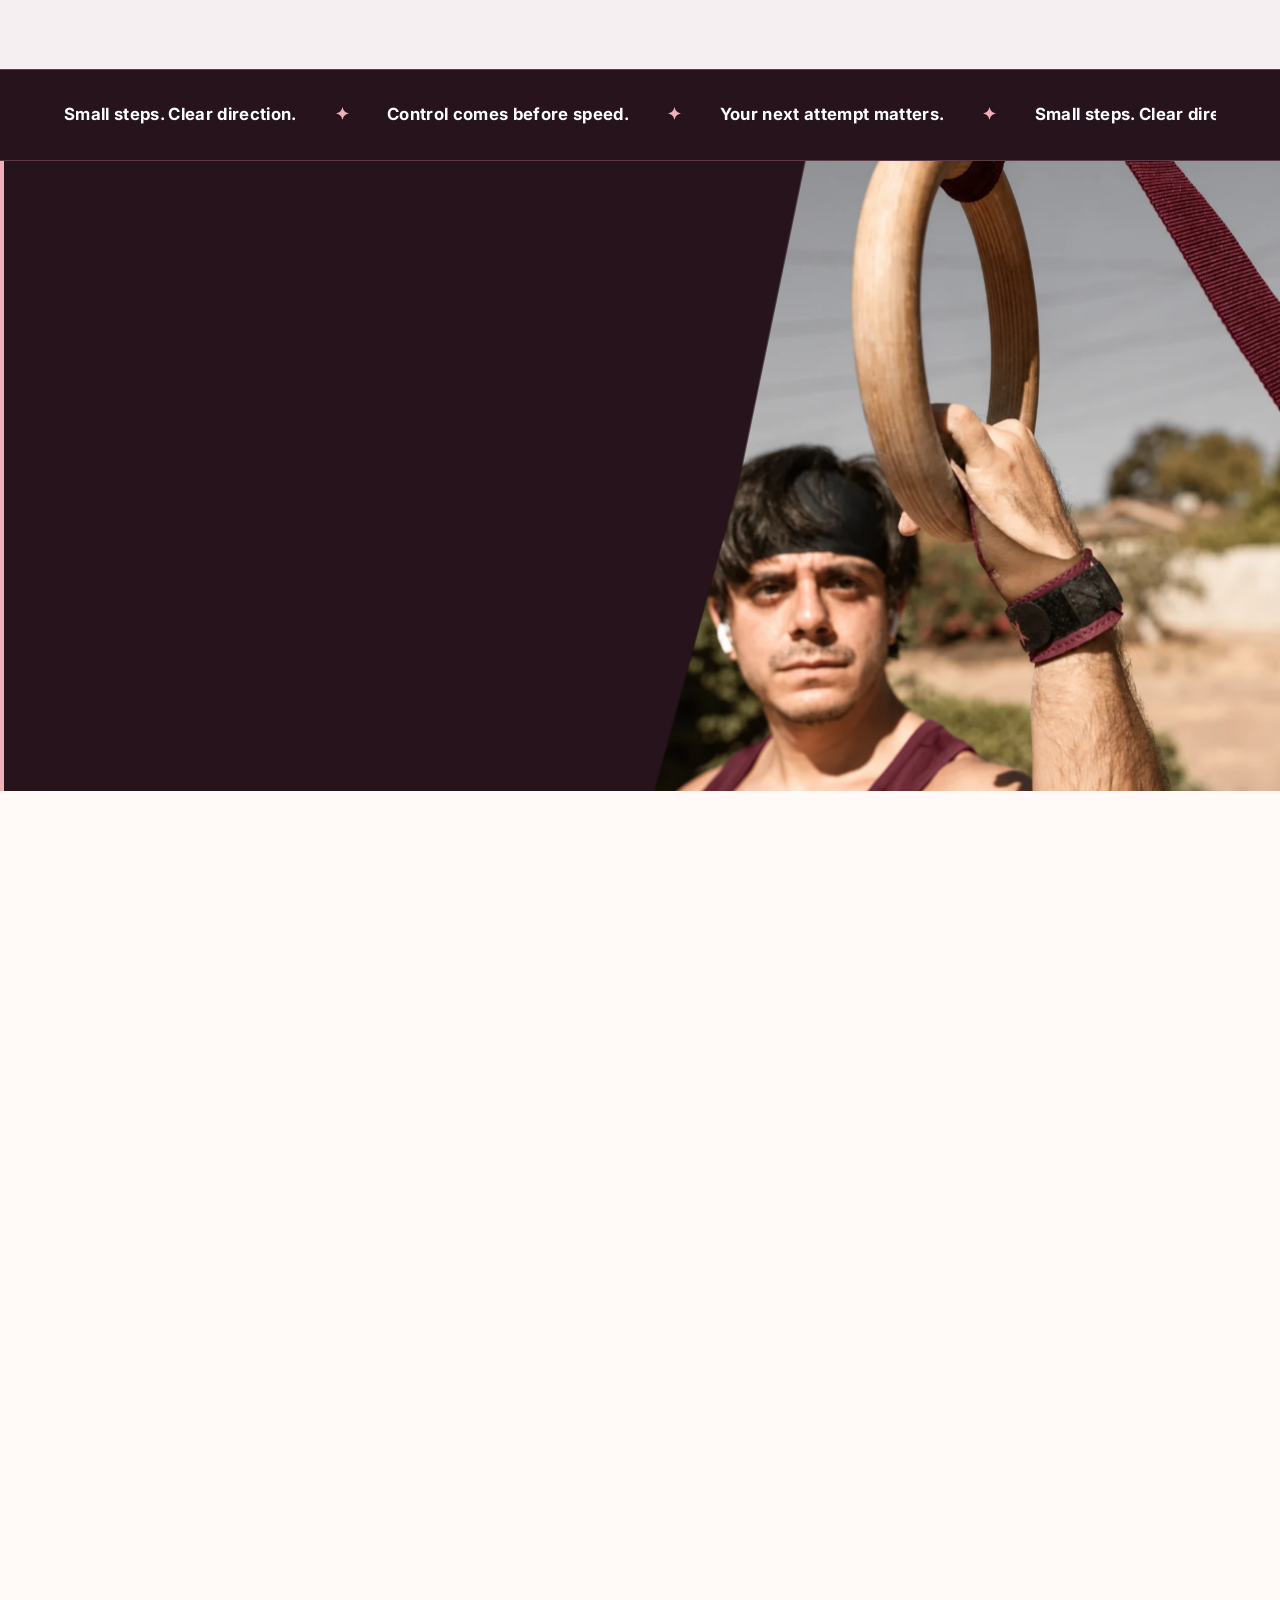
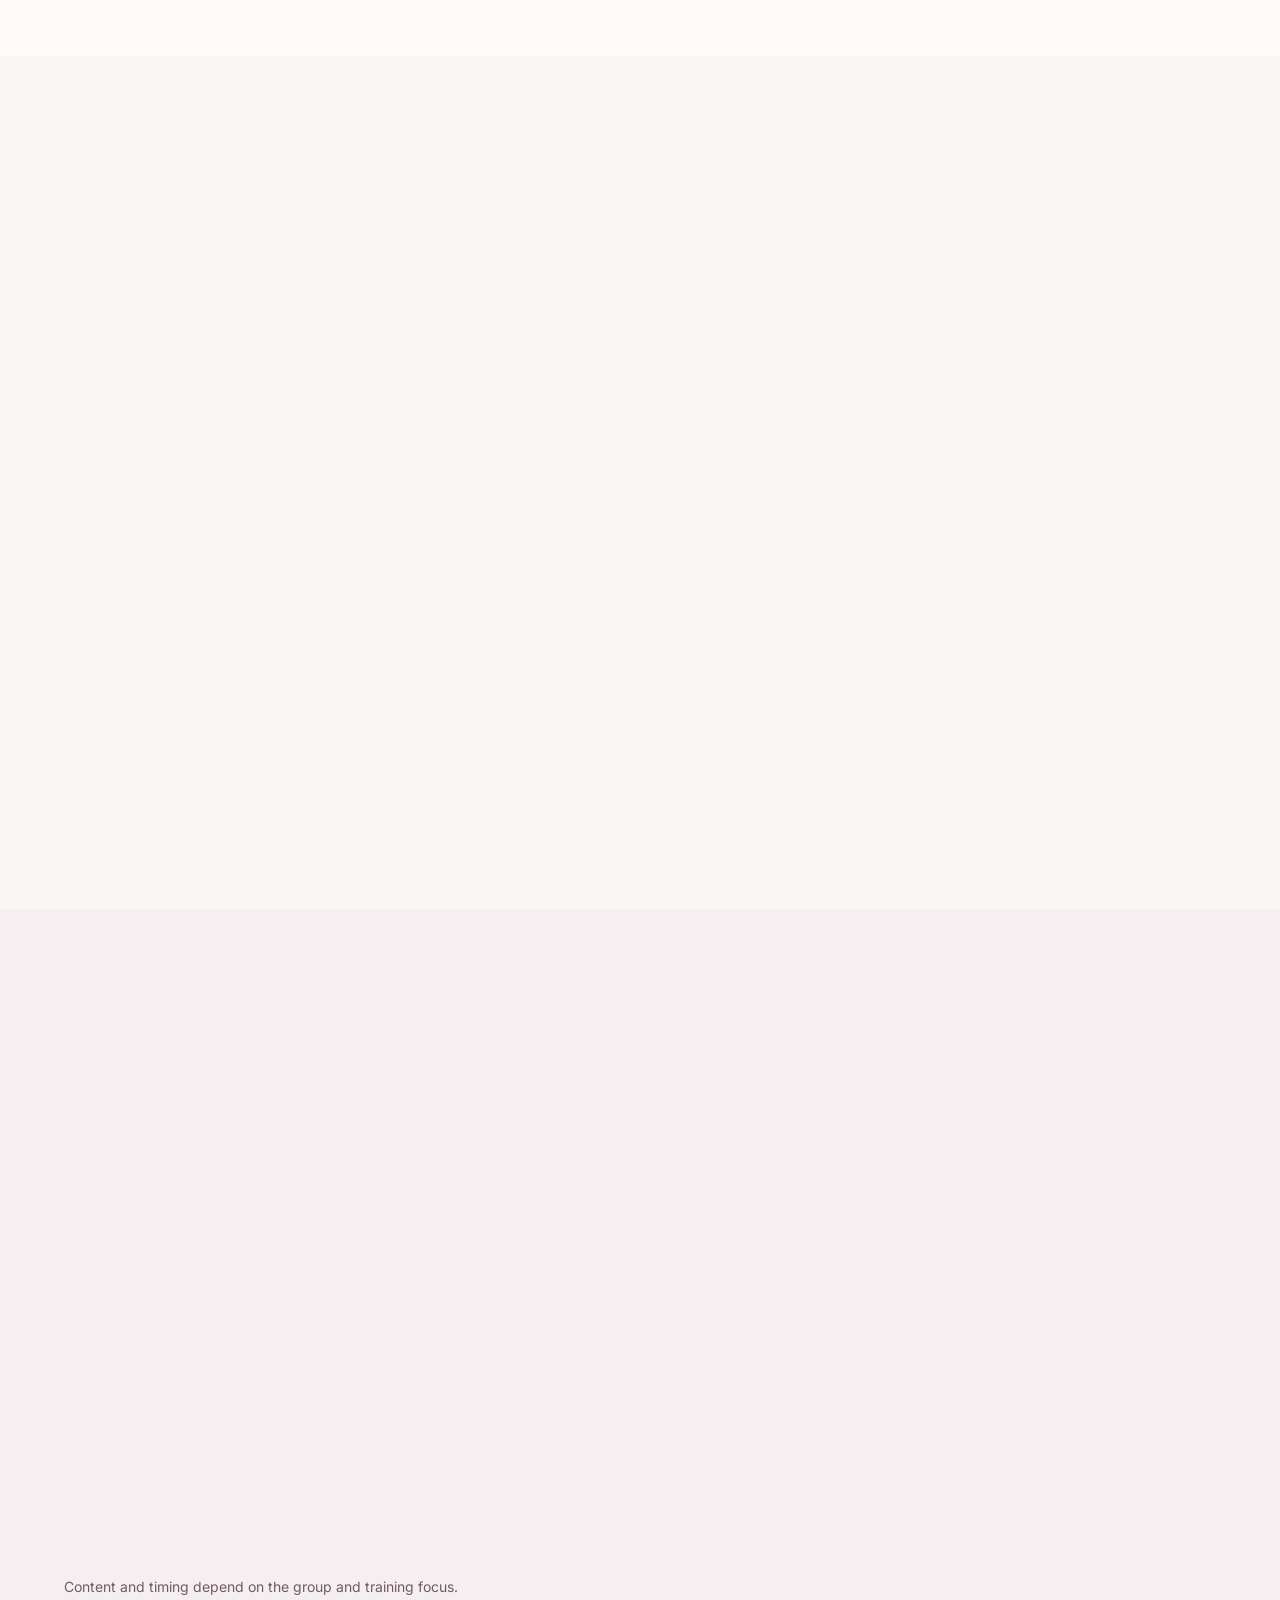
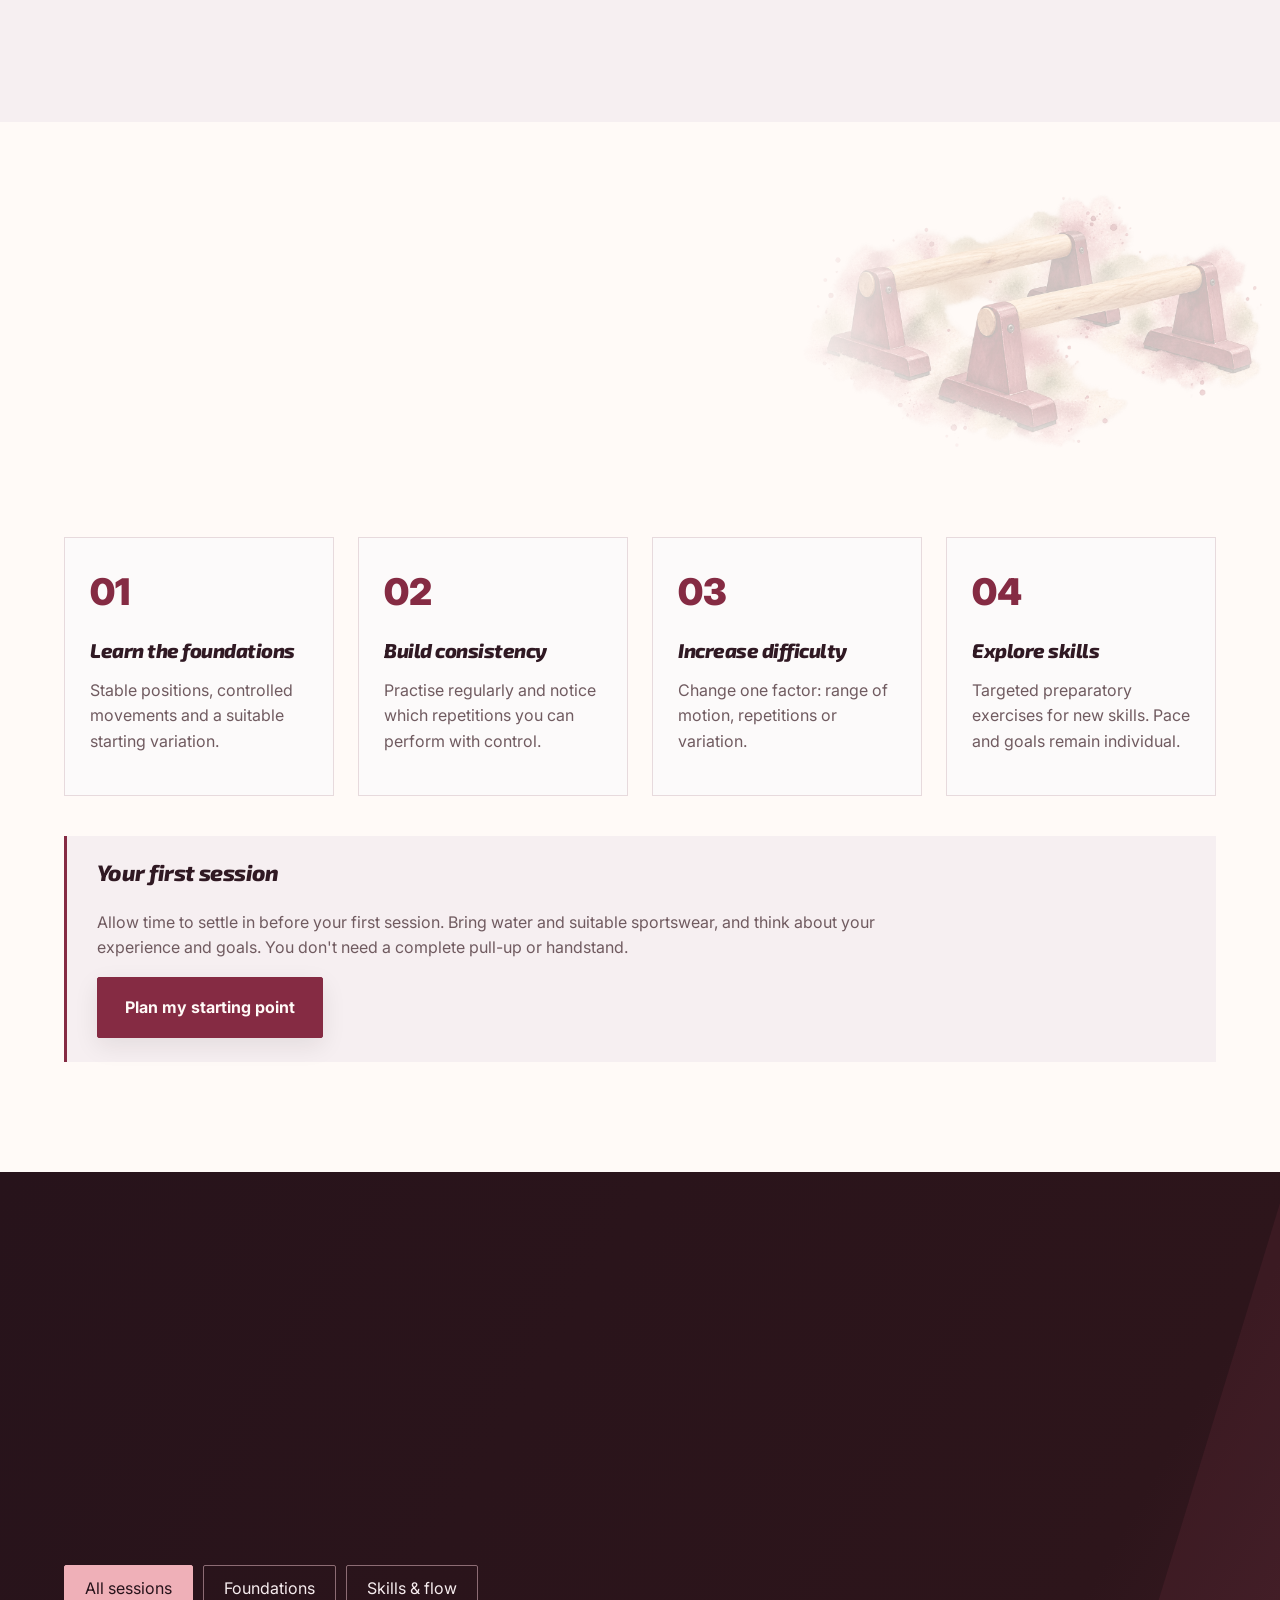
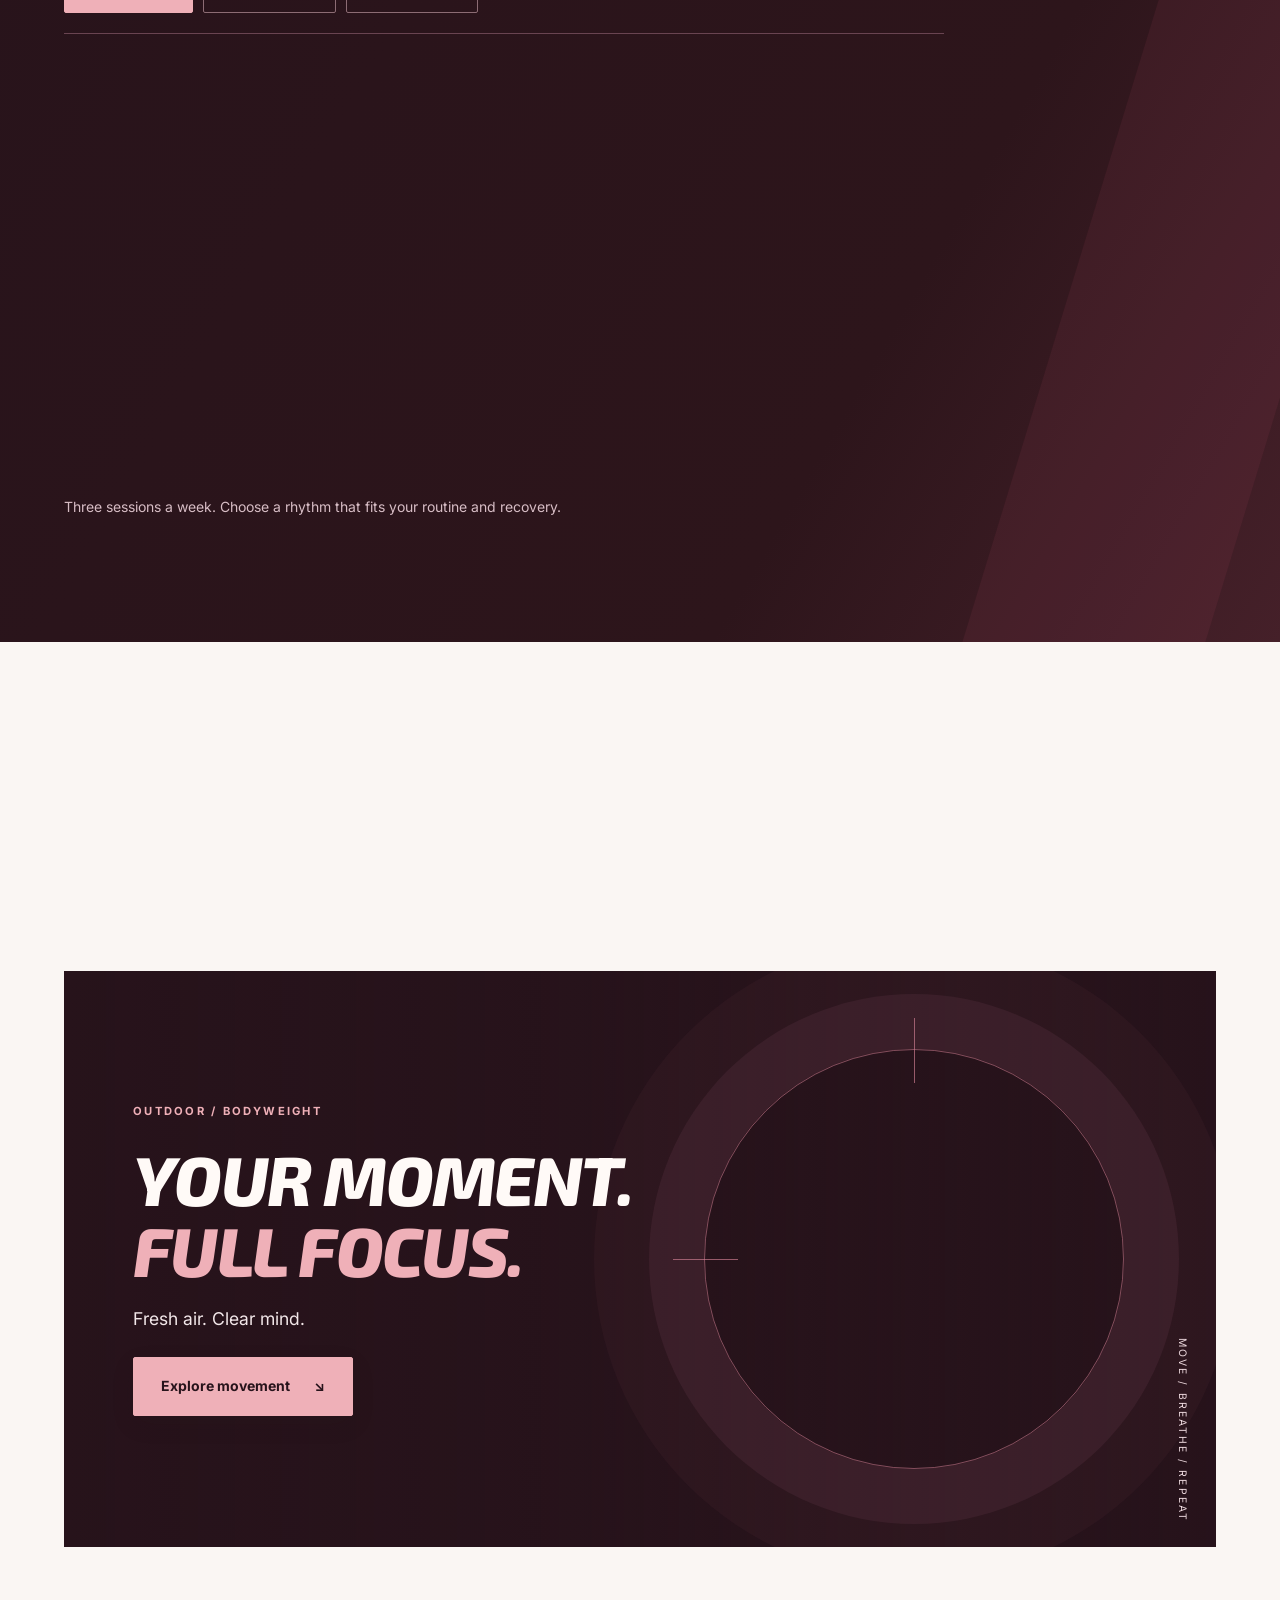
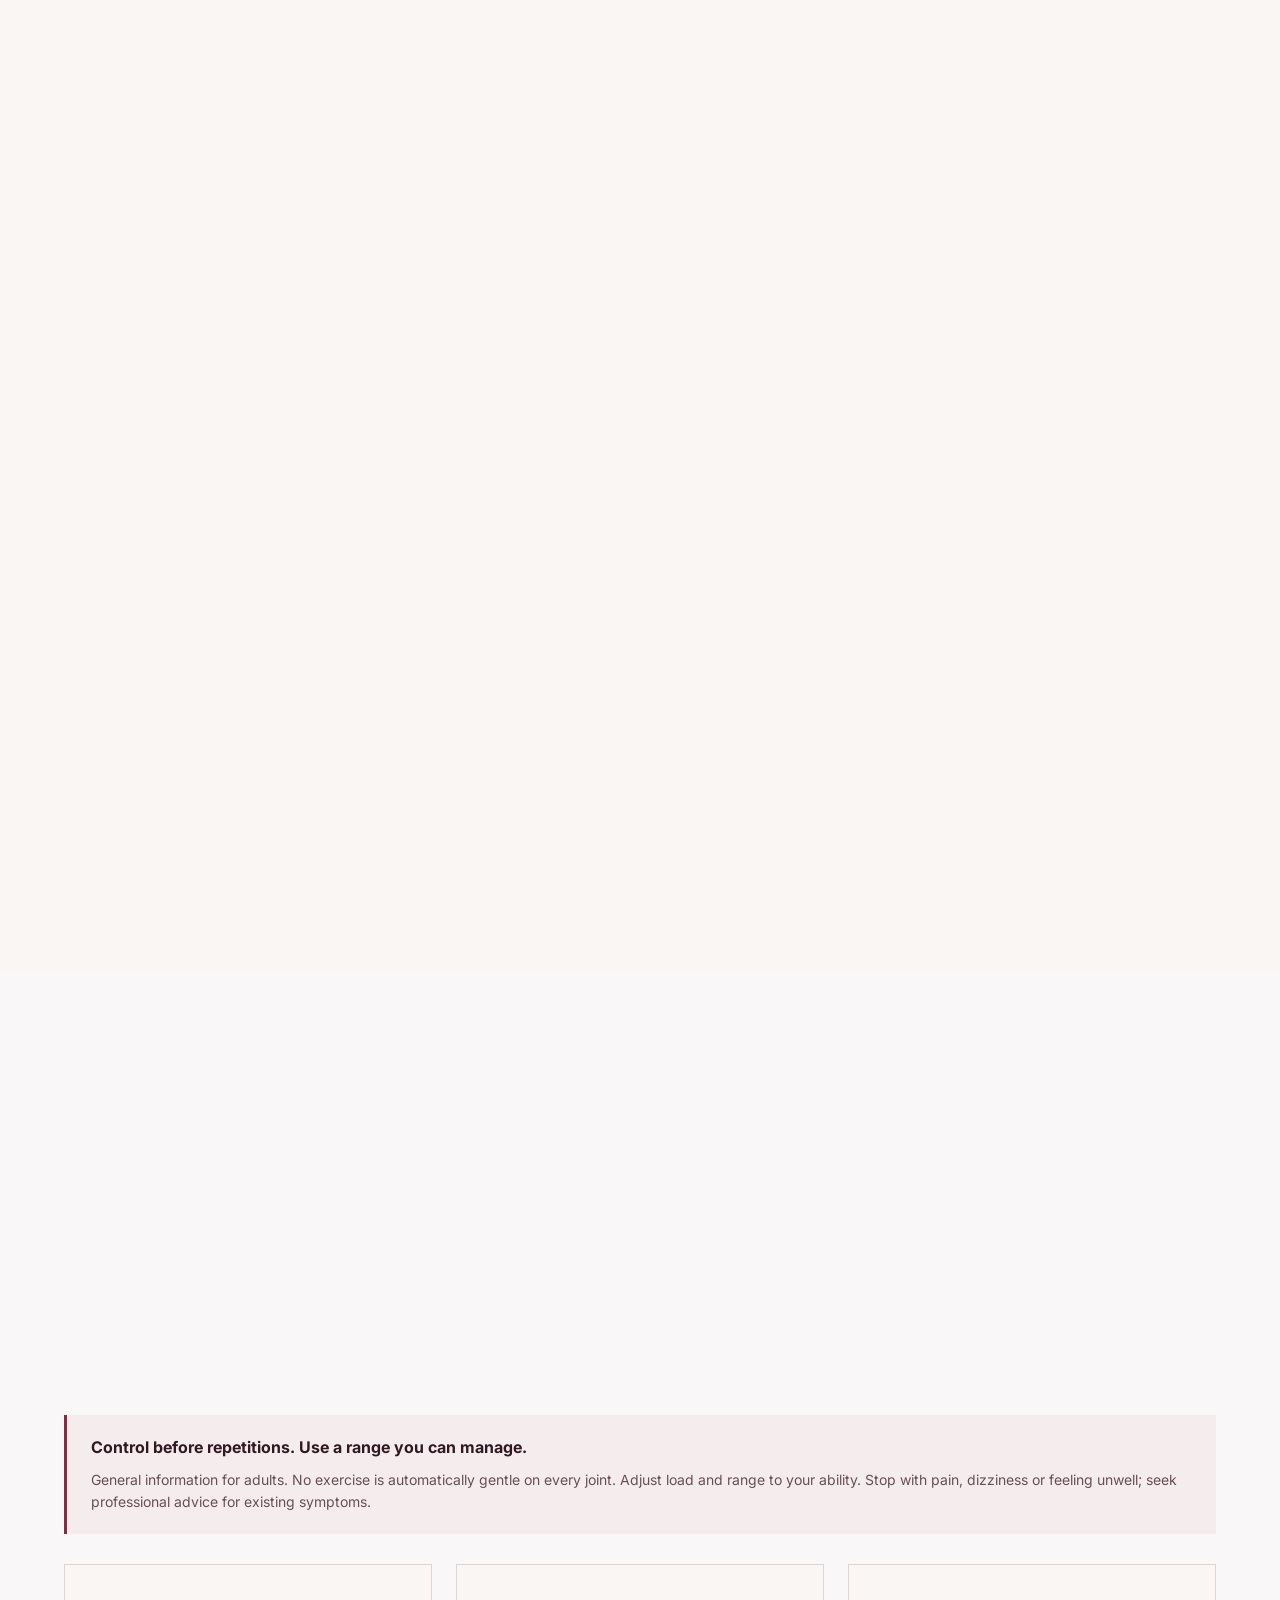
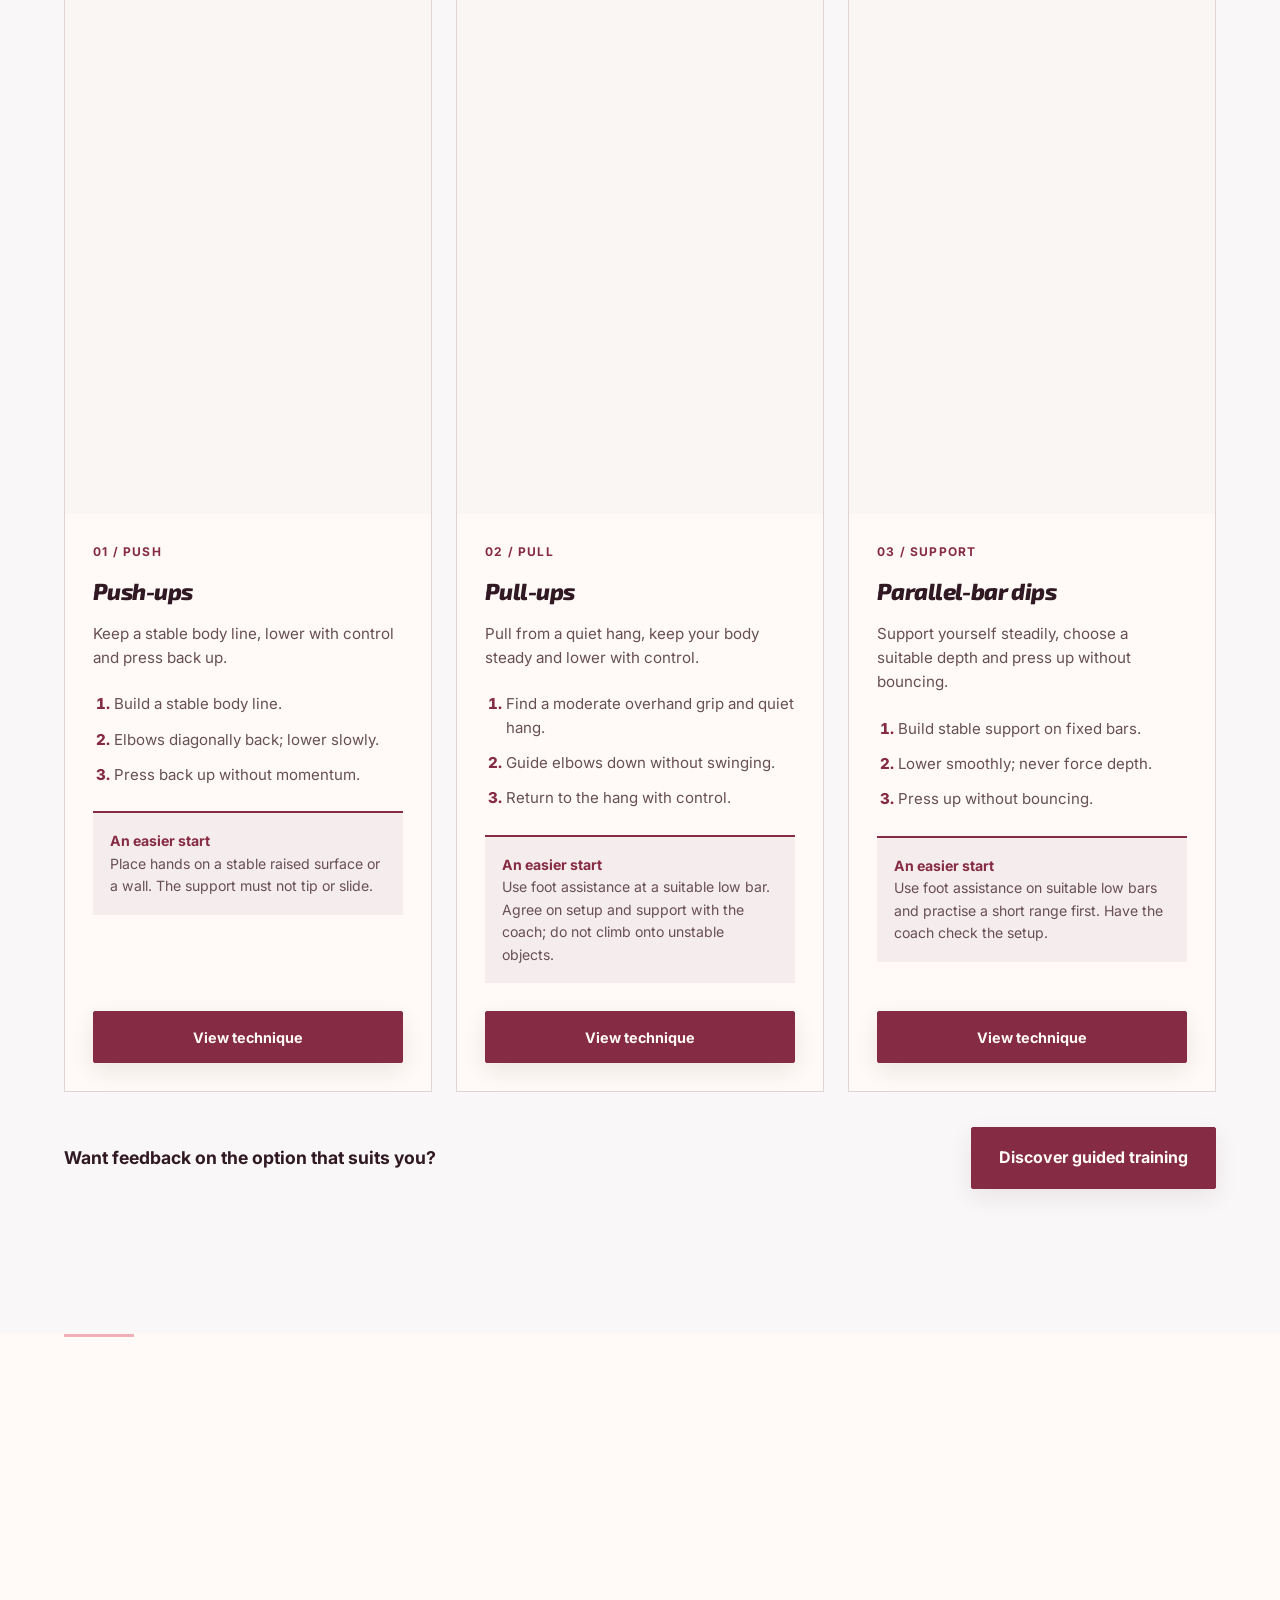
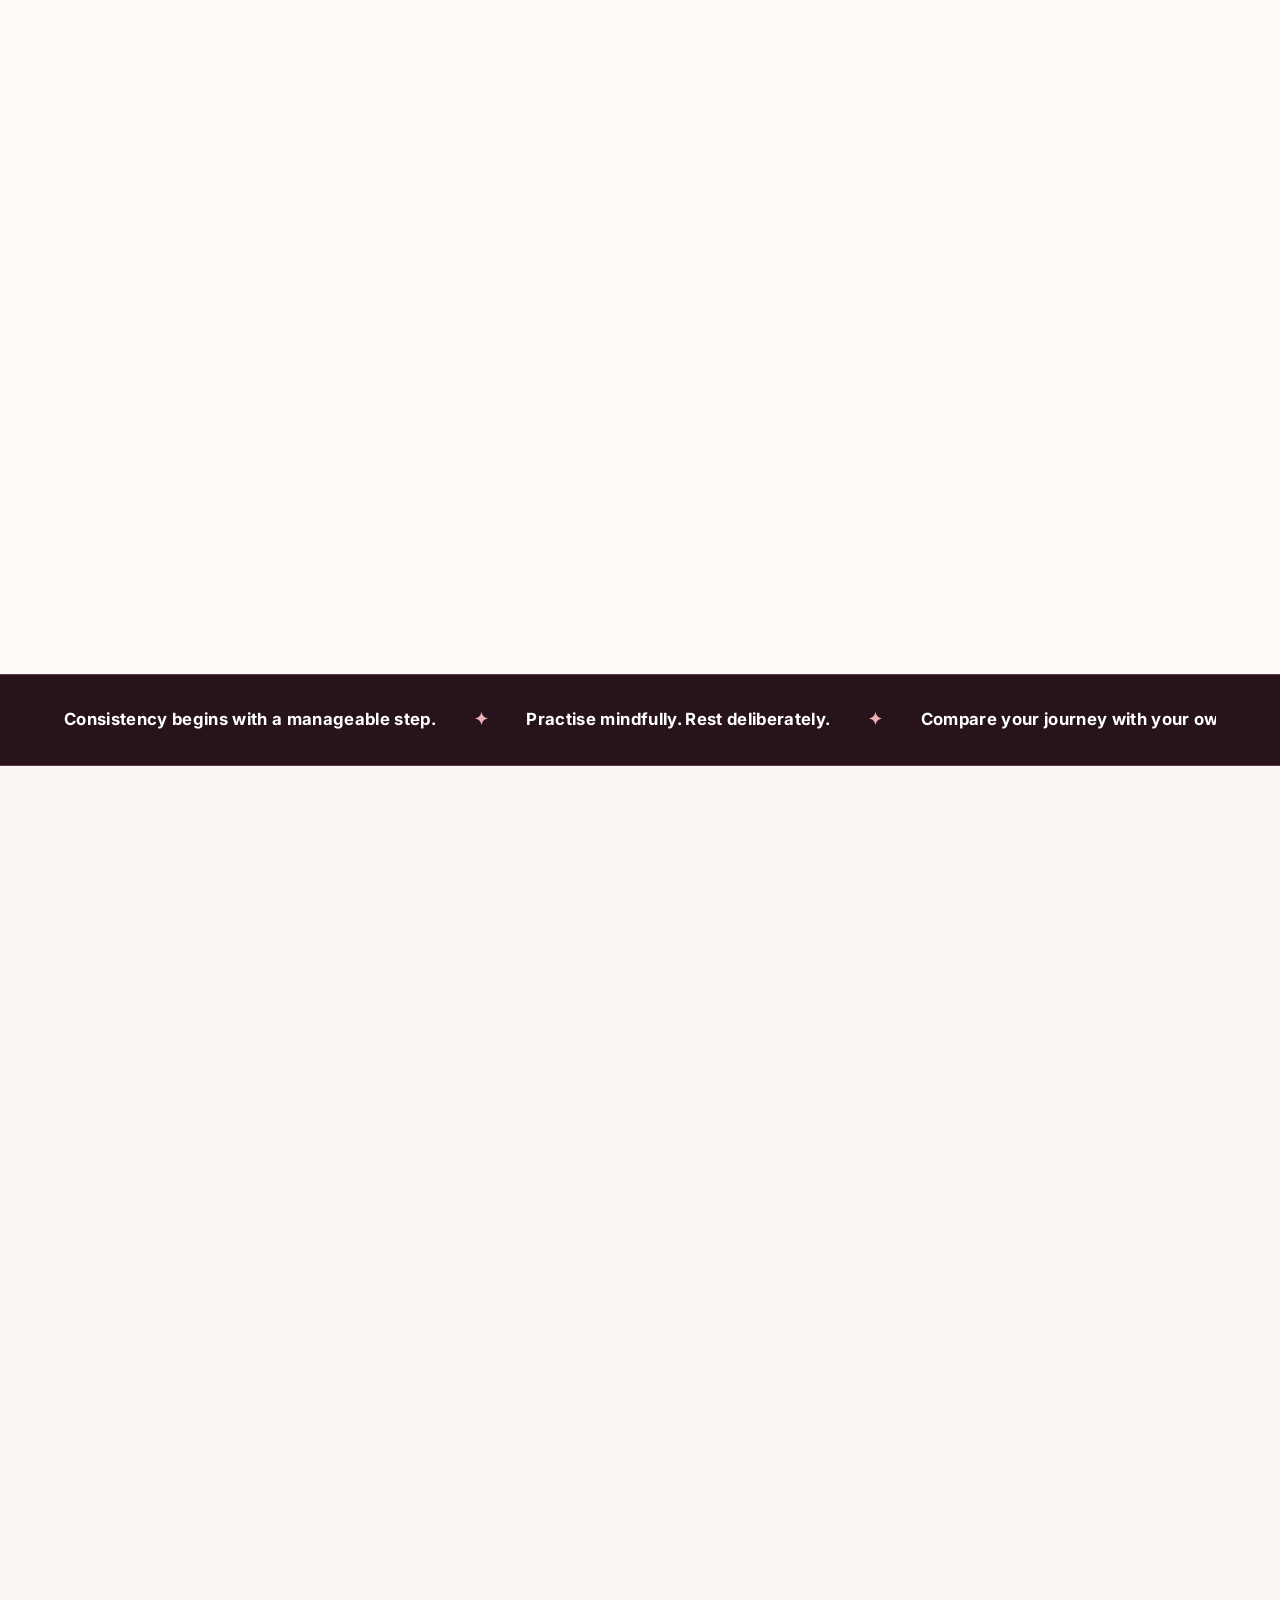
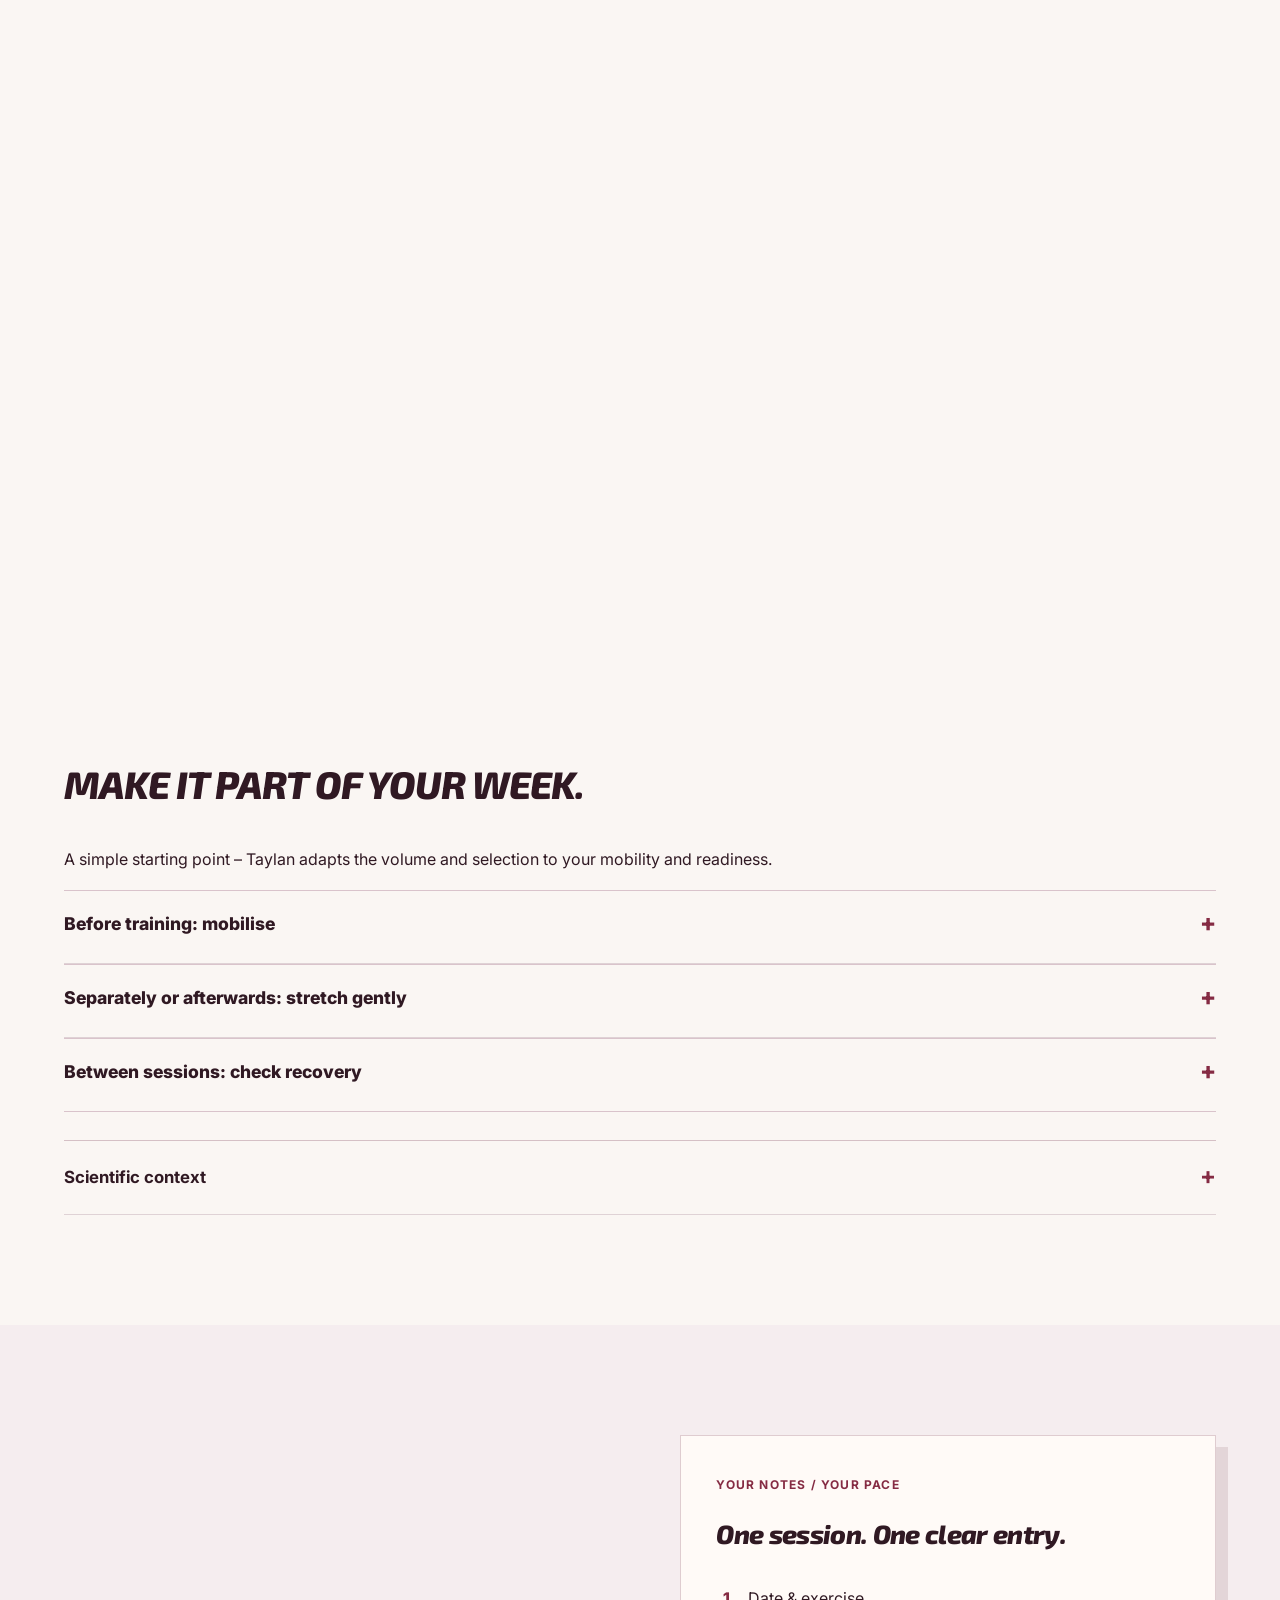
==== commit 70047983: "Compact schedule spacing and remove FAQ watercolor still life in all languages" ====
--- a/en/index.html
+++ b/en/index.html
@@ -9,6 +9,7 @@
 <link rel="stylesheet" href="../style-typography36.css?v=1"><script src="../app-core17.js" defer></script>
 <link rel="alternate" hreflang="de" href="https://o-some.github.io/testkunde/index.html"><link rel="alternate" hreflang="en" href="https://o-some.github.io/testkunde/en/index.html"><link rel="alternate" hreflang="tr" href="https://o-some.github.io/testkunde/tr/index.html"><link rel="canonical" href="https://o-some.github.io/testkunde/en/index.html"><link rel="icon" href="../assets/talisthenics-tc-brand19.webp" type="image/webp"><link rel="stylesheet" href="../style-hero37.css?v=1">
 <script src="../hero-title-fit37.js?v=1" defer></script>
+<link rel="stylesheet" href="../style-schedule38.css?v=1">
 </head>
 <body>
 <a class="skip" href="#main">Skip to content</a>
@@ -31,7 +32,7 @@
 <section class="section exercise-section" id="uebungen"><div class="section-head reveal"><p class="eyebrow">TALISTHENICS / PUSH · PULL · SUPPORT</p><h2>THREE BASICS.<br><em>CONTROLLED EXECUTION.</em></h2><p>Push-ups, pull-ups and dips: three fundamental movements with illustrated phases, technique cues and an easier option. Open the full guide right here – no sign-up needed.</p></div><div class="exercise-safety"><strong>Control before repetitions. Use a range you can manage.</strong><p>General information for adults. No exercise is automatically gentle on every joint. Adjust load and range to your ability. Stop with pain, dizziness or feeling unwell; seek professional advice for existing symptoms.</p></div><div class="exercise-card-grid exercise-core-grid"><article class="exercise-tile"><img src="../assets/guide-pushup-core17.webp" alt="Three floor push-up phases: high plank, controlled lowering and return to high plank." loading="lazy" width="1024" height="1536"><div><span class="tag">01 / PUSH</span><h3>Push-ups</h3><p class="exercise-description">Keep a stable body line, lower with control and press back up.</p><ol class="exercise-card-cues"><li>Build a stable body line.</li><li>Elbows diagonally back; lower slowly.</li><li>Press back up without momentum.</li></ol><p class="exercise-card-easier"><strong>An easier start</strong><br>Place hands on a stable raised surface or a wall. The support must not tip or slide.</p><button class="button" data-exercise="exercise-1" aria-haspopup="dialog">View technique<span class="sr-only">: Push-ups</span></button></div></article><article class="exercise-tile"><img src="../assets/guide-pullup-core17.webp" alt="Three moderate overhand pull-up phases: extended-arm hang, upper pulling position and controlled return." loading="lazy" width="1024" height="1536"><div><span class="tag">02 / PULL</span><h3>Pull-ups</h3><p class="exercise-description">Pull from a quiet hang, keep your body steady and lower with control.</p><ol class="exercise-card-cues"><li>Find a moderate overhand grip and quiet hang.</li><li>Guide elbows down without swinging.</li><li>Return to the hang with control.</li></ol><p class="exercise-card-easier"><strong>An easier start</strong><br>Use foot assistance at a suitable low bar. Agree on setup and support with the coach; do not climb onto unstable objects.</p><button class="button" data-exercise="exercise-2" aria-haspopup="dialog">View technique<span class="sr-only">: Pull-ups</span></button></div></article><article class="exercise-tile"><img src="../assets/guide-dip-core17.webp" alt="Three fixed parallel-bar dip phases: top support, moderate lowering and return to support." loading="lazy" width="1024" height="1536"><div><span class="tag">03 / SUPPORT</span><h3>Parallel-bar dips</h3><p class="exercise-description">Support yourself steadily, choose a suitable depth and press up without bouncing.</p><ol class="exercise-card-cues"><li>Build stable support on fixed bars.</li><li>Lower smoothly; never force depth.</li><li>Press up without bouncing.</li></ol><p class="exercise-card-easier"><strong>An easier start</strong><br>Use foot assistance on suitable low bars and practise a short range first. Have the coach check the setup.</p><button class="button" data-exercise="exercise-3" aria-haspopup="dialog">View technique<span class="sr-only">: Parallel-bar dips</span></button></div></article></div><div class="exercise-next"><p>Want feedback on the option that suits you?</p><button class="button primary" data-open="booking">Discover guided training</button></div></section><section class="pricing section" id="preis"><div class="reveal"><p class="eyebrow">05 / YOUR MEMBERSHIP</p><h2>BIG STEP.<br><em>CLEAR PRICE.</em></h2><p>An offer that fits your everyday life. Personally guided group training with room for your progress.</p><img class="price-image" src="../assets/trainer-pricing-bordeaux21.webp" alt="Trainer at a calisthenics frame with Bordeaux-coloured bars." loading="lazy" width="1536" height="1024"></div><article class="price-card reveal"><span class="tag">TALISTHENICS</span><div class="price">50 <span>€</span></div><p class="price-period">per person / month · total price</p><ul><li>Three guided sessions per week</li><li>Maximum ten people at a time</li><li>Exercise variations for your level</li><li>Strength, skills and mobility</li><li>Technique feedback</li></ul><button class="button" data-book>Plan my starting point</button><p class="fine">Plan your start with a session and your training level.</p></article></section>
 <aside class="wisdom-band" aria-label="Training thoughts"><div class="wisdom-window"><div class="wisdom-track" id="wisdom-2"><div class="wisdom-line"><span>Consistency begins with a manageable step.</span><span aria-hidden="true">✦</span><span>Practise mindfully. Rest deliberately.</span><span aria-hidden="true">✦</span><span>Compare your journey with your own beginning.</span><span aria-hidden="true">✦</span></div><div class="wisdom-line" aria-hidden="true"><span>Consistency begins with a manageable step.</span><span aria-hidden="true">✦</span><span>Practise mindfully. Rest deliberately.</span><span aria-hidden="true">✦</span><span>Compare your journey with your own beginning.</span><span aria-hidden="true">✦</span></div></div></div><button class="wisdom-toggle sr-only" aria-controls="wisdom-2" aria-pressed="false">Stop scrolling text</button></aside><section class="section training-language mobility-section" id="begriffe"><div class="section-head reveal"><p class="eyebrow">Understanding calisthenics and flexibility</p><h2>STAY MOBILE.<br><em>RECOVER WITH INTENT.</em></h2><p>Strength needs freedom of movement. Progress needs recovery. Connect controlled mobility, appropriate training loads and rest in your routine.</p></div><div class="mobility-grid"><article class="mobility-card reveal"><span class="mobility-num" aria-hidden="true">01</span><h3>Build flexibility</h3><p>Regular stretching can increase your range of motion. Active mobility also trains control within that range. Greater depth is useful only when you can use it without compensation or pain.</p></article><article class="mobility-card reveal"><span class="mobility-num" aria-hidden="true">02</span><h3>Reduce injury risks</h3><p>Stretching alone does not reliably prevent injuries. Appropriate exercise variations, gradual loading and controlled technique matter. Include a preparatory warm-up; it cannot guarantee injury-free training.</p></article><article class="mobility-card reveal"><span class="mobility-num" aria-hidden="true">03</span><h3>Take recovery seriously</h3><p>Gentle stretching can feel pleasant after training. Evidence does not convincingly support faster strength recovery or reduced soreness. Make room for sleep, food, fluids and recovery between demanding sessions.</p></article></div><div class="adaptation-panel reveal"><p class="eyebrow">Supercompensation · explained simply</p><h3>THE STIMULUS STARTS IT.<br><em>REST IS PART OF IT.</em></h3><p class="adaptation-intro">A demanding session initially leaves you fatigued. With recovery, your body can respond to repeated, appropriate training stimuli and improve its capacity. The simplified supercompensation model describes this relationship.</p><ol class="adaptation-stages"><li><span aria-hidden="true">01</span><h4>Training stimulus</h4><p>A challenge matched to your current ability.</p></li><li><span aria-hidden="true">02</span><h4>Fatigue</h4><p>Performance may temporarily drop. Going harder is not automatically better now.</p></li><li><span aria-hidden="true">03</span><h4>Recovery</h4><p>Manage load, sleep and replenish energy.</p></li><li><span aria-hidden="true">04</span><h4>Adaptation</h4><p>Across sessions you may become more capable and gradually adjust the next challenge.</p></li></ol><p class="adaptation-limit">A thinking tool, not a timer: muscles, tendons and the nervous system adapt differently. There is no universal 48-hour window or guaranteed performance jump after every workout.</p></div><div class="mobility-practice"><h3>MAKE IT PART OF YOUR WEEK.</h3><p>A simple starting point – Taylan adapts the volume and selection to your mobility and readiness.</p><details class="mobility-routine"><summary>Before training: mobilise</summary><p>Start with easy walking or light movement. Mobilise wrists and shoulders with small, controlled circles and pain-free movements. Rehearse the first strength exercise using a much easier variation before increasing load. Long, intense stretches do not replace this warm-up.</p></details><details class="mobility-routine"><summary>Separately or afterwards: stretch gently</summary><p>For the chest: place a forearm against a stable wall and slowly turn away, keeping the shoulder relaxed. For the calf: place hands against a wall, step one foot back and keep that heel down. Pause briefly at a mild stretch, breathe calmly and release slowly. Do not bounce or push into joint pain. Work both sides within a comfortable range.</p></details><details class="mobility-routine"><summary>Between sessions: check recovery</summary><p>Allow easier days or rest between highly demanding sessions for the same muscle groups. Three weekly sessions need not all be maximal. During your warm-up, check your movement control and whether an easy variation feels normal. Reduce volume if performance clearly drops; stop for sharp pain and seek professional assessment.</p></details></div><details class="exercise-evidence mobility-evidence"><summary>Scientific context</summary><p>Research supports improved flexibility with regular stretching. Stretching alone has not demonstrated reliable injury prevention or faster recovery. Many studied sports differ from calisthenics. This routine is practical guidance, not individual treatment.</p><ul><li><a href="https://pubmed.ncbi.nlm.nih.gov/37301370/" rel="noreferrer">Stretching and range of motion</a></li><li><a href="https://pubmed.ncbi.nlm.nih.gov/24100287/" rel="noreferrer">Injury prevention</a></li><li><a href="https://pubmed.ncbi.nlm.nih.gov/34025459/" rel="noreferrer">Stretching and recovery</a></li><li><a href="https://pubmed.ncbi.nlm.nih.gov/32813181/" rel="noreferrer">Adjusting load to readiness</a></li></ul></details></section><section class="section training-journal"><div class="reveal"><p class="eyebrow">YOUR TRAINING JOURNAL</p><h2>PROGRESS.<br><em>YOUR WAY.</em></h2><p>After a session, note which variation you used and how controlled it felt. The template helps you pick up a specific point next time.</p><a class="button" href="../assets/trainingsbogen-en.txt" download>Download training journal</a><p class="fine">Free text template for your own notes. No account or data sent to this website.</p></div><div class="journal-preview"><span class="tag">YOUR NOTES / YOUR PACE</span><h3>One session. One clear entry.</h3><ol><li>Date &amp; exercise</li><li>Variation used</li><li>Sets, repetitions or hold time</li><li>What felt stable?</li><li>What would you like to discuss next?</li></ol></div></section><section class="section starter-month"><div class="section-head reveal"><p class="eyebrow">GUIDANCE / NO PERFORMANCE PROMISE</p><h2>YOUR FIRST MONTH.<br><em>WITH A CLEAR THREAD.</em></h2><p>A clear starting point helps you stay consistent. Pace and next steps depend on your level, attendance and wellbeing.</p></div><div class="month-grid"><article class="reveal"><span>WEEK 01</span><h3>Get familiar</h3><p>Explore the routine, equipment and basic movements. Find suitable variations and ask questions.</p><strong>Focus: start safely</strong></article><article class="reveal"><span>WEEK 02</span><h3>Repeat</h3><p>Try familiar exercises again. Practise consistent starting positions and a calm pace.</p><strong>Focus: gain direction</strong></article><article class="reveal"><span>WEEK 03</span><h3>Fine-tune</h3><p>Discuss with the trainer whether range or variation can be adjusted. Simplify deliberately if needed.</p><strong>Focus: adjust the load</strong></article><article class="reveal"><span>WEEK 04</span><h3>Review</h3><p>Note what feels more stable and what you&#x27;d like to keep practising. Discuss the next focus.</p><strong>Focus: move forward thoughtfully</strong></article></div></section>
 <section class="section preparation"><div class="preparation-copy reveal"><p class="eyebrow">BEFORE YOUR FIRST SESSION</p><h2>SMALL BAG.<br><em>WELL PREPARED.</em></h2><p>You don&#x27;t need elaborate equipment. Flexible sportswear, suitable shoes and water make a good foundation.</p><ul class="kit-list"><li><strong>Sportswear &amp; shoes</strong><span>Comfortable, flexible and suitable for the surface.</span></li><li><strong>Water &amp; small towel</strong><span>Bring your own water bottle and a towel if needed.</span></li><li><strong>Time to arrive</strong><span>Arrive a few minutes early and discuss any questions.</span></li><li><strong>Know your limits</strong><span>Don&#x27;t continue with symptoms; discuss relevant limitations beforehand.</span></li></ul></div><figure class="preparation-image reveal"><div class="depth-window" data-depth="kit"><img src="../assets/15-equipment18.webp" alt="Gym bag, water bottle, wooden-handle parallettes, wooden rings with straps and towel on a stone bench." loading="lazy" width="1536" height="1024"><span class="depth-grid" aria-hidden="true"></span></div><figcaption>PARALLETTES &amp; WOODEN RINGS / CONTROL STARTS WITH THE BASICS</figcaption></figure></section>
-<section class="faq section"><div><p class="eyebrow">06 / GOOD TO KNOW</p><h2>YOUR QUESTIONS.<br><em>CLEAR ANSWERS.</em></h2><img class="faq-watercolor" src="../assets/watercolor-faq35.webp" alt="" aria-hidden="true" loading="lazy" width="1536" height="1024"></div><div class="questions"><details><summary>What is calisthenics?</summary><p>Calisthenics mainly uses your own bodyweight. Bars, parallel bars or rings can support exercises. The focus is controlled movement, strength and body tension.</p></details><details><summary>Do I have to attend all three sessions?</summary><p>The three sessions form the weekly schedule. Training frequency and intensity should fit your level and recovery.</p></details><details><summary>Does everyone train at the same difficulty?</summary><p>Everyone can work on the same movement pattern using different variations. Control, experience and current capacity guide the choice.</p></details><details><summary>How do I plan my first session?</summary><p>Choose a session and your level in the starting-point planner. This helps you identify when you&#x27;d like to begin and your current foundations.</p></details><details><summary>How do I prepare for outdoor training?</summary><p>Wear suitable sportswear and shoes, bring water and check the weather before training. Adapt clothing and effort to the conditions.</p></details><details><summary>Can I view the free exercises without signing up?</summary><p>Yes. All three illustrated guides are directly accessible. Click “View technique”. The full instructions appear on this website, and you can also view the illustration at full size.</p></details><details><summary>Do I need to be fit already?</summary><p>No. Start with the foundations and increase the load gradually. Different variations let you start at your current level.</p></details><details><summary>What does the €50 include?</summary><p>The three guided weekly sessions are included. No more than ten people train per session.</p></details><details><summary>What should I bring?</summary><p>Sportswear, suitable shoes, water and a towel if needed. Personal training aids are optional.</p></details><details><summary>What does the starting-point planner do?</summary><p>Choose a session and your level. The planner shows your choice without requesting or sending personal data. It does not reserve a training place.</p></details><details><summary>What about symptoms or injuries?</summary><p>If you have pain, existing conditions or uncertainty, seek medical advice before participating. Stop exercises if symptoms occur. Training does not replace medical advice or treatment.</p></details></div></section>
+<section class="faq section"><div><p class="eyebrow">06 / GOOD TO KNOW</p><h2>YOUR QUESTIONS.<br><em>CLEAR ANSWERS.</em></h2></div><div class="questions"><details><summary>What is calisthenics?</summary><p>Calisthenics mainly uses your own bodyweight. Bars, parallel bars or rings can support exercises. The focus is controlled movement, strength and body tension.</p></details><details><summary>Do I have to attend all three sessions?</summary><p>The three sessions form the weekly schedule. Training frequency and intensity should fit your level and recovery.</p></details><details><summary>Does everyone train at the same difficulty?</summary><p>Everyone can work on the same movement pattern using different variations. Control, experience and current capacity guide the choice.</p></details><details><summary>How do I plan my first session?</summary><p>Choose a session and your level in the starting-point planner. This helps you identify when you&#x27;d like to begin and your current foundations.</p></details><details><summary>How do I prepare for outdoor training?</summary><p>Wear suitable sportswear and shoes, bring water and check the weather before training. Adapt clothing and effort to the conditions.</p></details><details><summary>Can I view the free exercises without signing up?</summary><p>Yes. All three illustrated guides are directly accessible. Click “View technique”. The full instructions appear on this website, and you can also view the illustration at full size.</p></details><details><summary>Do I need to be fit already?</summary><p>No. Start with the foundations and increase the load gradually. Different variations let you start at your current level.</p></details><details><summary>What does the €50 include?</summary><p>The three guided weekly sessions are included. No more than ten people train per session.</p></details><details><summary>What should I bring?</summary><p>Sportswear, suitable shoes, water and a towel if needed. Personal training aids are optional.</p></details><details><summary>What does the starting-point planner do?</summary><p>Choose a session and your level. The planner shows your choice without requesting or sending personal data. It does not reserve a training place.</p></details><details><summary>What about symptoms or injuries?</summary><p>If you have pain, existing conditions or uncertainty, seek medical advice before participating. Stop exercises if symptoms occur. Training does not replace medical advice or treatment.</p></details></div></section>
 <section class="final-cta"><p class="eyebrow">YOUR NEXT STEP STARTS HERE.</p><h2>LESS “SOMEDAY”.<br><em>MORE ACTION.</em></h2><button class="button" data-book>Explore training</button><span>3× per week · €50 a month · maximum 10 per session</span></section>
 </main>
 <footer><div class="footer-top"><a class="brand" href="#"><img class="brand-mark" src="../assets/talisthenics-tc-brand19.webp" width="60" height="48" alt=""><span class="brand-word">TALI<strong>STHENICS</strong><small>CALISTHENICS</small></span></a><p>Own your movement.<br>Strength. Control. Consistency.</p></div><div class="footer-bottom"><span>© 2026 TALISTHENICS</span><div><a href="impressum.html">Legal notice</a><a href="datenschutz.html">Privacy</a><a href="barrierefreiheit.html">Accessibility</a><a href="bildnachweise.html">Image credits</a></div></div></footer>
--- a/style-schedule38.css
+++ b/style-schedule38.css
@@ -0,0 +1,29 @@
+/* Compact schedule: keep each date, course description and action together. */
+.schedule > .section-head,
+.schedule > .schedule-tools,
+.schedule > .sessions,
+.schedule > .fine {
+  max-width: 880px;
+}
+.schedule .section-head { margin-bottom: 28px; }
+.schedule .schedule-tools { margin-bottom: 20px; }
+.schedule .session {
+  grid-template-columns: 100px minmax(0, 1fr) auto;
+  gap: 24px;
+  padding: 24px 0;
+}
+.schedule .session h3 { margin: 8px 0; }
+.schedule .session-button { padding: 12px 0 12px 12px; }
+.schedule .session-button span { margin-left: 12px; }
+@media (max-width: 760px) {
+  .schedule .session {
+    grid-template-columns: 76px minmax(0, 1fr);
+    gap: 12px 16px;
+    padding: 22px 0;
+  }
+  .schedule .session-button {
+    grid-column: 2;
+    justify-self: start;
+    padding: 0;
+  }
+}
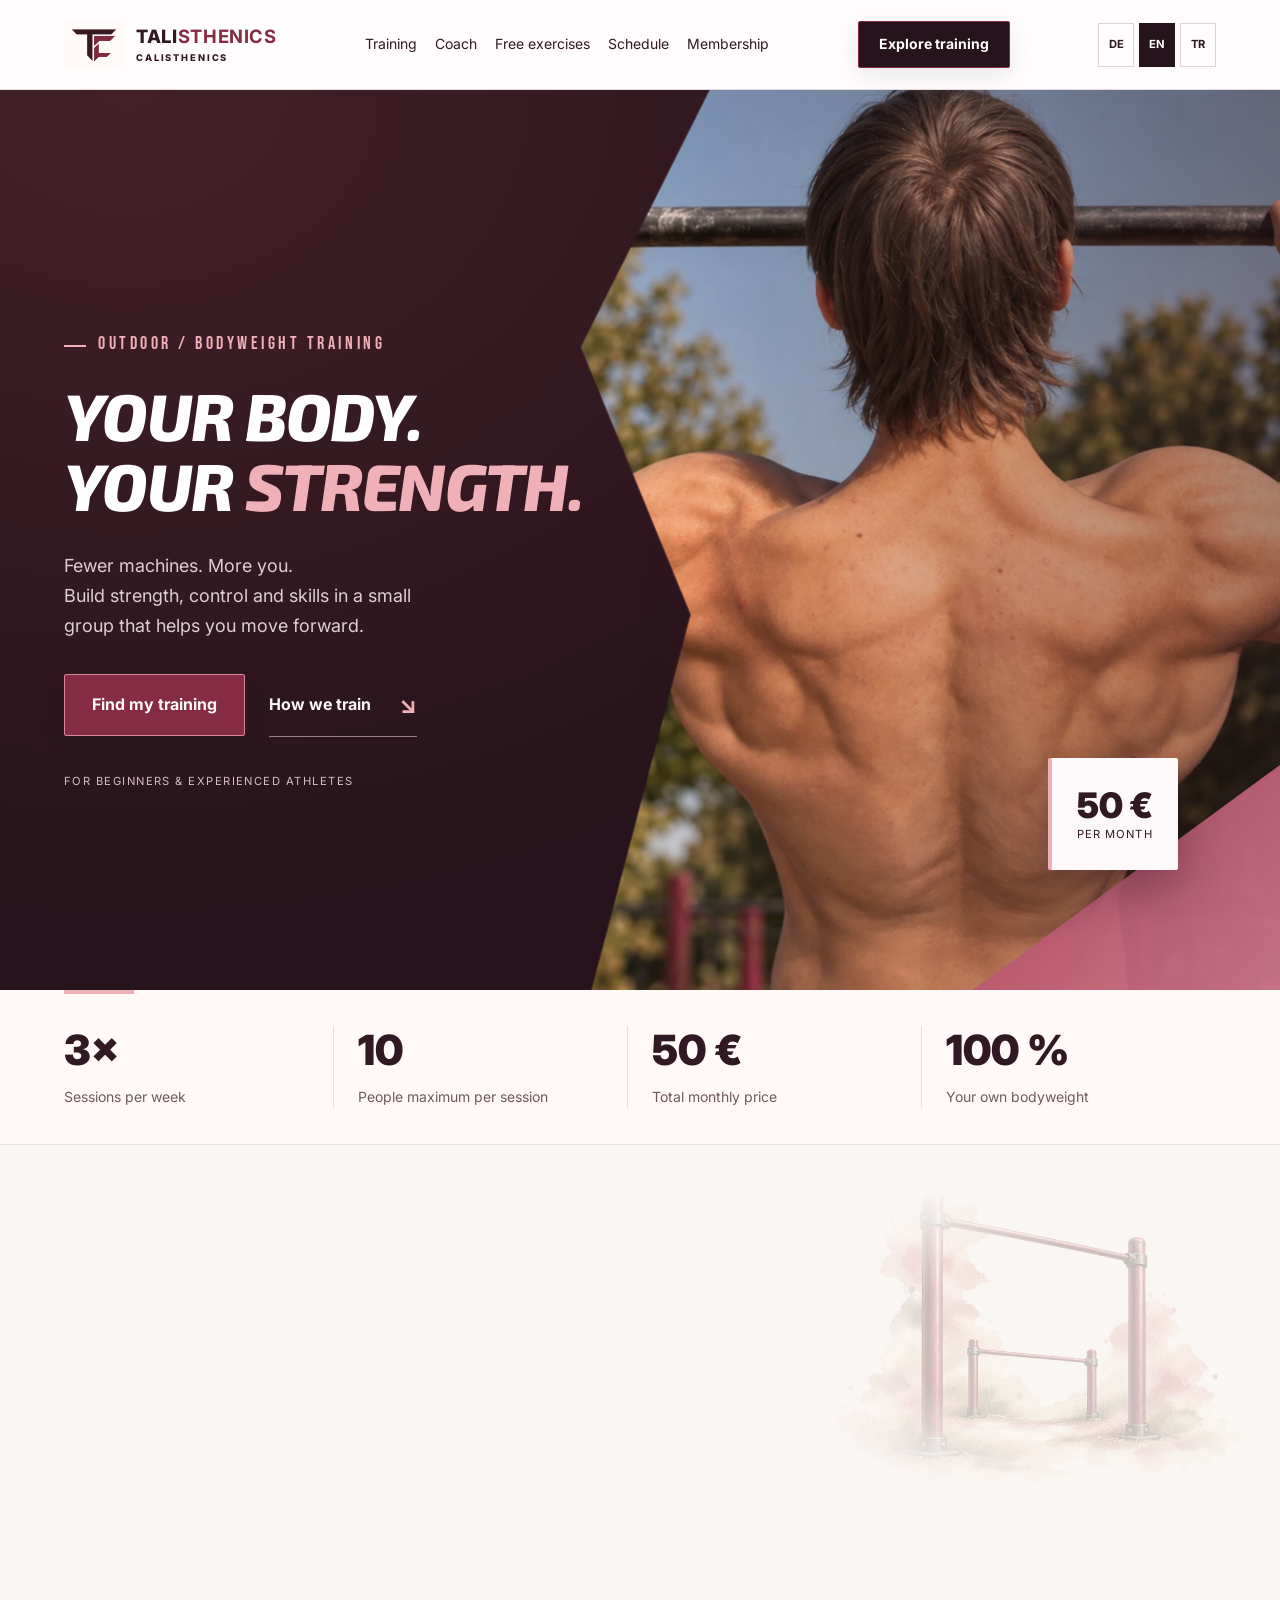
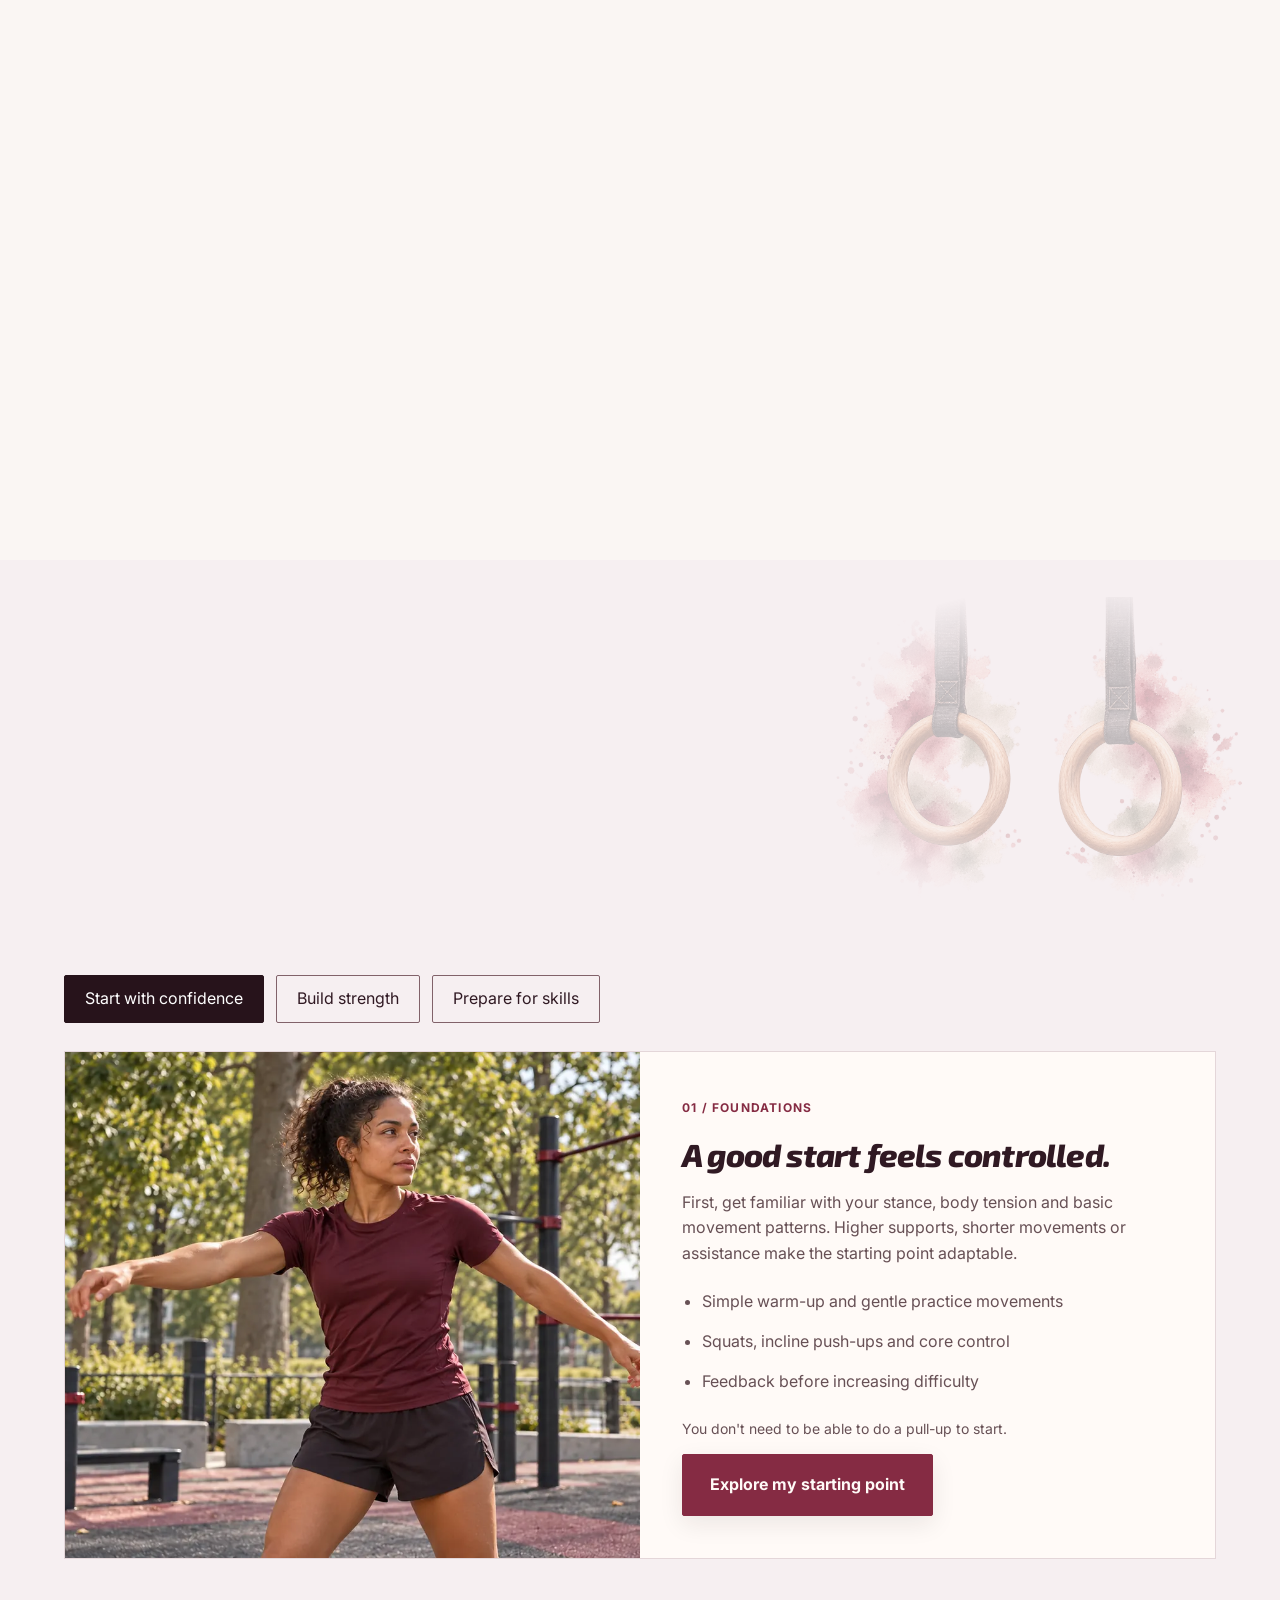
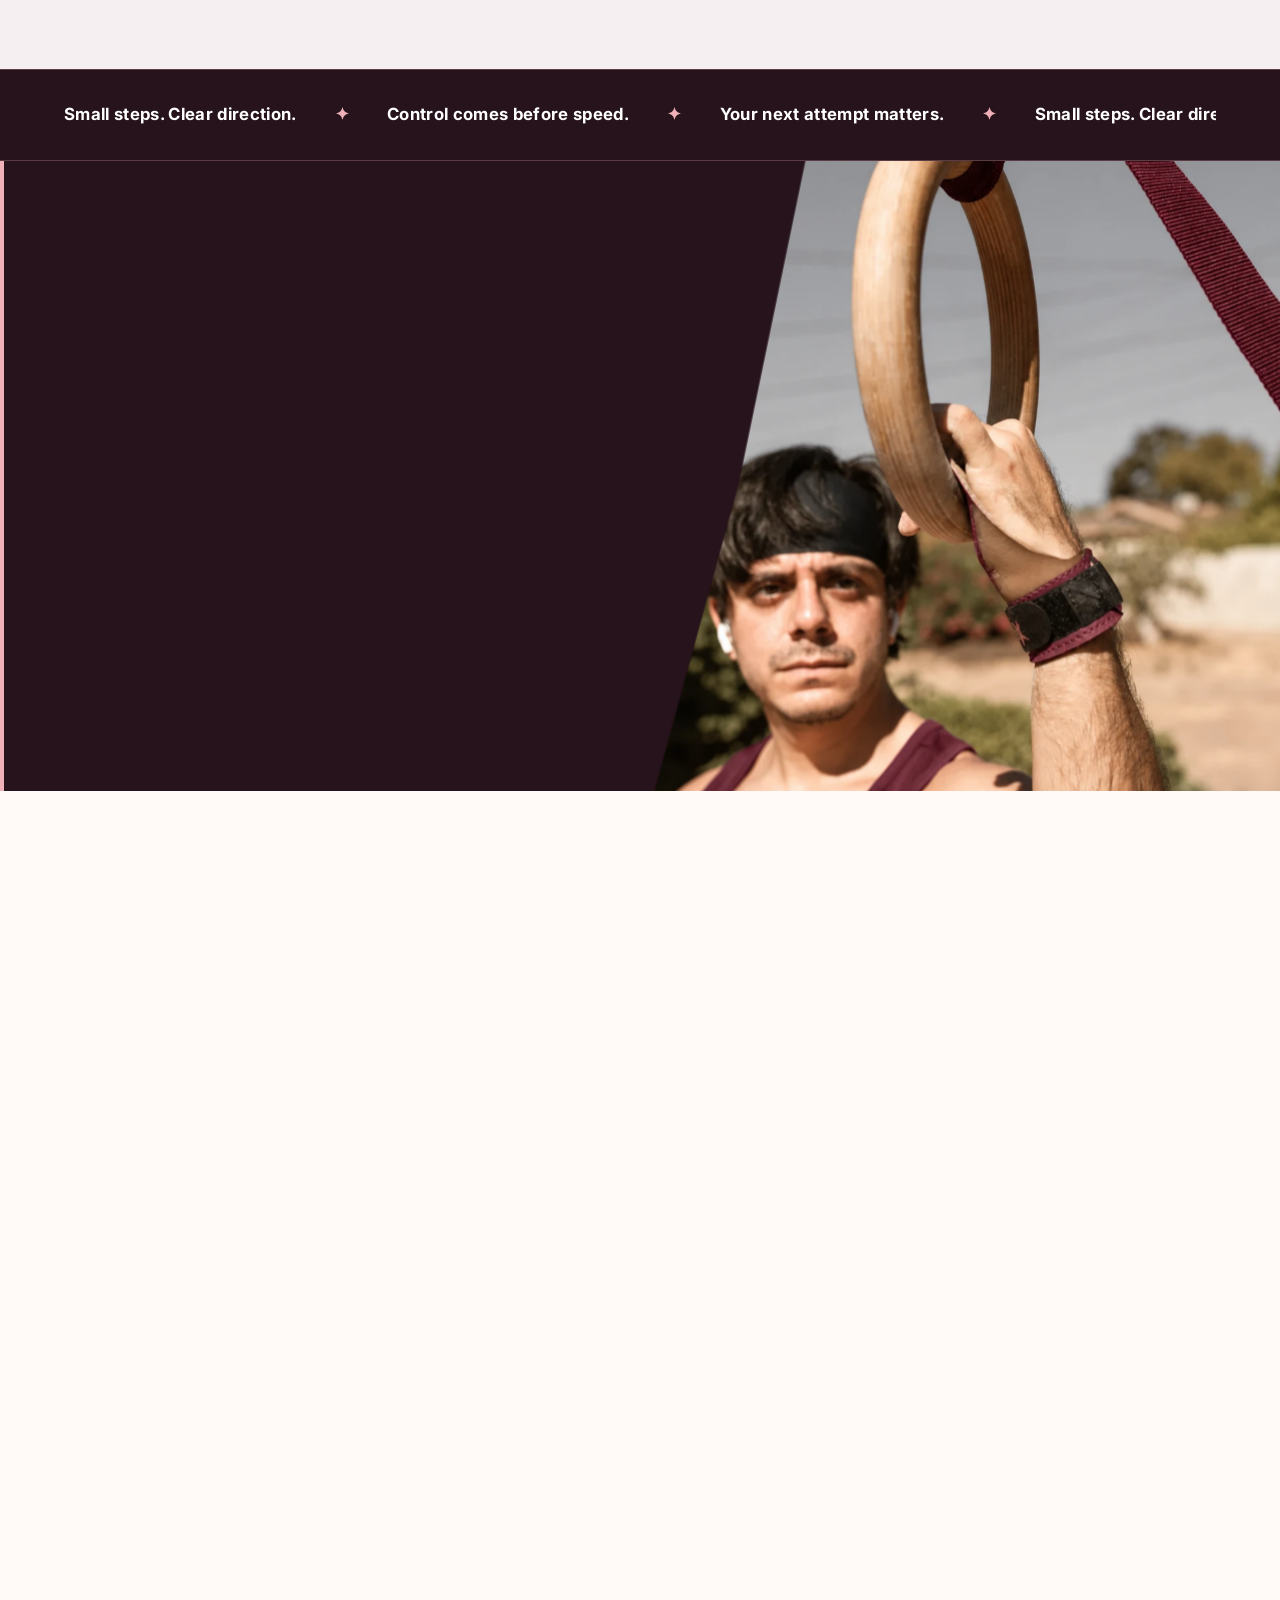
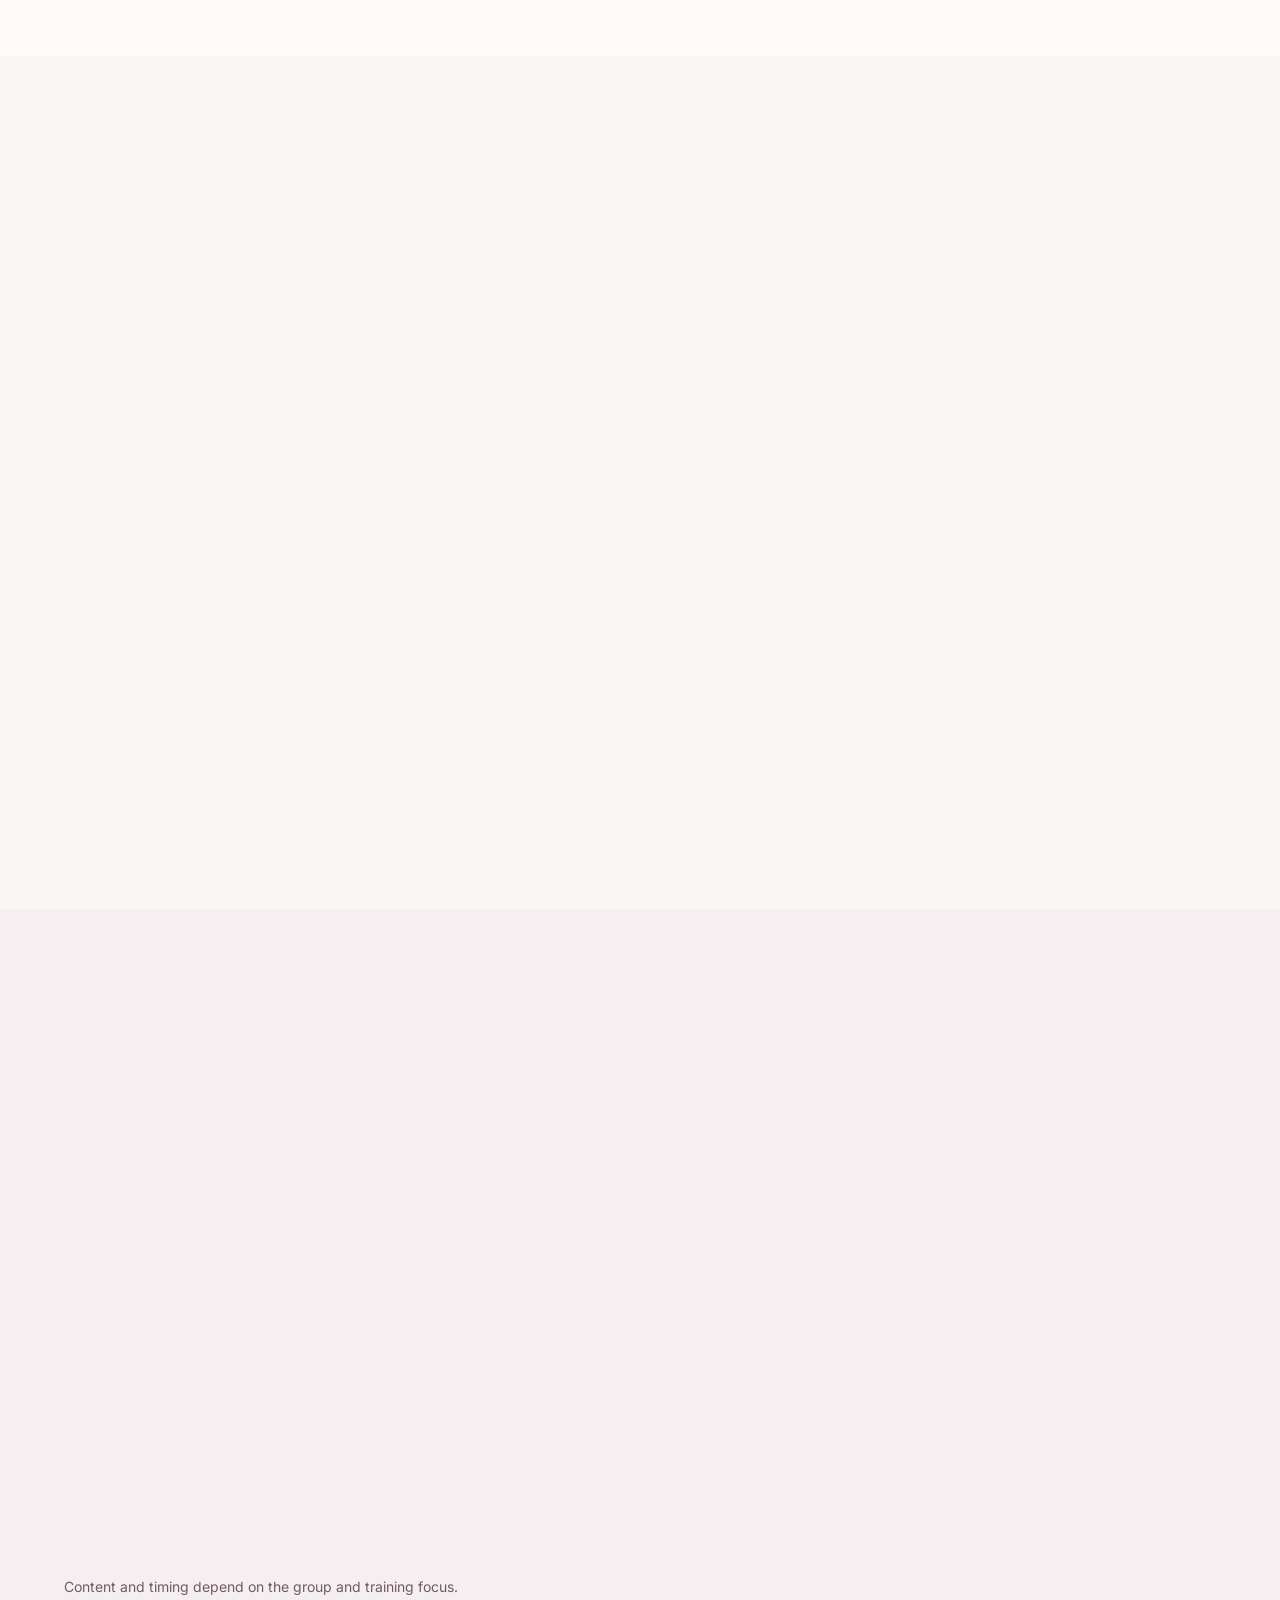
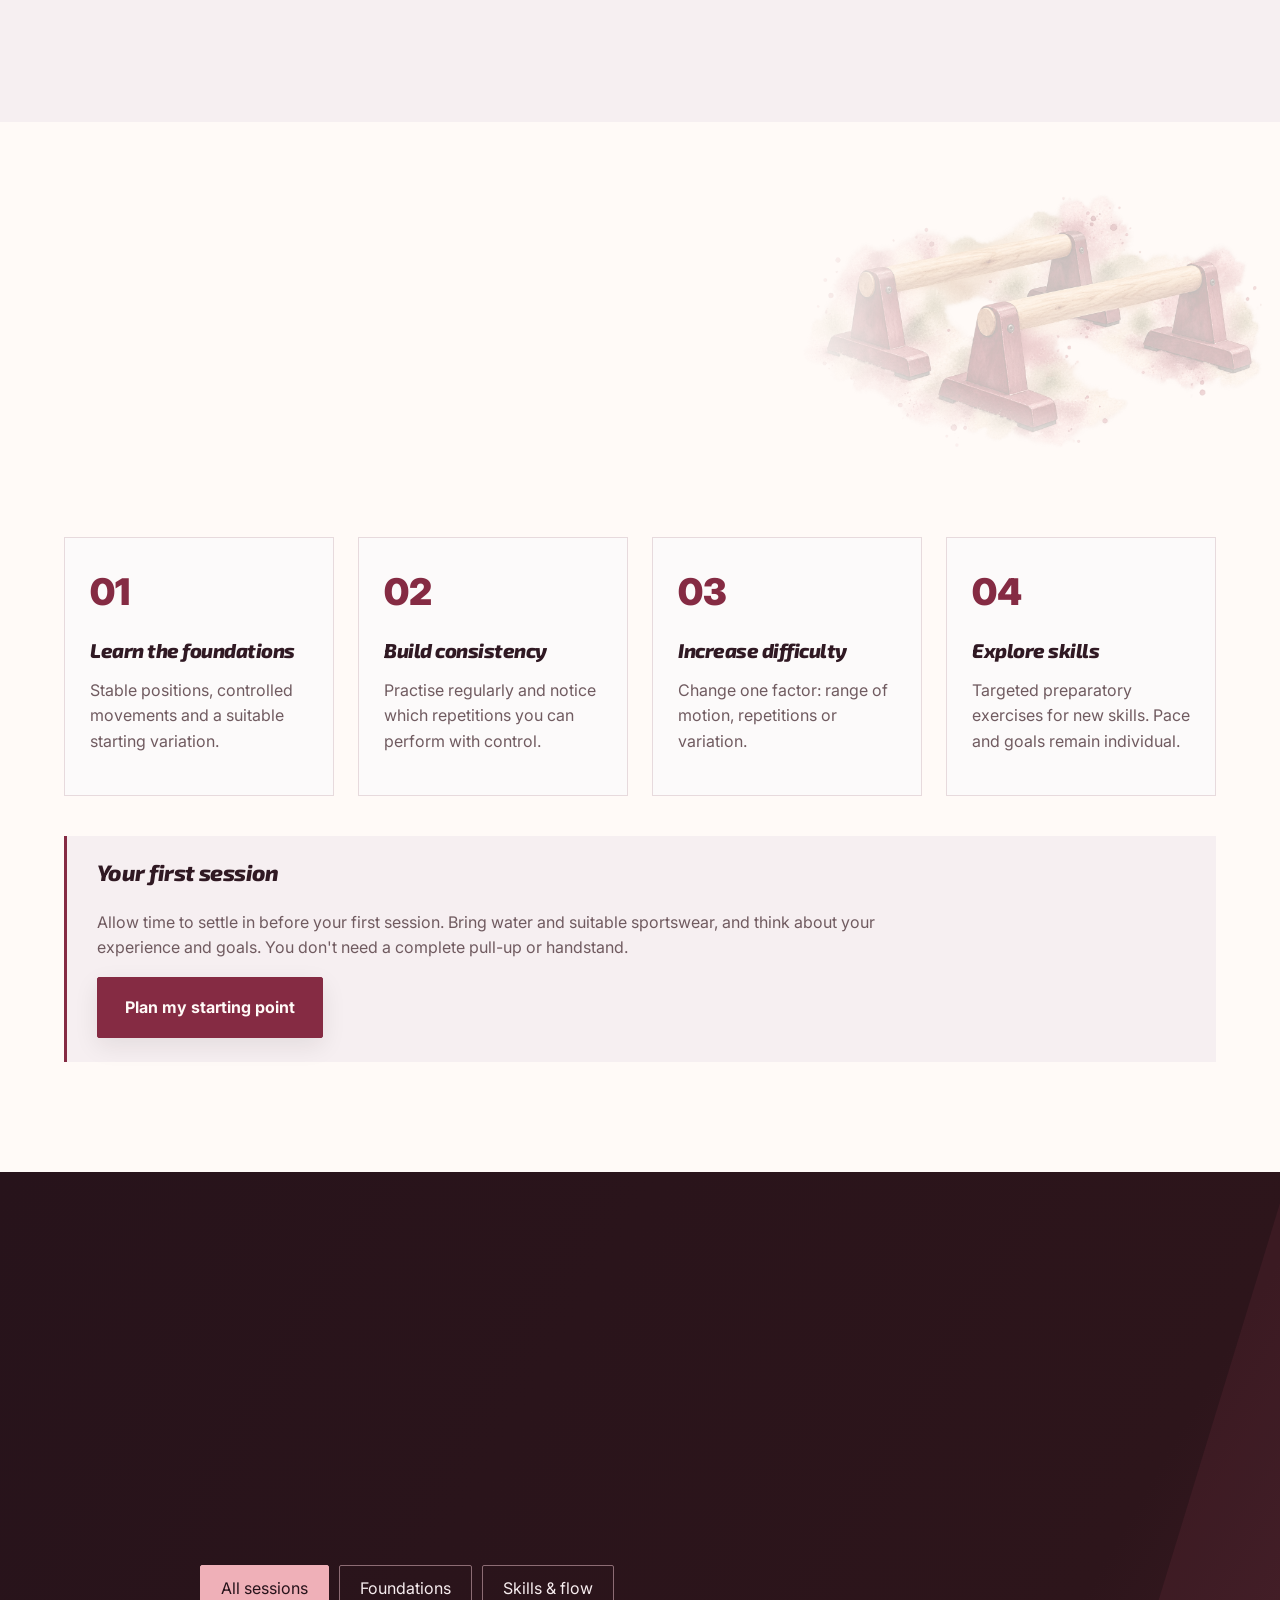
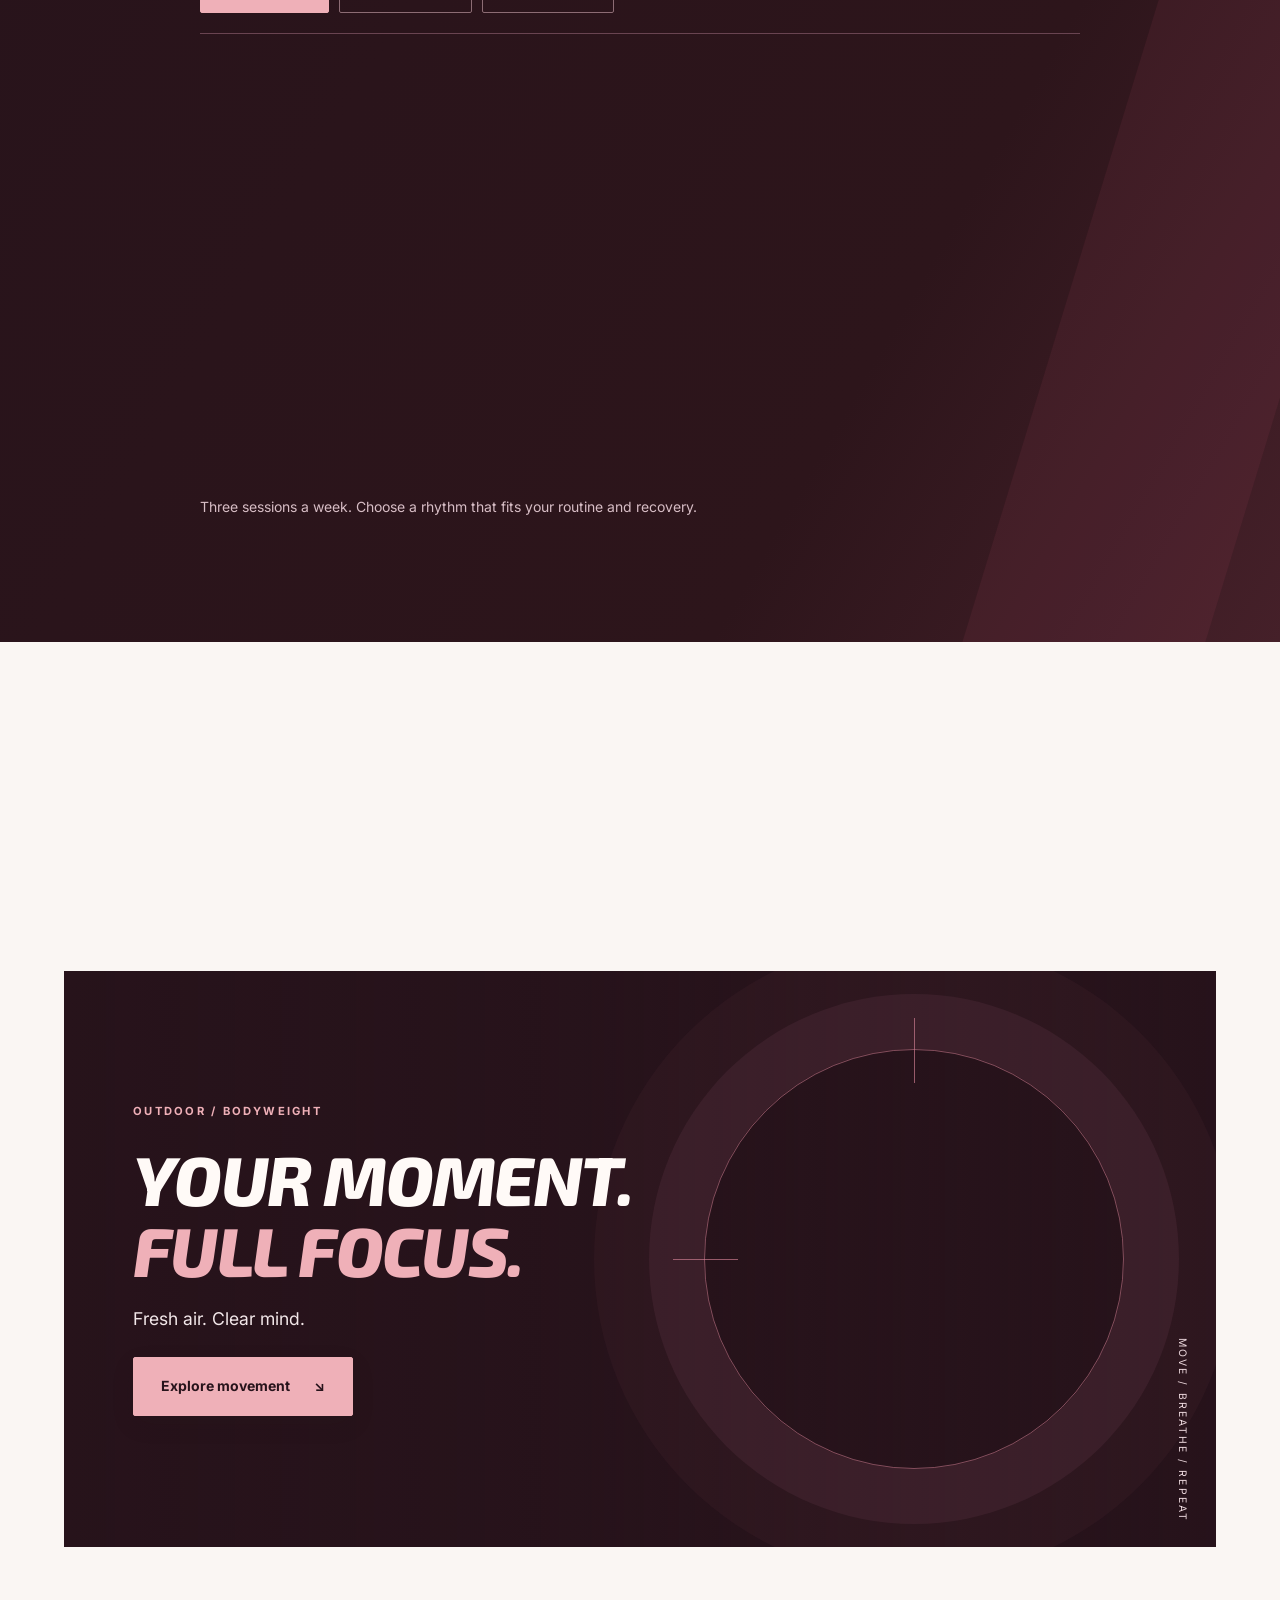
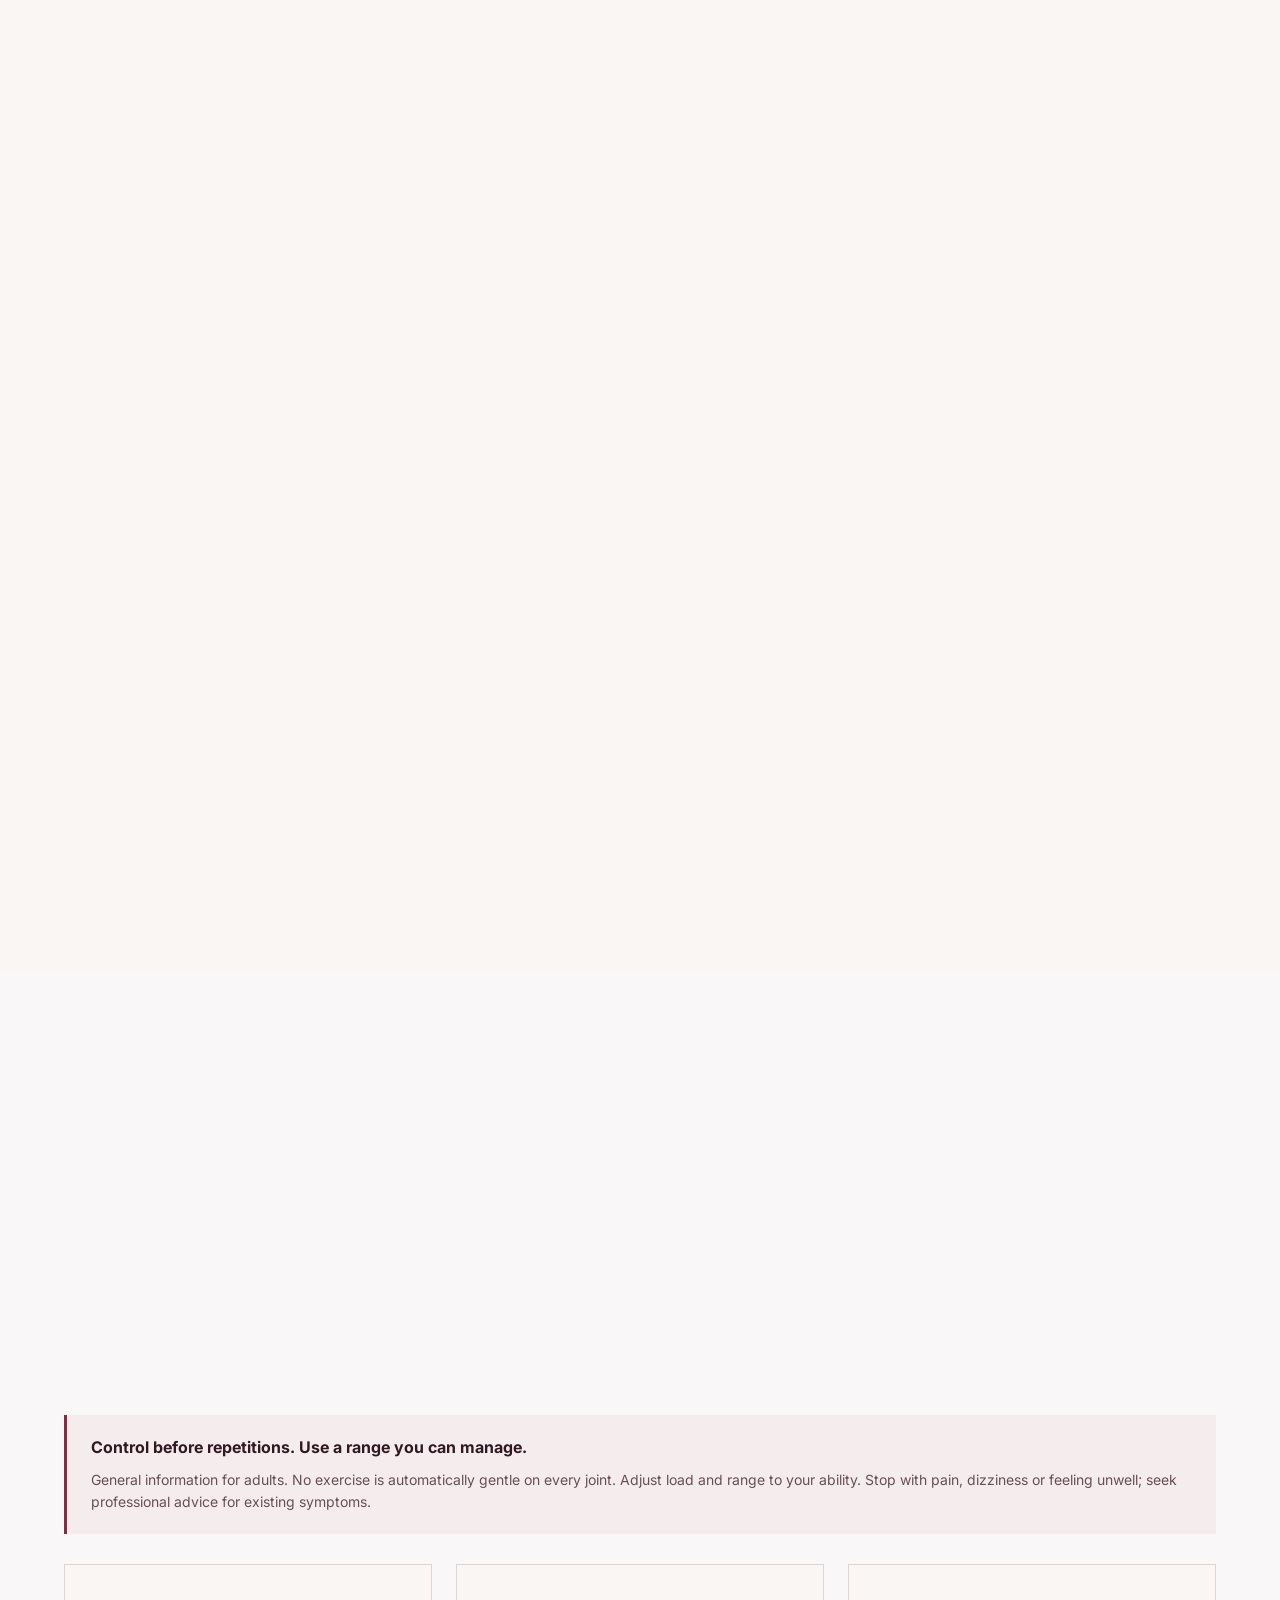
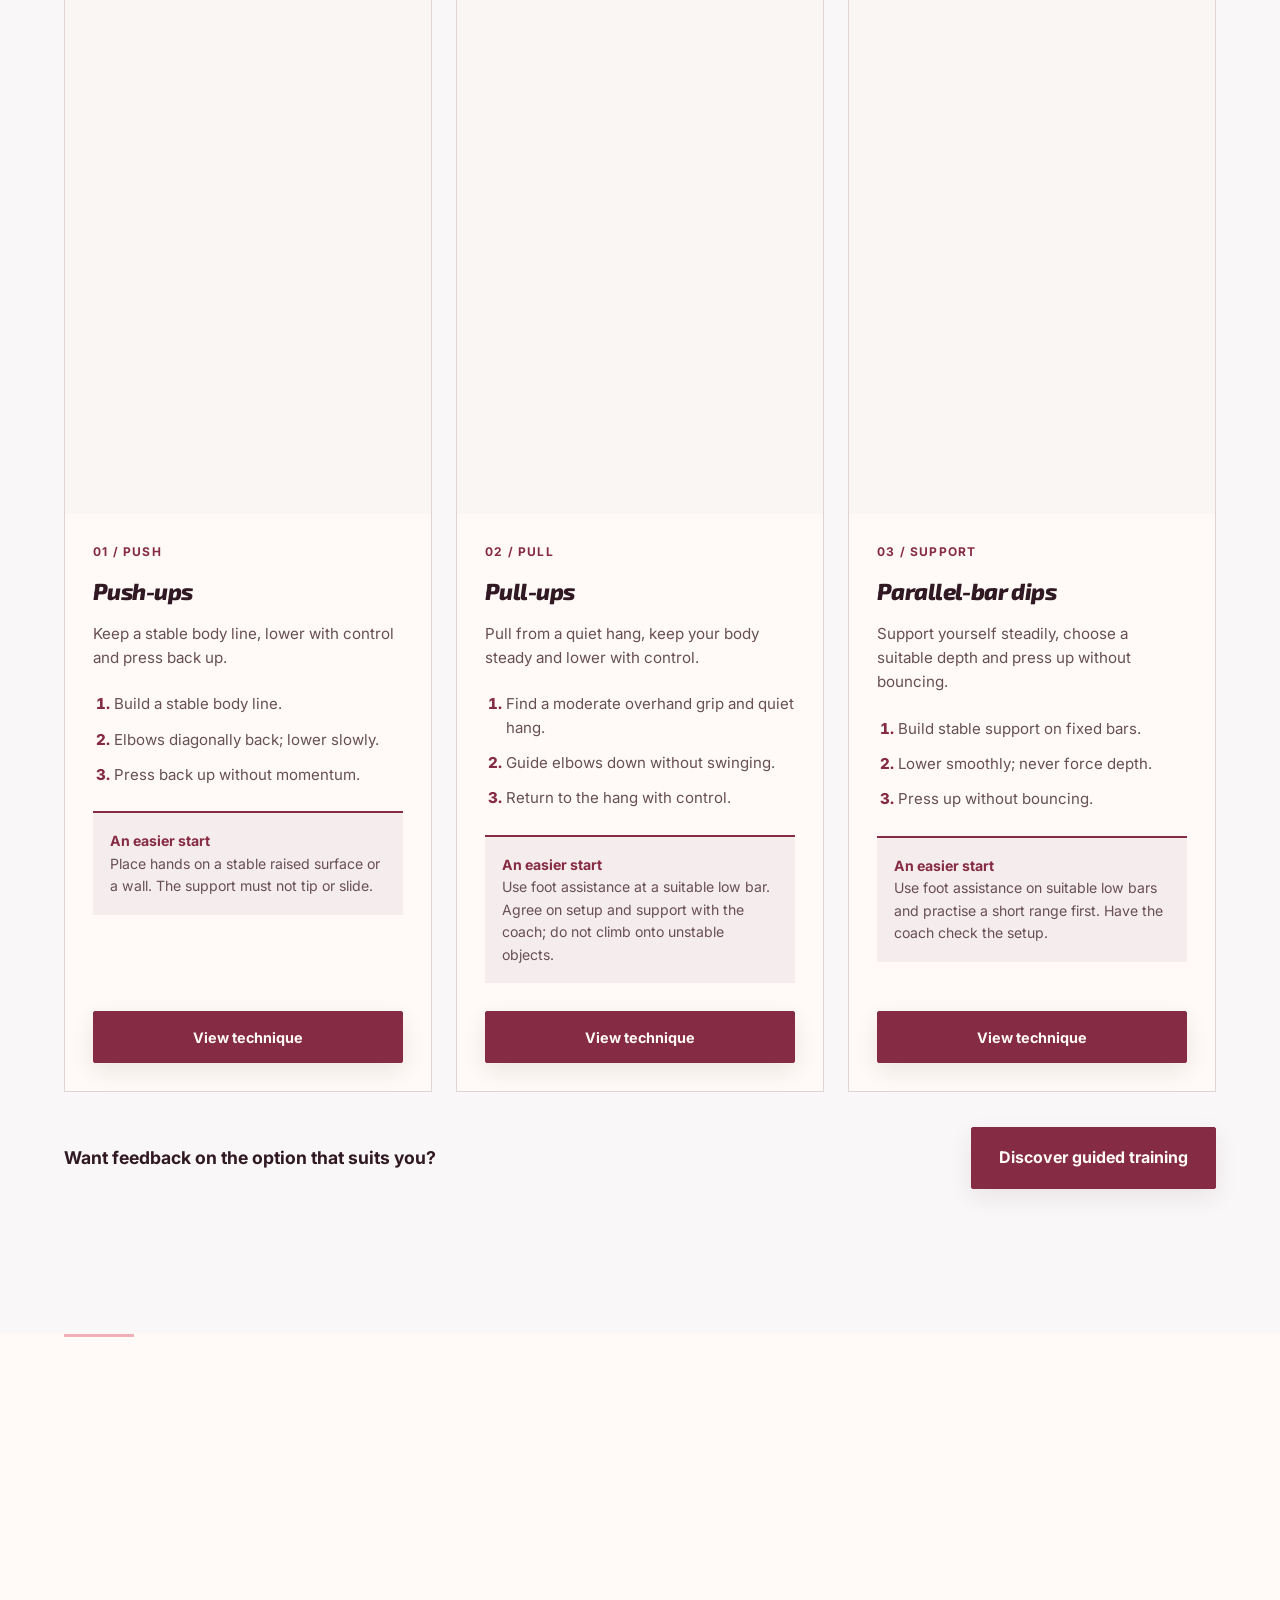
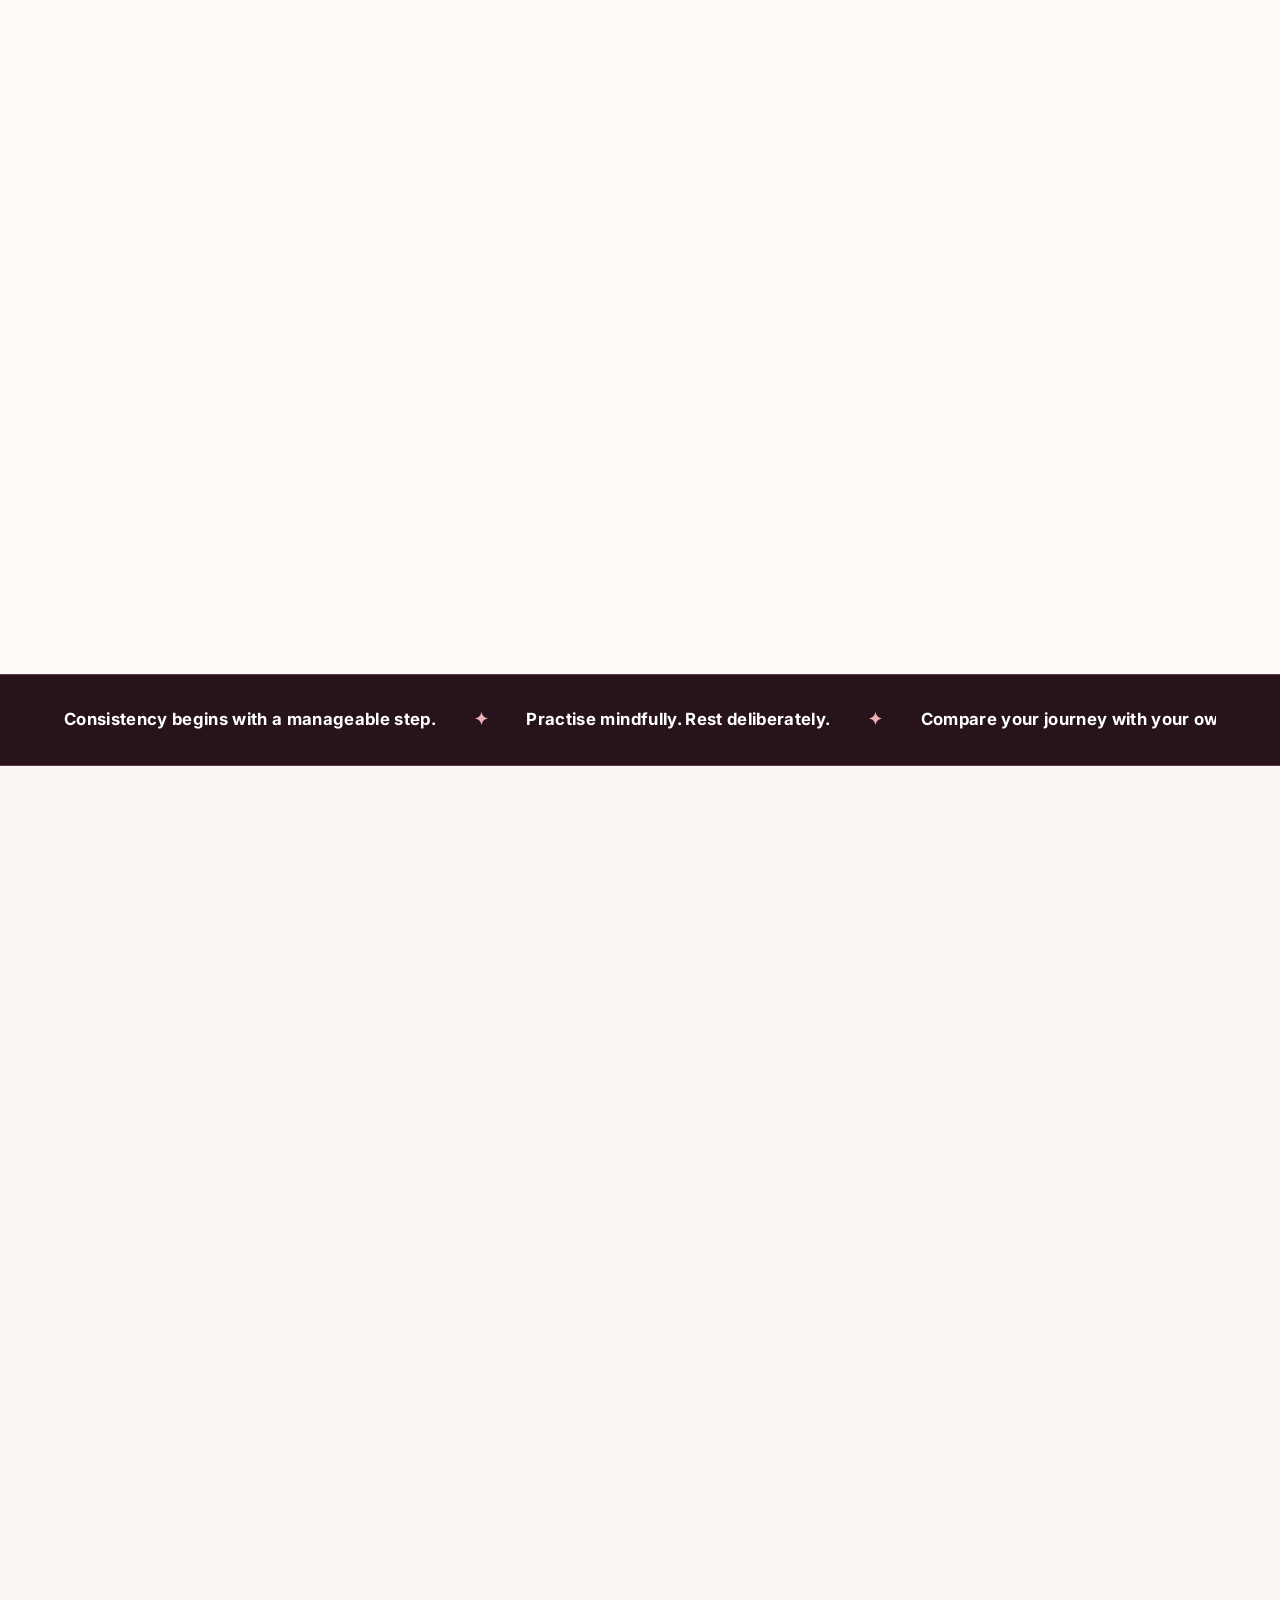
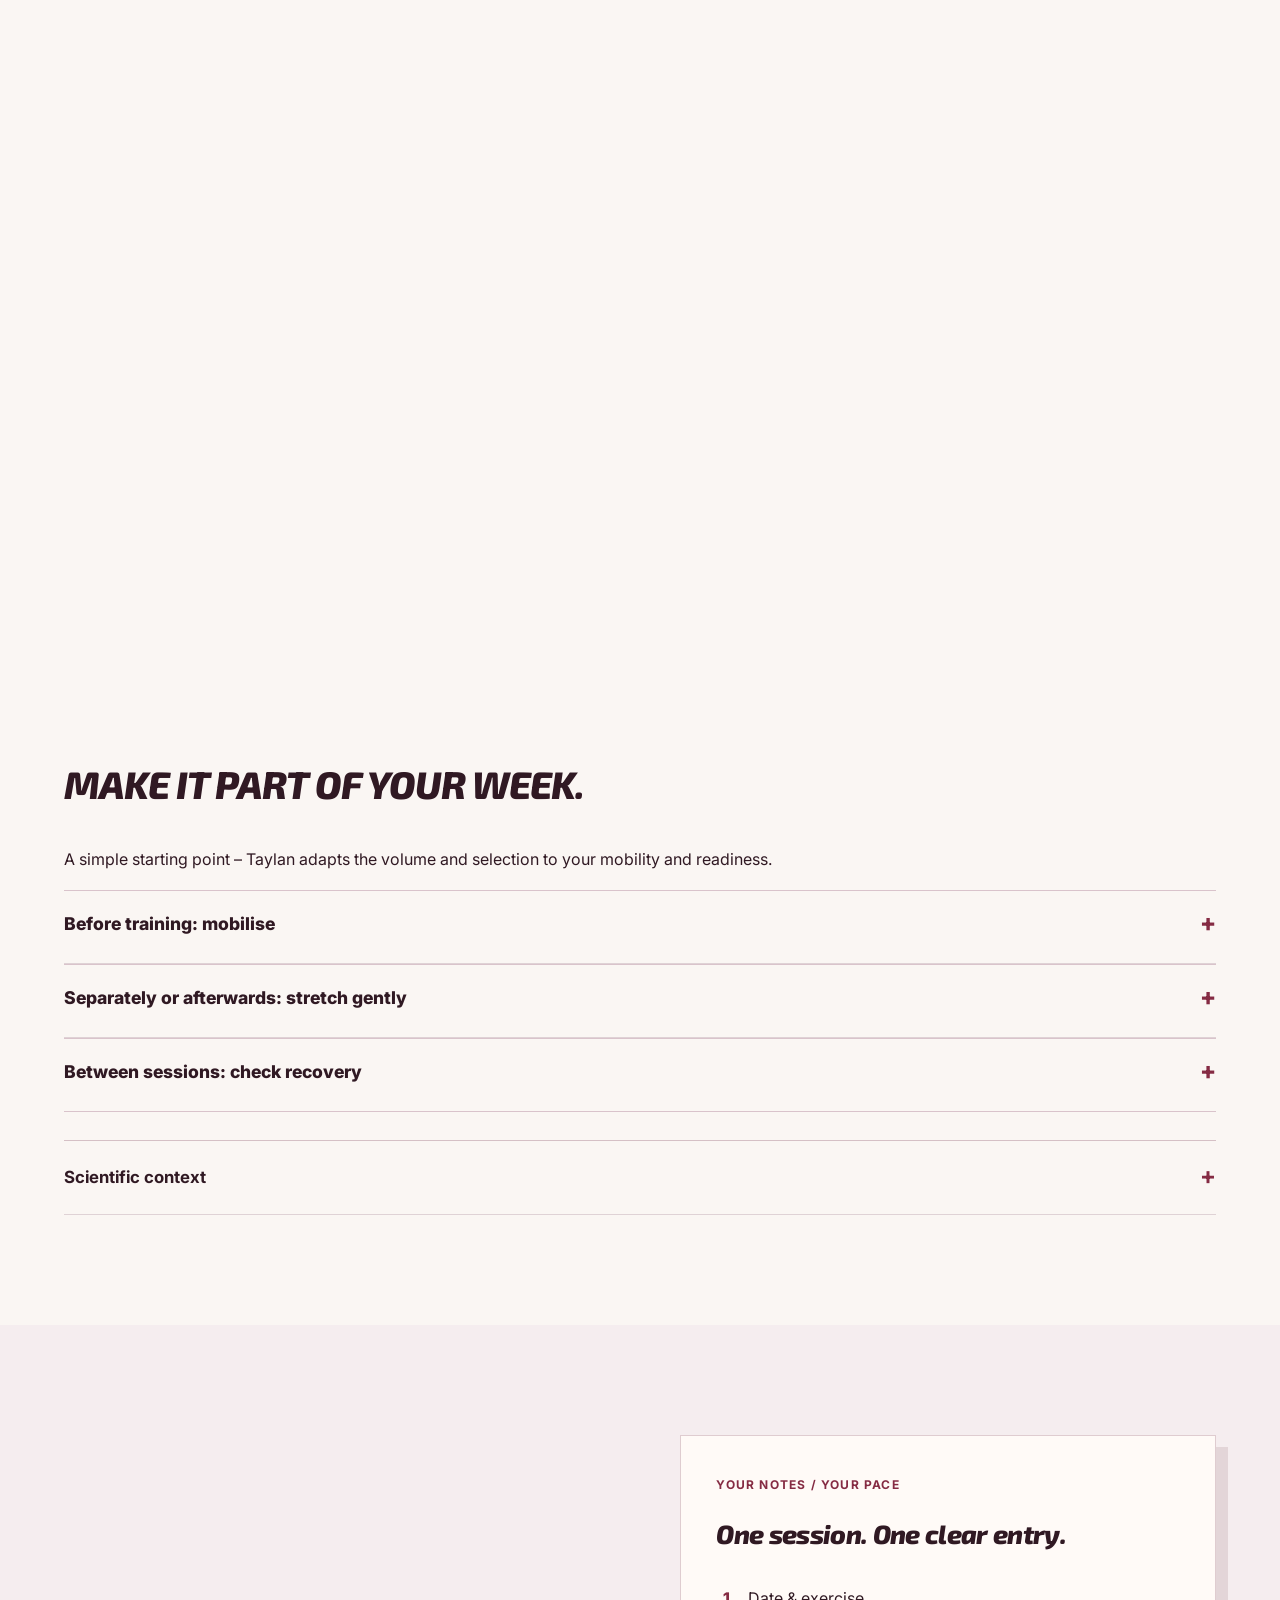
==== commit e7172768: "Center compact routine section including heading, filters and schedule" ====
--- a/en/index.html
+++ b/en/index.html
@@ -9,7 +9,7 @@
 <link rel="stylesheet" href="../style-typography36.css?v=1"><script src="../app-core17.js" defer></script>
 <link rel="alternate" hreflang="de" href="https://o-some.github.io/testkunde/index.html"><link rel="alternate" hreflang="en" href="https://o-some.github.io/testkunde/en/index.html"><link rel="alternate" hreflang="tr" href="https://o-some.github.io/testkunde/tr/index.html"><link rel="canonical" href="https://o-some.github.io/testkunde/en/index.html"><link rel="icon" href="../assets/talisthenics-tc-brand19.webp" type="image/webp"><link rel="stylesheet" href="../style-hero37.css?v=1">
 <script src="../hero-title-fit37.js?v=1" defer></script>
-<link rel="stylesheet" href="../style-schedule38.css?v=1">
+<link rel="stylesheet" href="../style-schedule39.css?v=1">
 </head>
 <body>
 <a class="skip" href="#main">Skip to content</a>
--- a/style-schedule39.css
+++ b/style-schedule39.css
@@ -0,0 +1,31 @@
+/* Centered compact schedule: keep each date, course description and action together. */
+.schedule > .section-head,
+.schedule > .schedule-tools,
+.schedule > .sessions,
+.schedule > .fine {
+  width: 100%;
+  max-width: 880px;
+  margin-inline: auto;
+}
+.schedule .section-head { margin-bottom: 28px; }
+.schedule .schedule-tools { margin-bottom: 20px; }
+.schedule .session {
+  grid-template-columns: 100px minmax(0, 1fr) auto;
+  gap: 24px;
+  padding: 24px 0;
+}
+.schedule .session h3 { margin: 8px 0; }
+.schedule .session-button { padding: 12px 0 12px 12px; }
+.schedule .session-button span { margin-left: 12px; }
+@media (max-width: 760px) {
+  .schedule .session {
+    grid-template-columns: 76px minmax(0, 1fr);
+    gap: 12px 16px;
+    padding: 22px 0;
+  }
+  .schedule .session-button {
+    grid-column: 2;
+    justify-self: start;
+    padding: 0;
+  }
+}
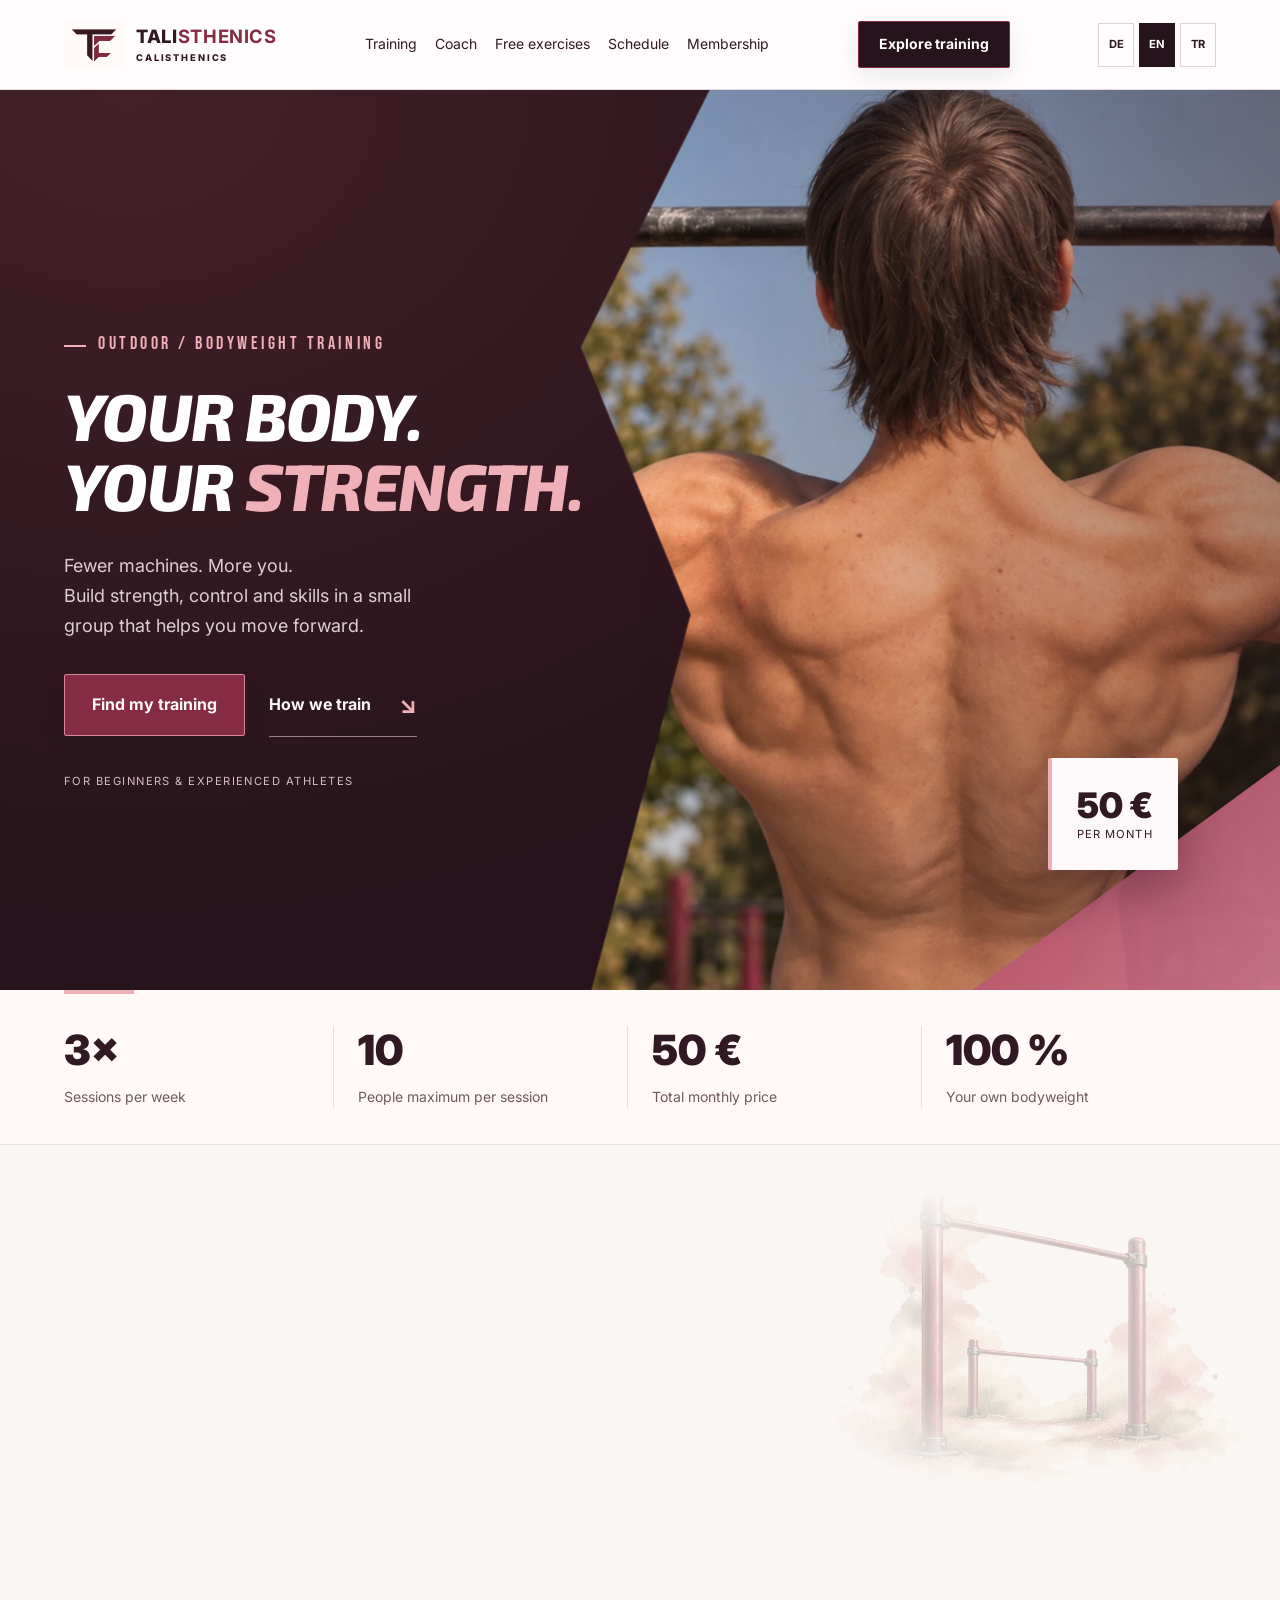
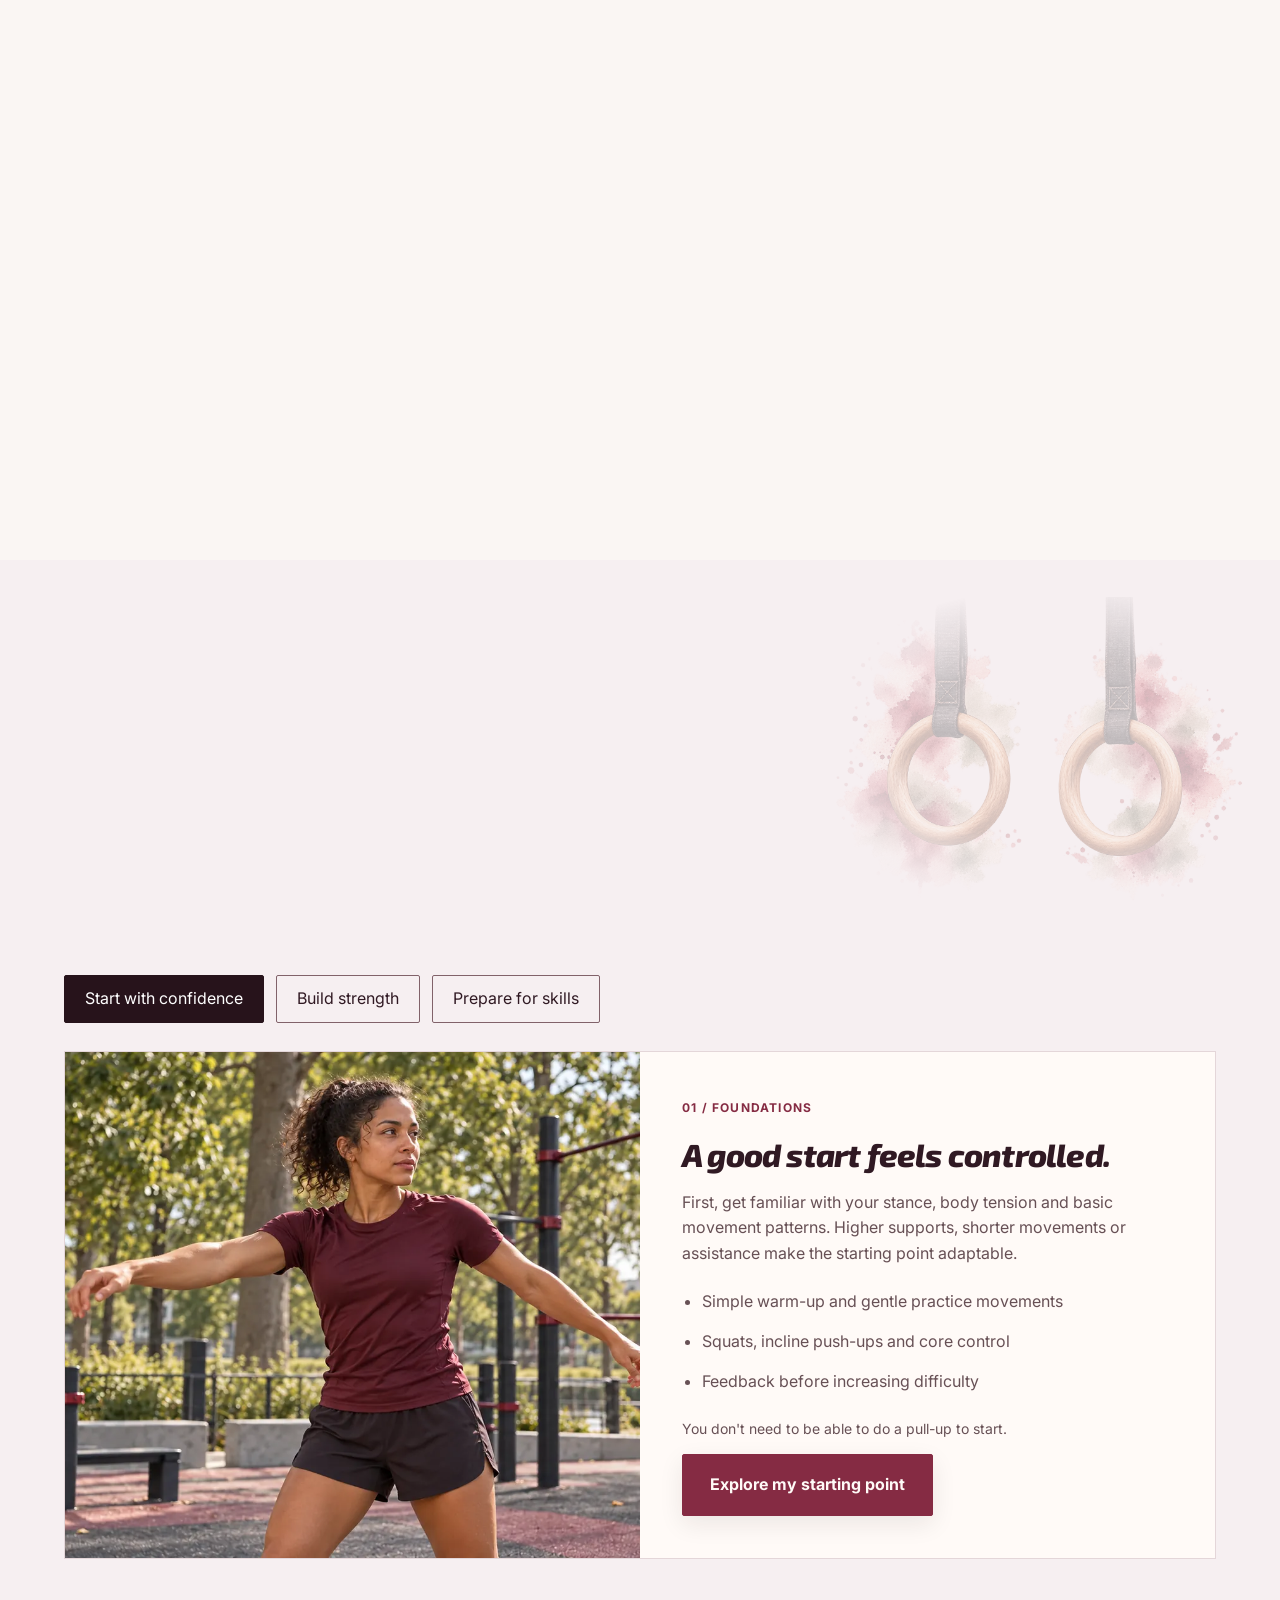
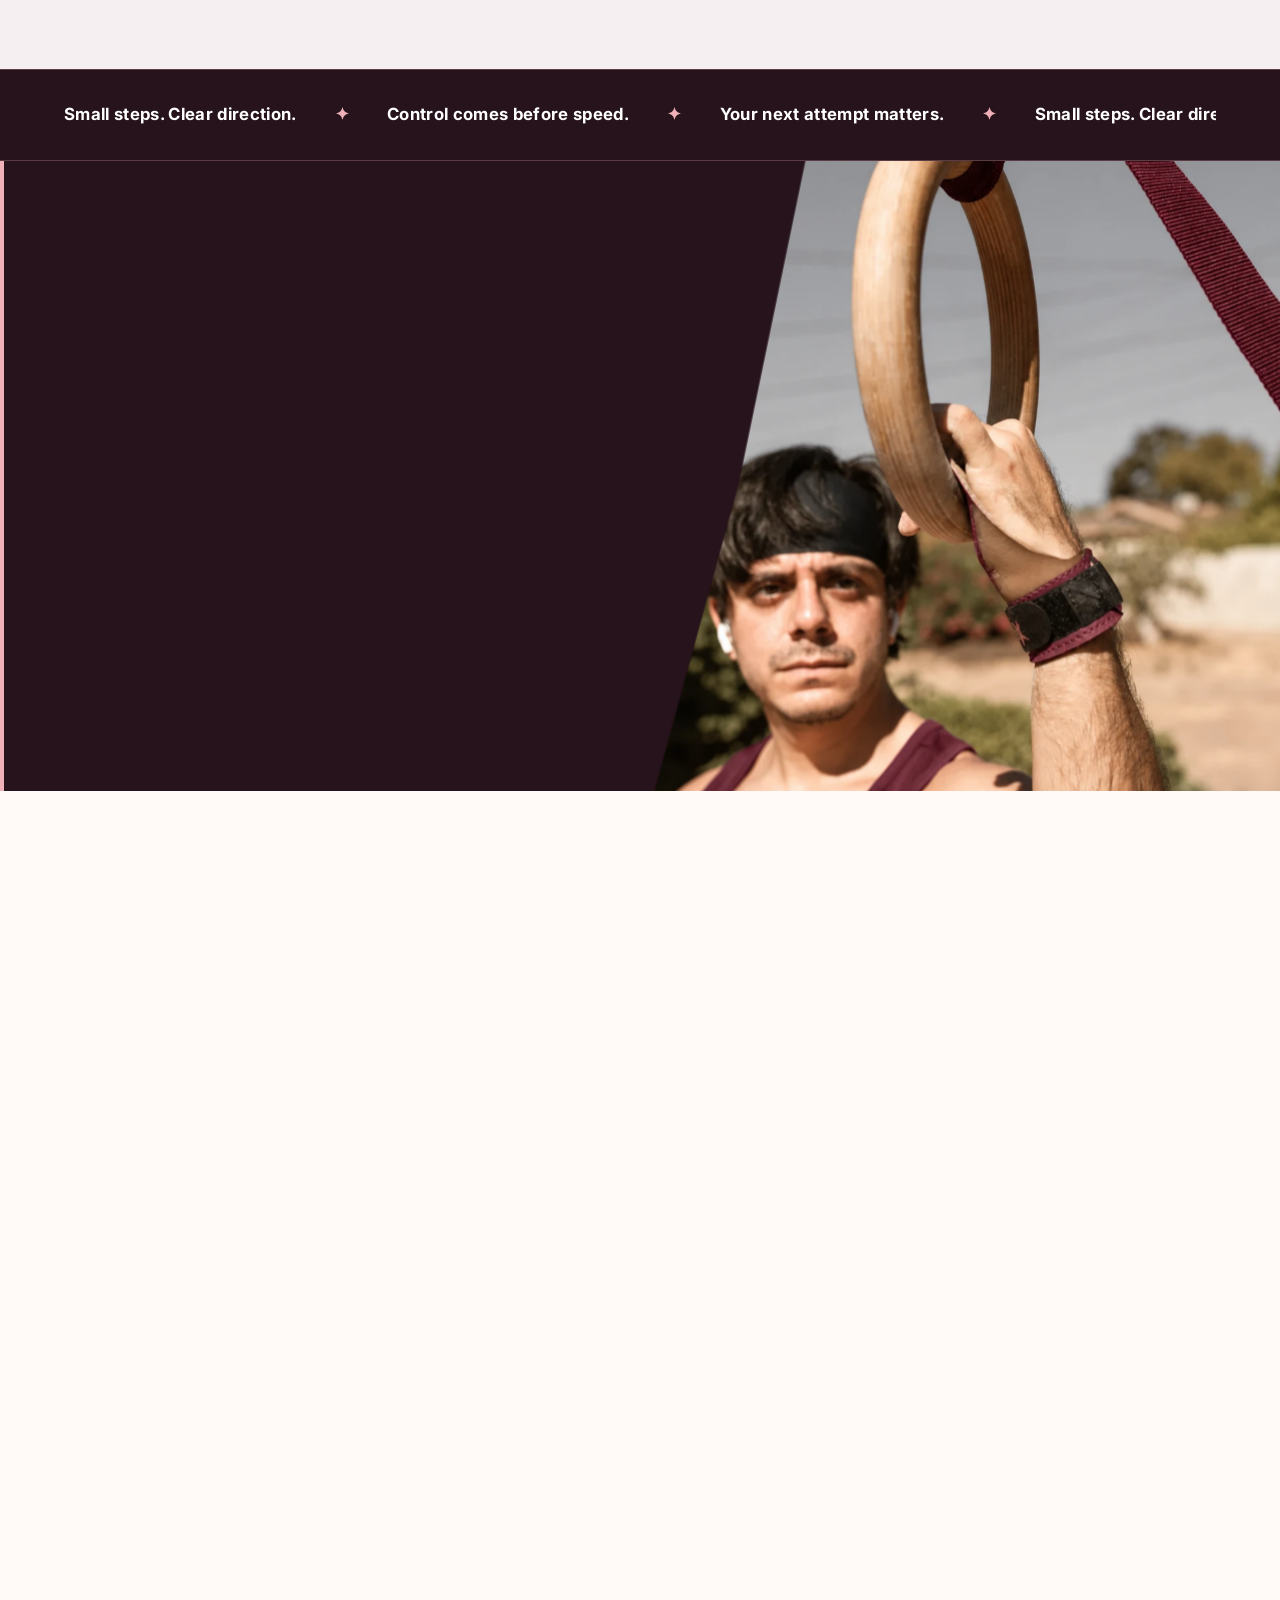
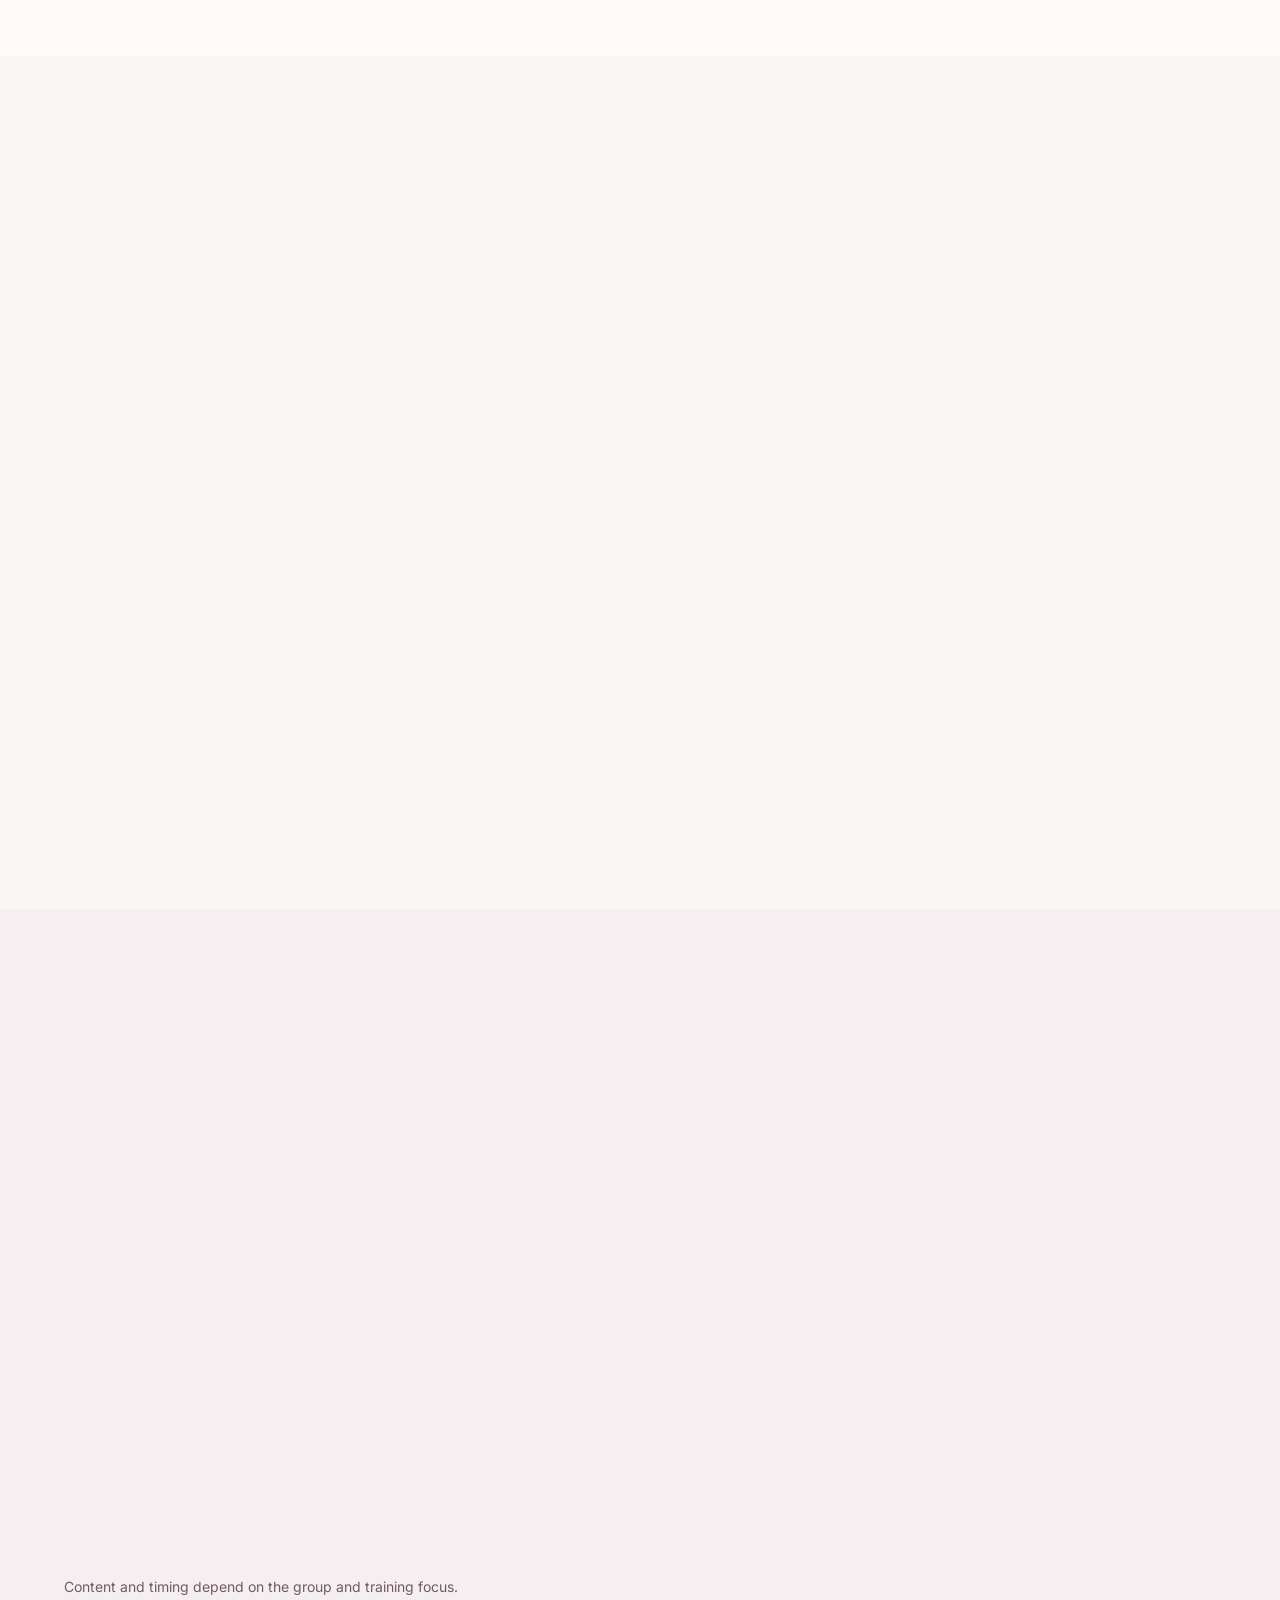
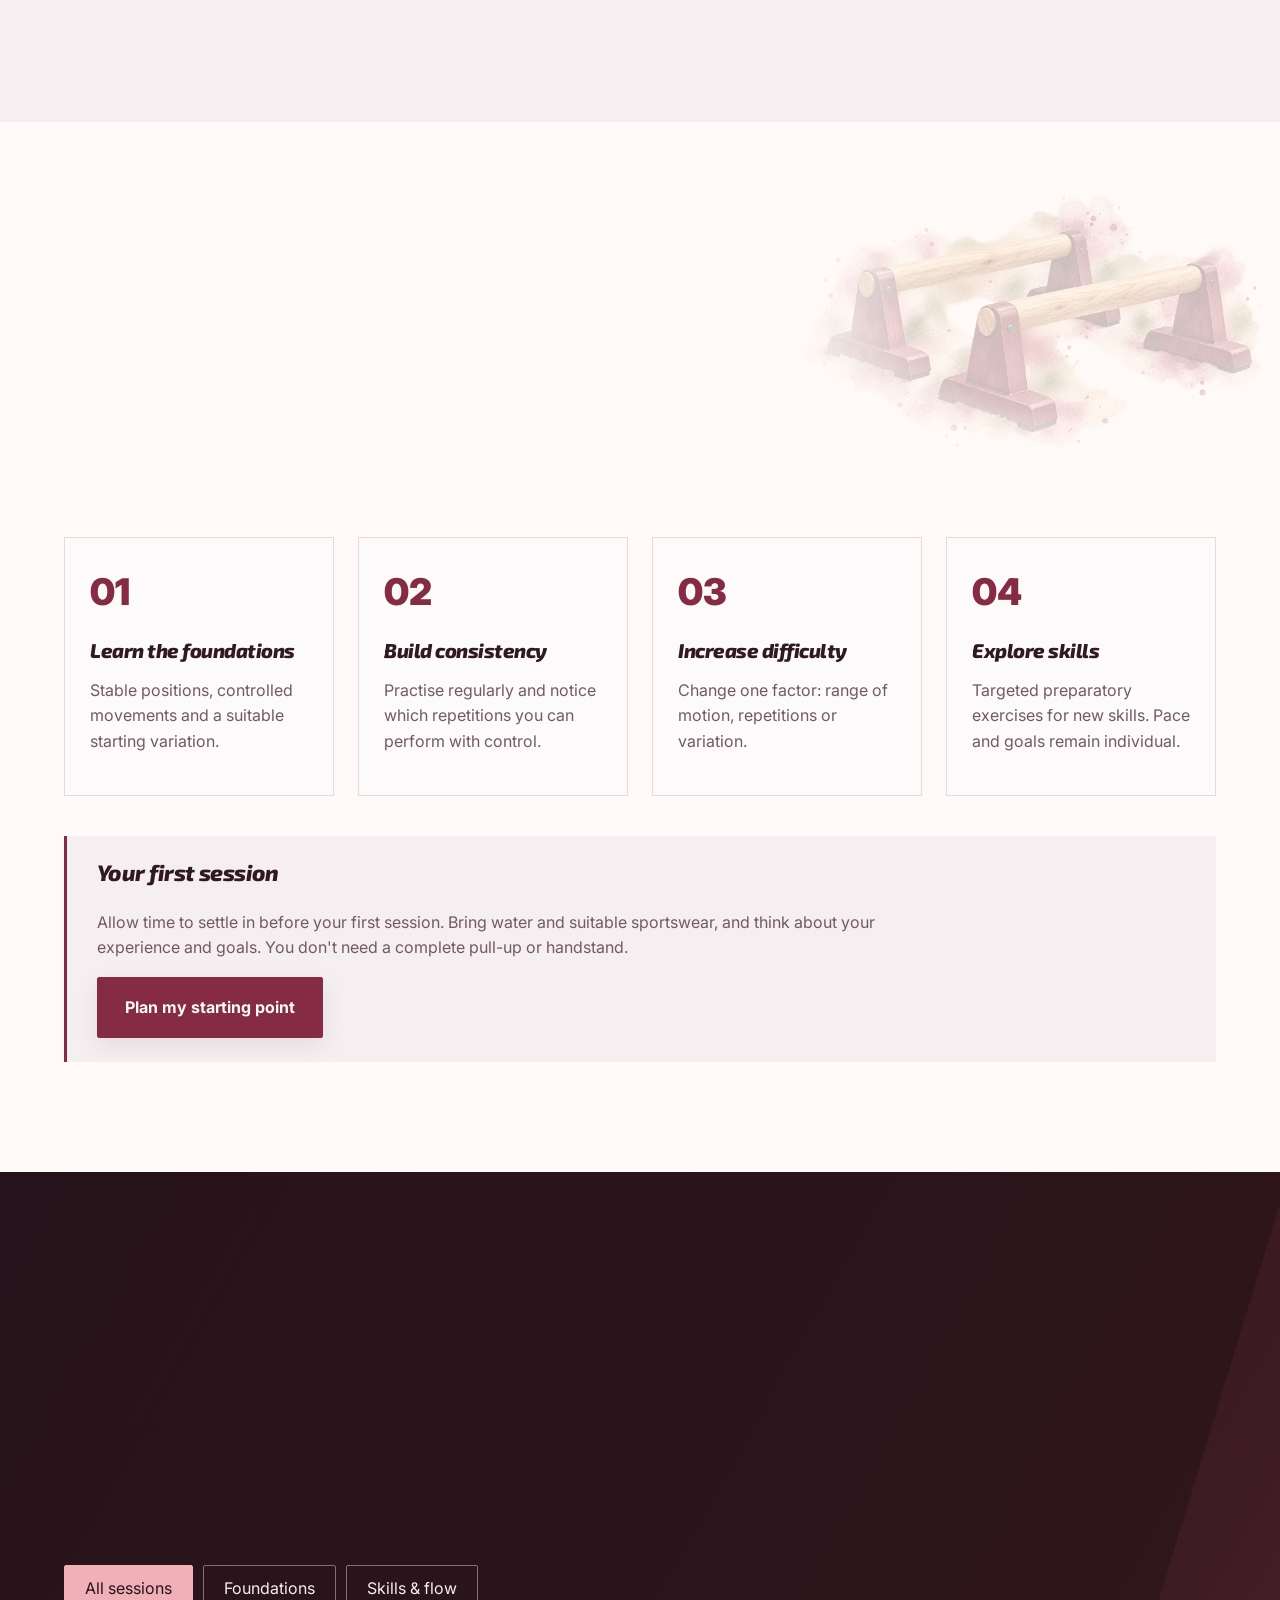
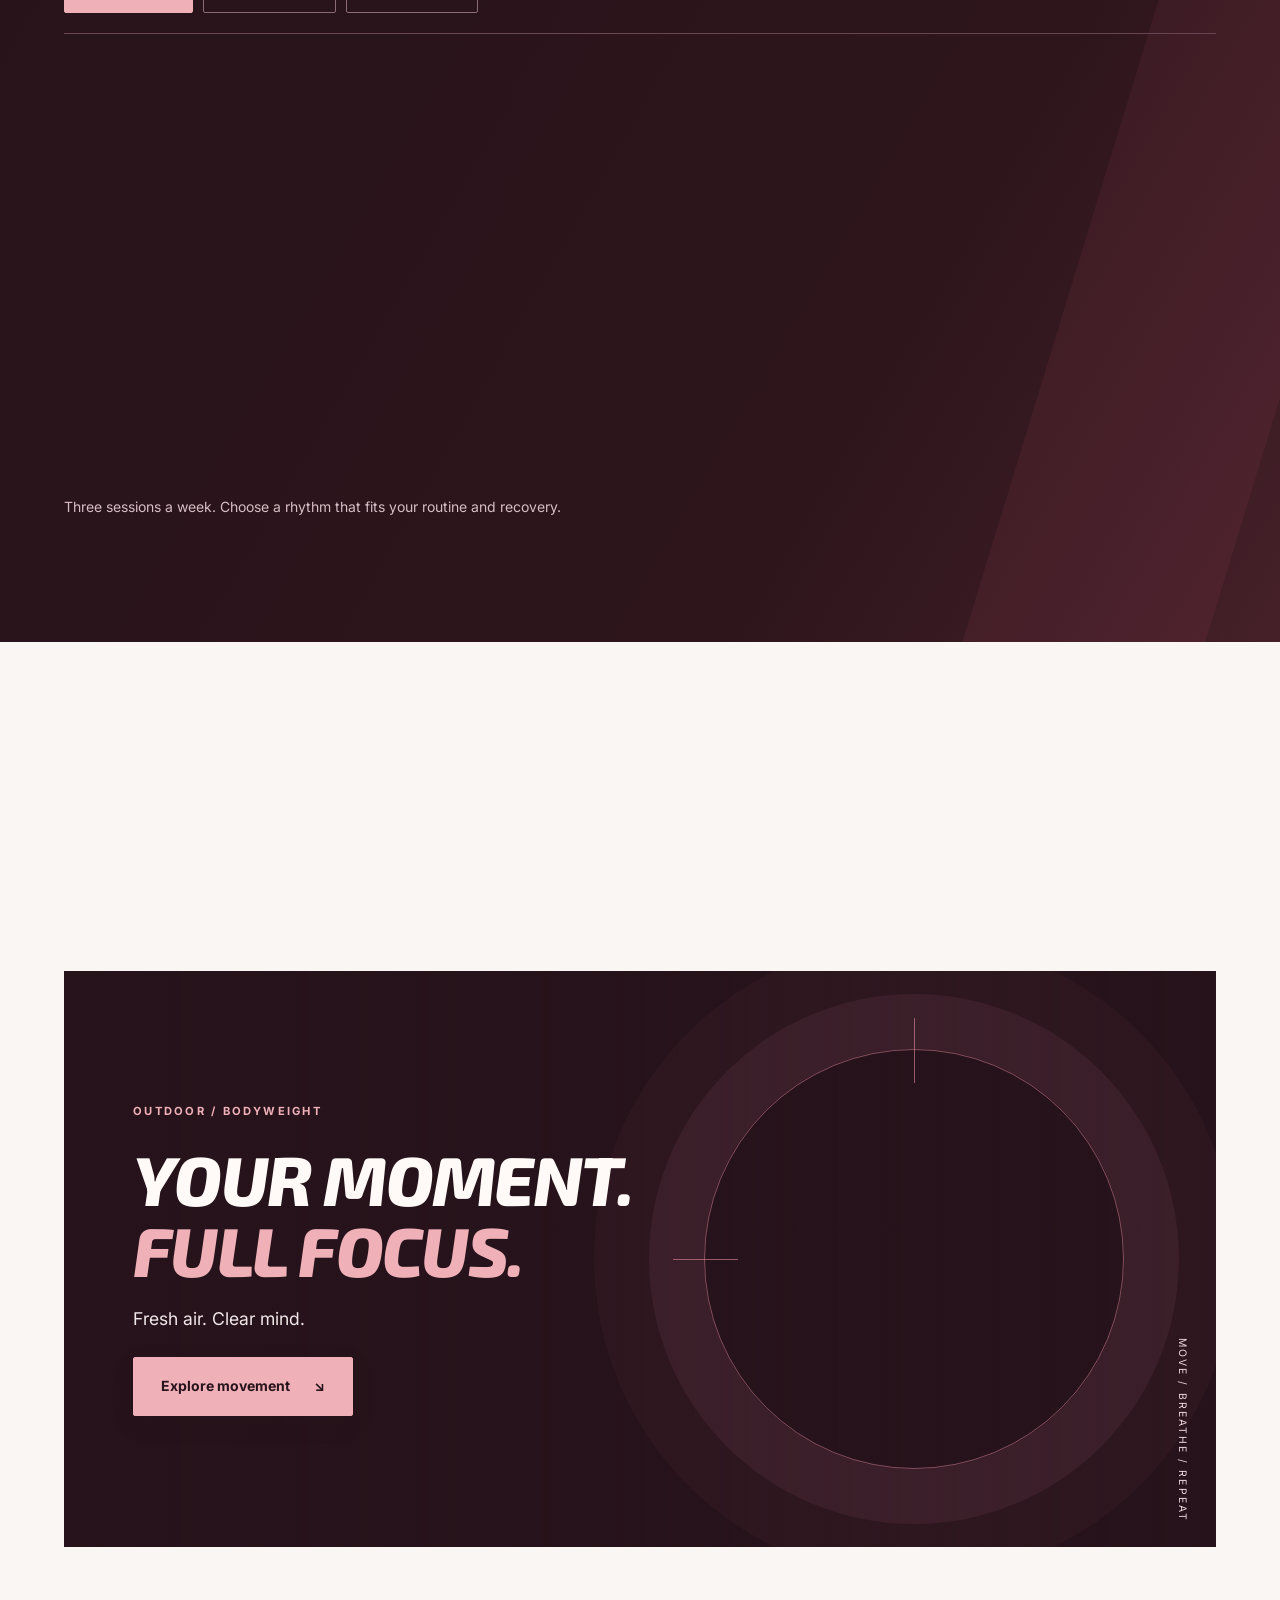
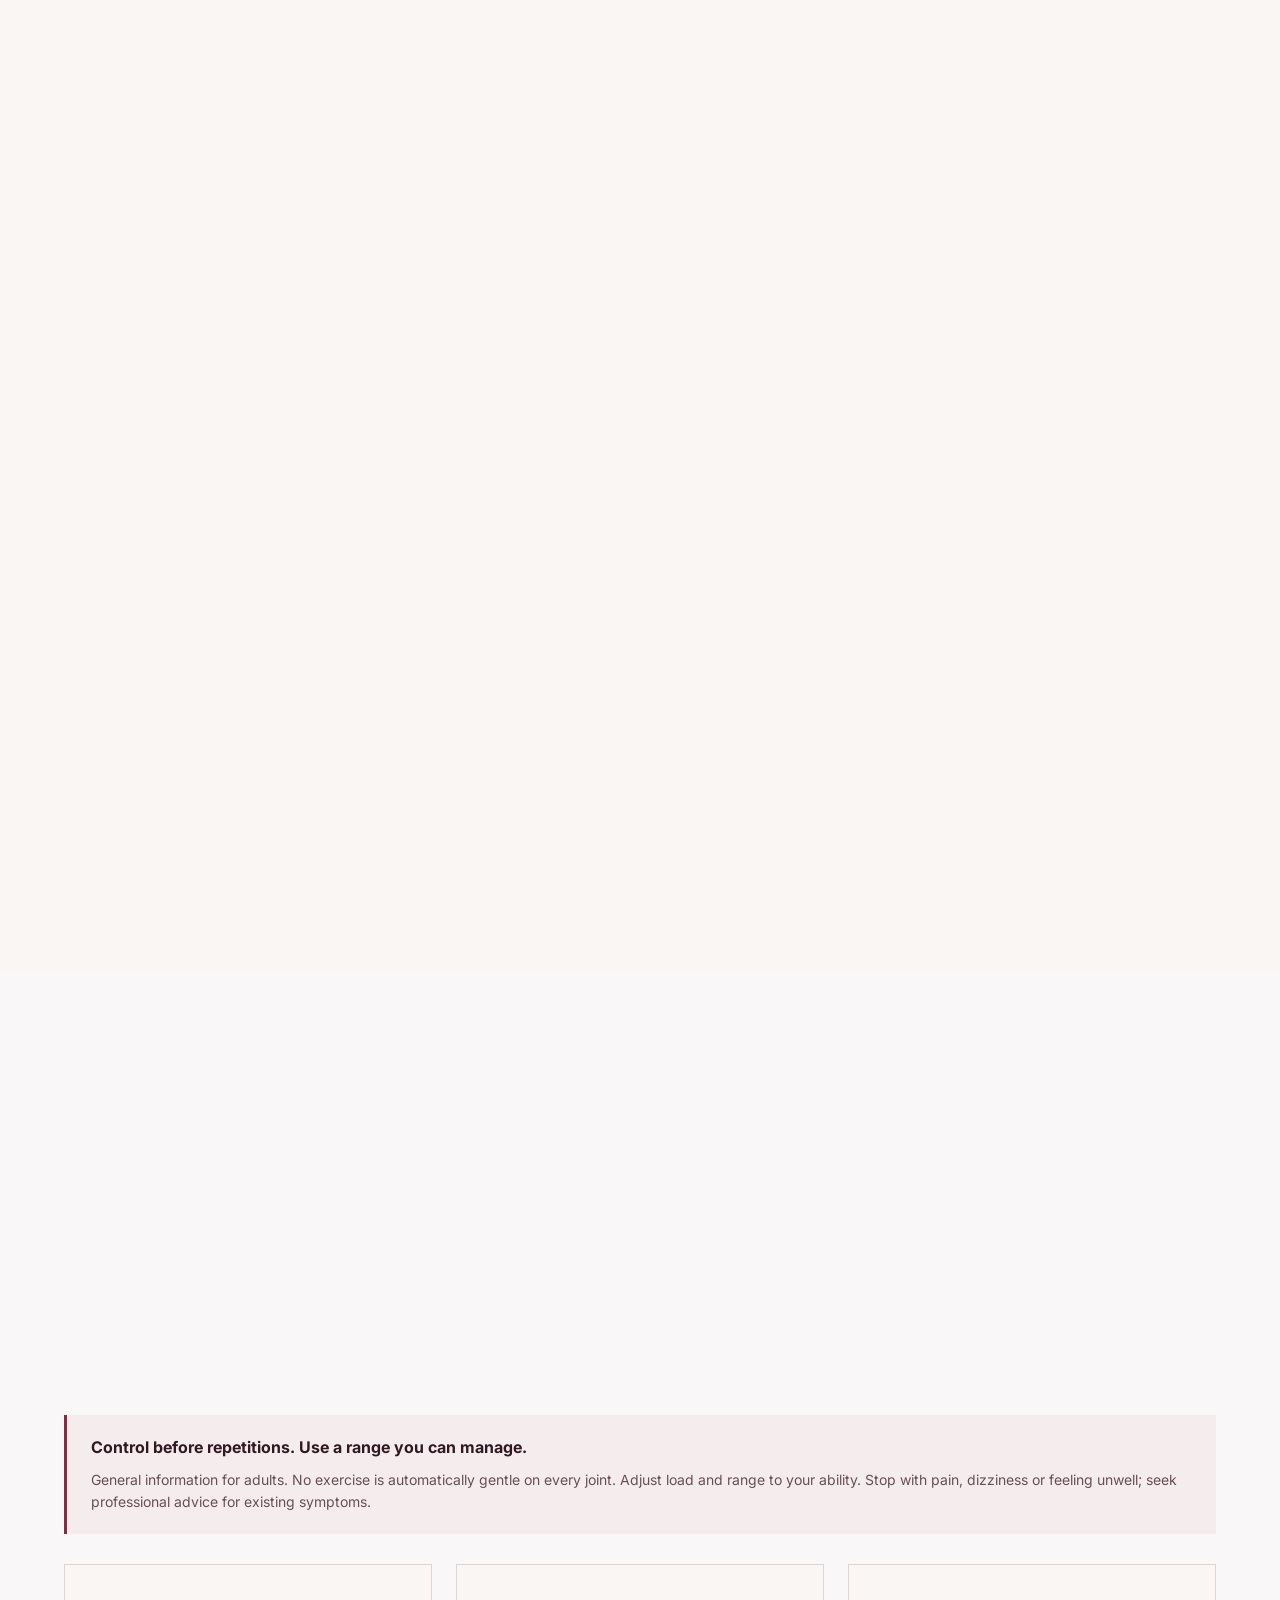
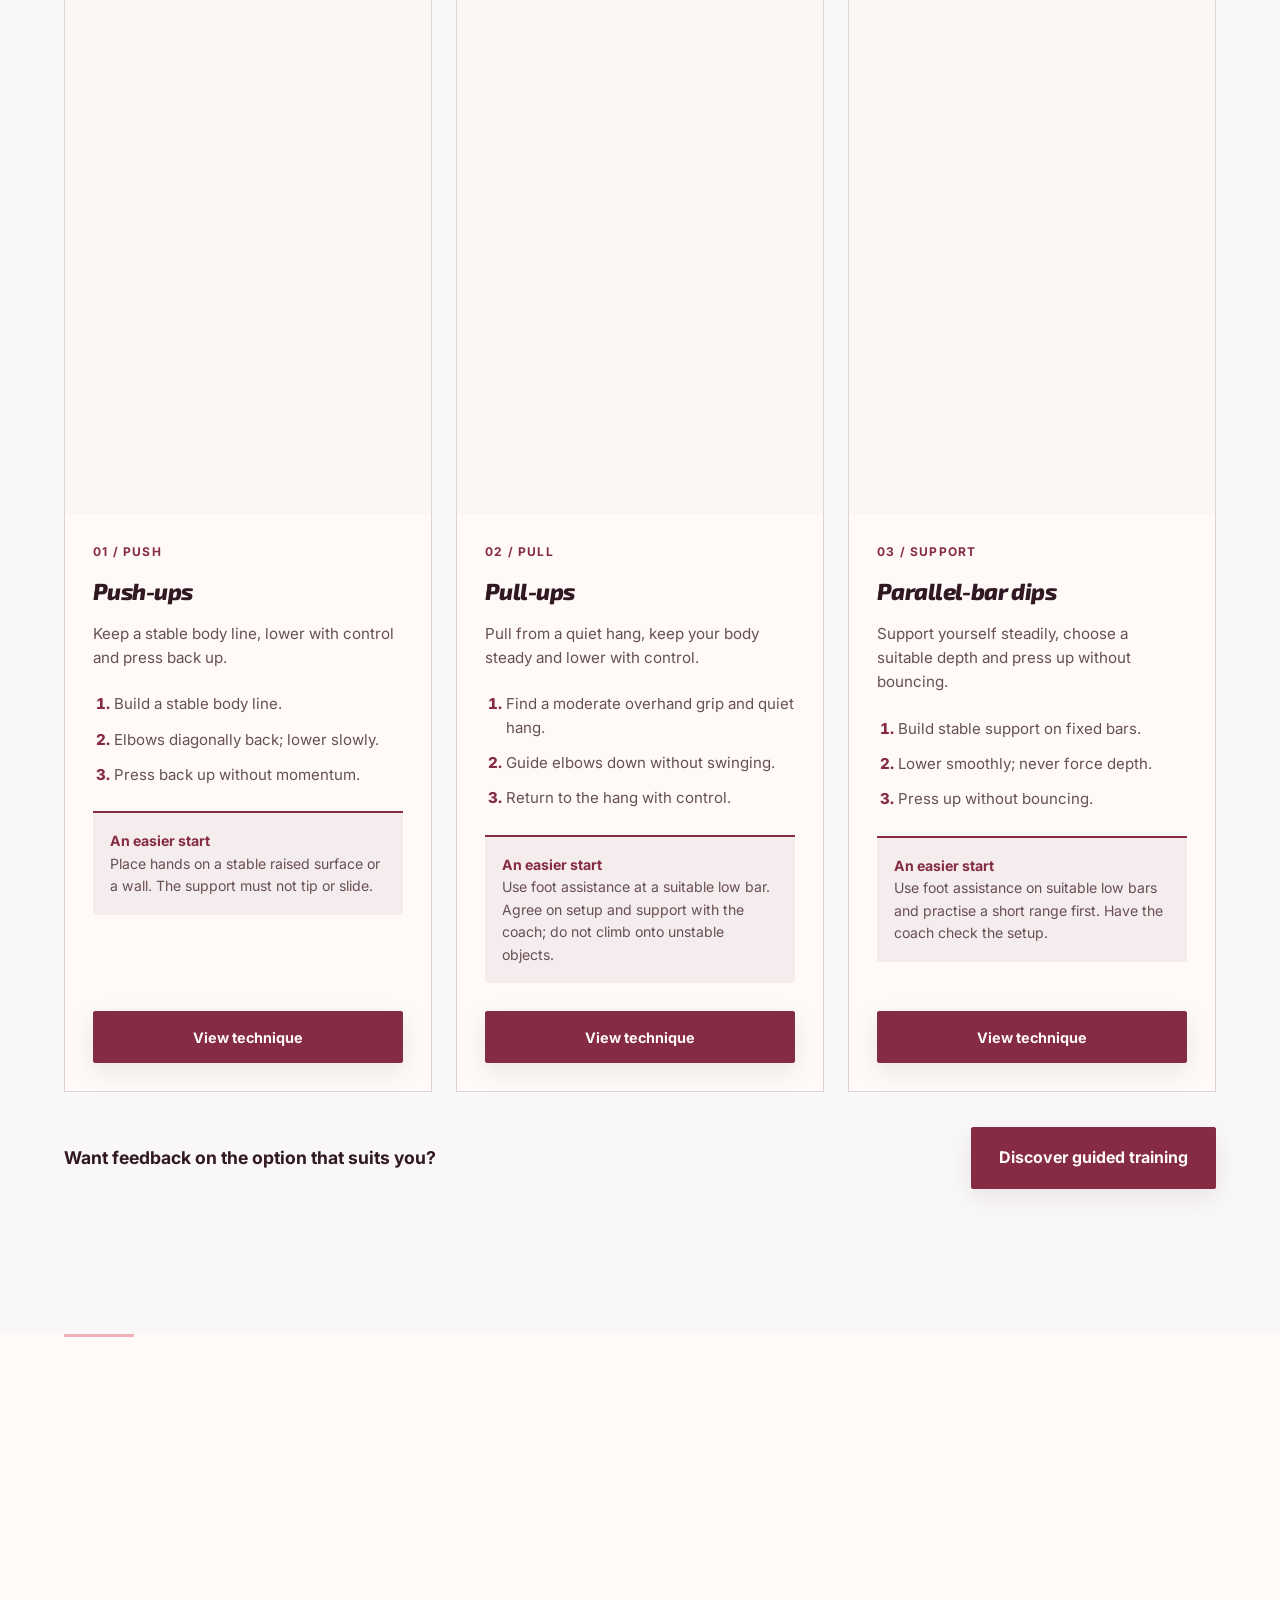
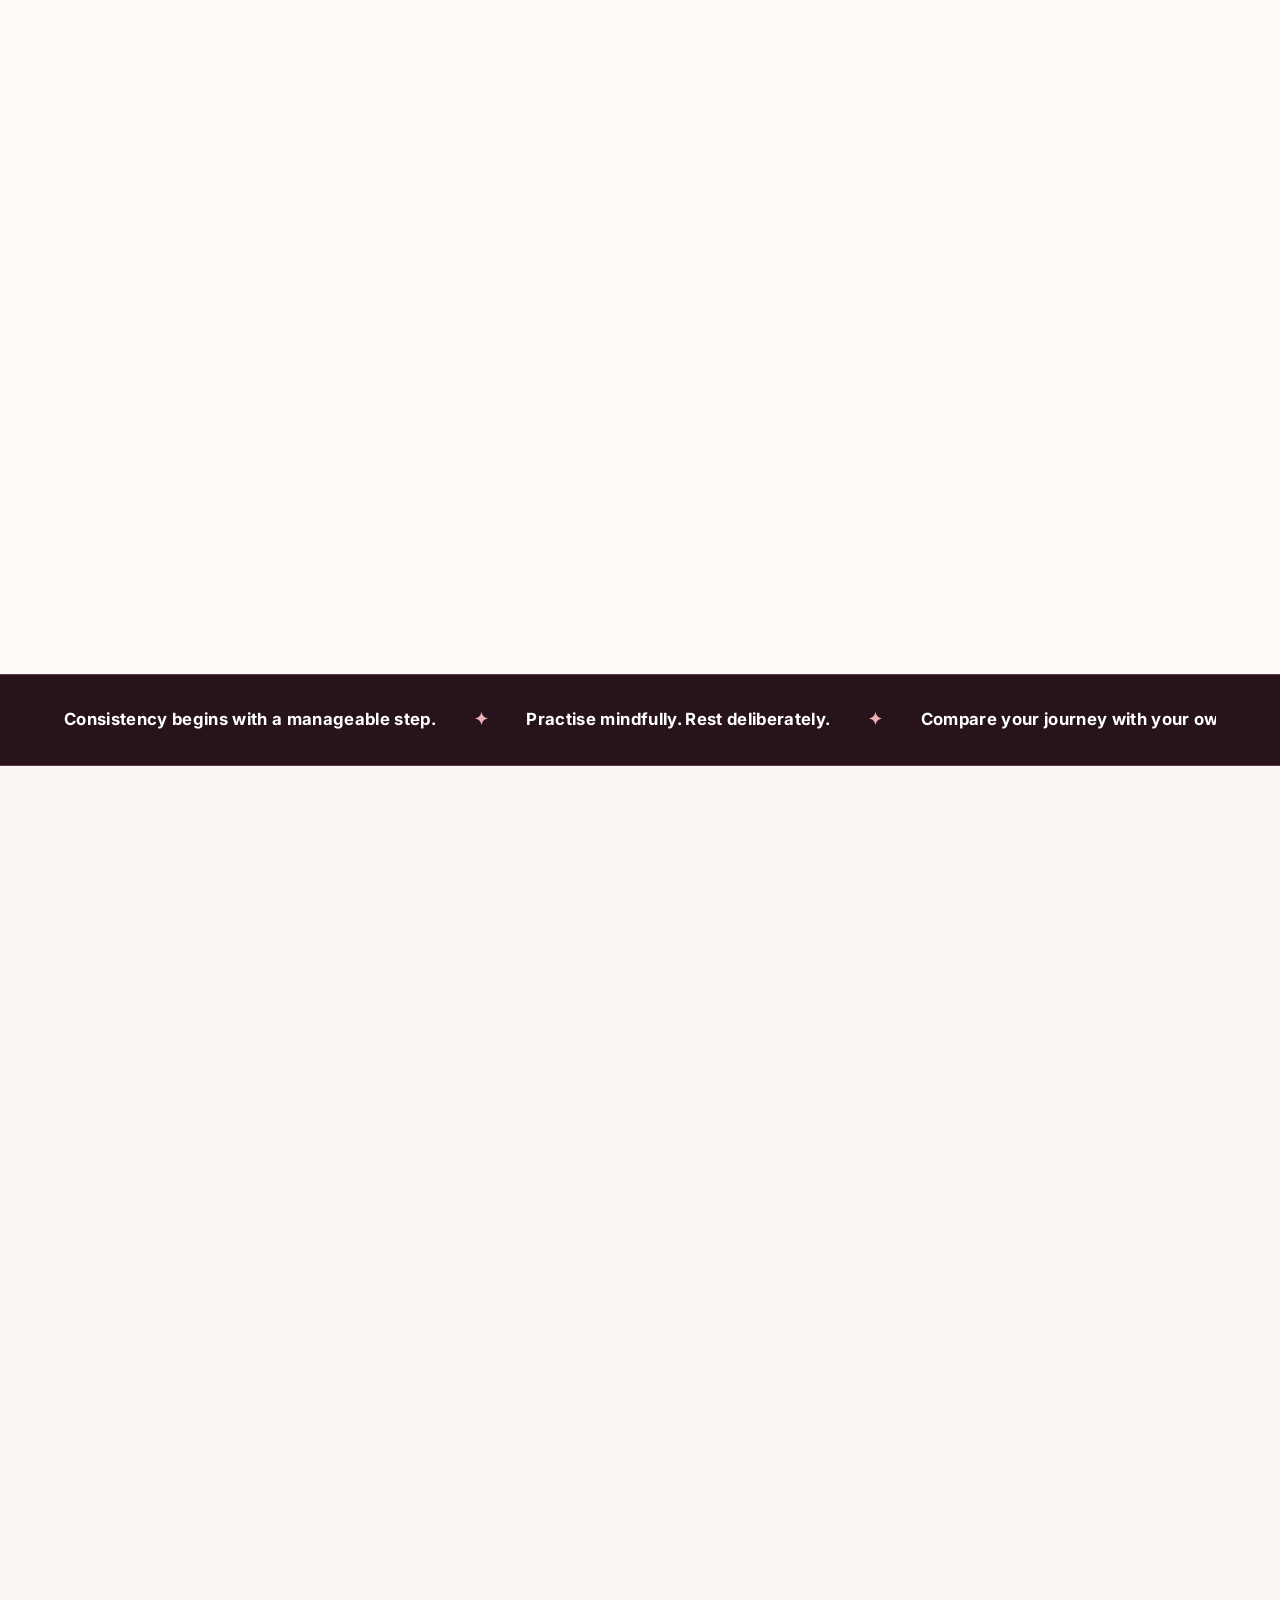
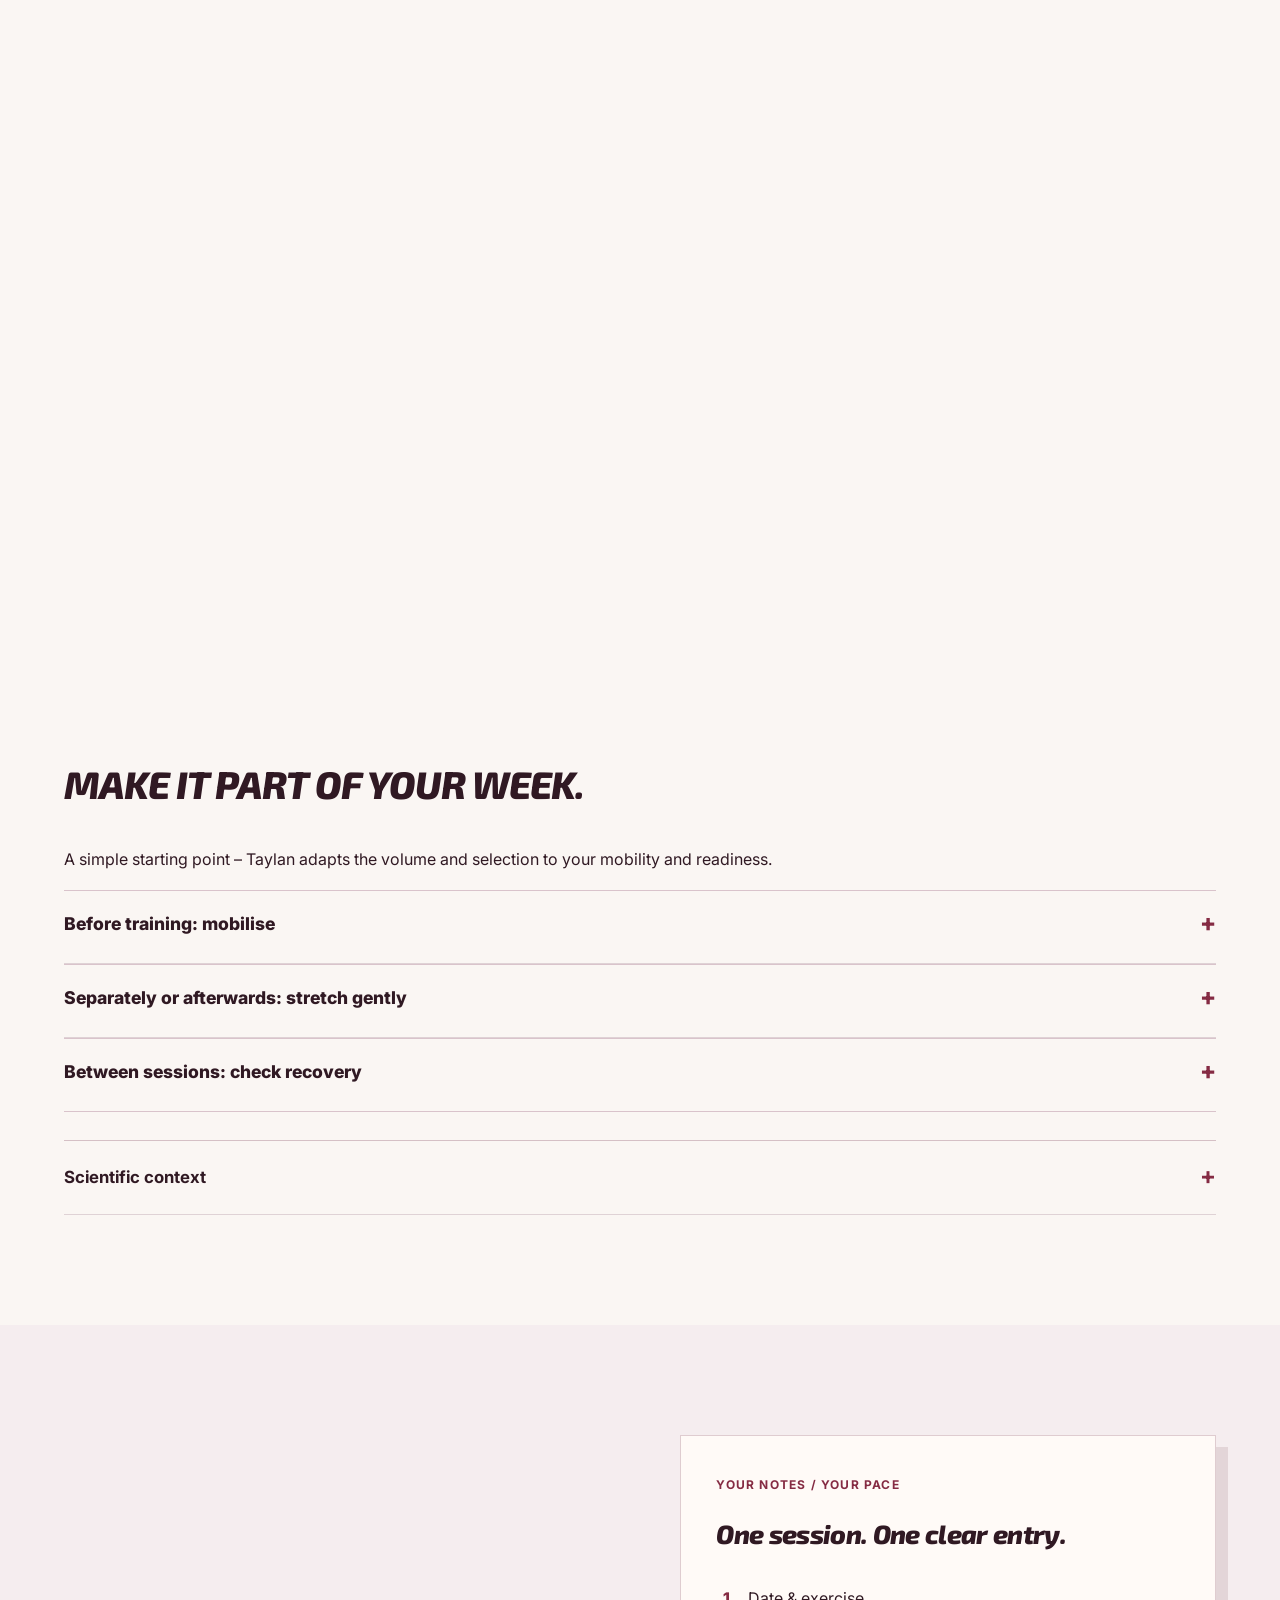
==== commit 06056e83: "Align routine schedule width and gutters with gallery below" ====
--- a/en/index.html
+++ b/en/index.html
@@ -9,7 +9,7 @@
 <link rel="stylesheet" href="../style-typography36.css?v=1"><script src="../app-core17.js" defer></script>
 <link rel="alternate" hreflang="de" href="https://o-some.github.io/testkunde/index.html"><link rel="alternate" hreflang="en" href="https://o-some.github.io/testkunde/en/index.html"><link rel="alternate" hreflang="tr" href="https://o-some.github.io/testkunde/tr/index.html"><link rel="canonical" href="https://o-some.github.io/testkunde/en/index.html"><link rel="icon" href="../assets/talisthenics-tc-brand19.webp" type="image/webp"><link rel="stylesheet" href="../style-hero37.css?v=1">
 <script src="../hero-title-fit37.js?v=1" defer></script>
-<link rel="stylesheet" href="../style-schedule39.css?v=1">
+<link rel="stylesheet" href="../style-schedule40.css?v=1">
 </head>
 <body>
 <a class="skip" href="#main">Skip to content</a>
--- a/style-schedule40.css
+++ b/style-schedule40.css
@@ -0,0 +1,32 @@
+/* Match the 1600px section frame and 5% gutters of the gallery below. */
+.schedule { padding-inline: max(5%, calc(55% - 800px)); }
+.schedule > .section-head,
+.schedule > .schedule-tools,
+.schedule > .sessions,
+.schedule > .fine {
+  width: 100%;
+  max-width: none;
+  margin-inline: auto;
+}
+.schedule .section-head { margin-bottom: 28px; }
+.schedule .schedule-tools { margin-bottom: 20px; }
+.schedule .session {
+  grid-template-columns: 100px minmax(0, 1fr) auto;
+  gap: 24px;
+  padding: 24px 0;
+}
+.schedule .session h3 { margin: 8px 0; }
+.schedule .session-button { padding: 12px 0 12px 12px; }
+.schedule .session-button span { margin-left: 12px; }
+@media (max-width: 760px) {
+  .schedule .session {
+    grid-template-columns: 76px minmax(0, 1fr);
+    gap: 12px 16px;
+    padding: 22px 0;
+  }
+  .schedule .session-button {
+    grid-column: 2;
+    justify-self: start;
+    padding: 0;
+  }
+}
